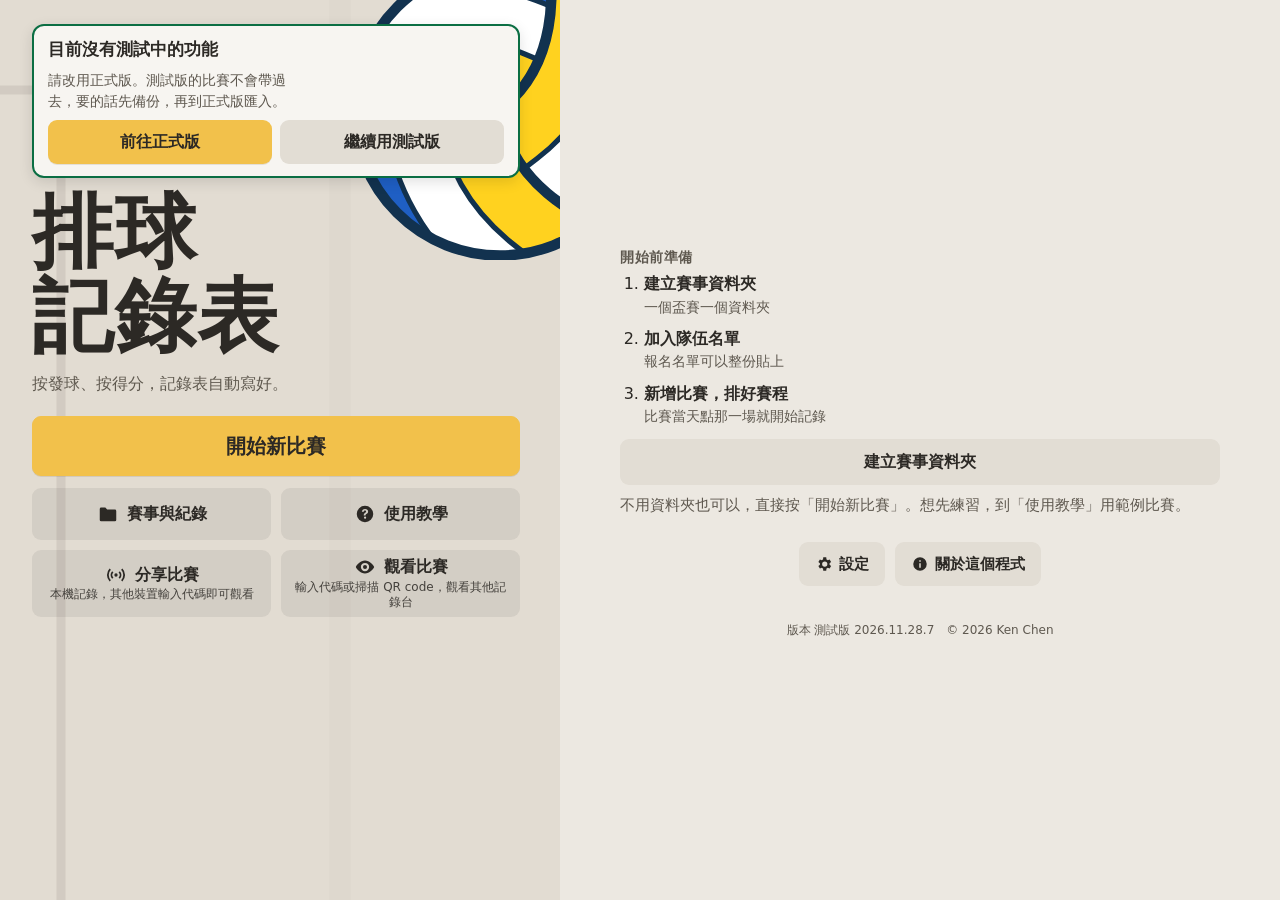
==== beta/index.html @ 32200b05 "正式版 2026.11.28.7：兩隊名稱中間的「對」統一改成「VS」 觀看手機開賽前、記錄台比賽結束標題、清單、賽程、觀看清單、刪除和救回提示。只換字，不動版面。  Co-Authored-By: " ====
<!doctype html>
<html lang="zh-Hant">
<meta charset="utf-8">
<meta name="viewport" content="width=device-width,initial-scale=1,viewport-fit=cover">
<meta name="theme-color" content="#12324F">
<meta name="apple-mobile-web-app-capable" content="yes">
<meta name="mobile-web-app-capable" content="yes">
<meta name="apple-mobile-web-app-title" content="排球記錄表">
<link rel="apple-touch-icon" href="../icons/beta-180.png">
<link rel="icon" href="../icons/beta-192.png">
<meta name="description" content="手機、平板、電腦都能用的排球電子記錄表。按發球、按得分，記錄表自動寫好，可以離線使用。">
<meta property="og:type" content="website">
<meta property="og:title" content="排球電子記錄表">
<meta property="og:description" content="按發球、按得分，記錄表自動寫好。資料只存在自己的裝置，可以離線使用。">
<meta property="og:url" content="https://kenchen0728.github.io/volleyball-scoresheet/">
<meta property="og:image" content="https://kenchen0728.github.io/volleyball-scoresheet/icons/icon2-512.png">
<title>排球電子記錄表（測試版）</title>
<meta name="claude:viewport-fit-sides" content="cover">
<style>
/* 版面概念：整頁固定一個畫面不上下滑。手機用底部分頁，平板用側邊分頁，細節用浮動面板。
   系統字型為刻意選擇：比賽現場可能沒有網路，不能依賴線上字型。 */
:root{
  --bg:#ECE8E1; --panel:#F7F5F1; --ink:#2C2925; --muted:#5E584F; --line:#D5CFC5; --soft:#E2DDD5; --line2:#CBC4B8;
  --t1:#0A5AA8; --t1-soft:#DCEAF7; --t1-on:#FFFFFF; --t2:#B8420B; --t2-soft:#FBE6DA; --t2-on:#FFFFFF;
  --ok:#0B6E43; --ok-soft:#D9F0E4; --warn:#8A5A00; --warn-soft:#FDF0CC; --bad:#B3261E; --bad-soft:#FBE4E2;
  --on-accent:#2C2925; --scrim:rgba(44,38,32,.42); --del:#9E4A3F;--del-ink:#9E4A3F; --del-on:#FFFFFF;
  --brand:#F4F1EC; --box:#56616B; --accent:#F2C14B; --accent-ink:#2C2925; --sel:#3B3833; --sel-on:#F7F5F1;
  /* 11/12 霧灰：一般按鈕、不能按、版頭、主畫面、面板、卡片 */
  --btn:#E2DDD4; --btn-edge:transparent; --btn-ink:#2C2925; --off:#EFEBE5; --off-edge:#C4BCB0; --off-ink:#8A8378;
  --field:#FBFAF7; --field-edge:#D5CFC5; --accent-shadow:0 1px 0 rgba(90,70,20,.12); --track:#E2DDD4;
  --hdr-ink:#2C2925; --hdr-sub:#5E584F; --hdr-btn:rgba(44,41,37,.07); --hdr-mute:rgba(44,41,37,.3);
  --hero:#E2DCD2; --hero-ink:#2C2925; --hero-sub:#5F594F; --hero-btn:rgba(44,41,37,.08); --hero-line:rgba(44,41,37,.09);
  --sheet:#F7F5F1; --sheet-shadow:0 -12px 40px rgba(44,38,32,.22); --card:#F7F5F1; --card-shadow:0 1px 2px rgba(60,50,40,.07);
  --net:#3B3833; --faint:#A39B8F; --paper-shadow:0 1px 3px rgba(60,50,40,.14); --note:#E4DDCF; --note-ink:#5A4F3E;
  --font:-apple-system,BlinkMacSystemFont,"PingFang TC","Noto Sans TC","Microsoft JhengHei",system-ui,sans-serif;
  --num:"Avenir Next Condensed","DIN Alternate","Bahnschrift","Roboto Condensed","sans-serif-condensed","Arial Narrow",var(--font);
  --r:9px; --rb:9px; --rc:12px; --rs:16px;
}
@media (prefers-color-scheme:dark){:root:not([data-theme="light"]){
  --bg:#1D1C1A; --panel:#262523; --ink:#ECE8E1; --muted:#ADA69B; --line:#413E39; --soft:#302E2B; --line2:#4C4842;
  --t1:#6FB3F2; --t1-soft:#17324B; --t2:#F59A63; --t2-soft:#44260F;
  --ok:#5FD39A; --ok-soft:#123A2C; --warn:#EDB95E; --warn-soft:#3C2C0D; --bad:#F2918A; --bad-soft:#47201D;
  --on-accent:#2A2723; --scrim:rgba(0,0,0,.55); --del:#B4594D;--del-ink:#E58A7E; --del-on:#FFFFFF; --brand:#272624; --box:#3D444B; --sel:#E8E3DB; --sel-on:#1D1C1A; --sheet-dim:.9; --cs:dark; color-scheme:dark;
  --accent:#F0C24E; --accent-ink:#2A2723; --accent-shadow:none;
  --btn:#3A3733; --btn-ink:#ECE8E1; --off:#232220; --off-edge:#4C4842; --off-ink:#7C766C; --field:#232220; --field-edge:#45423C; --track:#2D2B28;
  --hdr-ink:#ECE8E1; --hdr-sub:#ADA69B; --hdr-btn:rgba(255,255,255,.08); --hdr-mute:rgba(255,255,255,.28);
  --hero:#2A2826; --hero-ink:#ECE8E1; --hero-sub:#BDB6AB; --hero-btn:rgba(255,255,255,.09); --hero-line:rgba(255,255,255,.06);
  --sheet:#2A2926; --sheet-shadow:0 -12px 40px rgba(0,0,0,.5); --card:#272624; --card-shadow:none;
  --net:#D8D2C8; --faint:#6F695F; --paper-shadow:none; --note:#34302A; --note-ink:#D9CFBE;
}}
:root[data-theme="dark"]{
  --bg:#1D1C1A; --panel:#262523; --ink:#ECE8E1; --muted:#ADA69B; --line:#413E39; --soft:#302E2B; --line2:#4C4842;
  --t1:#6FB3F2; --t1-soft:#17324B; --t2:#F59A63; --t2-soft:#44260F;
  --ok:#5FD39A; --ok-soft:#123A2C; --warn:#EDB95E; --warn-soft:#3C2C0D; --bad:#F2918A; --bad-soft:#47201D;
  --on-accent:#2A2723; --scrim:rgba(0,0,0,.55); --del:#B4594D;--del-ink:#E58A7E; --del-on:#FFFFFF; --brand:#272624; --box:#3D444B; --sel:#E8E3DB; --sel-on:#1D1C1A; --sheet-dim:.9; --cs:dark; color-scheme:dark;
  --accent:#F0C24E; --accent-ink:#2A2723; --accent-shadow:none;
  --btn:#3A3733; --btn-ink:#ECE8E1; --off:#232220; --off-edge:#4C4842; --off-ink:#7C766C; --field:#232220; --field-edge:#45423C; --track:#2D2B28;
  --hdr-ink:#ECE8E1; --hdr-sub:#ADA69B; --hdr-btn:rgba(255,255,255,.08); --hdr-mute:rgba(255,255,255,.28);
  --hero:#2A2826; --hero-ink:#ECE8E1; --hero-sub:#BDB6AB; --hero-btn:rgba(255,255,255,.09); --hero-line:rgba(255,255,255,.06);
  --sheet:#2A2926; --sheet-shadow:0 -12px 40px rgba(0,0,0,.5); --card:#272624; --card-shadow:none;
  --net:#D8D2C8; --faint:#6F695F; --paper-shadow:none; --note:#34302A; --note-ink:#D9CFBE;
}
*{box-sizing:border-box}
html,body{height:100%}
html{-webkit-text-size-adjust:100%}
body{margin:0;background:var(--bg);color:var(--ink);font:16px/1.4 var(--font);font-variant-numeric:tabular-nums;overflow:hidden}
#app{height:100%;display:flex;flex-direction:column;max-width:1200px;margin:0 auto}
h1,h2,h3,p,ul{margin:0;padding:0}
h1{font-size:18px}
h2{font-size:17px}
button,input{font:inherit;color:inherit}
button{cursor:pointer;touch-action:manipulation;border:1px solid var(--line);background:var(--panel);border-radius:var(--r);min-height:46px;padding:0 12px;font-weight:600}
button:disabled{cursor:not-allowed;opacity:.45}
button:focus-visible,input:focus-visible{outline:3px solid var(--ink);outline-offset:1px}
input{width:100%;min-height:46px;padding:0 10px;font-size:16px;background:var(--panel);border:1px solid var(--line);border-radius:var(--r)}
input:disabled{background:var(--soft);color:var(--muted)}
input[type="date"],input[type="time"]{-webkit-appearance:none;appearance:none;display:flex;align-items:center;height:46px;line-height:44px;padding-top:0;padding-bottom:0;min-width:0;max-width:100%;text-align:left}
input::-webkit-date-and-time-value{text-align:left;line-height:44px;min-height:44px;margin:0;padding:0}
.fields>label{overflow:hidden}
label{display:flex;flex-direction:column;gap:3px;font-size:14px;color:var(--muted);min-width:0}
.primary{background:var(--ink);border-color:var(--ink);color:var(--bg)}
.go{background:var(--ok);border-color:var(--ok);color:var(--on-accent)}
.danger,.pad button.back,.bench .chip.blank.clear,.chip.blank.clear,button.danger{background:var(--del);border-color:var(--del);color:var(--del-on)}
.kphead .go{min-width:64px}
.ghost{background:transparent}
.muted{color:var(--muted);font-size:14px}
.warning{background:var(--warn-soft);color:var(--warn);padding:10px 12px;border-radius:var(--r);font-size:14px}
.note{background:var(--soft);padding:10px 12px;border-radius:var(--r);font-size:14px}
.good{background:var(--ok-soft);color:var(--ok);padding:10px 12px;border-radius:var(--r);font-weight:600;font-size:15px}
.row{display:flex;gap:8px;align-items:center}
.row>*{flex:1 1 0;min-width:0}

/* 外框 */
.bar{flex:none;display:flex;align-items:center;gap:8px;padding-block:6px;padding-left:max(12px,env(safe-area-inset-left,0px));padding-right:max(12px,env(safe-area-inset-right,0px))}
.bar h1{flex:1;min-width:0;white-space:nowrap;overflow:hidden;text-overflow:ellipsis}
.bar button{min-height:38px;font-size:14px}
.shell{flex:1;min-height:0;display:flex;flex-direction:column}
.page{flex:1;min-height:0;overflow:auto;display:flex;flex-direction:column;gap:8px;padding-block:2px 8px;padding-left:max(12px,env(safe-area-inset-left,0px));padding-right:max(12px,env(safe-area-inset-right,0px))}
.nav{flex:none;display:grid;grid-auto-flow:column;grid-auto-columns:minmax(0,1fr);background:var(--panel);border-top:1px solid var(--line);padding-bottom:env(safe-area-inset-bottom,0px)}
.nav button{border:0;border-radius:0;background:transparent;min-height:58px;padding:4px 2px;font-size:13px;display:flex;flex-direction:column;align-items:center;justify-content:center;gap:1px;min-width:0;border-top:3px solid transparent}
.nav button span{display:block;max-width:100%;overflow:hidden;text-overflow:ellipsis;white-space:nowrap}
.nav small{font-weight:500;color:var(--muted);font-size:11px}
.nav small.done{color:var(--ok)}
.nav button[aria-current="true"]{border-top-color:var(--ink);background:var(--soft)}
@media (min-width:760px){
  .shell{flex-direction:row-reverse}
  .nav{width:128px;display:flex;flex-direction:column;border-top:0;border-right:1px solid var(--line);padding-left:env(safe-area-inset-left,0px)}
  .nav button{flex:1;max-height:96px;font-size:15px;border-top:0;border-left:4px solid transparent}
  .nav button[aria-current="true"]{border-left-color:var(--ink)}
}

/* 比賽列表、資料 */
.match{display:flex;gap:8px;align-items:center;justify-content:space-between;flex-wrap:wrap;padding:10px 0;border-top:1px solid var(--line)}
.match .t{min-width:0;flex:1 1 200px}
.match strong{display:block;overflow-wrap:anywhere}
.pill{display:inline-block;font-size:13px;font-weight:600;padding:0 7px;border-radius:4px;background:var(--soft);color:var(--muted);white-space:nowrap}
.pill.ok{background:var(--ok-soft);color:var(--ok)}
.fields{display:grid;grid-template-columns:repeat(2,minmax(0,1fr));gap:8px}
.fields .wide{grid-column:1/-1}
.seg{display:grid;grid-template-columns:1fr 1fr;border:1px solid var(--line);border-radius:var(--r);overflow:hidden}
.seg button{border:0;border-radius:0;background:var(--panel)}
.seg button+button{border-left:1px solid var(--line)}
.seg button[aria-pressed="true"]{background:var(--ink);color:var(--bg)}

/* 隊伍頁 */
.teampage{--c:var(--t1);--s:var(--t1-soft);--o:var(--t1-on)}
.teampage.t2{--c:var(--t2);--s:var(--t2-soft);--o:var(--t2-on)}
.nameline{display:flex;gap:6px;align-items:flex-end}
.nameline>div{flex:1;min-width:0}
.swatch{padding:0;background:var(--j);border:2px solid var(--line)}
.nameline button{font-size:14px;padding:0 10px}
.nameline label{font-size:0;gap:0}
.split{flex:none;display:flex;flex-direction:column;gap:8px}
.foot{flex:none;display:flex;flex-direction:column;gap:6px;margin-top:auto}
.full{width:100%}
/* 所有號碼格都是同尺寸正方形，不隨畫面拉伸 */
.rosterbox{display:flex;flex-direction:column;gap:4px;min-width:0}
.chips,.libs,.pad,.benchrow{display:grid;grid-template-columns:repeat(6,minmax(0,60px));gap:6px;justify-content:start}
@media (min-width:600px){.luside .benchrow{grid-template-columns:repeat(auto-fill,60px)}}
.libs{align-items:center}
.sec{font-size:13px;font-weight:600;color:var(--muted)}
.sec.lib{margin-top:8px;color:var(--c)}
.chip{position:relative;aspect-ratio:1;min-height:0;padding:2px;display:flex;flex-direction:column;align-items:center;justify-content:center;background:var(--s);color:var(--c);border-color:transparent;min-width:0}
.chip b{font-size:21px;line-height:1.1}
.chip small{position:absolute;left:2px;right:2px;bottom:1px;text-align:center;font-size:10px;line-height:1.2;font-weight:500;color:var(--ink);overflow:hidden;text-overflow:ellipsis;white-space:nowrap}
.ul{text-decoration:underline;text-decoration-thickness:3px;text-underline-offset:3px}
.chip.blank{background:transparent;border:1px dashed var(--line);color:var(--muted);cursor:default;font-size:14px;font-weight:600}
button.chip.blank{cursor:pointer}
.bench .chip[aria-pressed="true"]:not(.blank){outline:3px solid var(--ok)}
.chip.lib:not(.blank){background:var(--c);color:var(--o)}
.chip.lib:not(.blank) small{color:var(--o)}
.chip.editing{outline:3px solid var(--ink);outline-offset:1px}
.chip.blank.editing{background:var(--s);border-style:solid;color:var(--c)}
.chip.lib.blank:not(.editing)::after{content:"L";color:var(--muted);font-weight:600}
.hint{grid-column:1/-1;height:42px;display:flex;align-items:center;font-size:14px;color:var(--muted)}
.hint.err{color:var(--bad);font-weight:600}
.acts{grid-column:1/-1;display:grid;grid-template-columns:repeat(4,1fr);gap:6px}
.kp .acts button{height:40px;min-height:0;font-size:14px}
.kp .acts button[aria-pressed="true"]{background:var(--c);border-color:var(--c);color:var(--o)}
.chip:disabled{opacity:1;cursor:default}
.chip.off:disabled{opacity:.35}
.chip[aria-pressed="true"]:not(.blank){outline:3px solid var(--c)}
.pad button{aspect-ratio:1;min-height:0;font-size:21px;padding:0}
.pad .add{background:var(--c);border-color:var(--c);color:var(--o);font-size:15px}
.colors{display:grid;grid-template-columns:repeat(6,minmax(0,1fr));gap:5px}
.colors button{display:flex;flex-direction:column;align-items:center;justify-content:center;gap:2px;min-height:56px;padding:2px;font-size:12px}
.colors i{display:block;width:26px;height:26px;border-radius:6px;background:var(--j);border:1px solid var(--muted)}
.colors button[aria-pressed="true"]{outline:3px solid var(--ink)}
.pad .back{font-size:17px}
.bench .chip.t2{--c:var(--t2);--s:var(--t2-soft)}
.bench .chip.t1{--c:var(--t1);--s:var(--t1-soft)}
@media (min-width:760px){.split{flex-direction:row;gap:24px}}

/* 名單：比照紙本，兩隊並列、號碼＋姓名兩欄 */
.sheetgrid{flex:none;display:grid;grid-template-columns:repeat(2,minmax(0,1fr));border:2px solid var(--ink);border-radius:4px;background:var(--panel)}
.sheetgrid>*{min-width:0}
.rh.t1,.rr.t1,.ch.t1{border-right:2px solid var(--ink)}
.rh{--c:var(--t1);display:flex;gap:3px;align-items:center;padding:3px;border-bottom:1px solid var(--ink)}
.rh.t2{--c:var(--t2)}
.rh input{min-height:32px;height:32px;padding:0 4px;font-weight:700;color:var(--c);border:0;background:transparent;flex:1;min-width:0}
.rh .swatch{width:28px;height:28px;min-height:0;border-radius:4px;flex:none}
.ab{font-weight:700;color:var(--c);padding:0 3px}
.ch{display:grid;grid-template-columns:42px 1fr;font-size:12px;color:var(--muted);text-align:center;border-bottom:1px solid var(--ink)}
.rr{--c:var(--t1);--s:var(--t1-soft);display:grid;grid-template-columns:42px minmax(0,1fr);height:26px;border-bottom:1px solid var(--line)}
.rr.t2{--c:var(--t2);--s:var(--t2-soft)}
.num{min-height:0;height:100%;padding:0;border:0;border-right:1px solid var(--line);border-radius:0;background:transparent;color:var(--c)}
.num b{font-size:16px;line-height:1}
.circ{display:inline-flex;align-items:center;justify-content:center;border:2px solid currentColor;border-radius:50%}
.num b.circ{width:23px;height:23px;font-size:13px}
.cell b.circ{width:60px;height:60px;border-width:3px;font-size:30px}
.chip b.circ{width:38px;height:38px;font-size:17px}
.mk{font-style:normal;font-weight:800;margin-right:5px;display:inline-flex;align-items:center;justify-content:center;width:22px;height:22px;border:2px solid currentColor;border-radius:4px;font-size:13px}
.mk.c{border-radius:50%}
.rr.t1,.lusheet.t1,.bench .chip.t1{--j:var(--t1-j);--jt:var(--t1-jt)}
.rr.t2,.lusheet.t2,.bench .chip.t2{--j:var(--t2-j);--jt:var(--t2-jt)}
.num.on{background:var(--s);outline:3px solid var(--ok);outline-offset:-3px}
.num.fill,.cell.fill,.bench .chip{background:var(--j);color:var(--jt);border-color:var(--line)}
.num.fill{border-bottom:1px solid var(--line)}
.num:disabled{opacity:1;cursor:default}
.rr input{min-height:0;height:100%;padding:0 4px;border:0;border-radius:0;background:transparent;line-height:1}
.rr input:disabled{background:transparent;color:var(--ink);opacity:1;-webkit-text-fill-color:var(--ink)}
.band{grid-column:1/-1;text-align:center;font-size:12px;font-weight:700;padding:2px 0;border-bottom:1px solid var(--ink);border-top:1px solid var(--ink)}
.bookmiss{display:flex;align-items:center;justify-content:space-between;gap:6px;min-height:44px;padding:6px 10px;border:1px solid var(--line2);background:var(--card);color:var(--ink);font-size:13px;text-align:left}
.bookmiss>span{min-width:0;color:var(--muted)}
.bookbar{display:flex;flex-direction:column;gap:6px;flex:none;width:100%;max-width:760px;align-self:center}
.bookmiss b{flex:none;font-weight:700}
.bkfix{display:grid;grid-template-columns:56px minmax(0,1fr) minmax(0,1fr);gap:8px;align-items:center;padding:10px 0;border-top:1px solid var(--line)}
.bkfix>b{font-size:18px}
.bkfix>input{grid-column:2/4}
.bkfix>button{min-height:44px}
.bkfix>button:first-of-type{grid-column:1/3}
.bookfill{display:flex;align-items:center;justify-content:space-between;gap:8px;flex-wrap:wrap}
.bookfill>button{flex:none;min-height:44px}
.tools{display:grid;grid-template-columns:repeat(2,minmax(0,1fr));gap:8px;flex:none;margin-top:auto}
.tool{--c:var(--t1);--s:var(--t1-soft);--o:var(--t1-on);display:flex;flex-direction:column;gap:5px;min-width:0}
.tool.t2{--c:var(--t2);--s:var(--t2-soft);--o:var(--t2-on)}
.count{font-size:14px;font-weight:600;color:var(--c)}
.tool button{min-height:36px;font-size:14px;padding:0 4px}
.tool .good{padding:6px;text-align:center}
.tool .foot button{min-height:40px;font-size:14px;width:100%}
.page.kpopen{padding-bottom:230px}
.kp{--c:var(--t1);--s:var(--t1-soft);--o:var(--t1-on);position:fixed;left:0;right:0;bottom:0;z-index:15;background:var(--panel);border-top:2px solid var(--ink);display:flex;flex-direction:column;gap:6px;align-items:center;padding-block:8px calc(8px + env(safe-area-inset-bottom,0px));padding-left:max(12px,env(safe-area-inset-left,0px));padding-right:max(12px,env(safe-area-inset-right,0px))}
.kp.t2{--c:var(--t2);--s:var(--t2-soft);--o:var(--t2-on)}
.kp>*{width:100%;max-width:396px}
.kphead{display:flex;justify-content:space-between;align-items:center;gap:8px;font-size:14px;color:var(--muted)}
.kphead button{min-height:36px;font-size:14px}
.kphead .err{color:var(--bad);font-weight:600}
.kp .subbody{min-height:84px;display:flex;flex-direction:column;gap:6px}
.kp .acts{display:grid;grid-template-columns:repeat(3,1fr);gap:6px}
.kp .pad{justify-content:space-between}

/* 比賽：上比分、中球場、下得分鈕 */
.ptsum{display:flex;flex-direction:column;gap:1px}
.ptset{display:grid;grid-template-columns:auto 58px minmax(0,1fr) 58px;gap:6px;align-items:end}
.sw{display:flex;flex-direction:column;gap:3px;min-width:0}
.sw .seg button{font-size:14px;padding:0 2px;line-height:1.15}
.ptset strong{padding-bottom:12px}
.board{display:grid;grid-template-columns:minmax(0,1fr) 46px 88px 46px minmax(0,1fr);align-items:center;gap:4px;flex:none}
.ss{display:flex;flex-direction:column;align-items:center;min-width:0}
.ss.t1{--c:var(--t1)}.ss.t2{--c:var(--t2)}
.ss .tn{font-weight:700;color:var(--c);max-width:100%;overflow:hidden;text-overflow:ellipsis;white-space:nowrap}
.ss b{font-size:42px;line-height:1.05}
.mid{text-align:center;font-weight:700;font-size:14px}
.mid small{font-weight:500;color:var(--muted)}
.pcourt{flex:none;display:grid;grid-template-columns:repeat(2,minmax(0,1fr)) 5px repeat(2,minmax(0,1fr));grid-auto-rows:52px;gap:3px;width:100%;max-width:400px;align-self:center}
.net{grid-column:3;grid-row:1/4;background:var(--ink);border-radius:2px}
.pc{position:relative;display:flex;align-items:center;justify-content:center;border-radius:6px;background:var(--j);color:var(--jt);border:1px solid var(--line);padding:0;min-height:0}
.pc:disabled{opacity:1;cursor:default}
.pc.pk{box-shadow:0 0 0 2px var(--ink)}
.pc.sel{outline:3px solid var(--ok);outline-offset:-3px}
.lockline{text-align:center;flex:none}
.scrim.light{background:var(--scrim);opacity:.55}
.tbar{flex:none;display:flex;align-items:center;gap:8px;padding:3px 8px;border:1px solid var(--line);border-radius:var(--r);background:var(--panel);font-size:14px}
.tbar span{flex:1;min-width:0}
.tbar b{font-size:24px;line-height:1}
.tbar button{min-height:34px;font-size:13px}
.tpop{position:fixed;left:50%;top:30%;transform:translateX(-50%);z-index:30;width:260px;max-width:calc(100% - 32px);padding:18px 14px;text-align:center;background:var(--panel);border:3px solid #E5281E;border-radius:12px;display:flex;flex-direction:column;gap:4px;box-shadow:0 8px 28px rgba(0,0,0,.45)}
.tpop b{font-size:72px;line-height:1;color:#E5281E}
.tx{position:absolute;right:6px;top:6px;width:40px;height:40px;min-height:0;padding:0}
.lmk{position:absolute;right:0;top:0;width:22px;height:20px;display:flex;align-items:center;justify-content:center;font-size:13px;font-weight:800;background:#F7CE1E;color:#141414;border-radius:0 5px 0 5px}
.pc.isl{box-shadow:inset 0 0 0 3px #F7CE1E}
@keyframes flashbad{0%,49%{box-shadow:0 0 0 4px #E5281E,inset 0 0 0 4px #E5281E}50%,100%{box-shadow:0 0 0 4px transparent,inset 0 0 0 3px #F7CE1E}}
.pc.bad{outline:0;animation:flashbad .7s linear infinite;z-index:1}
@media (prefers-reduced-motion:reduce){.pc.bad{animation:none;box-shadow:0 0 0 4px #E5281E,inset 0 0 0 4px #E5281E}}
.strips,.tt{display:grid;grid-template-columns:1fr 1fr;gap:10px;flex:none;width:100%;max-width:400px;align-self:center}
.strip{display:flex;justify-content:space-between;gap:6px}
.ls{display:flex;gap:4px}
.lc{position:relative;width:46px;height:46px;min-height:0;padding:0;background:var(--j);color:var(--jt);border-color:var(--line)}
.lc.t1{--j:var(--t1-j);--jt:var(--t1-jt)}.lc.t2{--j:var(--t2-j);--jt:var(--t2-jt)}
.lc span{position:absolute;right:3px;top:1px;font-size:10px;font-weight:800}
.lc b{font-size:18px}
.lc.away{opacity:.35}
.lc:disabled{cursor:default}
.lc.sel{outline:3px solid var(--ok)}
.oc{position:relative;width:46px;height:46px;min-height:0;padding:0;border-style:dashed;background:transparent}
.oc b{font-size:18px}
.oc span{position:absolute;left:0;right:0;bottom:1px;font-size:10px;color:var(--muted)}
.oc:not(:disabled){border-color:var(--ok);border-style:solid}
.oc:disabled{opacity:1;cursor:default}
.tg{display:grid;grid-template-columns:1fr 1fr 1fr;gap:4px}
.tg .ex{grid-column:1/-1;font-size:12px;color:var(--muted);text-align:center}
.penbtn{flex:none;min-height:38px;width:100%;background:var(--del);border-color:var(--del);color:var(--del-on)}
.irb{display:flex;gap:14px;align-items:center;font-size:14px}
.irb i{display:inline-flex;width:24px;height:24px;align-items:center;justify-content:center;border:1px solid var(--line);font-style:normal;font-weight:800;color:var(--bad)}
.logbox{max-height:300px;overflow:auto;display:flex;flex-direction:column;gap:6px}
.rotb{display:grid;grid-template-columns:1fr 1fr;gap:6px;flex:none}
.rotb button{min-height:40px;font-size:14px;padding:0 4px}
.ghost-file{display:flex;align-items:center;justify-content:center;min-height:46px;border:1px solid var(--line);border-radius:var(--r);font-weight:600;color:var(--ink);flex-direction:row}
.ghost-file input{position:absolute;opacity:0;width:1px;height:1px}
/* 記錄表：一律白底黑字，比照紙本 A4 橫式 */
.rv{position:fixed;inset:0;z-index:40;display:flex;flex-direction:column;background:var(--bg)}
.rvbar{flex:none;display:flex;flex-wrap:wrap;gap:6px;align-items:center;padding-block:calc(6px + var(--safe-top)) 6px;padding-left:max(10px,env(safe-area-inset-left,0px));padding-right:max(10px,env(safe-area-inset-right,0px))}
.rvbar button{min-height:40px;font-size:14px}
.rvscroll{flex:1;min-height:0;overflow:auto;background:#777;padding:10px}
.paper{--ink:#000;--line:#000;--muted:#333;--bad:#000;width:277mm;min-height:190mm;background:#fff;color:#000;padding:0;font-size:8pt;line-height:1.15;font-variant-numeric:tabular-nums;margin:0 auto}
.paper h1{font-size:13pt;text-align:center}
.paper h3{font-size:8pt;margin:1.2mm 0 .5mm}
.ph div{display:flex;flex-wrap:wrap;gap:0 5mm;margin:1mm 0;border-bottom:1px solid #000;padding-bottom:1mm}
.pm{display:grid;grid-template-columns:197mm 79mm;gap:1mm}
.setb{border:1px solid #000;margin-bottom:1mm}
.seth{display:flex;gap:5mm;padding:.5mm 1mm;border-bottom:1px solid #000}
.setg{display:grid;grid-template-columns:1fr 1fr}
.tb{min-width:0}
.tb+.tb{border-left:1px solid #000}
.tbh{padding:.4mm 1mm;border-bottom:1px solid #000;display:flex;gap:1.5mm;align-items:center}
.tbh .to{margin-left:auto}
.ci{display:inline-flex;align-items:center;justify-content:center;width:4mm;height:4mm;border:1px solid #000;border-radius:50%;font-size:7pt}
.tbb{display:grid;grid-template-columns:minmax(0,1fr) auto}
.paper table{border-collapse:collapse;width:100%}
.paper th,.paper td{border:.5px solid #000;padding:.3mm .4mm;text-align:center;font-weight:400;color:#000;font-size:7.5pt}
.lu th{white-space:nowrap;width:9mm;font-size:6.5pt}
.lu td{width:12.5mm;height:4.6mm}
.lu .rd td{height:11mm;vertical-align:top;font-size:7pt;word-spacing:1px}
.xm{font-weight:700}
.endc{display:inline-block;border:1px solid #000;border-radius:50%;padding:0 .6mm}
.pts{display:grid;grid-auto-flow:column;grid-auto-columns:3.6mm;font-size:5.5pt;border-left:.5px solid #000;height:100%;min-height:42mm}
.pt{display:flex;align-items:center;justify-content:center;position:relative;border-bottom:.2px solid #bbb}
.pt.on::after{content:"";position:absolute;left:0;right:0;top:50%;border-top:.8px solid #000;transform:rotate(-40deg)}
.pt.pen{border-radius:50%;outline:.6px solid #000}
.pt.last{font-weight:800;border-bottom:1.2px solid #000}
.pt.off{color:#999}
.ros{display:grid;grid-template-columns:1fr 1fr;gap:.6mm}
.ro td:first-child{width:7mm}
.ro td,.ro th{height:3.6mm;font-size:6.5pt}
.ro .sg{height:6mm}
.ca{display:inline-flex;align-items:center;justify-content:center;min-width:3.6mm;border:.7px solid #000;border-radius:50%}
.paper .res th,.paper .res td{font-size:6.5pt;padding:.3mm}
.paper .res b{font-weight:700}
.paper .irb{gap:3mm;font-size:7pt;margin-bottom:.5mm}
.paper .irb i{width:3.6mm;height:3.6mm;border-color:#000;color:#000}
.ts{display:flex;justify-content:space-between;margin-top:.5mm;font-size:7pt}
.nt{border:.5px solid #000;min-height:8mm;padding:.5mm;font-size:6.5pt}
.sgn th{width:12mm}.sgn td{height:6mm}
@media print{
  @page{size:A4 landscape;margin:8mm 10mm}
  html,body{height:auto;overflow:visible;background:#fff}
  #app{display:block;height:auto;max-width:none}
  #app>:not(.rv){display:none!important}
  .rv{position:static;display:block;background:#fff}
  .rvbar{display:none}
  .rvscroll{overflow:visible;padding:0;background:#fff}
  .paper{margin:0;zoom:.97}
}
.rtabs{display:flex;flex-wrap:wrap;gap:4px;flex:none}
.rtabs button{flex:1 1 auto;min-height:38px;font-size:13px;padding:0 6px}
.rtabs button[aria-pressed="true"]{background:var(--ink);color:var(--bg);border-color:var(--ink)}
.rt{--c:var(--t1)}.rt.t2{--c:var(--t2)}
.rth{display:flex;gap:10px;align-items:baseline;font-size:13px;flex-wrap:wrap;margin-bottom:2px}
.rth b{color:var(--c);font-size:15px}
.paper .rl,.rl{table-layout:fixed}
.rl th{font-size:12px;width:38px;font-weight:600}
.rl .sm th,.rl .sm td{padding:2px 1px}
.rl td{font-size:14px;min-width:0}
.rl small{font-size:11px;color:var(--muted)}
.rl .rr2 td{vertical-align:top;line-height:1.3}
.rend{display:inline-block;border:1.5px solid currentColor;border-radius:50%;padding:0 4px}
.notes{padding-left:18px;display:flex;flex-direction:column;gap:6px}
.pk3{display:grid;grid-template-columns:repeat(3,minmax(0,1fr));gap:6px}
.pk3.four{grid-template-columns:repeat(4,minmax(0,1fr))}
.pk3.two{grid-template-columns:repeat(2,minmax(0,1fr))}
.pk3 button:disabled{background:var(--soft);border-color:var(--line);color:var(--muted);opacity:1}
.pbtns{flex:none;display:grid;grid-template-columns:.8fr 1.45fr .8fr .8fr 1fr;gap:4px}
.pbtns button{padding:0 2px;font-size:13px;white-space:nowrap}
.injbtn{min-height:38px;font-size:13px;padding:0 2px}
.pk3 button{font-size:13px;padding:0 3px;min-height:44px}
.ic{display:flex;justify-content:center;height:24px;align-items:center}
.cd{display:block;width:15px;height:21px;border-radius:2px;box-shadow:0 0 0 1px rgba(127,127,127,.6)}
.cy{background:#F7CE1E}.cr{background:#D3122F}
.ic.same .cd:first-child{transform:rotate(-8deg)}
.ic.same .cd:last-child{margin-left:-7px;transform:rotate(6deg)}
.ic.apart{gap:16px}
.pk3 button{min-height:62px;display:flex;flex-direction:column;align-items:center;justify-content:center;gap:1px;line-height:1.15}
.pk3 small{font-size:11px;color:var(--muted);font-weight:500}
.stf{display:grid;grid-template-columns:repeat(4,minmax(0,1fr));gap:6px}
.stf button{font-size:13px;padding:0 2px}
.excbtn{border-color:var(--warn);color:var(--warn)}
.tg button{min-height:36px;font-size:12px;padding:0 2px}
.sv{width:100%;min-height:64px;font-size:22px;background:var(--ink);color:var(--bg);border-color:var(--ink)}
.rp{min-height:0;font-size:15px;padding:0 4px}
.warnbtn{min-height:32px;font-size:13px;background:var(--warn-soft);color:var(--warn);border-color:var(--warn);flex:none}
.pc.t1{--j:var(--t1-j);--jt:var(--t1-jt)}.pc.t2{--j:var(--t2-j);--jt:var(--t2-jt)}
.pc b{font-size:24px;line-height:1}
.pc b.circ{width:36px;height:36px;font-size:18px}
.pc .pos{position:absolute;top:1px;left:4px;font-size:11px;opacity:.77}
.pc .ball{position:absolute;right:2px;bottom:2px;width:20px;height:20px;filter:none;opacity:1}
.pc.srv{outline:3px solid var(--ok);outline-offset:-1px}
.srvline{text-align:center;flex:none}
.sbs{display:grid;grid-template-columns:1fr 60px 1fr;gap:6px;flex:none}
.sb{min-height:64px;font-size:16px;line-height:1.2;background:var(--j);color:var(--jt);border-color:var(--line);overflow-wrap:anywhere}
.sb.t1{--j:var(--t1-j);--jt:var(--t1-jt)}.sb.t2{--j:var(--t2-j);--jt:var(--t2-jt)}
.bigscore{font-size:44px;font-weight:800;text-align:center}
.res{width:100%;border-collapse:collapse;font-size:14px;table-layout:auto}
.res .sm th{font-size:11px;font-weight:600;padding:3px 1px}
.res .tot td{font-weight:700}
.times{display:flex;justify-content:space-between;gap:6px;flex-wrap:wrap;font-size:14px}
.cfr{display:grid;grid-template-columns:1fr 1fr;gap:8px}
.cf{--c:var(--t1);display:flex;flex-direction:column;align-items:center;gap:2px;padding:8px;border:1px solid var(--line);border-radius:var(--r);min-width:0}
.cf.t2{--c:var(--t2)}
.cf strong{color:var(--c);overflow-wrap:anywhere;text-align:center}
.cf small{color:var(--c)}
.cf .ball{width:52px;height:52px}
.res th,.res td{border:1px solid var(--line);padding:6px 2px;text-align:center}

/* 挑邊：坐在記錄台看出去，兩隊左右對放 */
.toss{display:grid;grid-template-columns:minmax(0,1fr) 52px minmax(0,1fr);gap:6px;align-items:center;max-width:480px;width:100%;align-self:center}
.side{--c:var(--t1);display:flex;flex-direction:column;align-items:center;gap:6px;padding:12px 6px;min-height:0;position:relative;min-width:0;border:2px solid var(--line)}
.side.t2{--c:var(--t2)}
.side.on{border-color:var(--c)}
.side:disabled{opacity:1;cursor:default}
.side strong{color:var(--c);font-size:17px;overflow-wrap:anywhere;text-align:center}
.side small{font-size:13px;color:var(--c);min-height:18px}
.ltr{font-size:15px;font-weight:700;color:var(--muted)}
.ball{transition:filter .15s,opacity .15s}
.side:not(.on) .ball{filter:grayscale(1);opacity:.4}
.swap{width:52px;height:52px;padding:0;font-size:22px;min-height:0}
.scorer{align-self:center;font-size:13px;color:var(--muted);border-top:2px solid var(--line);padding:3px 28px 0}
.ask{display:flex;flex-direction:column;gap:6px}
.pick{display:grid;grid-template-columns:1fr 1fr;gap:8px}
.pick button{min-height:72px;font-size:17px;overflow-wrap:anywhere;padding:4px 8px}
.pick button.t1[aria-pressed="true"]{background:var(--t1);border-color:var(--t1);color:var(--t1-on)}
.pick button.t2[aria-pressed="true"]{background:var(--t2);border-color:var(--t2);color:var(--t2-on)}

/* 陣容單：比照紙本，前排 IV III II，後排 V VI I */
.lutabs{display:grid;grid-template-columns:1fr 1fr;gap:6px}
.lutabs button{font-size:15px;min-width:0;overflow:hidden;text-overflow:ellipsis;white-space:nowrap}
.lutabs button.t1[aria-pressed="true"]{background:var(--t1-j);border-color:var(--ok);color:var(--t1-jt)}
.lutabs button.t2[aria-pressed="true"]{background:var(--t2-j);border-color:var(--ok);color:var(--t2-jt)}
.lusheet{--c:var(--t1);--s:var(--t1-soft);flex:none;width:292px;max-width:100%;align-self:center;border:2px solid var(--ink);border-radius:4px;background:var(--panel)}
.lusheet.t2{--c:var(--t2);--s:var(--t2-soft)}
.lusheet header{display:flex;justify-content:space-between;gap:8px;padding:6px 10px;border-bottom:2px solid var(--ink);flex-wrap:wrap}
.lusheet header span{font-size:14px;color:var(--muted);min-width:0}
.sheetnet{text-align:center;font-size:12px;letter-spacing:.4em;color:var(--muted);border-bottom:1px dashed var(--line);padding:1px 0}
.lugrid{display:grid;grid-template-columns:repeat(3,minmax(0,1fr))}
.cell{--c:inherit;position:relative;padding:0;aspect-ratio:1;min-height:0;border:0;border-radius:0;border-right:1px solid var(--line);border-bottom:1px solid var(--line);background:transparent;color:var(--c);display:flex;align-items:center;justify-content:center}
.cell:nth-child(3n){border-right:0}
.cell:nth-child(n+4){border-bottom:0}
.cell b{font-size:34px;line-height:1}
.cell .pos{position:absolute;top:3px;left:7px;font-size:13px;font-weight:700;color:var(--muted)}
.cell.sel{background:var(--s);outline:4px solid var(--ok);outline-offset:-4px}
.cell.fill.sel{background:var(--j)}
.cell:disabled{opacity:1;cursor:default}
.bench{display:flex;flex-direction:column;gap:6px;flex:none}

/* 浮動面板：手機從下方出現，平板靠右 */
.scrim{position:fixed;inset:0;background:var(--scrim);z-index:20}
.sheet{position:fixed;left:0;right:0;bottom:0;z-index:21;background:var(--panel);border-radius:12px 12px 0 0;max-height:84%;overflow:auto;display:flex;flex-direction:column;gap:10px;padding-block:14px calc(14px + env(safe-area-inset-bottom,0px));padding-left:max(14px,env(safe-area-inset-left,0px));padding-right:max(14px,env(safe-area-inset-right,0px))}
@media (min-width:760px){.sheet{left:auto;top:0;width:360px;max-height:none;border-radius:12px 0 0 12px;padding-top:calc(14px + var(--safe-top))}}
.sheet .imp{display:flex;justify-content:space-between;gap:8px;align-items:center;text-align:left}
.sheet .imp small{font-weight:500;color:var(--muted);white-space:nowrap}
.flag[aria-pressed="true"]{background:var(--ink);border-color:var(--ink);color:var(--bg)}

.sheettabs{overflow-x:auto;flex-wrap:nowrap;scrollbar-width:none}
.sheettabs button{flex:0 0 auto;padding:0 10px}
.sv-wrap{flex:none;width:100%;background:#fff;border-radius:2px;overflow:hidden}
.ctv{flex:none;width:100%;margin:0 auto;background:#fff;border-radius:2px;overflow:hidden}.ctv svg{display:block;width:100%;height:auto}
.ctv-res,.ctv-pen{max-width:520px}.ctv-ref{max-width:480px;margin-bottom:8px}.ctv-note{max-width:760px}
.ppr.ctrem{border:0;max-width:760px;margin-top:8px}.ctnote{max-width:520px;margin:6px auto 0;font-size:13px}
.sv-wrap svg{display:block;width:100%;height:auto}
.rotate-tip{text-align:center}
.ppr{flex:none;background:#fff;color:#000;border:3px solid #000;width:100%;max-width:560px;margin:0 auto;--pi:#1616c8}
.ppr h3{margin:0;padding:8px;text-align:center;font-size:20px;font-weight:800;color:#000;border-bottom:2px solid #000}
.ppr table{width:100%;border-collapse:collapse;table-layout:fixed;background:#fff}
.ppr th,.ppr td{border:1px solid #000;text-align:center;padding:5px 2px;color:var(--pi);font-size:16px;height:36px;background:#fff;font-weight:400}
.ppr th,.ppr .ph th{color:#000;font-size:12px;font-weight:700}
.ppr .pset{width:24%;color:var(--pi)}
.ppr th.pset{color:#000}
.ppr .pset small{color:#000;font-size:10px}
.ptot td{border-top:2px solid #000}
.pvs{display:grid;grid-template-columns:1fr auto auto 1fr;gap:6px;align-items:center;padding:6px;border-bottom:2px solid #000}
.pvs b{color:var(--pi);text-align:center;font-size:15px;overflow-wrap:anywhere}
.pvs i,.pteams i{font-style:normal;font-weight:800;border:2px solid #000;border-radius:50%;width:30px;height:30px;display:grid;place-items:center;color:#000}
.ptm{display:grid;grid-template-columns:1fr 1fr 1.4fr;border-top:2px solid #000}
.ptm div{padding:4px;text-align:center;color:var(--pi);font-size:15px;min-height:46px;border-left:1px solid #000}
.ptm div:first-child{border-left:0}
.ptm small{display:block;color:#000;font-size:11px}
.pwin{display:grid;grid-template-columns:auto 1fr auto;gap:12px;align-items:center;padding:8px 12px;border-top:3px solid #000}
.pwin span{font-weight:800;color:#000;font-size:18px}
.pwin b{color:var(--pi);font-size:18px;text-align:center}
.psh{display:grid;grid-template-columns:1fr 1fr;border-bottom:2px solid #000}
.psh h3{border:0;border-right:2px solid #000}
.psh div{text-align:center;padding:4px;color:#000}
.psh small{display:block;font-size:12px;font-weight:700}
.psh i{font-style:normal;display:inline-block;min-width:14px;color:var(--pi);font-weight:800}
.psan table{border-bottom:2px solid #000}
.psan td{height:30px}
.psan p{margin:0;padding:6px 8px;font-size:12px;color:#000;line-height:1.5}
.prem ul{margin:0;padding:0;list-style:none;color:var(--pi);font-size:15px;line-height:1.45;border-bottom:1px solid #000}
.prem ul li{display:flex;align-items:center;justify-content:space-between;gap:8px;min-height:32px;padding:4px 10px;border-bottom:1px solid #888}
.prem ul li:last-child{border-bottom:0}
.prem ul li .accx{flex:none}
.prem textarea,.psign input{width:100%;border:0;background:#fff;color:var(--pi);font:inherit;font-size:16px;min-height:0;border-radius:0;padding:6px}
.prem textarea{display:block;line-height:32px;resize:vertical;padding:0 10px;background-image:repeating-linear-gradient(#fff 0 31px,#888 31px 32px);background-attachment:local}
.prem textarea::placeholder{color:#777}
.psign th:first-child{width:24%}
.psign .psig{width:32%}
.psign td{padding:0 2px}
.pauto{font-size:14px!important}
.pname{padding:8px 10px;border-bottom:2px solid #000;color:#000}
.pname span{font-weight:800;font-size:13px;display:block}
.pname b{color:var(--pi);font-size:20px;font-weight:500}
.pgrid{display:grid;grid-template-columns:1fr 1fr}
.pf{padding:6px 10px;border-bottom:1px solid #000;border-right:1px solid #000;min-height:52px;color:#000}
.pf:nth-child(2n){border-right:0}
.pf span{display:block;font-size:12px;font-weight:700}
.pf b{color:var(--pi);font-weight:400;font-size:16px}
.pteams{display:grid;grid-template-columns:auto 1fr auto 1fr auto;gap:8px;align-items:center;padding:12px 10px}
.pteams b{color:var(--pi);text-align:center;font-size:17px;overflow-wrap:anywhere}
.pteams em{font-style:normal;color:#000;font-weight:800}
.proster table{border-top:2px solid #000}
.proster .pno{width:13%}
.proster td{height:30px}
.proster .pnm{text-align:left;padding-left:6px;font-size:15px;overflow-wrap:anywhere}
.pcap{display:inline-grid;place-items:center;width:26px;height:26px;border:2px solid var(--pi);border-radius:50%}
.proster .psec th{font-size:14px;height:28px}
.proster .pol{width:24%}
.sheetback{flex:none;width:100%}
.srvmark{display:flex;align-items:center;justify-content:center;gap:3px;margin-top:2px;color:var(--t1);--ball:30px}
.srvmark.t2{color:var(--t2)}
.srvmark i{font-style:normal;font-size:20px;line-height:1}
.srvmark span{width:var(--ball);height:var(--ball);display:block;flex:none}
.srvmark span svg,.srvmark span img{display:block;width:100%;height:100%;opacity:1;filter:none}
.srvmark b{font-size:26px;line-height:1;font-weight:800}
.tbar.t1{background:var(--t1-j);color:var(--t1-jt);border-color:var(--t1-j)}
.tbar.t2{background:var(--t2-j);color:var(--t2-jt);border-color:var(--t2-j)}
.tbar b{color:inherit}
.tbar span{font-weight:800}
.tbar button{background:#fff;color:#141414;border-color:#fff}
.setbox{display:flex;flex-direction:column;align-items:center;border:2px solid var(--line);border-radius:var(--r);padding:2px 0;background:var(--panel)}
.setbox.t1{border-color:var(--t1)}.setbox.t2{border-color:var(--t2)}
.setbox small{font-size:11px;color:var(--muted);line-height:1.2}
.setbox b{font-size:26px;line-height:1.1}
.teampick{display:grid;grid-template-columns:1fr 1fr;gap:6px;flex:none}
.teampick button{min-height:50px;font-weight:800;font-size:16px;border:3px solid var(--line);padding:0 6px}
.teampick .t1{background:var(--t1-j);color:var(--t1-jt)}
.teampick .t2{background:var(--t2-j);color:var(--t2-jt)}
.teampick.picked button{opacity:.4}
.teampick.picked button[aria-pressed="true"]{opacity:1;border-color:var(--ink);box-shadow:0 0 0 2px var(--bg) inset}
.bartime{flex:none;display:flex;gap:9px;font-size:11px;line-height:1.2;color:var(--muted);white-space:nowrap;text-align:right}
.bartime b{color:var(--ink);font-weight:700;font-size:14px;font-variant-numeric:tabular-nums}
.bar h1{min-width:0;overflow:hidden;text-overflow:ellipsis;white-space:nowrap}
.subhint{font-size:18px;font-weight:800;line-height:1.3}
.kp.t1 .subhint{color:var(--t1)}.kp.t2 .subhint{color:var(--t2)}
.fixpos{display:grid;grid-template-columns:repeat(3,1fr);gap:6px;flex:none}
.fixpos button{min-height:64px;display:flex;flex-direction:column;align-items:center;justify-content:center;padding:2px}
.fixpos small{font-size:12px;color:var(--muted)}
.fixpos b{font-size:26px;line-height:1.1}
.fsbtn{flex:none;align-self:center;display:inline-flex;align-items:center;gap:6px;min-height:44px;padding:0 16px;font-size:15px;font-weight:700}
.fsv{position:fixed;inset:0;z-index:90;background:#fff}
.whv{position:fixed;inset:0;z-index:90;background:#fff;display:flex;flex-direction:column;padding:var(--safe-top,0px) env(safe-area-inset-right,0px) env(safe-area-inset-bottom,0px) env(safe-area-inset-left,0px)}
.whbar{flex:none;display:flex;align-items:center;gap:8px;padding:6px 8px;background:#141414;color:#fff}
.whbar button{min-height:44px;min-width:52px;background:#2a2a2a;color:#fff;border-color:#2a2a2a;font-size:20px;font-weight:800}
.whbar button:disabled{opacity:.35}
.whbar span{min-width:52px;text-align:center;font-weight:700;font-variant-numeric:tabular-nums}
.whbar .whclose{margin-left:auto;font-size:15px}
.whsc{flex:1;min-height:0;overflow:auto;-webkit-overflow-scrolling:touch}
.whin svg{display:block;width:100%;height:auto}
.fsin{position:absolute;inset:0;display:flex;flex-direction:column;background:#fff}
.fssheet{flex:1;min-height:0;display:flex;align-items:center;justify-content:center;padding:4px}
.fssheet .sv-wrap{width:100%;height:100%}
.fssheet svg{width:100%;height:100%}
.fsclose{flex:none;min-height:40px;margin:0 4px 4px;background:#141414;color:#fff;border-color:#141414;font-size:15px;font-weight:700}
@media (orientation:portrait){
.fsin{inset:auto;top:50%;left:50%;width:100vh;height:100vw;width:100dvh;transform:translate(-50%,-50%) rotate(90deg)}
}
.breakt{font-size:13px}
.breakt b{font-size:22px}
.lucopy{flex:none;width:100%;min-height:44px;font-weight:700}
.toask{flex:none;padding:10px;border-radius:var(--r);text-align:center;font-size:18px;font-weight:800}
.toask.t1{background:var(--t1-j);color:var(--t1-jt)}
.toask.t2{background:var(--t2-j);color:var(--t2-jt)}
.fixrow{flex:none;width:100%;display:grid;grid-template-columns:1fr 1.4fr auto;gap:8px;align-items:center;text-align:left;min-height:48px;padding:0 12px;font-size:15px}
.fixrow.t1 span{color:var(--t1)}.fixrow.t2 span{color:var(--t2)}
.fixrow span{font-weight:800;overflow:hidden;text-overflow:ellipsis;white-space:nowrap}
.fixrow em{font-style:normal;color:var(--muted)}
.irrow{display:inline-flex;align-items:center;gap:5px;font-size:14px}
.ircl{display:block}
.excinj{display:flex;align-items:center;gap:10px;flex:none}
.excinj button{min-height:40px;font-weight:700;padding:0 12px;flex:none}
.excinj button[aria-pressed="true"]{background:var(--ink);color:var(--bg);border-color:var(--ink)}
.pfbtn{color:var(--danger,#c0392b)}
.bar{padding-top:max(6px,var(--safe-top))}
.fsin{padding:var(--safe-top) env(safe-area-inset-right,0px) env(safe-area-inset-bottom,0px) env(safe-area-inset-left,0px);box-sizing:border-box}
@media (orientation:portrait){.fsin{padding:0 env(safe-area-inset-bottom,0px) 0 var(--safe-top)}}
.helpbtn{flex:none;width:34px;min-width:34px;min-height:34px;height:34px;padding:0;border-radius:50%;font-weight:800;font-size:17px}
.help{position:fixed;inset:0;z-index:95;background:var(--bg);display:flex;flex-direction:column;gap:10px;padding:max(10px,var(--safe-top)) 16px calc(12px + env(safe-area-inset-bottom,0px));box-sizing:border-box;max-width:620px;margin:0 auto}
.hhead{flex:none;display:flex;align-items:center;justify-content:space-between;font-weight:800;color:var(--muted)}
.hhead button{width:40px;min-width:40px;min-height:40px;padding:0}
.himg{flex:1;min-height:0;display:flex;align-items:center;justify-content:center}
.himg img{max-width:100%;max-height:100%;object-fit:contain;border-radius:8px;display:block}
.htxt{flex:none;min-height:104px}
.htxt h2{margin:0 0 4px;font-size:21px}
.htxt p{margin:0;font-size:16px;line-height:1.5}
.hdots{flex:none;display:flex;justify-content:center;gap:7px;min-height:18px;align-items:center}
.hdots i{width:8px;height:8px;border-radius:50%;background:var(--line)}
.hdots i.on{background:var(--ink)}
.hcount{color:var(--muted);font-size:14px}
.hnav{flex:none}
@media (max-width:389px){.bartime span:last-child{display:none}}
/*DESIGN-START*/
/* 視覺系統：取自記錄台。深藍是球場與版頭，黃色只給「往下走」的主要動作，紅色只給不可逆動作，數字用窄體像計分板。 */
/* iPhone 上下邊。主畫面 App 有兩種實機狀況：
   一、從狀態列後面開始畫（上 inset 62）：系統蓋模糊到約 100pt，網頁關不掉，內容要排到模糊下方；開機時 100dvh 少 62，要用 100lvh 才到螢幕底。
   二、從狀態列下方開始（上 inset 0）：沒有模糊，這時 100lvh 不準，要用 100dvh。下面的 min() 兩種都對。 */
:root{--safe-top:env(safe-area-inset-top,0px);--vgap:0px;--edge:linear-gradient(90deg,#2F7BD6 0 33.4%,#fff 33.4% 66.7%,#FFD21F 66.7%)}
.statusband{position:fixed;top:0;left:0;right:0;height:var(--safe-top);background:var(--brand);z-index:99;pointer-events:none;overflow:hidden}
.footband{display:none}
@media print{.statusband,.footband{display:none}}
html{touch-action:manipulation;overscroll-behavior:none;-webkit-tap-highlight-color:transparent}
body{overscroll-behavior:none}
button,label,.bar,.nav,.pc,.ss,.mid,.setbox{-webkit-user-select:none;user-select:none;-webkit-touch-callout:none}
#app{max-width:none;height:100vh;height:100dvh}
.shell.nonav .page{padding-bottom:max(8px,env(safe-area-inset-bottom,0px))}
@media (display-mode:standalone){
  :root{--safe-top:calc(env(safe-area-inset-top,0px) + min(40px,calc(env(safe-area-inset-top,0px)*99)))}
  html{background:var(--brand);color-scheme:dark}
  body{color-scheme:var(--cs,light)}
  .statusband{height:max(6px,var(--safe-top))}
  .statusband::after,.footband::before{content:"";position:absolute;left:0;right:0;height:3px;background:var(--edge)}
  .statusband::after{bottom:0}
  .footband::before{top:0}
}
@media (display-mode:standalone) and (orientation:portrait){
  .footband{display:block;position:fixed;left:0;right:0;bottom:calc(0px - var(--vgap));height:env(safe-area-inset-bottom,0px);background:var(--brand);z-index:99;pointer-events:none;overflow:hidden}
  .shell.nonav .page{padding-bottom:calc(env(safe-area-inset-bottom,0px) + 8px)}
  .fsin{padding:0 env(safe-area-inset-bottom,0px) 0 max(6px,var(--safe-top))}
}
@media (display-mode:standalone) and (orientation:landscape) and (max-height:500px){.statusband{display:none}}
@supports (height:100lvh){
  @media (display-mode:standalone){
    :root{--app-h:min(100lvh,calc(100dvh + env(safe-area-inset-top,0px)*99));--vgap:calc(var(--app-h) - 100dvh)}
    html,body,#app{height:var(--app-h)}
    html,body{overflow:visible}
    #app{overflow:hidden}
    .rv,.fsv,.help,.scrim,.sheet,.kp,.stale{bottom:calc(0px - var(--vgap))!important}
  }
  @media (display-mode:standalone) and (orientation:portrait){.fsin{width:var(--app-h)}}
}
button{transition:background-color .1s}
button:active:not(:disabled){filter:brightness(.92)}
:root{--focus:#1F5FC4}
@media (prefers-color-scheme:dark){:root:not([data-theme="light"]){--focus:#F0C24E}}
:root[data-theme="dark"]{--focus:#FFD21F}
button:focus-visible,input:focus-visible,textarea:focus-visible,a:focus-visible{outline:3px solid var(--focus);outline-offset:1px}
.bar button:focus-visible,.hero button:focus-visible,.tbar button:focus-visible{outline-color:#FFD21F}
.primary,.go,.sv{background:var(--accent);border-color:var(--accent);color:var(--accent-ink);font-weight:800}
.primary:disabled,.go:disabled,.sv:disabled{background:var(--soft);border-color:var(--soft);color:var(--muted);opacity:1}
.ghost{background:var(--panel)}
.muted{font-size:15px}
.sheet .muted{font-size:16px;line-height:1.45}
.stephint{flex:none;font-size:16px;line-height:1.5;color:var(--ink);width:100%;max-width:760px;align-self:center}
.stephint+*{margin-top:2px}
.linkbtn{background:none;border:0;padding:0 2px;font-weight:700;text-decoration:underline;text-underline-offset:3px;color:inherit}
.dangerlink{align-self:center;color:var(--bad);margin-top:12px}
.warning{flex:none}

/* 版頭 */
.bar{background:var(--brand);color:#fff;padding-top:max(6px,calc(var(--safe-top) + 6px));padding-bottom:4px;min-height:54px}
.bar h1{font-size:19px;font-weight:800;color:#fff}
.bar button{background:transparent;border-color:rgba(255,255,255,.38);color:#fff;min-height:44px}
.helpbtn{width:44px;min-width:44px;height:44px;min-height:44px}
.bar [data-act=undo]{flex:none;white-space:nowrap}
.bar .bartime{flex:0 1 auto;min-width:0;overflow:hidden}
.kphead button,.tbar button{min-height:44px}
.tool button,.tool .foot button,.rotb button,.pbtns button,.mrow button,.shd button,.seg.three button,.fsclose,.sheettabs button{min-height:44px}
.kp .acts button{height:44px}
.hhead button{width:44px;min-width:44px;min-height:44px}
.linkbtn,.verbtn,.shead .linkbtn{min-height:44px}
.bar button:disabled{opacity:.4}
.barback{flex:none;min-height:36px;padding:0 10px 0 8px;margin-right:4px;font-size:15px;font-weight:700;white-space:nowrap;color:#fff;background:rgba(255,255,255,.16);border:1px solid rgba(255,255,255,.45)!important;border-radius:8px}
.bartime{color:rgba(255,255,255,.72);font-size:12px}
.bartime b{color:#fff;font-family:var(--num);font-size:17px}
.bar h1{min-width:4.3em}
@media (max-width:479px){.bartime:not(.breakt) span:last-child{display:none}.bartime.overt span:first-child{display:none}.bartime.overt span:last-child{display:none}}
@media (max-width:379px){.bartime:not(.breakt) span:first-child{display:none}}
.breakt b{font-size:26px;color:var(--accent)}
.page{padding-top:10px}

/* 步驟列 */
.nav{border-top:1px solid var(--line)}
.nav button{gap:3px;min-height:60px;font-size:14px;color:var(--muted);border-top:0}
.nav button:disabled,.nav button.dim{opacity:.45}
.page>.vc{margin-top:auto} /* 11/13 內容放中間：和下面按鈕列的 margin-top:auto 平分空白 */
.ftoast{position:fixed;left:50%;transform:translateX(-50%);top:calc(var(--safe-top,0px) + 66px);z-index:95;width:max-content;max-width:min(560px,calc(100vw - 32px));background:var(--ink);color:var(--bg);padding:10px 16px;border-radius:12px;font-weight:700;font-size:15px;line-height:1.4;box-shadow:0 6px 20px rgba(0,0,0,.25);pointer-events:none;text-align:center}
.stepn{font-style:normal;display:flex;align-items:center;justify-content:center;width:24px;height:24px;border-radius:50%;border:2px solid var(--line);font-family:var(--num);font-weight:700;font-size:15px;line-height:1;color:var(--muted);background:var(--panel)}
.stepn.done{background:var(--brand);border-color:var(--brand);color:#fff;font-size:13px}
.nav button[aria-current="true"]{background:transparent;color:var(--ink);font-weight:800}
.nav button[aria-current="true"] .stepn{background:var(--accent);border-color:var(--accent);color:var(--accent-ink)}

/* 主畫面 */
.home{flex:1;min-height:0;overflow:auto;display:flex;flex-direction:column;-webkit-overflow-scrolling:touch}
.hero{position:relative;flex:none;overflow:hidden;background:var(--brand);color:#fff;padding:calc(max(14px,var(--safe-top)) + 18px) 22px 20px;display:flex;flex-direction:column;gap:12px}
.herocourt{position:absolute;inset:0;width:100%;height:100%}
.heroball{position:absolute;right:-64px;top:calc(var(--safe-top) - 8px);width:236px;height:236px}
.heroball .ball{width:100%;height:100%;display:block}
.hero>h1,.hero>p,.hero>button,.herolinks{position:relative}
.hero h1{font-size:clamp(50px,15vw,84px);line-height:1.04;font-weight:900;letter-spacing:.02em;color:#fff}
.hero p{font-size:16px;max-width:60%;text-wrap:balance;line-height:1.5;margin-top:2px;color:rgba(255,255,255,.88)}
.herocta{min-height:60px;font-size:20px;margin-top:8px;border-radius:12px}
.herolinks{display:flex;gap:22px}
.herolinks .linkbtn{color:#fff;font-size:15px}
.homebody{flex:1 0 auto;width:100%;max-width:640px;margin:0 auto;padding:18px 16px calc(18px + env(safe-area-inset-bottom,0px));display:flex;flex-direction:column;gap:22px}
.homebody h2{font-size:18px;font-weight:800;margin-bottom:6px}
.shead{display:flex;justify-content:space-between;align-items:baseline;gap:10px}
.shead .linkbtn{font-size:15px}
.rlist{display:flex;flex-direction:column;border-top:2px solid var(--ink)}
.rlist>*{border-bottom:1px solid var(--line)}
.rrow{display:flex;align-items:stretch;gap:6px}
.rrow.ask{flex-direction:column;gap:8px;padding:12px 0}
.rmain{flex:1;min-width:0;display:grid;grid-template-columns:minmax(0,1fr) auto;gap:0 12px;text-align:left;background:none;border:0;border-radius:0;padding:12px 0;min-height:72px;align-items:center}
.rmain strong{font-size:17px;overflow-wrap:anywhere}
.rmain .muted{grid-column:1}
.rmain .rscore{grid-column:2;grid-row:1/3;font-family:var(--num);font-size:34px;line-height:1}
.rmain em{grid-column:1/-1;font-style:normal;font-weight:800;font-size:16px;display:flex;align-items:center;justify-content:center;min-height:46px;margin-top:8px;border-radius:var(--r);background:var(--accent);color:var(--accent-ink)}
.rmain .pill{font-style:normal;vertical-align:2px}
.rdel{flex:none;background:none;border:0;color:var(--muted);font-size:14px;font-weight:600;padding:0 6px;text-decoration:underline;text-underline-offset:3px}
.hrow{display:flex;flex-direction:column;gap:2px;width:100%;text-align:left;background:none;border:0;border-bottom:1px solid var(--line);border-radius:0;padding:10px 0;min-height:66px}
.hnames{display:grid;grid-template-columns:minmax(0,1fr) auto minmax(0,1fr);gap:10px;align-items:center;font-size:16px;font-weight:500}
.hnames span:last-child{text-align:right}
.hnames .win{font-weight:800}
.hnames b{font-family:var(--num);font-size:24px;line-height:1}
.instrow{display:flex;gap:6px;align-items:stretch;border:2px solid var(--ink);border-radius:var(--r);padding:0 10px}
.imain{flex:1;min-width:0;background:none;border:0;display:flex;flex-direction:column;align-items:flex-start;text-align:left;padding:10px 0;min-height:64px;justify-content:center}
.imain strong{font-size:16px}
.themerow{display:flex;align-items:center;gap:10px}
.themerow .seg{flex:1}
.seg.three{grid-template-columns:repeat(3,1fr)}
.seg.three button{font-size:14px}
.narrow{width:100%;max-width:640px;margin:0 auto;display:flex;flex-direction:column;gap:12px}
.narrow .rlist{flex:none}
.histtools{display:grid;grid-template-columns:1fr 1fr;gap:8px}

/* 表單與名單 */
.fields,.sheetgrid,.tools,.rnext,.lutabs,.luwrap,.ptsum{width:100%;max-width:760px;align-self:center}
.fields{flex:none}
.page>.primary.full,.page>.ghost.full,.page>.danger.full,.page>.full{flex:none;width:100%;max-width:760px;align-self:center}
.ptsum strong{font-family:inherit}
.sheetgrid{border-radius:6px;overflow:hidden}
.num b,.chip b,.pad button,.cell b,.lc b,.oc b{font-family:var(--num);font-weight:700}
.num b{font-size:19px}
.num.fill{background:transparent;color:var(--ink);border-bottom:0}
.num.fill.on{background:var(--s)}
.num b.circ{position:relative;width:auto;height:auto;font-size:19px;border:0;overflow:visible}
.num b.circ::after{content:"";position:absolute;left:50%;top:50%;width:24px;height:24px;box-sizing:border-box;transform:translate(-50%,-50%);border:1.5px solid currentColor;border-radius:50%;pointer-events:none}
.chip b{font-size:26px}
.pad button{font-size:26px}
.pad .add,.pad .back{font-family:var(--font);font-size:15px}
.cell b{font-size:44px}
.tools{margin-top:0}
.rnext{flex:none;margin-top:auto;position:sticky;bottom:0;z-index:2;background:var(--bg);padding-top:6px}
.rnext:empty{display:none}
.kp.bench .benchrow{grid-template-columns:repeat(auto-fill,minmax(44px,60px))}
.rnext .full{width:100%}

/* 挑邊、陣容 */
.page>.toss{flex:none}
.fixrow{font-size:16px}
.pfbtn{flex:none;background:none;border:0;color:var(--bad);text-decoration:underline;text-underline-offset:3px;min-height:40px;font-size:15px}
@media (min-width:700px){.toss{max-width:640px}.side .ball{width:120px;height:120px}.lusheet{width:360px}}
.side{border-radius:12px}
.side strong{font-size:19px;font-weight:800}
.lutabs{flex:none}
.lutabs button.t1[aria-pressed="true"],.lutabs button.t2[aria-pressed="true"]{border-color:var(--ink);border-width:2px}
.luwrap{flex:none;display:flex;flex-direction:column;gap:8px}
.lumain,.luside{display:flex;flex-direction:column;gap:8px;min-width:0}
.lucopy{background:var(--panel)}
.cell.sel,.num.on{outline-color:var(--ink)}
.bench .chip[aria-pressed="true"]:not(.blank){outline-color:var(--ink)}

/* 比賽 */
.board{grid-template-columns:minmax(0,1fr) 44px 92px 44px minmax(0,1fr)}
.ss .tn{font-size:15px;font-weight:800;white-space:normal;display:-webkit-box;-webkit-box-orient:vertical;-webkit-line-clamp:2;line-clamp:2;overflow:hidden;text-align:center;line-height:1.15;overflow-wrap:anywhere}
.ss b{font-family:var(--num);font-size:clamp(46px,15vw,64px);line-height:.98;font-weight:700}
.setbox{border-radius:6px;background:var(--box);border-color:var(--box)!important;color:#fff}
.setbox small{color:rgba(255,255,255,.75);font-size:12px}
.setbox b{font-family:var(--num);font-size:30px}
.mid{display:flex;flex-direction:column;align-items:center;font-size:15px;font-weight:800;line-height:1.2}
.mid small{font-size:12px}
.srvmark{font-family:var(--num)}
.srvmark b{font-size:30px}
.pcourt{flex:1 1 0;min-height:144px;max-height:306px;max-width:460px;grid-template-rows:repeat(3,minmax(0,1fr));grid-auto-rows:unset;padding:0}
.net{background:var(--ink)}
.pc{border-radius:4px;border:0;box-shadow:inset 0 0 0 1px rgba(128,140,150,.45)}
.pc b{font-family:var(--num);font-size:34px;font-weight:700}
.pc b.circ{width:44px;height:44px;font-size:28px;border-width:3px}
.pc .ball{width:24px;height:24px}
.pc.srv{outline:4px solid var(--accent);outline-offset:-4px;box-shadow:inset 0 0 0 7px #12324F}
.pc.isl{box-shadow:inset 0 0 0 3px var(--jt)}
.pc .lmk{background:var(--jt);color:var(--j)}
@keyframes flashbad{0%,49%{box-shadow:0 0 0 4px #E5281E,inset 0 0 0 4px #E5281E}50%,100%{box-shadow:0 0 0 4px transparent,inset 0 0 0 3px var(--jt)}}
.pc.pk{box-shadow:0 0 0 2px var(--ink),inset 0 0 0 1px rgba(128,140,150,.45)}
.pc.sel{outline:4px solid #fff;outline-offset:-4px;box-shadow:0 0 0 3px var(--ink),inset 0 0 0 7px #12324F}
.cdm{position:absolute;left:4px;bottom:3px;display:flex;gap:2px}
.cdm .cd{width:10px;height:14px}
.strips,.tt{max-width:460px}
.tg{grid-template-columns:1fr 1fr;gap:5px}
.tg button{min-height:46px;font-size:15px;padding:0 2px}
.tg button b{font-family:var(--num);font-size:19px}
.pbtns{grid-template-columns:repeat(3,minmax(0,1fr));width:100%;max-width:460px;align-self:center;gap:6px}
.pbtns button{font-size:15px}
.penbtn{background:var(--panel);border-color:var(--line);color:var(--ink);display:flex;align-items:center;justify-content:center;gap:6px}
.penbtn .ic{height:auto}
.penbtn .ic .cd{width:9px;height:13px}
.penbtn .ic .cd+.cd{margin-left:2px}
.foot{width:100%;max-width:640px;align-self:center}
.sv{min-height:68px;font-size:26px;border-radius:12px}
.sbs{grid-template-columns:1fr 64px 1fr}
.sb{min-height:68px;font-size:19px;font-weight:800;border-radius:12px;box-shadow:inset 0 0 0 1px rgba(128,140,150,.45);border:0}
.sb{display:flex;flex-direction:column;align-items:center;justify-content:center;padding:2px 6px;line-height:1.2}
.sbn{display:-webkit-box;-webkit-box-orient:vertical;-webkit-line-clamp:2;line-clamp:2;overflow:hidden;max-width:100%;overflow-wrap:anywhere}
.rp{display:flex;flex-direction:column;align-items:center;justify-content:center;line-height:1.1;font-weight:800}
.rp small{font-weight:500;font-size:12px;color:var(--muted)}
.pk3 small{font-size:12px}
.lc span,.oc span{font-size:11px}
.pc .pos{font-size:12px}
.count{font-size:15px}
.kphead{font-size:15px}
.tbar{border:0;border-radius:6px}
.tbar b{font-family:var(--num);font-size:30px}
.tpop b{font-family:var(--num);font-size:96px}
.lockline{font-size:14px;min-height:19px;line-height:19px}
.warnrow{flex:none;display:flex;gap:6px;width:100%;max-width:460px;align-self:center}
.warnrow .warnbtn{flex:1 1 0;min-width:0;min-height:44px;padding:0 4px;font-size:13px;line-height:1.15;white-space:normal;overflow-wrap:anywhere}
@media (orientation:portrait) and (max-height:700px){
  .pcourt{min-height:120px}
  .pc b{font-size:30px}
  .pc b.circ{width:36px;height:36px;font-size:24px}
}
.libhint{text-align:center;flex:none}
.libhint.t1{color:var(--t1)}.libhint.t2{color:var(--t2)}
.excinj button[aria-pressed="true"]{background:var(--brand);border-color:var(--brand);color:#fff}

/* 其他面板 */
.mrow{display:flex;flex-direction:column;gap:3px;padding:9px 0;border-top:1px solid var(--line);flex:none}
.mrow .mteams{margin-top:4px}
.mbtn{display:block;flex:none;width:100%;text-align:left;background:none;border:0;border-top:1px solid var(--line);border-radius:0;padding:9px 0;min-height:56px}
.mbtn strong{display:block;font-size:16px}
.mbtn small{display:block;font-size:14px;color:var(--muted);font-weight:500;line-height:1.4}
.shd{position:sticky;top:-14px;margin:-14px 0 -10px;padding:14px 0 8px;background:var(--panel);display:flex;justify-content:space-between;align-items:center;z-index:2;flex:none}
.shd button{font-size:15px}
.mrow strong{display:block;font-size:16px}
.mrow small{display:block;font-size:14px;color:var(--muted);line-height:1.4}
.mrow button{font-size:15px}
.mteams{display:grid;grid-template-columns:1fr 1fr;gap:6px}
.mteams .t1{background:var(--t1-j);border-color:var(--t1-j);color:var(--t1-jt)}
.mteams .t2{background:var(--t2-j);border-color:var(--t2-j);color:var(--t2-jt)}
.mhead{margin:4px 0 -4px;font-size:14px;font-weight:700;color:var(--muted);flex:none}
.mrow{flex-direction:row;align-items:center;gap:8px;padding:0;border-top:0}
.mrow strong{flex:1;min-width:0;font-size:17px;line-height:1.25}
.mrow .mteams{flex:0 0 56%;min-width:0;margin-top:0}
.mrow .mteams button{min-width:0;min-height:48px;padding:0 6px;font-size:15px;overflow:hidden;white-space:nowrap;text-overflow:ellipsis}
.mgrid{display:grid;grid-template-columns:repeat(3,minmax(0,1fr));gap:6px;flex:none}
.mgrid.two{grid-template-columns:repeat(2,minmax(0,1fr))}
.mbtn{min-height:48px;padding:4px;text-align:center;border:1px solid var(--line);border-radius:8px;background:none}
.mbtn:disabled{opacity:.45}
.mbtn.big{width:100%;min-height:68px;padding:8px 12px;text-align:left;flex:none}
.mbtn.big strong{font-size:17px}
.mbtn.big small{display:block;font-size:14px;line-height:1.35}
.sheet{border-radius:14px 14px 0 0}
.sheet h2{font-size:19px;font-weight:800}
.toask{border-radius:8px}

/* 記錄表 */
.rtabs button[aria-pressed="true"],.seg button[aria-pressed="true"]{background:var(--sel);border-color:var(--sel);color:var(--sel-on)}
.sheettabs{flex-wrap:nowrap;overflow:visible;gap:3px}
.sheettabs button{flex:1 1 auto;min-width:0;padding:0 2px;font-size:13px;white-space:nowrap}
@media (max-width:479px){.sheettabs .lg{display:none}}
@media (max-width:339px){.sheettabs button{font-size:12px}}
.sheetfoot{position:sticky;bottom:0;background:var(--bg);padding-top:8px;z-index:3}
.pendfoot{position:sticky;top:-2px;margin-top:0;background:var(--bg);padding-block:2px;z-index:3}
.wsheet svg,.tallsheet svg{filter:brightness(var(--sheet-dim,1))}
.fixtimes{display:grid;grid-template-columns:1fr 1fr;gap:8px;flex:none}
.fixlist{display:flex;flex-direction:column;gap:6px;flex:none}
.fixblock{display:flex;flex-direction:column;gap:6px;flex:none}
.benchnone{grid-column:1/-1}
.toast{color:var(--ink);font-weight:700}
.tallsheet{flex:none;width:100%;max-width:760px;align-self:center}

/* 主畫面的提醒 */
.offok{text-align:center;font-size:14px;font-weight:700;color:var(--ok)}
.fielderr{color:var(--bad);font-weight:700;font-size:15px;line-height:1.4}
.bkrow{display:flex;align-items:center;justify-content:space-between;gap:4px 10px;flex-wrap:wrap;margin-top:4px}
.bkrow .muted{flex:1 1 180px;min-width:0}
.inapp{display:flex;flex-direction:column;gap:6px;font-size:15px}
.inapp strong{font-size:16px}
.inapp p{line-height:1.45}
.abtn{display:flex;align-items:center;justify-content:center;min-height:46px;border-radius:var(--r);background:var(--accent);color:var(--accent-ink);font-weight:800;text-decoration:none;text-align:center;padding:0 8px}
.urlline{font-size:13px;overflow-wrap:anywhere}
.rawbox{display:block;width:100%;margin-bottom:6px;padding:6px;font:12px/1.3 monospace;background:var(--panel);color:var(--ink);border:1px solid var(--line);border-radius:6px}

/* 存檔狀態 */
.savebar{flex:none;display:flex;flex-wrap:wrap;align-items:center;gap:6px 10px;padding:6px 12px;background:var(--del);color:var(--del-on);font-size:14px;font-weight:700;line-height:1.35}
.savebar span:first-child{flex:1 1 200px;min-width:0}
.savebar button{flex:none;min-height:44px;background:#fff;border-color:#fff;color:#141414;font-size:15px}
.stale{position:fixed;inset:0;z-index:98;display:flex;align-items:center;justify-content:center;padding:calc(16px + var(--safe-top)) 16px 16px;background:var(--bg)}
.stalebox{width:100%;max-width:440px;display:flex;flex-direction:column;gap:12px}
.stalebox h2{font-size:21px;font-weight:800}
.stalebox p{font-size:16px;line-height:1.5}
.crash{flex:1;display:flex;flex-direction:column;gap:12px;justify-content:center;width:100%;max-width:440px;margin:0 auto;padding:calc(16px + var(--safe-top)) 16px 16px}
.crash h1{font-size:24px;font-weight:800}
.crash p{font-size:16px;line-height:1.5}
.rbad{flex:1;min-width:0;display:flex;align-items:center;min-height:52px;font-size:15px}
.warning .row{margin-top:8px}

/* 說明 */
.hmenu{display:flex;flex-direction:column;border-top:2px solid var(--ink);overflow:auto;flex:1;min-height:0}
.hmenu button{display:flex;flex-direction:column;align-items:flex-start;gap:1px;text-align:left;background:none;border:0;border-bottom:1px solid var(--line);border-radius:0;padding:12px 2px;min-height:64px;flex:none}
.hmenu strong{font-size:17px}
.hmenu small{font-size:15px;color:var(--muted);font-weight:500}
.hhead{gap:8px}
.hhead .hback{width:auto;background:none;border:0;padding:0;font-size:15px;font-weight:700;color:var(--ink)}
.hhead span{flex:1;text-align:center}
.help h1{font-size:26px;font-weight:900}
.cupta{display:block;width:100%;box-sizing:border-box;margin-top:4px;padding:8px;font:16px/1.5 var(--body,inherit);background:var(--panel);color:var(--ink);border:1px solid var(--line);border-radius:6px;resize:vertical}
.cuperr{margin:0;font-weight:700;color:#D13A2E}
.sheet .imp[aria-pressed=true]{outline:3px solid var(--accent);outline-offset:-3px}
.narrow>section{display:flex;flex-direction:column;gap:6px;flex:none}
.narrow>.seg{flex:none}
.tosscolors{display:grid;grid-template-columns:minmax(0,1fr) minmax(0,1fr);gap:64px;max-width:480px;width:100%;align-self:center;flex:none}
.tosscolors button{display:flex;flex-direction:column;align-items:center;gap:4px;min-height:44px;padding:8px 4px;font-size:15px;font-weight:700}
.tosscolors .jsys{display:flex;gap:6px}
.tosscolors .jsy{width:32px;height:30px}
@media (min-width:700px){.tosscolors{max-width:640px}}
@media (orientation:landscape) and (max-height:500px){.tosscolors button{flex-direction:row;justify-content:center;gap:8px;padding:4px}}
.hfoot{flex:none;display:flex;flex-direction:column;gap:10px}
.htrack{position:relative;flex:1;min-height:0;display:flex;gap:24px;overflow-x:auto;overflow-y:hidden;scroll-snap-type:x mandatory;overscroll-behavior-x:contain;-webkit-overflow-scrolling:touch;scrollbar-width:none}
.htrack::-webkit-scrollbar{display:none}
.hslide{flex:0 0 100%;min-width:0;display:flex;flex-direction:column;gap:10px;scroll-snap-align:start;scroll-snap-stop:always}
.himg{overflow:hidden;min-width:0}
.pendrow button{min-height:60px;font-size:17px}
.savebtns{flex:none}
.hrow{border-bottom:0}
.rrow .hrow{flex:1;min-width:0}

/* 橫向：不需要往下滑，步驟放左邊 */
@media (min-width:760px){.shell{flex-direction:column}.nav{width:auto;display:grid;border-right:0;border-top:1px solid var(--line);padding-left:0}.nav button{max-height:none;font-size:13px;border-left:0}}
@media (orientation:landscape) and (min-width:640px){
  .shell{flex-direction:row-reverse}
  .nav{width:92px;display:flex;flex-direction:column;justify-content:center;gap:4px;border-top:0;border-right:1px solid var(--line);padding-left:env(safe-area-inset-left,0px)}
  .nav button{flex:0 1 72px;min-height:46px}
  .home{flex-direction:row}
  .hero{width:44%;max-width:560px;flex:none;justify-content:center;padding:calc(var(--safe-top) + 24px) 40px 24px max(32px,env(safe-area-inset-left,0px))}
  .heroball{width:300px;height:300px;right:-90px;top:-40px}
  .hero h1{font-size:clamp(52px,9vh,88px)}
  .homebody{overflow:auto;height:100%;flex:1;max-width:none;padding:calc(var(--safe-top) + 24px) max(28px,env(safe-area-inset-right,0px)) 24px 28px}
  .homebody>*{max-width:600px;width:100%;margin:0 auto}
  .luwrap{flex-direction:row;gap:20px;justify-content:center;align-items:flex-start}
  .lumain{flex:0 0 360px}
  .luside{flex:0 1 480px}
  .page.kpopen{padding-bottom:8px}
  .kp:not(.bench){top:max(54px,calc(var(--safe-top) + 54px));bottom:0;left:auto;right:0;width:330px;border-top:0;border-left:2px solid var(--ink);justify-content:center}
  .kp.t2:not(.bench){right:auto;left:92px;border-left:0;border-right:2px solid var(--ink)}
  .rr{height:32px}
  .pagewide{padding:8px max(12px,env(safe-area-inset-right,0px)) 8px max(12px,env(safe-area-inset-left,0px))}
  .wplay{flex:1;min-height:0;display:grid;justify-content:center;grid-template-columns:minmax(150px,210px) minmax(0,780px) minmax(150px,210px);grid-template-rows:auto minmax(0,1fr);gap:8px 12px}
  .wcol{--c:var(--t1);display:flex;flex-direction:column;gap:6px;min-width:0}
  .wcol.t2{--c:var(--t2)}
  .wname{display:flex;gap:6px;align-items:center;min-width:0}
  .wab{flex:none;width:24px;height:24px;border-radius:50%;background:var(--c);color:var(--panel);display:flex;align-items:center;justify-content:center;font-weight:800;font-size:14px}
  .wname strong{color:var(--c);font-size:17px;font-weight:800;overflow:hidden;white-space:nowrap;text-overflow:ellipsis}
  .wnums{display:flex;align-items:center;justify-content:space-between;gap:8px}
  .wscore{font-family:var(--num);font-size:clamp(64px,13vh,104px);line-height:.95;font-weight:700}
  .wcol .setbox{flex:0 0 52px}
  .wcol .tg{grid-template-columns:1fr 1fr}
  .wcol .strip{margin-top:auto}
  .wmid{display:flex;flex-direction:column;gap:6px;min-width:0}
  .wmid .mid{flex-direction:row;justify-content:center;gap:10px;align-items:center}
  .wmid .pcourt{flex:none;max-width:none;max-height:none;min-height:0;grid-template-rows:repeat(3,clamp(46px,8.8vh,76px))}
  .wmid .pbtns,.wmid .foot{max-width:none}
  .wmid .sv,.wmid .sb{min-height:60px}
  .wsheet{grid-column:1/-1;min-height:0;position:relative}
  .wsheet .sv-wrap{position:absolute;inset:0;width:auto;height:auto;background:none;overflow:visible}
  .wsheet svg{width:100%;height:100%}
.help.menu{flex-direction:column;flex-wrap:nowrap;max-width:680px}
  .help.menu .hhead{flex:none}
  .kp.bench{top:max(54px,calc(var(--safe-top) + 54px));bottom:0;right:0;left:auto;width:min(340px,38vw);border-top:0;border-left:2px solid var(--ink);padding-top:12px;justify-content:flex-start}
  .kp.bench.onleft{left:0;right:auto;border-left:0;border-right:2px solid var(--ink)}
  .help{max-width:none;padding-left:max(24px,env(safe-area-inset-left,0px));padding-right:max(24px,env(safe-area-inset-right,0px))}
  .hhead{flex:none}
  .hslide{flex-direction:row;gap:24px}
  .himg{flex:1 1 0}
  .htxt{flex:0 0 min(420px,38vw);min-height:0;box-sizing:border-box;display:flex;flex-direction:column;justify-content:center;padding-bottom:110px}
  .hfoot{position:absolute;z-index:1;right:max(24px,env(safe-area-inset-right,0px));bottom:calc(12px + env(safe-area-inset-bottom,0px));width:min(420px,38vw);padding-top:8px;background:var(--bg)}
}
@media (orientation:landscape) and (max-height:620px){
  .wsheet{display:none}
  .wmid .pcourt{flex:1 1 0;min-height:132px;grid-template-rows:repeat(3,minmax(0,1fr))}
  .wmid .foot{margin-top:0}
  .sheetfoot .sv,.pendrow button{min-height:46px;font-size:18px}
  .wplay{grid-template-rows:minmax(0,1fr)}
  .bar{min-height:48px;padding-top:max(2px,var(--safe-top));padding-bottom:2px}
  .kp.bench{top:48px}
  .kp:not(.bench){top:48px}
  .wmid .sv,.wmid .sb{min-height:50px}
  .sbn{-webkit-line-clamp:1;line-clamp:1}
  .hero{padding-top:14px;padding-bottom:14px}
  .hero h1{font-size:48px}
  .heroball{display:none}
}
/* 窄的橫向：球場優先，兩側隊伍欄收窄 */
@media (orientation:landscape) and (min-width:640px) and (max-width:760px){
  .wplay{grid-template-columns:140px minmax(0,1fr) 140px;gap:6px 8px}
  .wcol .wscore{font-size:60px}
  .wcol .setbox{flex:0 0 46px}
}
/* 手機橫放：確認鈕固定在下方，號碼區有足夠寬度 */
@media (orientation:landscape) and (max-height:520px){
  .sheet>.row:last-child,.sheet>.primary:last-child,.sheet>.ghost:last-child,.sheet>button:last-child{position:sticky;bottom:0;z-index:3;background-color:var(--panel);box-shadow:0 -8px 8px var(--panel)}
  .sheet>.primary:last-child{background-color:var(--accent)}
  .page>.foot{position:sticky;bottom:-8px;z-index:3;background:var(--bg);padding-block:4px;margin-top:0}
  .page>.primary.full{position:sticky;bottom:-4px;z-index:3;box-shadow:0 -6px 8px var(--bg)}
  .lutabs button{min-height:44px}
  .stephint{display:none}
  .luwrap{gap:12px}
  .lumain{flex:0 1 250px;min-width:200px}
  .luside{flex:1 1 0;min-width:0}
  .lusheet{width:100%}
  .lusheet header{padding:1px 8px}
  .sheetnet{display:none}
  .lusheet header{flex-wrap:nowrap;align-items:baseline}
  .lusheet header span{flex:1 1 0;min-width:0;text-align:right;font-size:13px;white-space:nowrap;overflow:hidden;text-overflow:ellipsis}
  .lusheet header strong{flex:none}
  .cell{aspect-ratio:auto;height:calc((100vh - 196px)/2);min-height:52px}
  .cell b{font-size:32px}
  .cell b.circ{width:46px;height:46px;font-size:24px}
  .sheet{max-height:100%}
  .cf{padding:4px}
  .cf .ball{width:44px;height:44px}
  .sheet .scorer{display:none}
  .luside .benchrow{grid-template-columns:repeat(auto-fill,44px)}
  .luside .chip{width:44px;height:44px}
}
@media (orientation:landscape) and (max-height:420px){
  .wmid{gap:4px}
  .wmid .lockline:not(.toast){display:none}
  .wplay{gap:4px 10px}
  .pagewide{padding-top:4px;padding-bottom:4px}
}
.verbtn{align-self:center;background:none;border:0;padding:0 8px;color:var(--muted);font-size:12px;font-weight:500}
.diag{font-size:11px;line-height:1.5;color:var(--muted);text-align:center}
.rh .swatch{width:34px;height:40px;padding:0;background:none;border:0;display:flex;align-items:center;justify-content:center}
.rh .swatch+.swatch{margin-left:2px}
.jsy{display:block;width:32px;height:30px;overflow:visible}
.jsy path{stroke:var(--ink);stroke-width:1.6;stroke-linejoin:round}
.colors .jsy{width:30px;height:28px}
/*DESIGN-END*/
.kp .forcedmsg{margin:6px 10px 0;font-weight:700;color:var(--bad);line-height:1.4}
/* v40 */
.lockline,.libhint{height:19px;min-height:19px;line-height:19px;font-size:14px;white-space:nowrap;overflow:hidden;text-overflow:ellipsis;margin:0}
.sheet{box-shadow:0 -10px 30px rgba(0,0,0,.32);border-top:1px solid var(--line)}
.sheet::before{content:'';display:block;flex:none;width:40px;height:5px;border-radius:3px;background:var(--line);align-self:center;margin:-6px 0 2px}
@media (min-width:760px){.sheet::before{display:none}}
.kp{box-shadow:0 -10px 30px rgba(0,0,0,.28)}
.kp.bench{border-color:var(--c);border-top-width:5px}
.kp.bench .kphead>span:first-child{color:var(--c);font-weight:800;font-size:16px}
.ls{align-items:center}
.lcap{font-size:11px;line-height:1.15;font-weight:700;color:var(--muted);text-align:center;margin-right:2px}
.libmode .pc.pk{animation:pkpulse .9s ease-in-out 3}
@keyframes pkpulse{50%{box-shadow:0 0 0 5px var(--accent,#F5C400)}}
@media (prefers-reduced-motion:reduce){.libmode .pc.pk{animation:none}}
.lockline.lfr{color:var(--bad);font-weight:700}
/* v43 隊長圈和 L 放大（11/5 朋友回饋） */
.rr{height:32px}
.num b.circ::after{width:31px;height:31px;border-width:2px}
.lmk{width:28px;height:25px;font-size:17px;border-radius:0 5px 0 7px}
.lc span,.oc span{font-size:13px}
.lc span{right:3px;top:0}
.chip b.circ{border-width:3px}
.pc b.circ{border-width:3px}
/* v44 */
.strip{align-items:center}
.strip.mir{flex-direction:row-reverse}
.strip.mir .ls{flex-direction:row-reverse}
.lcap{display:none}
.lc{display:flex;flex-direction:column;align-items:center;justify-content:center;gap:1px;width:50px;height:50px;line-height:1}
.lc span{position:static;font-size:10px;font-weight:800;line-height:1;opacity:.85}
.lc b{line-height:1}
.lc b{font-size:19px}
.lc small{font-size:10px;font-weight:700;white-space:nowrap}
.lc.empty{background:transparent;border:1px dashed var(--line);color:var(--muted);border-radius:var(--r);opacity:.6}
.lc.incourt{box-shadow:0 0 0 3px var(--ink);opacity:1}
.lc:disabled:not(.incourt):not(.away){opacity:.55}
.capbox{position:relative;display:flex;flex-direction:column;align-items:center;justify-content:center;gap:1px;width:54px;height:50px;min-height:0;padding:0;line-height:1;border:2px solid var(--ink);background:var(--panel);color:var(--ink)}
.capbox span{font-size:11px;font-weight:700;color:var(--muted)}
.capbox b{font-size:19px;font-family:var(--num)}
.capbox b.circ{width:30px;height:30px;border-width:2px;font-size:16px}
.capbox:disabled{opacity:1;cursor:default}
.capbox.need{border-color:var(--bad);color:var(--bad);animation:capneed 1.2s ease-in-out infinite}
.capbox.need span{color:var(--bad)}
@keyframes capneed{50%{box-shadow:0 0 0 4px rgba(229,40,30,.35)}}
@media (prefers-reduced-motion:reduce){.capbox.need{animation:none}}
.nohint .stephint,.nohint .subhint.tip{display:none}
.nohint .lockline.hint{visibility:hidden}
.homenote{margin:0 0 4px;padding:10px 12px;border-radius:var(--r);background:var(--accent);color:var(--accent-ink);font-weight:700;line-height:1.4;animation:hnfade 6s forwards}
@keyframes hnfade{85%{opacity:1}100%{opacity:0}}
/* v45 */
.quicknote{display:flex;align-items:center;gap:8px;margin:6px 0 8px;padding:0 6px;flex-wrap:wrap}
.quicknote .qn{flex:1 1 0;min-width:0;min-height:48px;padding:4px 8px;font-size:14px;font-weight:700;line-height:1.25;border:1px solid #1616c8;color:#1616c8;background:#fff;border-radius:8px}
.quicknote .qn.on{background:#1616c8;color:#fff}
.quicknote .qn small{display:block;font-size:11px;font-weight:400;opacity:.85}
.quicknote .muted{flex:none;font-size:13px;color:#444}
.accx{min-height:0;width:30px;height:26px;padding:0;margin-left:4px;font-size:14px;line-height:1;border:1px solid #bbb;border-radius:6px;background:#fff;color:#a3211a;vertical-align:middle}
/* v48 */
.tpill{display:inline-block;padding:1px 8px;border-radius:6px;font-weight:800;vertical-align:1px}
.tpill.t1{background:var(--t1-j);color:var(--t1-jt)}.tpill.t2{background:var(--t2-j);color:var(--t2-jt)}
.sheet::before{display:none}
.sheet.swipe::before{display:block}
.sheet.swipe{touch-action:pan-y}
.capbox.fixed{border-width:1px;border-color:var(--line)}
.lc.empty{border-style:solid}
.lc b.none{font-size:15px;font-weight:700}
.lc span{font-size:11px}
.lc small{font-weight:800}
.capbox span{font-size:12px}
.mrow strong small{display:block;font-size:12px;font-weight:600;color:var(--muted)}
/* v49 隊長圈：數字不縮小，圈用 ::after 疊在外面（同名單頁做法） */
.cell b.circ,.pc b.circ,.chip b.circ{position:relative;width:auto;height:auto;border:0;overflow:visible}
.cell b.circ::after,.pc b.circ::after,.chip b.circ::after{content:"";position:absolute;left:50%;top:50%;width:1.5em;height:1.5em;box-sizing:border-box;transform:translate(-50%,-50%);border:3px solid currentColor;border-radius:50%;pointer-events:none}
.chip b.circ::after{border-width:2px}
.cell b.circ{font-size:44px}
.pc b.circ{font-size:34px}
.chip b.circ{font-size:26px}
@media (orientation:portrait) and (max-height:700px){.pc b.circ{font-size:30px}}
@media (orientation:landscape) and (max-height:520px){.cell b.circ{font-size:32px}}
.excnote{margin:6px 10px 0;font-weight:700;color:var(--bad);line-height:1.4}
button.dim{opacity:.45}
/* v54 被自由換下的人放在 L 格 */
.lc.outp{opacity:1;box-shadow:0 0 0 2px var(--ink)}
.lc.outp:disabled{opacity:.45;box-shadow:none}
.pc .cdm .cd{box-shadow:0 0 0 1.5px #111,0 0 0 3px #fff}
.pc .cdm .cd+.cd{margin-left:4px}
.pc .cdm{left:7px;bottom:7px}
.foot.tallfoot{margin-top:4px}
.pcourt:has(~.zone){flex-grow:1000}
.zone{flex:1 1 auto;position:relative;display:flex;flex-direction:column;justify-content:flex-end;gap:8px} /* 球場先長到最大，剩下的空間才給這一區 */
.zone>.foot,.zone .lvh>.foot{margin-top:0}
.zone.islive .lvh{display:contents;visibility:hidden}
.liveover{--gap:clamp(0px,calc(100% - 200px),20px);position:absolute;left:0;right:0;top:var(--gap);height:min(calc(100% - var(--gap)),110px);display:flex;max-width:640px;margin:0 auto} /* 11/7 使用者：上面只留一小段（最多 20），按鈕最高 110（看過 220 和 110 的比較選小的），多的空間留在下面 */
.liveover .sbs{flex:1;grid-template-columns:1fr 72px 1fr}
.liveover .sb{height:100%;font-size:24px}
.liveover .rp{height:100%;font-size:17px}
.tallsheet{margin-top:4px}
/* v58 點球員選單 */
.pm3{display:grid;grid-template-columns:repeat(3,1fr);gap:8px}
.pmb{min-height:64px;font-size:19px;font-weight:800}
.pmb:disabled{opacity:.4}
.pmwhy{margin:-2px 0 0;font-size:15px;line-height:1.4;color:var(--muted)}
/* v41 橫的畫面：跳出的視窗放在畫面正中間，不用左右看 */
@media (min-width:760px){
  .sheet{left:50%;right:auto;top:50%;bottom:auto!important;transform:translate(-50%,-50%);width:min(460px,calc(100vw - 32px));max-height:calc(100% - 24px - var(--safe-top) - env(safe-area-inset-bottom,0px));border-radius:14px;border:1px solid var(--line);padding-top:16px;padding-bottom:16px;box-shadow:0 18px 48px rgba(0,0,0,.42)}
  .sheet::before{display:none}
}
/* v41 橫的畫面：下方記錄表縮小，球場放大；要細看按「記錄表」全螢幕 */
@media (orientation:landscape) and (min-width:640px) and (min-height:621px){
  .wplay{grid-template-rows:minmax(0,1fr) clamp(150px,30vh,300px)}
  .wmid .pcourt{flex:1 1 0;min-height:0;grid-template-rows:repeat(3,minmax(0,1fr))}
  .wmid .pcourt .pc b{font-size:clamp(30px,5.2vh,48px)}
  .wsheet{cursor:zoom-in}
}
/* v41 關閉鍵加底色，和其他選項分得出來 */
.sheet button:is([data-act=close],[data-act=penclose],[data-act=pmback]):not(.primary):not(.linkbtn):not(.go){background:var(--soft);border-color:var(--soft);color:var(--ink)}
/* v41 手機橫放：文字連結不固定在底部，免得蓋住選項 */
@media (orientation:landscape) and (max-height:520px){.sheet>.linkbtn:last-child{position:static;box-shadow:none;background-color:transparent}}
/* v41 下一層視窗的返回鍵 */
.sheet>.sheetback{align-self:flex-start;flex:none;width:auto;min-height:44px;padding:0 12px;font-size:15px;background:var(--soft);border-color:var(--soft);color:var(--ink)}
/* v41 橫的畫面（手機以外）：兩側左右對稱，暫停替補上下排，下排按鈕放大 */
@media (orientation:landscape) and (min-width:761px) and (min-height:521px){
  .wplay>.wcol~.wcol .wnums{flex-direction:row-reverse}
  .wcol .tg{grid-template-columns:1fr;gap:8px}
  .wcol .tg button{min-height:58px;font-size:20px;display:flex;justify-content:space-between;align-items:center;padding:0 18px}
  .wcol .tg button b{font-family:var(--num);font-size:36px;line-height:1}
  .wcol .setbox{flex:0 0 66px}
  .wcol .setbox small{font-size:15px}
  .wcol .setbox b{font-size:42px}
  .wcol .strip{margin-top:auto;display:grid;grid-template-columns:auto 1fr;grid-template-areas:"a l" "b c";gap:10px 10px;align-items:center;justify-items:start}
  .wcol .strip::before{content:"自由";grid-area:a}
  .wcol .strip::after{content:"隊長";grid-area:b}
  .wcol .strip::before,.wcol .strip::after{font-size:15px;font-weight:700;color:var(--muted);width:36px}
  .wcol .strip .ls{grid-area:l}
  .wcol .strip .capbox{grid-area:c}
  .wcol .strip.mir{grid-template-columns:1fr auto;grid-template-areas:"l a" "c b";justify-items:end}
  .wcol .strip.mir::before,.wcol .strip.mir::after{text-align:right}
  .wcol .strip .lc,.wcol .strip .capbox{flex:none;width:62px;height:62px}
  .wcol .strip .ls{gap:6px}
  .wcol .strip .lc b,.wcol .strip .capbox b{font-size:23px}
  .wcol .strip .capbox b.circ{width:36px;height:36px;font-size:19px}
  .wcol .strip .lc span,.wcol .strip .capbox span{font-size:12px}
  .wmid .pbtns{max-width:none;gap:8px}
  .wmid .pbtns button{min-height:62px;font-size:19px}
}
/* v42 橫的畫面：球場、下方按鈕、記錄表各占一列；兩側隊伍欄只排在球場旁邊 */
@media (orientation:landscape) and (min-width:640px){
  .wplay{grid-template-rows:auto minmax(0,1fr) auto}
  .wplay>.whead{grid-column:1/-1;grid-row:1}
  .wplay>.wcol{grid-row:2/4}
  .wplay>.wtop{grid-column:2;grid-row:2}
  .wplay>.wctl{grid-column:2;grid-row:3}
  .wplay>.wsheet{grid-column:1/-1;grid-row:4}
}
@media (orientation:landscape) and (min-width:640px) and (max-width:760px) and (min-height:621px){
  .wplay{grid-template-rows:auto minmax(0,1fr) auto clamp(150px,30vh,300px)}
}
/* v42 手機以外：自由、隊長對齊球場下緣；球場依高度加寬，不留大片空白 */
@media (orientation:landscape) and (min-width:761px) and (min-height:521px){
  .wplay>.wcol{grid-row:2}
  .wplay{grid-template-columns:minmax(150px,210px) minmax(0,min(1000px,calc((100vh - 299px) * 2.1))) minmax(150px,210px)}
  .wsheet{display:none}
}
@media (orientation:landscape) and (min-width:761px) and (min-height:521px) and (max-height:620px){
  .wplay{grid-template-columns:minmax(150px,210px) minmax(0,min(1000px,calc((100vh - 263px) * 2.1))) minmax(150px,210px)}
}
/* v42 沒有自由球員時（學校版不顯示空格），不留「自由」這一行 */
@media (orientation:landscape) and (min-width:761px) and (min-height:521px){
  .wcol .strip:has(>.ls:empty){grid-template-areas:"b c"}
  .wcol .strip.mir:has(>.ls:empty){grid-template-areas:"c b"}
  .wcol .strip:has(>.ls:empty)::before,.wcol .strip>.ls:empty{display:none}
}
/* 11/11 橫的平板：下方縮小的表收起來，球場和號碼放大 */
/* v42 最上面一列：兩隊隊名做成隊色長條，第幾局、誰發球放正中間 */
@media (orientation:landscape) and (min-width:640px){
  .whead{display:flex;align-items:center;gap:12px;min-width:0}
  .wbar{--c:var(--t1);--o:var(--t1-on);flex:1 1 0;min-width:0;display:flex;align-items:center;gap:10px;min-height:56px;padding:0 16px;border-radius:10px;background:var(--c);color:var(--o)}
  .wbar.t2{--c:var(--t2);--o:var(--t2-on)}
  .wbar+.mid~.wbar{flex-direction:row-reverse}
  .wbar .wab{width:30px;height:30px;font-size:17px;background:var(--o);color:var(--c)}
  .wbar strong{font-size:24px;font-weight:800;overflow:hidden;white-space:nowrap;text-overflow:ellipsis}
  .whead .mid{flex:none;flex-direction:row;flex-wrap:wrap;justify-content:center;align-items:baseline;column-gap:6px;row-gap:0;font-size:17px;max-width:150px}
  .whead .mid small{font-size:13px}
  .whead .srvmark{flex-basis:100%;margin-top:0}
}
@media (orientation:landscape) and (max-height:520px){
  .wbar{min-height:40px;padding:0 10px}
  .wbar strong{font-size:18px}
  .wbar .wab{width:24px;height:24px;font-size:14px}
  .whead .srvmark{--ball:24px}
  .whead .srvmark b{font-size:22px}
}
/* v42 矮一點的橫向（筆電放大 150% 等）：側欄按鈕略小，自由、隊長才對得齊球場下緣 */
@media (orientation:landscape) and (min-width:761px) and (min-height:521px) and (max-height:620px){
  .wcol .tg button{min-height:52px}
  .wcol .strip .lc,.wcol .strip .capbox{width:56px;height:56px}
}
/* v43 比賽中（橫的畫面）：第幾局和幾分放在上方色帶正中間；中間只留誰發球，放大 */
.bar:has(>.barmid){position:relative}
.bar:has(>.barmid)::before{content:"";flex:1}
.bar>.barmid{position:absolute;left:50%;transform:translateX(-50%);display:flex;align-items:baseline;gap:8px;font-size:22px}
.bar>.barmid small{font-size:14px;font-weight:700;color:rgba(255,255,255,.8)}
@media (max-width:919px){.bar>.barmid{position:static;transform:none;font-size:19px}.bar:has(>.barmid)::before{display:none}}
@media (orientation:landscape) and (min-width:640px){
  .wbar{justify-content:center}
  .wbar+.mid~.wbar{flex-direction:row}
  .whead .mid{max-width:none;padding:0 4px}
  .whead .srvmark{--ball:44px;gap:6px}
  .whead .srvmark i{font-size:30px}
  .whead .srvmark b{font-size:40px}
}
@media (orientation:landscape) and (max-height:520px){
  .whead .srvmark{--ball:30px}
  .whead .srvmark i{font-size:22px}
  .whead .srvmark b{font-size:28px}
}
/* v45 局數移到上方色帶，夾在「第幾局」兩邊；兩側只留分數，置中放大 */
.bar>.barmid .bsets{font-family:var(--num);font-size:30px;line-height:1;margin:0 10px;align-self:center}
@media (orientation:landscape) and (min-width:640px){
  .wcol .setbox{display:none}
  .wcol .wnums{justify-content:center}
  .wcol .wscore{font-size:clamp(72px,14vh,124px)}
}
/* v46 開始、經過、結束的時間：寬的畫面每一頁一樣大（11/11 使用者：以前只有比賽頁放大，記錄表頁比較小） */
@media (min-width:920px) and (min-height:621px){
  .bar .bartime{font-size:15px;gap:14px;align-items:baseline}
  .bar .bartime b{font-size:26px}
}
/* v47 直的畫面：隊名做成隊色長條放在比分上方，「25 分」移到上方色帶，中間只留誰發球 */
.bar h1 .btgt{margin-left:8px;padding:1px 6px;border-radius:5px;background:rgba(255,255,255,.12);font-size:14px;font-weight:700;color:rgba(255,255,255,.85);vertical-align:3px}
.board>.wbar{--c:var(--t1);--o:var(--t1-on);grid-row:1;display:flex;align-items:center;justify-content:center;gap:6px;min-width:0;min-height:30px;padding:0 8px;border-radius:6px;background:var(--c);color:var(--o)}
.board>.wbar.t2{--c:var(--t2);--o:var(--t2-on)}
/* 11/7 使用者：隊名長條和下面自己那半場左右貼齊（中間空出球網那段） */
.board>.wbar:first-child,.board>.wbar+.wbar{grid-column:1/-1;width:calc((min(100%,460px) - 11px)/2);box-sizing:border-box}
.board>.wbar:first-child{justify-self:start;margin-left:calc((100% - min(100%,460px))/2)}
.board>.wbar+.wbar{justify-self:end;margin-right:calc((100% - min(100%,460px))/2)}
.board>.wbar .wab{width:20px;height:20px;font-size:12px;background:var(--o);color:var(--c);flex:none}
.board>.wbar strong{font-size:15px;font-weight:800;overflow:hidden;white-space:nowrap;text-overflow:ellipsis}
.board:has(>.wbar) .ss .tn{display:none}
/* v47 橫的畫面兩側已有「自由」「隊長」標題，格子裡不再寫 L1、L2、隊長 */
@media (orientation:landscape) and (min-width:761px) and (min-height:521px){
  .wcol .strip .lno{display:none}
  .wcol .strip .lc b,.wcol .strip .capbox b{font-size:26px}
  .wcol .strip .capbox b.circ{width:42px;height:42px;font-size:22px}
}
.board>.wbar .wab{display:inline-flex;align-items:center;justify-content:center;border-radius:50%;font-weight:800;line-height:1}
.bar h1:has(>.btgt){flex:none;overflow:visible}
/* 11/7 使用者：手機直拿也要看到開始時間，開始和經過疊成兩行 */
@media (max-width:429px){.bar:has(.btgt) .bartime:not(.breakt):not(.overt){display:grid;gap:1px;line-height:1.1;text-align:right}.bar:has(.btgt) .bartime:not(.breakt):not(.overt) span:last-child{display:none}.bar:has(.btgt) .bartime:not(.breakt):not(.overt) b{font-size:14px}.bar:has(.btgt) .bartime:not(.breakt):not(.overt) span:first-child{display:block}}
.board:has(>.wbar)>.mid,.board:has(>.wbar)>.ss,.board:has(>.wbar)>.setbox{grid-row:2}
/* v47 球場格子左上角的位置（羅馬數字）放大 */
.pc .pos{font-size:clamp(14px,3.2vh,26px);font-weight:800;top:3px;left:7px;line-height:1}
/* v48 比賽結果表：左上日期時間，右上地點、場地、場次 */
.ppr h3.phead{display:grid;grid-template-columns:1fr auto 1fr;align-items:center;gap:8px}
.ppr .pinfo{font-size:15px;font-weight:400;color:var(--pi);text-align:left;line-height:1.2}
.ppr .pinfo.r{justify-self:end;text-align:justify;text-align-last:justify}
/* v49 存成圖片／PDF */
.sheetfoot .row>.xpbtn{flex:none;align-self:stretch;padding:0 14px}
.sheet .mbtn small{display:block;font-weight:400;font-size:13px;margin-top:2px}
/* v50 主畫面的資料夾做成卡片，看得出可以點 */
.hrow.cupcard{display:flex;flex-direction:row;align-items:center;gap:12px;width:100%;padding:12px 14px;margin:8px 0;min-height:64px;border:1px solid var(--line);border-radius:12px;background:var(--soft);text-align:left;color:var(--ink)}
.cupcard .cupic{width:30px;height:30px;flex:none;color:var(--accent)}
.cupcard .cuptx{flex:1;min-width:0;display:flex;flex-direction:column;gap:2px}
.cupcard .cuptx strong{font-size:18px}
.cupcard .cupgo{flex:none;font-weight:700;font-size:15px;color:var(--muted)}
/* v42 記錄表頁：橫的畫面整張放得下，不用上下滑；全螢幕鍵在返回比賽旁邊 */
@media (orientation:landscape) and (min-width:640px) and (min-height:521px){
  .page>.sv-wrap{flex:1 1 0;min-height:0;background:none;border-radius:0}
  .page>.sv-wrap svg{width:100%;height:100%}
}
.sheetfoot .row>.fsbtn{flex:none;align-self:stretch}
/* 11/9 朋友回饋 */
.pc.dim{opacity:.3;filter:grayscale(.6)}
.bench .chip.used{background:var(--soft);color:var(--muted);border:1px dashed var(--line)}
.chip .at{position:absolute;top:2px;right:4px;font-style:normal;font-size:13px;font-weight:800;line-height:1;color:var(--ink)}
.kp.bench .chip[aria-pressed="true"]{outline:4px solid var(--ink);outline-offset:1px}
.subpairs{display:flex;flex-direction:column;gap:4px}
.subpair{display:flex;align-items:center;justify-content:space-between;gap:8px;padding:4px 4px 4px 10px;border-radius:8px;background:var(--bg);font-size:16px}
.subpair b{font-family:var(--num);font-size:19px}
.grpseg{grid-template-columns:repeat(auto-fit,minmax(56px,1fr));margin-top:8px}
.subpair button{min-height:36px;padding:4px 12px;font-size:14px;flex:none}
.kp.bench{overflow-y:auto;overflow-x:hidden;overscroll-behavior:contain;max-height:70vh}
@media (orientation:landscape) and (min-width:640px){.kp.bench{max-height:none}}
/* 11/9 主畫面：開始新比賽、賽事與紀錄、使用教學 */
.herobtns{position:relative;display:grid;grid-template-columns:1fr 1fr;gap:10px}
.herobtns button{min-height:52px;display:flex;align-items:center;justify-content:center;gap:8px;background:rgba(255,255,255,.1);color:#fff;border:1.5px solid rgba(255,255,255,.6);border-radius:12px;font-size:16px;font-weight:700}
.herobtns svg{width:22px;height:22px;flex:none}
.hmenu .hsample{background:var(--soft);border:2px solid var(--ink);border-radius:12px;margin:10px 0 6px;padding:12px 14px}
.ftag{font-style:normal;font-weight:700;color:var(--ink);background:var(--soft);border-radius:6px;padding:1px 6px;margin-right:6px;font-size:12px}
.ftag.none{color:var(--muted);font-weight:600}
.implist{margin:2px 0 6px;padding-left:20px;display:flex;flex-direction:column;gap:4px;font-size:15px;line-height:1.45}
.folderrow{display:flex;align-items:center;gap:10px}
.folderrow>span{flex:none;font-size:14px;color:var(--muted)}
.folderrow button{flex:1;min-width:0;min-height:44px;justify-content:space-between;text-align:left;overflow:hidden;text-overflow:ellipsis;white-space:nowrap}
.sheet .imp{position:relative}
/* 11/9 裁判頁：先點角色，再點名字 */
.refpick{display:flex;flex-direction:column;gap:10px}
.refroles{display:grid;grid-template-columns:repeat(2,minmax(0,1fr));gap:8px}
.refrole{position:relative;display:flex;flex-direction:column;align-items:flex-start;justify-content:center;gap:2px;min-height:58px;padding:6px 12px;text-align:left;background:var(--panel);border:1px solid var(--line);border-radius:10px;color:var(--ink)}
.refrole small{font-size:13px;color:var(--muted);font-weight:600}
.refrole b{font-size:18px;line-height:1.2;max-width:calc(100% - 22px);overflow:hidden;text-overflow:ellipsis;white-space:nowrap}
.refrole:not(.fill) b{color:var(--muted);font-weight:600}
.refnames{display:flex;flex-wrap:wrap;gap:8px}
.refname{position:relative;display:inline-flex;flex-direction:column;align-items:center;justify-content:center;min-height:48px;min-width:64px;padding:6px 14px;font-size:17px;font-weight:700;border-radius:10px;background:var(--soft);border:1px solid var(--line);color:var(--ink)}
.refname.used{color:var(--muted);border:1px dashed var(--line);background:var(--soft)}
.refname.used:disabled{opacity:1}
.refname .at{font-style:normal;font-size:12px;font-weight:700;color:var(--ink);line-height:1.1;margin-top:2px}
.reftype{display:flex;gap:8px}
.reftype input{flex:1;min-width:0;min-height:48px;font-size:16px}
.reftype button{flex:none;min-width:76px}
.page>.refpick+.primary.full{position:sticky;bottom:0;z-index:3;box-shadow:0 -6px 8px var(--bg)}
.refpick{padding-bottom:4px}
/* 11/9 統一選取：「可以點」是細框亮起（球場 .pk）；「已選」是粗框加右上角小勾，不靠顏色也看得出來。發球員維持黃框和排球，不用這個樣子 */
.num.on{position:relative}
.refrole[aria-pressed="true"],.sheet .imp[aria-pressed="true"]{outline:3px solid var(--ink);outline-offset:-3px}
.pc.sel::after,.kp.bench .chip[aria-pressed="true"]::after,.cell.sel::after,.num.on::after,.refrole[aria-pressed="true"]::after,.sheet .imp[aria-pressed="true"]::after,.lc.sel::after{content:"\2713";position:absolute;top:3px;right:3px;width:20px;height:20px;border-radius:50%;background:var(--ink);color:var(--panel);font:900 13px/20px system-ui,-apple-system,"Segoe UI",sans-serif;text-align:center;pointer-events:none;z-index:3;box-shadow:0 0 0 2px var(--panel)}
.pc.isl.sel::after{top:30px}
.lc.sel::after{top:-7px;right:-7px;width:18px;height:18px;font-size:12px;line-height:18px}
.sheet .imp[aria-pressed="true"]{padding-right:38px}
.sheet .imp[aria-pressed="true"]::after{top:50%;right:10px;transform:translateY(-50%)}
/* 11/11 號碼放大時，發球的小排球、自由球員 L、牌卡跟著放大：--k 由 fitNums 依格子算，從所在的角落放大 */
.pcourt .pc .ball{transform:scale(var(--k,1));transform-origin:100% 100%}
.pcourt .pc .lmk{transform:scale(var(--k,1));transform-origin:100% 0}
.pcourt .pc .cdm{transform:scale(var(--k,1));transform-origin:0 100%}
/* 11/11 勾選比賽再備份 */
.bkpick{display:flex;flex-direction:column;gap:8px}
.bktools{position:sticky;top:0;z-index:2;display:grid;grid-template-columns:1fr 1fr 2fr;gap:8px;padding:6px 0 8px;background:var(--bg)}
.bktools button{min-height:50px;font-size:16px;padding:0 6px;white-space:nowrap}
@media (max-width:380px){.bktools button{font-size:14px;padding:0 3px}}
.hrow.bkone{display:grid;grid-template-columns:auto minmax(0,1fr);align-items:center;column-gap:12px;padding:10px 6px;color:var(--ink)}
.hrow.bkone[aria-pressed="true"]{background:var(--panel)}
.bkbox{width:30px;height:30px;box-sizing:border-box;border:2px solid var(--muted);border-radius:7px;background:var(--panel);display:flex;align-items:center;justify-content:center;font:900 19px/1 system-ui,-apple-system,"Segoe UI",sans-serif;color:var(--panel)}
.bkone[aria-pressed="true"] .bkbox{background:var(--ink);border-color:var(--ink)}
.bkone[aria-pressed="true"] .bkbox::after{content:"\2713"}
.bktx{display:flex;flex-direction:column;gap:2px;min-width:0}
.bktx .pill{font-style:normal}
/* 11/11 有新版時的提示：浮在上方，不推動畫面；正在打字、面板開著、一局正在打時不出現 */
.updbar{position:fixed;z-index:30;left:50%;top:calc(var(--safe-top,0px) + 10px);transform:translateX(-50%);width:min(560px,calc(100vw - 24px));box-sizing:border-box;display:flex;align-items:center;flex-wrap:wrap;gap:8px 12px;padding:10px 12px;background:var(--panel);color:var(--ink);border:2px solid var(--accent);border-radius:14px;box-shadow:0 8px 24px rgba(8,24,40,.3);font-size:16px;line-height:1.45}
.updbar[hidden]{display:none}
.updtx{flex:1 1 220px;min-width:0}
.updbtns{display:flex;gap:8px;flex:none;margin-left:auto}
.updbtns button{min-height:48px;padding:0 18px;font-size:16px}
.updlink{align-self:center;min-height:48px;font-size:15px;background:var(--accent);border-color:var(--accent);color:var(--accent-ink)}
@media print{.updbar{display:none!important}}
/* 11/11 一局還在打時不顯示「結束 —」 */
.bartime .pend{display:none}
/* 11/11 判罰職員按鈕：中文加英文代號，已出局、出場寫在下面 */
.stf button{display:flex;flex-direction:column;align-items:center;justify-content:center;gap:1px;line-height:1.15;white-space:nowrap}
.stf .snm b{font-family:var(--num);font-weight:800}
.stf button small{font-size:11px;font-weight:600}
/* 11/11 上方列：寬的畫面每一頁同一個大小；記錄表頁的「‹ 比賽」放左邊（比分在正中間）。
   直的平板：「第幾局」後面有空位時，時間、復原、問號靠右（和其他頁一樣問號在最右邊） */
.bar:has(>.barmid)>.barback{order:-1}
.bar h1:has(>.btgt)~.bartime{margin-left:auto}
@media (min-width:920px) and (min-height:621px){
  .bar{min-height:62px}
  .bar h1{font-size:22px}
  .bar button{font-size:18px}
  .bar h1 .btgt{font-size:16px}
  .bar>.barmid{font-size:28px}
  .bar>.barmid small{font-size:18px}
  .bar>.barmid .bsets{font-size:40px}
  .sheettabs button{font-size:clamp(14px,2.2vh,18px);min-height:clamp(44px,6vh,52px)}
}
@media (orientation:landscape) and (min-width:920px) and (min-height:621px){
  .kp.bench,.kp:not(.bench){top:max(62px,calc(var(--safe-top) + 54px))}
}
/* 寬度 920～1019：時間放大後，放正中間的比分會碰到時間，改成放在左右兩邊的正中間 */
@media (min-width:920px) and (max-width:1019px) and (min-height:621px){
  .bar>.barmid{position:static;transform:none;flex:none;overflow:visible}
  .bar:has(>.barmid)::after{content:"";flex:1;order:1}
  .bar:has(>.barmid)>.bartime,.bar:has(>.barmid)>[data-act=undo],.bar:has(>.barmid)>.helpbtn{order:2}
}
/* 11/11 號碼放大後，旁邊的字跟著放大（寬的橫畫面）。跟著畫面高度變，矮的筆電維持原本大小 */
@media (orientation:landscape) and (min-width:761px) and (min-height:521px){
  .wcol .tg button{min-height:clamp(58px,8.5vh,84px);font-size:clamp(20px,3.1vh,30px)}
  .wcol .tg button b{font-size:clamp(36px,5.4vh,52px)}
  .wcol .strip::before,.wcol .strip::after{font-size:clamp(15px,2.9vh,24px);width:auto;color:var(--ink)}
  .wcol .strip .lc,.wcol .strip .capbox{width:clamp(56px,8.5vh,70px);height:clamp(56px,8.5vh,70px)}
  .wcol .strip .lc b,.wcol .strip .capbox b{font-size:clamp(26px,4.4vh,36px)}
  .wcol .strip .capbox b.circ{width:clamp(42px,6.8vh,56px);height:clamp(42px,6.8vh,56px);font-size:clamp(22px,3.65vh,30px)}
  .wmid .pbtns button{font-size:clamp(19px,3.2vh,26px)}
  .wmid .pbtns .penbtn .ic .cd{width:.47em;height:.68em}
  .wmid .pbtns .penbtn .ic .cd+.cd{margin-left:.1em}
  .wmid .sv{font-size:clamp(26px,4.15vh,34px)}
  .wmid .sb{font-size:clamp(19px,3.2vh,26px)}
  .wmid .lockline,.wmid .libhint{height:clamp(19px,2.9vh,24px);min-height:clamp(19px,2.9vh,24px);line-height:clamp(19px,2.9vh,24px);font-size:clamp(14px,2.3vh,19px)}
  .wbar{min-height:clamp(56px,7.3vh,60px)}
  .wbar strong{font-size:clamp(24px,3.65vh,30px)}
  .wbar .wab{width:clamp(30px,4.4vh,36px);height:clamp(30px,4.4vh,36px);font-size:clamp(17px,2.45vh,20px)}
}
/* 11/11 比賽中跳出來的面板（判罰、其他、點球員、更正、替補）：平板、電腦上放大一級，跟著畫面高度變 */
@media (min-width:760px){
  .shell.nonav~.sheet{width:min(clamp(460px,68vh,560px),calc(100vw - 32px))}
  .shell.nonav~.sheet h2{font-size:clamp(19px,2.8vh,23px)}
  .shell.nonav~.sheet .muted{font-size:clamp(16px,2.2vh,18px)}
  .shell.nonav~.sheet .subhint{font-size:clamp(18px,2.45vh,20px)}
  .shell.nonav~.sheet button{font-size:clamp(16px,2.3vh,19px)}
  :where(.shell.nonav~.sheet) button{min-height:clamp(44px,6.6vh,54px)}
  .shell.nonav~.sheet>.sheetback{font-size:clamp(15px,2.2vh,18px);min-height:clamp(44px,5.6vh,48px)}
  .shell.nonav~.sheet .teampick button{font-size:clamp(16px,2.45vh,20px);min-height:clamp(50px,7.3vh,60px)}
  .shell.nonav~.sheet .pk3 button{font-size:clamp(13px,2.2vh,18px);min-height:clamp(62px,9.3vh,76px)}
  .shell.nonav~.sheet .pk3 small{font-size:clamp(12px,1.7vh,14px)}
  .shell.nonav~.sheet .pk3 .ic{height:clamp(24px,3.4vh,28px)}
  .shell.nonav~.sheet .pk3 .cd{width:clamp(15px,2.2vh,18px);height:clamp(21px,3vh,25px)}
  .shell.nonav~.sheet .stf button{font-size:clamp(13px,2.2vh,18px);min-height:clamp(46px,7vh,58px)}
  .shell.nonav~.sheet .stf button small{font-size:clamp(11px,1.6vh,13px)}
  .shell.nonav~.sheet .benchrow{grid-template-columns:repeat(6,minmax(0,clamp(60px,9vh,74px)))}
  .shell.nonav~.sheet .chip b{font-size:clamp(26px,3.8vh,31px)}
  .shell.nonav~.sheet .pmb{font-size:clamp(19px,2.8vh,23px);min-height:clamp(64px,9.3vh,76px)}
  .shell.nonav~.sheet .mhead{font-size:clamp(14px,2vh,16px)}
  .shell.nonav~.sheet .mrow strong{font-size:clamp(17px,2.45vh,20px)}
  .shell.nonav~.sheet .mrow strong small{font-size:clamp(12px,1.7vh,14px)}
  .shell.nonav~.sheet .mrow .mteams button,.shell.nonav~.sheet .mbtn:not(.big){min-height:clamp(48px,6.6vh,54px)}
  .shell.nonav~.sheet .mbtn strong{font-size:clamp(16px,2.3vh,19px)}
  .shell.nonav~.sheet .mbtn small{font-size:clamp(13px,1.9vh,16px)}
  .shell.nonav~.sheet .mbtn.big{min-height:clamp(68px,9.3vh,76px)}
  .shell.nonav~.sheet .mbtn.big strong{font-size:clamp(17px,2.45vh,20px)}
  .shell.nonav~.sheet .fixpos button{min-height:clamp(64px,9vh,74px)}
  .shell.nonav~.sheet .fixpos small{font-size:clamp(12px,1.8vh,15px)}
  .shell.nonav~.sheet .fixpos b{font-size:clamp(26px,3.6vh,30px)}
  .shell.nonav~.sheet .logbox{max-height:clamp(300px,45vh,380px)}
  .shell.nonav~.sheet .logbox .res{font-size:clamp(14px,2.2vh,18px)}
  .shell.nonav~.sheet .logbox .res .sm th{font-size:clamp(11px,1.7vh,14px)}
  .shell.nonav~.sheet .irb{font-size:clamp(14px,2.1vh,17px)}
  .shell.nonav~.kp.bench .kphead{font-size:clamp(15px,2.2vh,18px)}
  .shell.nonav~.kp.bench .kphead>span:first-child{font-size:clamp(16px,2.45vh,20px)}
  .shell.nonav~.kp.bench .kphead button{font-size:clamp(14px,2.2vh,18px);min-height:clamp(44px,6.1vh,50px)}
  .shell.nonav~.kp.bench .subhint{font-size:clamp(18px,2.45vh,20px)}
  .shell.nonav~.kp.bench .row button{font-size:clamp(15px,2.2vh,18px);min-height:clamp(44px,6.1vh,50px)}
  .shell.nonav~.kp.bench .subbody button:not(.chip){font-size:clamp(16px,2.2vh,18px)}
  .shell.nonav~.kp.bench .excinj,.shell.nonav~.kp.bench .excinj button{font-size:clamp(16px,2.2vh,18px)}
  .shell.nonav~.kp.bench .excinj .muted{font-size:clamp(15px,2.1vh,17px)}
  .shell.nonav~.kp.bench .forcedmsg,.shell.nonav~.kp.bench .excnote{font-size:clamp(16px,2.2vh,18px)}
  .shell.nonav~.kp.bench .benchrow{grid-template-columns:repeat(auto-fill,minmax(44px,clamp(60px,8.8vh,72px)))}
  .shell.nonav~.kp.bench .chip b{font-size:clamp(26px,3.8vh,31px)}
}
@media (orientation:landscape) and (min-width:640px){
  .shell.nonav~.kp.bench{width:min(clamp(340px,49vh,400px),40vw)}
}
/* 11/11 舉球員：格子右上角「舉」，白底黑字加細框，和自由球員的 L（球衣色底）分得出來；跟著號碼等比例放大 */
.stmk{position:absolute;right:0;top:0;width:28px;height:25px;display:flex;align-items:center;justify-content:center;font-size:17px;font-weight:800;line-height:1;background:#fff;color:#111;box-shadow:inset 0 0 0 1.5px #111;border-radius:0 5px 0 7px}
.pcourt .pc .stmk{transform:scale(var(--k,1));transform-origin:100% 0}
.pc.ist.sel::after{top:30px}
/* 學校版的換人綁定標記也在右上角，有「舉」時移到下面 */
.pc.ist .bindm{top:calc(25px * var(--k,1) + 4px)}
.pmset{display:flex;align-items:center;justify-content:center;gap:10px}
.pmset .stmk{position:static;flex:none;border-radius:5px}
.pmset:disabled .stmk{opacity:.5}
/* 11/11 更正：替補、暫停改比分 */
.scedit{display:flex;flex-direction:column;gap:6px}
.scrow{display:flex;align-items:flex-end;gap:8px;flex-wrap:wrap}
.scrow label{display:flex;flex-direction:column;gap:4px;flex:1 1 90px;min-width:0}
.scrow label .tpill{align-self:flex-start;max-width:100%;overflow:hidden;text-overflow:ellipsis;white-space:nowrap}
.scrow input{width:100%;min-height:48px;font-size:24px;font-family:var(--num);font-weight:700;text-align:center;color:var(--ink)}
.scrow>b{font-size:24px;padding-bottom:10px}
.scrow>button{flex:1 1 100%;min-height:48px}
@media (min-width:420px){.scrow>button{flex:0 0 auto;padding-inline:16px}}
@media (min-width:760px){.shell.nonav~.sheet .warning{font-size:clamp(14px,2.1vh,17px)}}
/* 11/11 說明頁、關於這個程式 */
.about .abl{margin:0;display:flex;flex-direction:column;gap:2px}
.about .abl dt{font-size:13px;font-weight:700;color:var(--muted);margin-top:10px}
.about .abl dt:first-child{margin-top:0}
.about .abl dd{margin:0;font-size:16px;line-height:1.6}
.about .abl a{color:var(--link,var(--ink));text-decoration:underline;overflow-wrap:anywhere}
.about>.primary{margin-top:6px}
.aboutbtn{align-self:center;display:inline-flex;align-items:center;gap:6px;min-height:40px;padding:0 14px;margin-top:6px;border:1px solid var(--line);border-radius:999px;background:var(--panel);color:var(--ink);font-size:14px;font-weight:600}
.aboutbtn svg{width:18px;height:18px;flex:none}
@media (min-width:760px){.about .abl dd{font-size:clamp(16px,2.3vh,18px)}.about .abl dt{font-size:clamp(13px,1.8vh,15px)}}
/* 11/11 晚上：按完替補或暫停的提示列（已記錄的比分、修正比分），更正後的結果 */
.scnote{flex:none;display:flex;align-items:center;gap:8px;padding:2px 2px 2px 10px;border:1px solid var(--line);border-left:6px solid var(--t1);border-radius:6px;background:var(--panel);color:var(--ink);font-size:14px;line-height:1.3}
.scnote.t2{border-left-color:var(--t2)}
.scnote>span{flex:1;min-width:0;overflow:hidden;white-space:nowrap;text-overflow:ellipsis;font-weight:700}
.scnote>span>b{font-weight:800;color:var(--t1)}
.scnote.t2>span>b{color:var(--t2)}
.tbar>span{overflow:hidden;white-space:nowrap;text-overflow:ellipsis}
.scnote small,.tbar small{display:block;font-size:13px;font-weight:700;overflow:hidden;text-overflow:ellipsis}
.scnote small b,.tbar small b{font-family:var(--num);font-size:16px;line-height:1.1;color:inherit}
.scnote button{flex:none;min-height:44px;padding-inline:14px;font-size:15px}
.fixrow.just{border-color:var(--ok);box-shadow:inset 0 0 0 2px var(--ok)}
.fixrow[aria-pressed=true]{border-color:var(--ink);box-shadow:inset 0 0 0 2px var(--ink)}
.fixdone{margin:0;flex:none}
.scwho .tpill{vertical-align:0}
@media (orientation:landscape) and (max-height:620px){
  .wplay:has(.wctl>.tbar,.wctl>.scnote) .wmid .pcourt{min-height:0} /* 手機橫放：有計時列或提示列時球場再縮，不會蓋到 */
  .wctl>.tbar,.wctl>.scnote{padding-block:0}
}
@media (orientation:portrait) and (max-height:700px){
  .tbar,.scnote{padding-block:0}
  .pcourt:has(~.zone .tbar,~.tbar):has(~.zone .scnote,~.scnote){min-height:0} /* 暫停計時中又替補，兩條都在：球場再縮，發球鍵不會被擠出畫面 */
}
@media (orientation:landscape) and (min-width:761px) and (min-height:521px){
  .wmid .tbar,.wmid .scnote{font-size:clamp(14px,2.3vh,19px)}
  .wmid .tbar small,.wmid .scnote small{font-size:clamp(13px,2vh,17px)}
  .wmid .tbar small b,.wmid .scnote small b{font-size:clamp(16px,2.6vh,22px)}
  .wmid .tbar button,.wmid .scnote button{font-size:clamp(14px,2.2vh,18px);min-height:clamp(44px,6vh,50px)}
}
/* 11/11 晚上：「其他」每區分開，要選隊的先選功能再選隊 */
.msec{display:flex;flex-direction:column;gap:8px;flex:none;padding-top:12px;border-top:1px solid var(--line)}
.shd+.msec{padding-top:2px;border-top:0}
.msec>.mhead{margin:0;font-size:15px}
.msec>.mnote{margin:0;font-size:14px}
.mgrid.one{grid-template-columns:minmax(0,1fr)}
.mtpick button{min-height:64px;font-size:18px}
/* 11/11 晚上：清單每一筆右邊有「›」，看得出可以點 */
.fixrow{grid-template-columns:1fr 1.4fr auto auto}
.fixrow::after{content:'\203A';font-size:22px;line-height:1;color:var(--muted);font-weight:700}

/* ===== 11/12 霧灰：使用者兩輪比較選的（A 霧灰配色、中圓角）。顏色都用上面的變數，學校版在 extra.css 換回深藍和金色 ===== */
/* 一般按鈕：實心、低飽和，不靠細框；:where 讓有自己樣式的按鈕（球場格子、號碼）照舊 */
:where(:root) button{background:var(--btn);border-color:var(--btn-edge);color:var(--btn-ink);border-radius:var(--rb)}
input{background:var(--field);border-color:var(--field-edge);border-radius:var(--rb)}
/* 暫時不能按：實色灰底加虛線框，字看得清楚 */
.pmb:disabled,.mbtn:disabled,.tg button:disabled,.pbtns button:disabled,.histtools button:disabled,.homefoot button:disabled,.sheet .row>button:disabled{opacity:1;background:var(--off);border:1px dashed var(--off-edge);color:var(--off-ink)}
/* 主要按鈕：只有它是鮮明的顏色 */
.primary,.go,.sv{background:var(--accent);border-color:var(--accent);color:var(--accent-ink);box-shadow:var(--accent-shadow)}
.primary:disabled,.go:disabled,.sv:disabled{box-shadow:none}
.danger{background:var(--del);border-color:var(--del);color:var(--del-on)}
/* 選中：深色（深色模式用亮色）加 ✓，黃色只留給主要按鈕 */
.seg,.rtabs{border:0;background:var(--track);border-radius:var(--rb);padding:3px;gap:3px}
.seg button,.rtabs button{background:transparent;border:0;color:var(--muted);border-radius:calc(var(--rb) - 3px)}
.seg button+button{border-left:0}
.seg button[aria-pressed="true"],.rtabs button[aria-pressed="true"],.setpick button[aria-pressed="true"]{background:var(--sel);color:var(--sel-on);border-color:var(--sel)}
.seg button[aria-pressed="true"]::before,.rtabs button[aria-pressed="true"]::before,.setpick button[aria-pressed="true"]::before{content:"✓";margin-right:4px;font-weight:900}
.sheettabs{display:flex;gap:3px}
.sheettabs button{flex:1 1 0;min-height:44px;font-size:15px;font-weight:700;padding:0 2px}
@media (min-width:920px) and (min-height:621px){.sheettabs button{font-size:clamp(15px,2.2vh,18px);min-height:clamp(44px,6vh,52px)}}
/* 窄手機：記錄表 7 顆分頁放不下勾，選中的靠深色底分辨 */
@media (max-width:389px){.sheettabs button[aria-pressed="true"]::before{content:none}}
/* 記錄表「各局」裡選第幾局 */
.setpick{display:flex;gap:8px;justify-content:center;flex:none}
.setpick button{min-height:44px;padding:0 16px;font-size:15px;font-weight:700;background:transparent;border:1px solid var(--line2);color:var(--muted)}
.setpick button[aria-pressed="true"]{border-color:var(--sel)}
/* 版頭 */
.bar{background:var(--brand);color:var(--hdr-ink)}
.bar h1{color:var(--hdr-ink)}
.bartime{color:var(--hdr-sub)}
.bartime b{color:var(--hdr-ink)}
.bar>.barmid small{color:var(--hdr-sub)}
.bar button,.barback{background:var(--hdr-btn);border:0!important;color:var(--hdr-ink);border-radius:var(--rb)}
.bar .helpbtn{border-radius:50%}
.bar button:disabled{opacity:1;background:transparent;color:var(--hdr-mute);border:1px dashed var(--hdr-mute)!important}
.bar h1 .btgt{background:var(--hdr-btn);color:var(--hdr-ink)}
/* 浮動面板：圓角、陰影，用留白分組 */
.scrim{background:var(--scrim)}
.sheet{background:var(--sheet);border:0;box-shadow:var(--sheet-shadow);border-radius:var(--rs) var(--rs) 0 0;gap:12px}
@media (min-width:760px){.sheet{border-radius:var(--rs)}}
.sheet::before{background:var(--line2)}
.sheet .msec{border-top:0;padding-top:6px}
.sheet .mbtn{border:0;background:var(--btn);color:var(--btn-ink);border-radius:var(--rb)}
.sheet .pk3 button{border:0;background:var(--btn);color:var(--btn-ink);border-radius:var(--rb)}
@media (orientation:landscape) and (max-height:520px){
 .sheet>.row:last-child{background-color:var(--sheet);box-shadow:0 -8px 8px var(--sheet)}
 .sheet>button:last-child:not(.primary):not(.danger):not(.dellink):not(.linkbtn){background-color:var(--btn);box-shadow:0 -8px 8px var(--sheet)}
}
.sheet>.sheetback{background:var(--btn);border:0}
.sheet button:is([data-act=close],[data-act=penclose],[data-act=pmback]):not(.primary):not(.linkbtn):not(.go){background:var(--btn);border-color:var(--btn);color:var(--btn-ink)}
.teampick button{border:0;border-radius:var(--rb)}
/* 離開這場比賽：比賽會保留，不是紅色；刪除才是紅色 */
/* 底線字改成有框的小按鈕：刪除這場比賽、賽前沒收是紅框（救不回來），其他照一般按鈕 */
.linkbtn.dangerlink{text-decoration:none;align-self:center;min-height:44px;padding:0 18px;border:1.5px solid var(--del);border-radius:var(--rb);background:transparent;color:var(--del);font-weight:700}
/* 例外替補「宣告受傷」選中：和其他選中一樣用深色 */
.excinj button[aria-pressed="true"]{background:var(--sel);border-color:var(--sel);color:var(--sel-on)}
/* 主畫面 App：版頭和狀態列色帶是淺色時，狀態列的字要用深色（以前深藍色帶配白字） */
@media (display-mode:standalone){html{color-scheme:light}}
@media (display-mode:standalone) and (prefers-color-scheme:dark){html:not([data-theme="light"]){color-scheme:dark}}
@media (display-mode:standalone){html[data-theme="dark"]{color-scheme:dark}}
/* 下方步驟列：完成的步驟用一般按鈕的底色和深色勾（淺色版頭的白勾會看不見） */
.stepn.done{background:var(--btn);border-color:var(--btn);color:var(--btn-ink)}
/* 挑邊頁「賽前沒收」入口：紅框小按鈕，不是底線字 */
.foot .pfbtn.ghost.full{width:auto;align-self:center;min-height:44px;padding:0 18px;background:transparent;border:1.5px solid var(--del);border-radius:var(--rb);color:var(--del);text-decoration:none;font-size:15px;font-weight:700}
/* 退格、清空、移除、刪掉還沒確定的一組替補：可以再補回來，不用紅色 */
.pad button.back,.chip.blank.clear,.bench .chip.blank.clear{background:var(--btn);border-color:var(--btn);color:var(--btn-ink)}
.sheet .linkbtn.dangerlink,.sheet .linkbtn.dangerlink:last-child{text-decoration:none;color:var(--btn-ink);background:var(--btn);border:0;min-height:44px;padding:0 18px;border-radius:var(--rb);align-self:center;font-weight:700}
.sheet .dellink,.sheet .dellink:last-child{align-self:center;min-height:44px;padding:0 18px;background:transparent;border:1.5px solid var(--del);color:var(--del);font-weight:700;box-shadow:none;margin-top:4px}
/* 主畫面 */
.hero{background:var(--hero);color:var(--hero-ink)}
.hero h1{color:var(--hero-ink)}
.hero p{color:var(--hero-sub)}
.herocourt g{stroke:var(--hero-line);stroke-opacity:1}
.herobtns button{background:var(--hero-btn);border:0;color:var(--hero-ink);border-radius:var(--rb)}
.herocta{border-radius:var(--rb)}
.herocta.second{background:var(--hero-btn);border:0;color:var(--hero-ink);box-shadow:none}
.homebody h2{font-size:14px;letter-spacing:.04em;color:var(--muted);font-weight:600;border:0}
.homebody section>h2{border-bottom:0;padding-bottom:0}
.rlist{border-top:0}
.rlist>*{border-bottom:0}
.homebody .rrow{background:var(--card);border-radius:var(--rc);padding:4px 14px 14px;box-shadow:var(--card-shadow);border:0}
.rmain{border:0}
.rmain em{background:var(--accent);color:var(--accent-ink);border-radius:var(--rb);box-shadow:var(--accent-shadow)}
.bkrow{border:0;padding:10px 14px;background:var(--note);border-radius:var(--rb)}
.bkrow .muted{color:var(--note-ink);font-size:15px}
.homefoot{display:flex;gap:10px;justify-content:center;align-items:center;flex-wrap:wrap;margin-top:4px}
.homefoot button,.homefoot .aboutbtn{display:inline-flex;align-items:center;gap:6px;min-height:44px;padding:0 16px;border:0;border-radius:var(--rb);background:var(--btn);color:var(--btn-ink);font-size:15px;font-weight:700;margin:0}
.homefoot svg{width:18px;height:18px}
.verbtn{background:none!important;border:0!important}
@media (orientation:landscape) and (min-width:640px){.homebody{justify-content:center}}
/* 卡片加「打開 ›」：比賽、資料夾、隊伍、場地 */
.shead .linkbtn{text-decoration:none;background:var(--btn);border:0;min-height:44px;padding:0 14px;border-radius:var(--rb);font-size:15px;color:var(--btn-ink)}
.hrow.cupcard,.hrow.card{background:var(--card);border:0;border-radius:var(--rc);box-shadow:var(--card-shadow);margin:8px 0;padding:12px 14px}
.hrow.card{display:grid;grid-template-columns:minmax(0,1fr) auto;align-items:center;column-gap:12px}
.hrow.card>:not(.hgo){grid-column:1}
.hrow.card>.hgo{grid-column:2;grid-row:1/span 2;font-weight:700;font-size:15px;color:var(--muted);white-space:nowrap}
.cupcard .cupgo,.cupcard .cupic{color:var(--muted)}
.rrow{border:0}
.ftag{background:var(--track);color:var(--muted);border:0}
.histtools button,.histtools .ghost-file{background:var(--btn);border:0;color:var(--btn-ink)}
section>h2{border-color:transparent}
/* 比賽頁 */
.tg button,.pbtns button{background:var(--btn);border:0;color:var(--btn-ink)}
.tg button b{color:var(--ink)}
.setbox{background:var(--box);border-color:var(--box)!important;border-radius:6px}
.net{background:var(--net)}
.pcourt .pc{border-radius:5px}
.board>.wbar{border-radius:8px}
.capbox{background:var(--btn);border:0!important;border-radius:8px}
.lc{border-radius:8px}
.capbox span,.lc .lno{color:var(--muted)}
.lc:not(.empty) .lno{color:inherit;opacity:.85}
/* 空的 L 格不顯示（那一格留白）；整隊沒有自由球員時「自由」兩個字也不顯示 */
.lc.empty{visibility:hidden}
.wcol .strip.nolib::before{visibility:hidden}
@media (orientation:portrait) and (max-width:759px){.pcourt{max-height:352px}}
/* 記錄表頁 */
.fsbtn,.xpbtn{background:var(--btn);border:0;color:var(--btn-ink)}
.sheetfoot{background:var(--bg)}
.ctv{border-radius:6px;box-shadow:var(--paper-shadow)}
@media (min-width:760px){
 .page:has(>.sheettabs)>.ctv{margin-top:auto}
 .page:has(>.sheettabs)>.fsbtn{margin-bottom:auto}
}
/* 11/12 裁判：清空放在角色下面；已排的名字點了會搬過來 */
.refsel{display:flex;align-items:center;justify-content:space-between;gap:10px;padding:4px 4px 4px 14px;border-radius:var(--rc);background:var(--panel);border:1px solid var(--line)}
.refsel span{min-width:0;overflow:hidden;text-overflow:ellipsis;white-space:nowrap;font-size:15px;color:var(--muted)}
.refsel b{font-size:17px;color:var(--ink)}
.refsel button{flex:none;min-height:44px;padding:0 18px}
.refname.used{color:var(--ink);border:1px solid var(--line);background:var(--soft)}
.refname.mine{outline:2px solid var(--ink);outline-offset:-2px}
.refpick .linkbtn{text-decoration:none;align-self:flex-start;min-height:44px;padding:0 16px;border:0;border-radius:var(--rb);background:var(--btn);color:var(--btn-ink)}
/* 11/12 名單號碼格不打勾 */
.num.on::after{content:none}
/* 11/12 補記 */
.fixadd{flex:none;width:100%;min-height:48px;margin-top:8px}
.fixlist.locked .fixrow{cursor:default}
.insgrid{display:grid;grid-template-columns:repeat(6,minmax(0,1fr));gap:6px;flex:none}
.insgrid button{min-height:60px;padding:4px 2px;display:flex;flex-direction:column;align-items:center;justify-content:center;gap:2px}
.insgrid small{font-size:12px;font-weight:700;opacity:.8}
.insgrid b{font-size:22px;line-height:1;font-family:var(--num)}
.insgrid button[aria-pressed="true"],.sheet .bench .chip[aria-pressed="true"]{outline:3px solid var(--ink);outline-offset:-3px}
/* 11/12 賽前紙本記錄表 */
.ppone{flex:none;width:100%;min-height:48px;margin-top:8px}
.pplist{max-height:min(46vh,420px);overflow:auto}
.sheet.scprt .pplist{max-height:min(62vh,640px)}
/* 11/12 使用者：手機上名單的數字鍵盤太高，打字時看不到上面。手機直放時鍵盤壓矮、打字時收起說明 */
@media (orientation:portrait) and (max-width:599px){
  .kp:not(.bench) .pad button{aspect-ratio:auto;height:46px}
  .stephint.kpon{display:none}
}
/* 11/12 選擇比賽：下面一排能做的事，刪除是紅框 */
.selbar{position:sticky;bottom:0;z-index:4;background:var(--bg);padding:8px 0 calc(8px + env(safe-area-inset-bottom,0px));display:flex;flex-direction:column;gap:6px;box-shadow:0 -1px 0 var(--line);margin-top:8px}
.selcount{margin:0;font-size:14px;color:var(--muted);font-weight:700;text-align:center}
.selacts{display:grid;grid-template-columns:repeat(4,minmax(0,1fr));gap:6px}
.selacts.three{grid-template-columns:repeat(3,minmax(0,1fr))}
.selacts button{min-height:48px;padding:0 4px;font-size:15px;white-space:nowrap}
.selacts .seldel:not(:disabled){color:var(--bad);border:2px solid var(--bad);background:transparent}
.dellist .hrow{display:flex;flex-direction:column;align-items:flex-start;gap:2px;cursor:default}
.selmove .hrow{justify-content:space-between}
/* 11/12 使用者選 A：暫停、替補加大；判罰、記錄表、其他留在下面那排，字變小 */
.zone .tt button{min-height:52px;font-size:18px}
@media (min-height:700px){.zone .tt button{min-height:64px;font-size:19px}}
.pbtns button{font-size:15px}
.pagewide .pbtns button{min-height:48px}
/* 11/12 結果頁：看整張、存檔／分享兩顆；提醒裡的存備份 */
.savebtns.two>button{flex:1 1 0}
.savebtns.two>.primary{flex:1.6 1 0}
.bkinline{display:block;width:100%;margin-top:8px;min-height:44px}
.xphd{margin:6px 2px 0;font-weight:700;font-size:14px;color:var(--muted)}
/* 11/13 首頁卡片的刪除、最近刪除、小按鈕 */
.rrow.hasdel{position:relative}
.rrow.hasdel .rmain strong{padding-right:104px}
.rrow.hasdel .rmain .rscore{grid-row:2;margin-top:6px}
.rcdel,.minibtn{display:inline-flex;align-items:center;justify-content:center;gap:5px;padding:0 12px;border:1px solid var(--line);border-radius:var(--rb);background:var(--card);color:var(--ink);font-size:14px;font-weight:700;box-shadow:none}
.rcdel{position:absolute;top:10px;right:12px;min-height:38px;z-index:1}
.minibtn{min-height:44px;align-self:center;margin-top:12px}
.rcdel svg,.minibtn svg{width:16px;height:16px;flex:none}
.trash .rlist{gap:8px}
.trash .trow{display:flex;align-items:center;gap:10px;padding:10px 12px;background:var(--card);border-radius:var(--rc);box-shadow:var(--card-shadow)}
.trash .ttx{flex:1;min-width:0;display:grid;gap:2px}
.trash .ttx strong{overflow-wrap:anywhere}
.trash .tbtns{display:flex;gap:6px;flex:none}
.trash .tbtns button{min-height:44px;padding:0 12px;font-size:14px}
.trash .minibtn{display:flex;margin:12px auto 0}
@media (max-width:429px){.trash .trow{flex-direction:column;align-items:stretch}.trash .tbtns button{flex:1}}
.selacts .seldel:not(:disabled){color:inherit;border:1px solid var(--line);background:var(--card)}
.quicknote .qn{flex:1 1 40%}
/* 11/13 局結束的視窗和「本局」 */
.sheet.setend h2{text-align:center}
.sescore{display:flex;align-items:center;justify-content:center;gap:10px;flex-wrap:wrap;margin:2px 0 6px}
.sescore b{font-family:var(--num);font-size:44px;line-height:1}
.sescore i{font-style:normal;font-size:30px;font-weight:700}
.setimes{display:grid;grid-template-columns:1fr 1fr;gap:10px}
.setimes label{display:grid;gap:4px;font-weight:700;color:var(--muted);font-size:14px}
.setimes input{min-height:48px;font-size:20px;font-weight:700;text-align:center;width:100%}
.sedur{text-align:center;font-size:16px;margin:4px 0 0}
.sedur b{font-family:var(--num);font-size:22px}
.sehint{text-align:center;margin:0}
.endview{display:flex;flex-direction:column;gap:10px;margin-block:auto}
.endview>.ctv-set{max-width:1100px}
/* 11/13 輪轉錯誤／非法替補：追回到幾分 */
.rotrow{display:flex;align-items:center;gap:10px;flex-wrap:wrap;font-weight:700;font-size:17px}
.rotrow input{width:4.5em;min-height:52px;font-size:24px;font-weight:700;text-align:center}
.rotrow label{font-size:17px;font-weight:700;color:inherit;margin:0}
/* 11/13 改發球格：跟紙本一樣排成六欄 */
.bxgrid{display:grid;grid-template-columns:repeat(6,minmax(0,1fr));gap:4px;flex:none}
.bxcol{display:flex;flex-direction:column;gap:6px;padding:4px 2px;border-radius:8px;min-width:0}
.bxcol.on{box-shadow:inset 0 0 0 2px var(--focus,#2e6cb7)}
.bxcol>b{text-align:center;font-size:16px;line-height:1.2}
.bxcol>small{text-align:center;color:var(--muted);font-size:12px;line-height:1.2;margin-top:-4px;min-height:14px}
.bxc{min-height:44px;font-size:20px;font-weight:700;text-align:center;width:100%;min-width:0;padding:0;box-sizing:border-box}
span.bxc{display:flex;align-items:center;justify-content:center;border-radius:8px}
.bxx{color:var(--muted);border:1px dashed var(--line)}
.bxlast{border:3px solid currentColor}
.bxchg{margin:0;padding-left:1.2em;font-size:16px;line-height:1.55}
/* 11/13 手機轉橫時的記錄表 */
.land{position:fixed;inset:0;z-index:90;background:var(--bg);display:flex;flex-direction:column;gap:4px;padding:max(4px,env(safe-area-inset-top,0px)) max(8px,env(safe-area-inset-right,0px)) max(4px,env(safe-area-inset-bottom,0px)) max(8px,env(safe-area-inset-left,0px))}
.landbar{display:flex;align-items:center;gap:8px;flex:none;min-height:40px;white-space:nowrap}
.landbar .landsc{font-family:var(--num);font-size:22px}
.landbar .landhint{flex:1;text-align:right;font-size:13px;color:var(--muted);overflow:hidden;text-overflow:ellipsis}
.landbar button{min-height:36px;padding:0 12px;font-size:14px;flex:none}
.landsheet{flex:1;min-height:0;display:flex}
.landsheet .ctv{width:100%;height:100%;background:none;box-shadow:none;border-radius:0}
.landsheet .ctv svg{width:100%;height:100%}
.endhint{margin:0 2px}
/* 手機直放的放大鏡 */
.loupe{display:flex;flex-direction:column;gap:6px}
.ctov{position:relative;cursor:pointer}
.ctov .lframe{position:absolute;top:0;bottom:0;border:2px solid var(--focus,#2e6cb7);border-radius:4px;box-shadow:0 0 0 999px rgba(0,0,0,.10);pointer-events:none}
.lhint{margin:0;text-align:center;font-size:14px;color:var(--muted)}
.ctv.hot rect.hot{fill:transparent;cursor:pointer}
.ctv.hot rect.hot:active{fill:rgba(46,108,183,.18)}
@media (hover:hover){.ctv.hot rect.hot:hover{fill:rgba(46,108,183,.10)}}
/* 11/13 健檢 */
.linkbtn.dangerlink,.foot .pfbtn.ghost.full,.sheet .dellink,.sheet .dellink:last-child{color:var(--del-ink);border-color:var(--del-ink)} /* 紅框按鈕的紅字：深色模式用亮一點的紅 */
.page>.fields+.primary.full{position:sticky;bottom:0;z-index:3;box-shadow:0 -6px 8px var(--bg)} /* 比賽資料的「下一步」和裁判頁一樣黏在下面 */
.subpair button{min-height:44px}
.setbox small{color:rgba(255,255,255,.85)}
.lc .lno{font-size:12px}.lc:not(.empty) .lno{opacity:1}
.cell.fill .pos{color:inherit}
.bench .chip.used b{position:relative;left:-3px;top:4px} /* 窄手機：用過的號碼不要被右上角的位置字蓋到 */
@media (min-width:600px) and (max-height:350px){.wplay{min-height:460px}} /* 很矮的畫面（筆電放大 200%）：球場不要擠到號碼疊在一起，畫面往下捲 */
/* 11/13 iPhone 橫放：左右各有一段安全區（動態島、瀏海、圓角，約 44～62），下面有橫條（約 21）。
   只在貼著螢幕邊的那一側留，另一側照原本的間距；步驟列加寬安全區的寬度，字不被切掉 */
@media (orientation:landscape) and (min-width:640px){
  .nav{width:calc(92px + env(safe-area-inset-left,0px))}
  .shell:not(.nonav)>.page{padding-left:12px}
  .kp:not(.bench){width:calc(330px + env(safe-area-inset-right,0px));padding-left:12px}
  .kp.t2:not(.bench){left:calc(92px + env(safe-area-inset-left,0px));width:330px;padding-left:12px;padding-right:12px}
  .kp.bench{width:calc(min(340px,38vw) + env(safe-area-inset-right,0px));padding-left:12px}
  .kp.bench.onleft{width:calc(min(340px,38vw) + env(safe-area-inset-left,0px));padding-left:max(12px,env(safe-area-inset-left,0px));padding-right:12px}
  .shell.nonav~.kp.bench{width:calc(min(clamp(340px,49vh,400px),40vw) + env(safe-area-inset-right,0px))}
  .shell.nonav~.kp.bench.onleft{width:calc(min(clamp(340px,49vh,400px),40vw) + env(safe-area-inset-left,0px))}
}
/* 跳出的視窗在畫面正中間，離螢幕邊很遠，不用再留安全區 */
@media (min-width:760px){.sheet{padding-left:14px;padding-right:14px}}
/* 比賽頁：兩邊隊伍欄讓出一半安全區給球場，格子不會窄到羅馬數字碰到號碼（沒有安全區的裝置不變） */
@media (orientation:landscape) and (min-width:761px){
  .wplay{grid-template-columns:minmax(150px,calc(210px - env(safe-area-inset-left,0px)/2)) minmax(0,780px) minmax(150px,calc(210px - env(safe-area-inset-right,0px)/2))}
}
/* 下面的按鈕離開下方橫條（手機橫放時橫條在正下方，往上滑會回主畫面）；黏在下面的按鈕下方用底色蓋住捲過去的內容 */
@media (orientation:landscape) and (max-height:620px){
  .hero{padding-bottom:max(14px,env(safe-area-inset-bottom,0px))}
}
@media (orientation:landscape) and (max-height:520px){
  .shell:not(.nonav)>.page{padding-bottom:max(8px,env(safe-area-inset-bottom,0px))}
  .rnext,.page>.foot{box-shadow:0 24px 0 var(--bg)}
  .page>.primary.full,.page>.fields+.primary.full{box-shadow:0 -6px 8px var(--bg),0 24px 0 var(--bg)}
  .cell{height:calc((100vh - 196px - max(0px,env(safe-area-inset-bottom,0px) - 8px))/2)}
  .luside .chip.used b{left:-5px;top:7px} /* 陣容下面用過的號碼：右上角的位置字（VI）不碰到兩位數 */
}
/* 11/13 使用者（語音）：橫放時名單的數字鍵盤，白框剛好包住鍵盤、靠下對齊，上面讓出來給名單看。
   左右照舊：填左邊那隊時在右邊，填右邊那隊時在左邊 */
@media (orientation:landscape) and (min-width:640px){
  .kp:not(.bench){top:auto;max-height:calc(100% - 60px);overflow-y:auto;overscroll-behavior:contain;border-top:2px solid var(--ink);justify-content:flex-start}
  .kp:not(.bench) .pad .add{font-size:13px;white-space:nowrap} /* 鍵寬 42～48 時「下一格」不換行 */
}
/* 11/13 往下滑能關掉的都有上面那條小橫槓（數字鍵盤、替補面板、使用說明、看整張、全螢幕；視窗本來就有） */
.kp.swipe::before,.help.swipe::before,.fsv.swipe .fsin::before,.whv.swipe .whbar::before{content:'';position:absolute;left:50%;width:40px;height:4px;margin-left:-20px;border-radius:2px;background:var(--line2);pointer-events:none;z-index:1}
.kp.swipe::before{top:2px}
.help.swipe::before{top:calc(max(10px,var(--safe-top,0px)) - 7px)}
.fsv.swipe .fsin::before{top:1px;background:#c9c9c9}
.whv.swipe .whbar{position:relative}
.whv.swipe .whbar::before{top:1px;background:#5a5a5a}
/* 11/13 使用者：手機橫放（又寬又矮）時，設定頁不用上下滑，下面的設定才不會沒看到（以前挑邊頁的「換球衣顏色」被黏在下面的按鈕蓋住）。
   比賽資料一列四格、裁判的證明欄和選角色左右並排、挑邊的排球縮小、下面的按鈕排一列。名單是清單，照舊往下捲。
   只改這幾個設定頁：開賽確認視窗裡的挑邊、記錄表頁的「裁判」分頁不動 */
@media (orientation:landscape) and (max-height:520px) and (min-width:640px){
  /* 比賽資料：一列四格（窄一點的一列三格），字和格子收緊一點 */
  .page:has(>.fields){padding-top:4px}
  .page>.fields{grid-template-columns:repeat(8,minmax(0,1fr));gap:5px 10px;max-width:none}
  .page>.fields>*{grid-column:span 2}
  .page>.fields>label[for=i-name]{grid-column:span 4}
  .page>.fields>.folderrow~label[for=i-name]{grid-column:span 2}
  .page>.fields>.note{grid-column:1/-1}
  .page>.fields>.ptbtn{grid-column:span 6}
  .page>.fields>label{line-height:1.2}
  .page>.fields input{height:44px;min-height:44px}
  .page>.fields>.folderrow{flex-direction:column;align-items:stretch;gap:3px;line-height:1.2}
  .page>.fields>.folderrow>span{font-size:14px}
  .page>.fields>.seg,.page>.fields>.ptsum,.page>.fields>button.wide,.page>.fields>.folderrow{align-self:end}
  .page>.fields>.seg{min-height:44px}
  .page>.fields>.seg button{font-size:14px;padding-inline:2px;line-height:1.15}
  .page>.fields>.ptbtn{min-height:44px}
  .page>.fields>.ptsum strong{font-size:13px;white-space:nowrap}
  .page>.fields>.ptsum .muted{font-size:12px}
  .page>.fields>.seg:has([data-act=fmt]){grid-column:span 3}
  .page>.fields>.seg:has([data-act=fmt])~.ptbtn{grid-column:span 5}
  /* 挑邊：排球縮小，下面兩顆按鈕排一列 */
  .page>.toss .side .ball{width:60px;height:60px}
  .page>.toss .side{padding:6px 6px 4px;gap:2px}
  .page>.foot{flex-direction:row;justify-content:center;gap:8px}
  .page>.foot>.full{flex:1 1 0;min-width:0}
  .page>.foot>.pfbtn:only-child{flex:none}
  /* 裁判：記錄表的證明欄放左邊，選角色放右邊 */
  .page:has(>.refpick:not(.narrow)){display:grid;grid-template-columns:minmax(0,1fr) minmax(0,1.3fr);grid-template-rows:auto 1fr auto;column-gap:14px;align-content:start}
  .page:has(>.refpick:not(.narrow))>*{grid-column:1/-1}
  .page:has(>.refpick:not(.narrow))>.ctv-ref{grid-column:1;grid-row:1/3;margin:0;align-self:start;max-width:none}
  .page:has(>.refpick:not(.narrow))>.refpick{grid-column:2;grid-row:1/3}
  .page:has(>.refpick:not(.narrow)) .refroles{grid-template-columns:repeat(3,minmax(0,1fr))}
  /* 名單：下面兩顆按鈕排一列 */
  .rnext:has(>.primary+.ppone){display:grid;grid-template-columns:minmax(0,2fr) minmax(0,1fr);gap:8px}
  .rnext:has(>.primary+.ppone)>.ppone{margin-top:0}
  /* 陣容：剛好放得下，不用上下滑 */
  .cell{height:calc((100vh - 212px - max(0px,env(safe-area-inset-bottom,0px) - 8px))/2)}
}
@media (orientation:landscape) and (max-height:520px) and (min-width:640px) and (max-width:759px){
  .page>.fields{grid-template-columns:repeat(6,minmax(0,1fr))}
  .page>.fields>.ptbtn,.page>.fields>.seg:has([data-act=fmt])~.ptbtn{grid-column:span 3;flex-direction:column;justify-content:center;gap:0;padding:2px 8px}
  .page>.fields{gap:4px 8px}
  .page>.fields>label{font-size:13px}
  .page>.fields input{height:42px;min-height:42px}
}
/* 畫面正中間的視窗：上面那條小橫槓（v93 起觸控螢幕都有）疊在上方留白裡，不佔高度，視窗不會因此變高、按鈕被擠到要捲 */
@media (min-width:760px){.sheet.swipe::before{position:absolute;top:5px;left:50%;margin:0 0 0 -20px}}
/* 裁判頁黏在下面的「下一步」下方也用底色蓋住捲過去的內容（v91 漏了這頁） */
@media (orientation:landscape) and (max-height:520px){
  .page>.refpick+.primary.full{box-shadow:0 -6px 8px var(--bg),0 24px 0 var(--bg)}
}

/* 11/14 裁判頁：名字清單上面寫現在會填進哪個角色；存檔／分享：最常用的整張記錄表用黃色，PDF 和圖片寫什麼時候選 */
.refnow{margin:0;font-size:15px;font-weight:700;line-height:1.4;color:var(--ink)}
.sheet .mbtn.primary{background:var(--accent);border-color:var(--accent);color:var(--accent-ink)}
.sheet .mbtn.primary small,.sheet .mbtn.primary .muted{color:var(--accent-ink)}
.xpfmt .go{display:flex;flex-direction:column;align-items:center;justify-content:center;gap:1px;min-height:60px;line-height:1.25}
.xpfmt .go small{font-size:13px;font-weight:600}
/* 11/14 連線顯示 */
.herobtns .herosub{flex-wrap:wrap;column-gap:8px;row-gap:0;padding-block:6px;align-content:center}
.herobtns .herosub small{flex-basis:100%;text-align:center;font-size:12px;font-weight:500;opacity:.85;line-height:1.3;margin-top:1px}
.landshare{display:none}
@media (orientation:landscape) and (max-height:520px){ /* 手機橫放：主畫面左邊放不下，分享和觀看搬到右邊（設定上面） */
  .herobtns .herosub{display:none}
  .landshare{display:grid;grid-template-columns:1fr 1fr;gap:10px;width:100%;max-width:420px;align-self:center;margin-bottom:8px}
  .landshare button{min-height:52px;display:flex;flex-wrap:wrap;align-items:center;justify-content:center;column-gap:8px;font-weight:700;padding:6px 8px}
  .landshare svg{width:22px;height:22px;flex:none}
  .landshare small{flex-basis:100%;text-align:center;font-size:12px;font-weight:500;color:var(--muted);line-height:1.3}
}
.watch .wpop{pointer-events:none} /* 觀看端剩 5 秒的大字：不能按，自己消失 */
.wban small{display:block;font-size:13px;font-weight:600;color:var(--muted)}
.syncnow{margin:0;text-align:center}
.synccode{display:flex;flex-direction:column;align-items:center;gap:2px}
.synccode small{font-size:12px;color:var(--muted)}
.synccode b{font-size:40px;line-height:1.1;letter-spacing:0;font-family:ui-monospace,SFMono-Regular,Menlo,Consolas,monospace;display:flex;gap:2px}
.synccode b i{width:6px}
.syncqr{display:flex;justify-content:center}
.syncqr .qr{width:min(220px,52vw,38vh);height:auto;border-radius:8px;border:1px solid var(--line)}
.syncst{margin:0;padding:8px 10px;border-radius:var(--r);font-weight:700;font-size:14px;text-align:center;border:1px solid var(--line);background:var(--panel)}
.syncst.ok{color:var(--ok-ink,var(--ok));border-color:currentColor}
.syncst.bad{color:var(--del-ink,#B3261E);border-color:currentColor}
.synctag{min-height:30px;padding:2px 8px;font-size:12px;font-weight:800;border-radius:999px;flex:none;color:var(--del-ink,#B3261E);border:1.5px solid currentColor;background:var(--panel)}
.wcodein{font-size:28px;text-align:center;letter-spacing:.2em;text-transform:uppercase;font-family:ui-monospace,SFMono-Regular,Menlo,Consolas,monospace;min-height:56px}
.watch{position:fixed;inset:0;display:flex;flex-direction:column;background:var(--bg)}
.wtbar{flex:none;display:flex;align-items:center;gap:8px;padding:max(6px,env(safe-area-inset-top,0px)) max(10px,env(safe-area-inset-right,0px)) 6px max(10px,env(safe-area-inset-left,0px));border-bottom:1px solid var(--line);background:var(--panel)}
.wtbar .wleave{min-height:44px;padding:0 12px;flex:none}
.wtbar .wcode{font-weight:800;font-size:14px;flex:none}
.wtbar .wst{flex:1;min-width:0;text-align:right;font-size:13px;font-weight:700;color:var(--muted);overflow:hidden;text-overflow:ellipsis;white-space:nowrap}
.wtbar .wst.ok{color:var(--ok-ink,var(--ok))}
.wtbar .wst.bad{color:var(--del-ink,#B3261E);white-space:normal}
.wshell{flex:1;min-height:0;display:flex;flex-direction:column}
.wpage{justify-content:center;padding-bottom:max(8px,env(safe-area-inset-bottom,0px))}
.wview{display:flex;flex-direction:column;gap:10px;width:100%;max-width:640px;align-self:center}
.wview .board{max-width:none}
.wview .ss b{font-size:clamp(42px,9vh,96px)}
.wview .setbox b{font-size:clamp(26px,4vh,40px)}
.wview .pcourt{flex:none;max-width:none;max-height:none;min-height:0;grid-template-rows:repeat(3,clamp(52px,min(12vh,24vw),150px));gap:4px}
.wview .strips{max-width:none}
.wview .lc,.wview .capbox{width:clamp(44px,min(7vh,12vw),72px);height:clamp(44px,min(7vh,12vw),72px)}
.wview .lc b,.wview .capbox b{font-size:clamp(18px,3vh,28px)}
.wcounts{display:grid;grid-template-columns:1fr 1fr;gap:10px}
.wcnt{display:flex;flex-wrap:wrap;justify-content:center;gap:4px 14px;padding:6px 8px;border:1px solid var(--line);border-radius:var(--r);background:var(--panel);font-size:15px;font-weight:700}
.wcnt.t1{border-color:var(--t1)}.wcnt.t2{border-color:var(--t2)}
.wcnt b{font-size:22px;line-height:1}
.wcnt small{flex-basis:100%;text-align:center;font-size:12px;color:var(--muted)}
.wban{margin:0;text-align:center;font-size:20px;font-weight:800;padding:6px;border-radius:var(--r);background:var(--panel);border:2px solid var(--line)}
.wmsg{margin:auto;max-width:420px;text-align:center;display:flex;flex-direction:column;gap:10px;align-items:stretch}
.wmsg h2{margin:0}
.wsets{font-size:24px;font-weight:800;margin:0}
/* 11/15 接手記錄 */
.pbtns.take{grid-template-columns:minmax(0,2fr) minmax(0,1fr)}
.takebtn{display:flex;flex-direction:column;align-items:center;justify-content:center;line-height:1.15;font-weight:800;color:var(--ok-ink,var(--ok));border-color:currentColor}
.takebtn small{font-size:12px;font-weight:600;color:var(--muted)}
.wtake{flex:none;display:flex;align-items:center;gap:10px;padding:8px max(10px,env(safe-area-inset-right,0px)) 8px max(10px,env(safe-area-inset-left,0px));background:var(--panel);border-bottom:1px solid var(--line)}
.wtake span{flex:1;min-width:0;font-size:14px;font-weight:700}
.wtake button{flex:none;min-height:44px;padding:0 16px;font-weight:800;color:var(--del-ink,#B3261E);border:2px solid currentColor}
.wnote{flex:none;margin:0;padding:8px 12px;text-align:center;font-weight:700;font-size:14px;background:var(--panel);border-bottom:1px solid var(--line)}
.takelist{margin:0;padding-left:1.2em;display:flex;flex-direction:column;gap:4px;color:var(--muted);font-size:14px}
.sheet button.tall{display:flex;flex-direction:column;align-items:center;line-height:1.25;padding-block:8px}
.sheet button.tall small{font-size:13px;font-weight:600;opacity:.85}
@media (max-width:429px){.bar:has(.synctag) h1 .btgt{display:none}} /* 手機上出現「被接手／未連線」小標時，先收掉幾分制，時間才放得下 */
.wcode b{display:block;font-size:15px;line-height:1.2}.wcode small{display:block;font-size:12px;font-weight:600;color:var(--muted)} /* 11/16 觀看畫面上方：場地＋代碼 */
.wrecent{display:flex;flex-direction:column;gap:8px}
.wrc{display:flex;align-items:center;gap:12px;min-height:56px;padding:8px 14px;text-align:left;border:1px solid var(--line);border-radius:12px;background:var(--panel)}
.wrc span{flex:1;min-width:0;display:flex;flex-direction:column;gap:2px}.wrc b{font-size:16px}.wrc small{font-size:13px;color:var(--muted);font-weight:600;overflow:hidden;text-overflow:ellipsis;white-space:nowrap}
.wrc i{flex:none;font-style:normal;font-weight:800;color:var(--ink)}
.wpage{justify-content:flex-start}.wpage>.wview{margin-block:auto} /* 內容比畫面高時（手機橫放＋接手那一行），上面不會被切掉、捲得到 */
/* 11/16 掃描 QR code */
.qsbtn{display:flex;align-items:center;justify-content:center;gap:10px;min-height:56px;font-size:17px;font-weight:800;border:2px solid var(--ink);border-radius:12px;background:var(--panel);color:var(--ink)}
.qsbtn svg{width:24px;height:24px;flex:none}
.wcodein::placeholder{font-size:16px;letter-spacing:0;font-weight:600;color:var(--muted)}
.qscan{position:fixed;inset:0;z-index:2000;background:#000;color:#fff;overflow:hidden}
.qscan video{position:absolute;inset:0;width:100%;height:100%;object-fit:cover}
.qsframe{position:absolute;left:50%;top:50%;width:min(72vw,calc(100vh - 230px),340px);aspect-ratio:1;transform:translate(-50%,-50%);border:3px solid #fff;border-radius:18px;box-shadow:0 0 0 200vmax rgba(0,0,0,.45)}
.qsfail .qsframe{display:none}
.qstip{position:absolute;left:max(16px,env(safe-area-inset-left,0px));right:max(16px,env(safe-area-inset-right,0px));top:calc(env(safe-area-inset-top,0px) + 20px);margin:0 auto;max-width:520px;padding:10px 16px;border-radius:12px;background:rgba(0,0,0,.65);text-align:center;font-size:17px;font-weight:800;line-height:1.45}
.qstip.bad{background:#B3261E}
.qsfail .qstip{top:40%;transform:translateY(-50%)}
.qsbar{position:absolute;left:0;right:0;bottom:0;display:flex;justify-content:center;gap:12px;padding:16px max(16px,env(safe-area-inset-right,0px)) calc(env(safe-area-inset-bottom,0px) + 20px) max(16px,env(safe-area-inset-left,0px))}
.qsx{min-height:52px;min-width:120px;padding:0 22px;border:0;border-radius:26px;background:#fff;color:#111;font:inherit;font-size:17px;font-weight:800}
/* 11/16 比賽清單、觀看裝置 */
.wlist,.wadd,.wname{display:flex;flex-direction:column;gap:8px}
.wrow{display:flex;align-items:center;gap:10px;padding:10px 12px;border:1px solid var(--line);border-radius:12px;background:var(--panel)}
.wri{flex:1;min-width:0;display:flex;flex-direction:column;gap:2px}
.wri b{font-size:16px}.wri span{font-size:14px;font-weight:700}
.wri small{font-size:13px;color:var(--muted);font-weight:600}.wri small.bad{color:var(--del-ink,#B3261E)}
.wrb{flex:none;display:flex;flex-direction:column;gap:6px;align-items:stretch}
.wrgo{min-height:44px;min-width:76px;font-weight:800;border:2px solid var(--ink);border-radius:10px;background:var(--panel);color:var(--ink)}
.wrgo[aria-disabled="true"]{border-style:dashed;color:var(--muted);border-color:var(--line)}
.wrx{min-height:44px;font-size:13px;font-weight:700;background:transparent;border:1px solid var(--line);border-radius:10px;color:var(--muted)}
.waddrow{display:flex;gap:8px;align-items:stretch}.waddrow .wcodein{flex:1;min-width:0}.waddrow .wgo{flex:none;min-width:84px}
.wnamein{width:100%;box-sizing:border-box;min-height:48px;font-size:17px;padding:0 12px;border:1px solid var(--line);border-radius:10px;background:var(--bg);color:var(--ink)}
.vwbtn{display:flex;align-items:center;gap:10px;min-height:52px;padding:0 14px;border:1px solid var(--line);border-radius:12px;background:var(--panel);color:var(--ink);font-weight:700}
.vwbtn span{flex:1;text-align:left}.vwbtn b{font-size:16px}.vwbtn i{font-style:normal;font-weight:800}
.vwrow{display:flex;flex-wrap:wrap;align-items:center;gap:8px 10px;padding:10px 12px;border:1px solid var(--line);border-radius:12px;background:var(--panel)}
.vwrow.off{opacity:.92}.vwrow.off .vwi b{color:var(--muted)}
.vwi{flex:1;min-width:140px;display:flex;flex-direction:column;gap:2px}.vwi b{font-size:16px}.vwi small{font-size:13px;color:var(--muted);font-weight:600}.vwi small.ok{color:var(--ok-ink,var(--ok))}
.vwb{display:flex;gap:6px}.vwb button{min-height:44px;padding:0 12px;font-size:14px;font-weight:700}
.vwed{display:flex;gap:6px;width:100%}.vwed input{flex:1;min-width:0;min-height:44px;font-size:16px;padding:0 10px;border:1px solid var(--line);border-radius:10px;background:var(--bg);color:var(--ink)}
.vwed button{min-height:44px;padding:0 12px}
.shd .backbtn{min-height:44px;padding:0 10px;font-weight:700;flex:none}.shd .backbtn+h2{flex:1;min-width:0}
.ctdiv{display:flex;flex-direction:column;gap:6px}
.scday{font-size:15px;margin:14px 0 0;color:var(--muted)}
.scday:first-child{margin-top:4px}
.scrow .hnames b{font-weight:500;color:var(--muted)}
.scrow .hnames>span,.scrow .hnames>span:last-child{text-align:center}
.scrow>.hgo{align-self:stretch;display:flex;align-items:center;padding-left:12px;border-left:1px solid var(--line)}
.scchip{display:inline-flex;align-items:center;min-height:40px;padding:0 16px;border-radius:var(--rb);background:var(--btn);color:var(--btn-ink);font-size:15px;font-weight:700}
.scchip.go{background:var(--accent);color:var(--accent-ink)}
.scchip.live{background:none;box-shadow:inset 0 0 0 2px var(--ink);color:var(--ink)}
.scchip.done{background:none;color:var(--muted);padding:0 4px}
.sctbd{font-style:normal;color:var(--muted)}
.scvs{display:grid;grid-template-columns:minmax(0,1fr) auto minmax(0,1fr);gap:10px;align-items:center;text-align:center;margin:4px 0 8px}
.scvs strong{font-size:20px;overflow-wrap:anywhere}
.scvs b{color:var(--muted);font-weight:500}
.scgrid{display:grid;grid-template-columns:1fr 1fr;gap:12px}
.scpick{font-size:15px;margin:12px 0 0}
.scsaved{margin:0;font-weight:700}
.rcdels{position:absolute;top:10px;right:12px;display:flex;gap:6px;z-index:1}
.rcdels .rcdel{position:static}
.rrow.hasdel.smp .rmain strong{padding-right:196px}
.histtools button.delout{background:transparent;box-shadow:inset 0 0 0 1.5px var(--del-ink);color:var(--del-ink)}
.scbtns{display:flex;gap:8px;flex-wrap:wrap;justify-content:flex-end}
.regblank{display:flex;align-items:center;justify-content:space-between;gap:12px;padding:10px 12px;border:1px solid var(--line);border-radius:var(--r)}
.regblank>span:first-child{display:flex;flex-direction:column;gap:2px;font-weight:600}
.regblank{padding:4px 4px 4px 12px}
.scphead{display:flex;align-items:center;justify-content:space-between;gap:8px}
.scphead>button{flex:none;min-height:44px}
.scpbtns>button{flex:1 1 0}
.scwheel{position:relative;isolation:isolate;display:flex;align-items:center;justify-content:center;gap:4px;margin:4px 0}
.scwheel::before{content:'';position:absolute;left:0;right:0;top:50%;height:48px;transform:translateY(-50%);border-radius:12px;background:var(--ok-soft);z-index:-1;pointer-events:none}
.scwcol{display:flex;flex-direction:column;align-items:center;width:min(30vw,112px)}
.scwar{display:none;width:100%;min-height:44px;padding:0;font-size:14px;background:transparent;border-color:transparent;color:var(--muted)}
@media (hover:hover) and (pointer:fine){.scwar{display:block}.scwar:hover{color:var(--ink);background:var(--chip,rgba(0,0,0,.05))}}
.scwlist{width:100%;height:240px;overflow-y:auto;scroll-snap-type:y mandatory;overscroll-behavior:contain;scrollbar-width:none;-webkit-mask-image:linear-gradient(transparent,#000 28%,#000 72%,transparent);mask-image:linear-gradient(transparent,#000 28%,#000 72%,transparent);touch-action:pan-y}
.scwlist::-webkit-scrollbar{display:none}
.scwlist:focus-visible{outline:2px solid var(--focus,#2e6cb7);outline-offset:2px;border-radius:12px}
.scwpad{display:block;height:96px}
.scwi{display:flex;align-items:center;justify-content:center;width:100%;height:48px;min-height:48px;padding:0;border:0;border-radius:0;background:transparent;color:var(--ink);font-size:24px;font-weight:600;font-variant-numeric:tabular-nums;scroll-snap-align:center;box-shadow:none}
.scwi[aria-selected=true]{font-weight:800;font-size:28px}
.scwsep{font-size:28px;font-weight:800}
.scwhint{margin:0;text-align:center;font-size:13px}
.regimg{display:block;flex:0 0 100%;width:100%;padding:0;border:0;background:none;scroll-snap-align:center;cursor:zoom-in;min-height:0}
.regimg>img{display:block;width:100%;height:auto;border:1px solid var(--line2);background:#fff;border-radius:6px}
.rgpbar{display:flex;align-items:center;justify-content:center;gap:12px}
.rgpbar button{min-width:52px;min-height:44px;font-size:22px;font-weight:800;padding:0}
.rgpbar span{min-width:7em;text-align:center;font-weight:700;font-variant-numeric:tabular-nums}
.regtip{margin:0;text-align:center;font-size:13px}
.rgv{background:#2a2a2a}
.rgv .whsc{display:grid;align-items:center}
.rgv .whin{justify-self:start}
.rgv .whin img{display:block;width:100%;height:auto;background:#fff}
.rgv>.rgpbar{flex:none;padding:6px 8px;background:#141414;color:#fff}
.rgv>.rgpbar button{background:#2a2a2a;color:#fff;border-color:#2a2a2a}
.rgv>.rgpbar button:disabled{opacity:.35}
.whsc{touch-action:pan-x pan-y}
.loupe .ctov,.loupe .lmag{touch-action:pan-y;user-select:none;-webkit-user-select:none}
.loupe .lmag{overflow:hidden}
.ctov.lpdrag{cursor:grabbing}
.ctov.lpdrag .lframe{border-width:3px}
.rkhead{display:flex;align-items:center;gap:8px;flex-wrap:wrap;margin-bottom:4px}
.rkhead h2{margin:0}
.rkhead .muted{margin-left:auto}
.rktag{display:inline-flex;align-items:center;min-height:24px;padding:0 8px;border-radius:999px;background:var(--warn-bg,#f5a524);color:var(--warn-ink,#3a2500);font-size:13px;font-weight:700}
.rkpools button{position:relative}
.rkdot{display:inline-block;width:8px;height:8px;border-radius:50%;background:#e8870e;margin-left:6px;vertical-align:middle}
.rktable th small{display:block;font-weight:500;font-size:12px}
.rktable .rkn small{display:block;font-size:12px;font-weight:600}
.rkok{color:var(--ok)}
.rkwarn{color:#c96a00}
.rkdrawn{color:var(--muted)}
.rkcut td{border-bottom:2px solid var(--ok)}
.rkdrawbtn{display:inline-flex;flex-direction:column;align-items:center;justify-content:center;min-height:44px;min-width:48px;padding:2px 6px;border:2px solid #e8870e;background:transparent;color:var(--ink);border-radius:10px}
.rkdrawbtn b{font-size:15px;font-weight:800}
.rkdrawbtn small{font-size:11px;color:#c96a00;font-weight:700}
.rkdrawbtn.done{border-color:var(--line2)}
.rkdrawbtn.done small{color:var(--muted)}
.rkdet{min-height:44px;padding:0 12px;font-size:14px}
.vh{position:absolute;width:1px;height:1px;overflow:hidden;clip:rect(0 0 0 0)}
.rkdlist{display:flex;flex-direction:column}
.rkdg{display:grid;grid-template-columns:minmax(0,1fr) auto;gap:4px 8px;padding:10px 0;border-bottom:1px solid var(--line);align-items:baseline}
.rkdg .rkdo{font-weight:600}
.rkdg>.muted,.rkdg .rkds{grid-column:1/3}
.rkds{display:flex;gap:10px;align-items:baseline;flex-wrap:wrap}
.rkds b{font-size:18px}
.rkdg small{color:var(--muted)}
.rkdg em{font-style:normal;font-weight:700;text-align:right}
.rkdet2{display:none}
@media (max-width:599px){.rkdc{display:none}.rkdet2{display:flex;width:max-content;align-items:center;min-height:44px;margin-top:2px;padding:0 12px;font-size:14px}}
.sheet>.seg,.sheet>.rkgnames,.sheet>.rkadvrow,.sheet>.rkdsum{flex:none}
.rkdg .win{color:var(--ok)}
.rkdsum{display:grid;grid-template-columns:auto minmax(0,1fr);gap:6px 12px;margin:12px 0}
.rkdsum dt{color:var(--muted)}
.rkdsum dd{margin:0;font-weight:600}
.rkgnames{display:flex;flex-wrap:wrap;gap:8px}
.rkgnames label{display:flex;flex-direction:row;align-items:center;gap:6px;margin:0}
.rkgnames input{width:5.5em}
.rkadvrow{display:flex;align-items:center;gap:8px;flex-wrap:wrap}
.rkadvrow button{min-width:44px;min-height:44px}
.rkadvrow b{min-width:2ch;text-align:center;font-size:18px}
.tsegrow{display:flex;gap:8px;align-items:stretch}
.tsegrow>.seg{flex:1 1 auto;min-width:0}
.tsegrow>.grpbtn{flex:none;min-height:44px}
.scstage{flex:1 1 auto;display:grid!important;grid-template-columns:repeat(4,minmax(0,1fr))}
.scstage>button{min-height:44px;padding:0 4px;font-size:15px}
.screfh{margin:0;font-size:13px}
.screfs{display:flex;flex-wrap:wrap;gap:6px;max-height:132px;overflow:auto}
.screfs>button{display:inline-flex;flex-direction:column;align-items:center;justify-content:center;min-height:44px;padding:2px 10px;font-size:14px}
.screfs>button small{font-size:12px;color:var(--muted)}
.scslot strong small{display:block;font-size:12px;font-weight:500;color:var(--muted)}
.scslot strong i{font-style:normal;color:var(--muted)}
.scsets .sw{color:var(--ok);font-weight:800} .scsets>span{white-space:nowrap} .scsets b{display:inline}
@media (min-width:760px){.scrow .hnames{font-size:19px}.scrow .hnames b{font-size:26px}.scsets{font-size:16px;min-width:72px}}
.hcupnav{display:grid;grid-template-columns:repeat(3,minmax(0,1fr));gap:8px;margin-bottom:8px}
.hcupnav>button{min-height:44px}
.rkgood{display:flex;align-items:center;justify-content:space-between;gap:8px;flex-wrap:wrap}
.rkgood>button{flex:none;min-height:44px}
.rksec{margin-bottom:16px}
.rkwrap{overflow-x:auto;-webkit-overflow-scrolling:touch}
.rktable{width:100%;border-collapse:collapse;font-variant-numeric:tabular-nums;font-size:15px}
.rktable th{font-size:13px;font-weight:600;color:var(--muted);text-align:center;padding:6px 4px;border-bottom:1px solid var(--line2);white-space:nowrap}
.rktable td{text-align:center;padding:8px 4px;border-bottom:1px solid var(--line);vertical-align:middle;white-space:nowrap}
.rktable td small{display:block;font-size:12px;color:var(--muted)}
.rktable .rkn{text-align:left;white-space:normal;min-width:6em}
.rktable .rkn small{color:var(--warn-ink,var(--ink));font-weight:600}
.rktable .rkr{font-size:18px;font-weight:800;width:2.4em}
.rkdraw td{background:var(--soft)}
.rkrule{display:flex;flex-direction:column;gap:8px;margin-top:8px}
.rkask{display:flex;flex-direction:column;gap:8px}
.rkfoot{font-size:13px}
.rklist{display:flex;flex-direction:column;gap:6px}
.sheet .rkglist,.sheet .rklist,.sheet .rlist:has(.rkopt){flex-shrink:0}
.rkkey{display:grid;grid-template-columns:minmax(0,1fr) 48px 48px;gap:6px}
.rkkey>button{min-height:44px}
.rkon{display:flex;align-items:center;gap:10px;justify-content:flex-start;text-align:left}
.rkon .bkbox{flex:none}
.rkon[aria-pressed="true"] .bkbox{background:var(--ink);border-color:var(--ink)}
.rkon[aria-pressed="true"] .bkbox::after{content:"\2713"}
.rkgrow{display:flex;align-items:center;justify-content:space-between;gap:8px;padding:6px 0;border-bottom:1px solid var(--line)}
.rkgrow strong{min-width:0;overflow-wrap:anywhere}
.rkgrow .seg{flex:none;display:flex;flex-wrap:nowrap}
.sheet .imp.rkopt{flex-direction:column;align-items:flex-start;justify-content:center;gap:2px;height:auto;min-height:52px;padding-block:8px;flex-shrink:0}
.sheet .imp.rkopt+.imp.rkopt{margin-top:6px}
.sheet .imp.rkopt>span,.sheet .imp.rkopt>small{white-space:normal;text-align:left}
.rkgrow .seg button{min-width:48px;min-height:44px}
.cupsvname{overflow-wrap:anywhere}
.regprev{display:flex;gap:8px;overflow-x:auto;scroll-snap-type:x mandatory;overscroll-behavior-x:contain}
.regprev>img{flex:0 0 100%;width:100%;height:auto;scroll-snap-align:center;border:1px solid var(--line2);background:#fff;border-radius:6px}
.regpn{text-align:center}
.regblank small{font-weight:500}
.regstep{display:flex;align-items:center;gap:8px;flex:none}
.regstep button{width:44px;min-height:44px;padding:0;font-size:20px}
.regstep b{min-width:44px;text-align:center}
.cupgrp{display:flex;flex-direction:column;gap:22px;padding-block:6px 22px}
.cupgrp+.cupgrp{border-top:2px solid var(--line);padding-top:20px}
.cuptabs{display:grid;grid-auto-flow:column;grid-auto-columns:minmax(0,1fr);border-bottom:1px solid var(--line);margin-bottom:12px}
.cuptabs button{min-height:50px;border:0;border-radius:0;background:transparent;color:var(--muted);font-size:16px;font-weight:600;border-bottom:3px solid transparent;margin-bottom:-1px;display:flex;align-items:center;justify-content:center;gap:6px}
.cuptabs button small{font-size:13px;font-weight:600;min-width:22px;padding:0 6px;border-radius:10px;background:var(--soft);color:var(--muted)}
.cuptabs button[aria-selected="true"]{color:var(--ink);border-bottom-color:var(--ink)}
.cupgrp>section{margin:0}
.cupcourts{display:flex;flex-wrap:wrap;gap:8px}
.cupcourts button{min-height:44px;padding:0 16px;border-radius:22px;border:1px solid var(--line);background:transparent;font-size:15px}
.cupcourts button[aria-pressed="true"]{background:var(--sel);border-color:var(--sel);color:var(--sel-on)}
.cupshare{margin-left:8px;font-size:14px;font-weight:500;color:var(--muted)}
.hsteps ol{margin:4px 0 12px;padding-left:24px;display:flex;flex-direction:column;gap:10px}
.hsteps li b{display:block}
.hsteps li span{color:var(--muted);font-size:14px}
.hsteps>button{width:100%}
.sheet .dellink,.sheet .dellink:last-child{align-self:stretch} /* 刪除和其他按鈕一樣寬（使用者 00:28） */
.hcourtbtn{display:flex;align-items:center;justify-content:space-between;gap:8px;width:100%;min-height:48px;margin:4px 0 8px;padding:0 14px;background:var(--field);border:1px solid var(--field-edge);font-size:16px}
.hcourtbtn b{font-weight:400;color:var(--muted)}
.hcourts button{min-height:44px;padding:0 16px;border-radius:22px;border:1px solid var(--line);background:transparent;font-size:15px}
.hcourts button[aria-pressed="true"]{background:var(--ink);border-color:var(--ink);color:var(--bg)}
.hsteps>p{margin-top:10px}
.scrow>.muted{text-align:center}
.scrow .hnames .win{color:var(--ok);font-weight:800}
.scrow .hnames .lose{color:var(--muted);font-weight:500}
.pplist>*{flex-shrink:0}
.scsets{display:flex;flex-direction:column;align-items:center;gap:1px;min-width:64px;flex:none;font-family:var(--num);font-size:15px;font-weight:600;color:var(--muted);line-height:1.2}
.scwarn{margin:6px 0 0;padding-left:20px;display:flex;flex-direction:column;gap:4px}
.scmeta{display:flex;flex-wrap:wrap;gap:8px 12px;align-items:center}
.scf{display:flex;flex-direction:row;align-items:center;gap:8px;flex:1 1 140px;min-width:0;margin:0;font-weight:600}
.scf>span{flex:none;color:var(--muted);font-size:14px}
.scf>input,.scf>.scpkbtn{flex:1 1 auto;min-width:0;width:auto;margin:0}
.scpkbtn{justify-content:flex-start;min-height:44px;padding:0 12px;font-size:16px;font-weight:600;font-variant-numeric:tabular-nums}
.scpkbtn[aria-expanded="true"]{border-color:var(--ok);box-shadow:inset 0 0 0 1px var(--ok)}
.scdivs{flex:0 0 auto}
.scdivs>button{min-height:44px;padding:0 12px}
.scpk{display:flex;flex-direction:column;gap:8px;padding:10px;border:1px solid var(--line2);border-radius:12px;background:var(--card)}
.sccalh{display:flex;align-items:center;justify-content:space-between;gap:8px}
.sccalh>button{min-width:44px;min-height:44px;font-size:20px}
.sccal{display:grid;grid-template-columns:repeat(7,minmax(0,1fr));gap:4px;text-align:center}
.sccal>span{font-size:12px;color:var(--muted);padding:2px 0}
.sccal>button{width:44px;height:44px;min-height:44px;margin:0 auto;padding:0;border-radius:50%;border:2px solid transparent;background:transparent;font-variant-numeric:tabular-nums;font-size:16px}
.sccal>button.td{border-color:var(--ink);font-weight:800}
.sccal>button[aria-pressed=true]{background:var(--ok);border-color:var(--ok);color:var(--bg);font-weight:800}
.sctl{font-size:13px;font-weight:600;color:var(--muted)}
.schh{display:grid;grid-template-columns:repeat(6,minmax(0,1fr));gap:4px}
.schh>button{min-height:44px;padding:0;font-variant-numeric:tabular-nums}
.sctin{display:flex;flex-direction:column;gap:8px;margin-top:4px}
.sctdisp{display:flex;align-items:baseline;justify-content:center;gap:12px;flex-wrap:wrap}
.sctdisp b{font-family:var(--num);font-size:28px;font-weight:800;letter-spacing:.04em;font-variant-numeric:tabular-nums}
.sctdisp .muted{font-size:13px}
.sctkp{display:grid;grid-template-columns:repeat(6,minmax(0,1fr));gap:6px}
.sctkp>button{min-height:48px;padding:0;font-family:var(--num);font-size:20px;font-weight:700;white-space:nowrap}
.sctkp>button.sctkdel{grid-column:span 2}
.betanote{position:relative;z-index:1;display:flex;flex-direction:column;gap:8px;padding:12px 14px;border-radius:12px;background:var(--card);color:var(--ink);border:2px solid var(--ok);box-shadow:0 4px 14px rgba(0,0,0,.12)}
.betanote b{font-size:17px}.betanote p{margin:0;font-size:14px;line-height:1.5;color:var(--muted)}
.betanote .row{display:flex;gap:8px;flex-wrap:wrap}.betanote .row>*{flex:1 1 140px;min-height:44px}
.betanote a.btn{display:inline-flex;align-items:center;justify-content:center;text-decoration:none;border-radius:var(--r);font-weight:700}
.hero .betanote p{max-width:none}.hero:has(.betanote){justify-content:flex-start}
@media (max-height:500px){.betanote{padding:8px 10px;gap:6px}.betanote p{display:none}.betanote b{font-size:15px}}
.sctkp>button[aria-disabled="true"]{opacity:.5}
.sctbd{align-self:flex-start}
.scslots{display:grid;grid-template-columns:minmax(0,1fr) auto minmax(0,1fr);gap:8px;align-items:center}
.scslots>b{color:var(--muted);font-weight:600}
.scslot{position:relative;display:flex;flex-direction:column;align-items:center;justify-content:center;gap:2px;min-height:48px;padding:4px 8px;border:2px dashed var(--line2);background:transparent;color:var(--muted);text-align:center}
.scslot small{font-size:13px;font-weight:500}
.scslot strong{font-size:15px;font-weight:600;overflow-wrap:anywhere}
.scslot.cur{border:2px solid var(--ok);background:var(--ok-soft);color:var(--ink)}
.scslot.on{border-style:solid;border-color:var(--ink);background:var(--card);color:var(--ink)}
.scslot.on strong{font-size:16px;font-weight:700}
.scslot.cur,.scslot.on.cur{border:2px solid var(--ok);background:var(--ok-soft);color:var(--ink)}
.scslot i{position:absolute;right:8px;top:6px;font-style:normal;font-size:13px;color:var(--muted)}
@keyframes scjust{from{transform:scale(.94);box-shadow:0 0 0 4px var(--accent)}to{transform:none;box-shadow:0 0 0 0 transparent}}
.scslot.just{animation:scjust .25s ease-out}
@media (prefers-reduced-motion:reduce){.scslot.just{animation:none}}
.scteams{display:flex;flex-direction:column;gap:8px}
.scnotes{display:grid;grid-template-columns:1fr 1fr;gap:8px}
@media (min-height:600px){
  .sheet.scsheet{overflow:hidden}
  .sheet.scsheet.scpkon{overflow:auto}
  .sheet.scsheet>*{flex:none}
  .sheet.scsheet>.scteams{flex:1 1 auto;min-height:96px;overflow:auto;padding:2px;margin:-2px;overscroll-behavior:contain}
}
/* ===== 11/28 觀看畫面：二裁、一裁站遠遠看 ===== */
.watch .wtbar{gap:6px;padding-top:max(2px,env(safe-area-inset-top,0px));padding-bottom:2px}
.watch .wtbar .wleave{min-height:40px;padding:0 10px;font-size:14px}
.watch .wtbar .wcode{font-size:12px;line-height:1.15;font-weight:700;color:var(--muted)}
.watch .wcode b{font-size:14px;color:var(--ink)}.watch .wcode small{font-size:11px}
.watch .wside{flex:none;margin-left:auto;gap:0}
.watch .wside button{min-height:40px;padding:0 9px;font-size:13px}
.watch .wtbar .wst{flex:0 1 auto;font-size:12px}
.wdown{flex:none;display:flex;align-items:baseline;gap:10px;flex-wrap:wrap;padding:8px 14px;background:#C62828;color:#fff;font-size:15px;font-weight:700}
.wdown b{font-size:24px;font-weight:900}
.watch .wpage{padding-top:6px}
.watch .wview{gap:8px;max-width:760px}
.watch .wview .board{row-gap:6px}
.watch .wview .ss b{font-size:clamp(48px,min(12vh,16vw),140px)}
.watch .wview.sv-a .ss b{font-size:clamp(48px,min(12vh,15.5vw),140px)}
.watch .wview.sv-b .board{grid-template-columns:minmax(0,1fr) 50px 76px 50px minmax(0,1fr)}
.watch .wview.sv-a .board{grid-template-columns:minmax(0,1fr) 52px 100px 52px minmax(0,1fr)}
.watch .wview .setbox{padding:4px 0}
.watch .wview .setbox small{font-size:13px;font-weight:800}
.watch .wview .setbox b{font-size:clamp(30px,4.6vh,46px)}
.watch .wview .mid{font-size:17px}
.wsrva,.wsrvb{--c:var(--t1-j);--o:var(--t1-jt);display:flex;align-items:center;justify-content:center;background:var(--c);color:var(--o);border-radius:8px;box-shadow:0 0 0 2px var(--ink);font-weight:900;font-family:var(--num);line-height:1}
.wsrva.t2,.wsrvb.t2{--c:var(--t2-j);--o:var(--t2-jt)}
.wsrva{margin-top:4px;padding:4px 4px;gap:2px;width:100%}
.wsrva b{font-size:40px}.wsrva i{font-style:normal;font-size:26px}
.wsrvb{grid-row:3;grid-column:1/-1;justify-self:center;gap:8px;padding:4px 14px;min-height:52px}
.wsrvb svg{width:34px;height:34px;flex:none}
.wsrvb b{font-size:42px}.wsrvb span{font-size:18px;font-family:inherit}.wsrvb i{font-style:normal;font-size:30px;line-height:1}
.watch .wview .strips,.watch .wview .wcounts,.watch .wview .board,.watch .wview .tbar,.watch .wview .wban{flex:none}
.watch .wview .pc.srv{outline:8px solid #FFD21F;outline-offset:-8px;box-shadow:inset 0 0 0 12px #12324F}
.watch .wview .pcourt .pc .ball{transform:none;width:30%;height:auto;max-width:64px;right:6px;bottom:6px}
.watch .wview .tbar{padding:8px 16px;font-size:24px;border-radius:8px}
.watch .wview .tbar b{font-size:60px}
.watch .wview .tbar{box-shadow:0 0 0 2px var(--ink)} /* 黑色、深藍球衣在深色底也看得到邊 */
@media (max-height:700px){ /* 小手機：發球條、暫停條、計數縮一點，球場才放得下 */
  .watch .wview{gap:5px}
  .wsrvb{min-height:40px}.wsrvb b{font-size:32px}.wsrvb svg{width:26px;height:26px}.wsrvb span{font-size:15px}.wsrvb i{font-size:24px}
  .watch .wview .tbar{padding:4px 12px;font-size:19px}.watch .wview .tbar b{font-size:42px}
  .watch .wcnt b{font-size:28px}.watch .wcnt small{font-size:14px}
  .watch .wview .setbox small{font-size:12px}.watch .wview .setbox b{font-size:28px}
}
.watch .wview .wban{font-size:26px;padding:8px}
.wban small{display:block;font-size:14px}
.watch .wview .lc,.watch .wview .capbox{width:clamp(46px,min(8vh,12.5vw),84px);height:clamp(46px,min(8vh,12.5vw),84px)}
.watch .wview .lc b,.watch .wview .capbox b{font-size:clamp(28px,4.2vh,40px)}
.watch .wview .capbox span,.watch .wview .lc .lno{font-size:14px}
.watch .wcounts{gap:10px}
.watch .wcnt{display:grid;grid-template-columns:1fr 1fr;gap:4px;padding:3px 6px;border-width:3px;border-style:solid;border-radius:10px}
.watch .wcnt>div{display:flex;flex-direction:column;align-items:center;justify-content:center;padding:2px 0}
.watch .wcnt>.wsb{border-left:2px solid var(--line)}
.watch .wcnt small{font-size:16px;font-weight:800;color:inherit;flex-basis:auto}
.watch .wcnt b{font-size:clamp(30px,4.4vh,42px);line-height:1;font-family:var(--num)}
.watch .wcnt>p{grid-column:1/-1;margin:0;text-align:center;font-size:15px}
.wres,.wwait{margin:auto;width:100%;max-width:560px;display:flex;flex-direction:column;align-items:stretch;gap:14px;text-align:center}
.wres-h{margin:0;font-size:30px;font-weight:900}
.wres-h small{display:block;margin-top:6px;font-size:18px;font-weight:800;color:#C62828}
.wres-w{--c:var(--t1-j);--o:var(--t1-jt);background:var(--c);color:var(--o);border-radius:12px;padding:14px 10px;box-shadow:0 0 0 2px var(--ink)}
.wres-w.t2{--c:var(--t2-j);--o:var(--t2-jt)}
.wres-w b{display:block;font-size:36px;font-weight:900}
.wres-w span{display:block;font-size:30px;font-weight:900;font-family:var(--num)}
.wsett{width:100%;border-collapse:collapse;font-size:22px}
.wsett th,.wsett td{padding:6px 4px;border-bottom:1px solid var(--line)}
.wsett td{font-family:var(--num);font-size:30px;font-weight:800}
.wsett thead th{font-size:16px}
.wwt{display:flex;align-items:center;justify-content:center;gap:10px;font-size:20px;font-weight:800}
.wwt b{font-family:var(--num);font-size:40px}
.wbrk{display:flex;flex-direction:column;align-items:center;padding:10px;border:3px solid var(--line);border-radius:12px}
.wbrk small{font-size:22px;font-weight:800}
.wbrk b{font-family:var(--num);font-size:clamp(72px,16vh,140px);line-height:1}
.wnext{margin:0;font-size:20px;font-weight:700;color:var(--muted)}
/* 記錄台：補登、換錯了 */
.lateadd{min-height:44px;width:100%}
.libwr{display:block;margin-top:6px}
/* 11/28 晚 觀看畫面上方（全部限定 .watch：記錄台平板版也有 .wtop，不加會把平板版面弄亂） */
.watch .wtop{flex:none;display:grid;grid-template-columns:minmax(0,1fr) auto minmax(0,1fr);align-items:center;gap:8px}
.watch .wtn{--c:var(--t1);--o:var(--t1-on);display:flex;align-items:center;justify-content:center;gap:6px;min-width:0;min-height:34px;padding:0 8px;border-radius:8px;background:var(--c);color:var(--o)}
.watch .wtn.t2{--c:var(--t2);--o:var(--t2-on)}
.watch .wtn .wab{display:inline-flex;align-items:center;justify-content:center;width:22px;height:22px;border-radius:50%;font-size:13px;font-weight:800;background:var(--o);color:var(--c);flex:none}
.watch .wtn strong{font-size:16px;font-weight:800;overflow:hidden;white-space:nowrap;text-overflow:ellipsis}
.watch .wsets{font-family:var(--num);font-size:clamp(30px,4.6vh,44px);font-weight:800;line-height:1;padding:2px 10px;border-radius:8px;background:var(--box,#3A4048);color:#fff}
.watch .wsc{flex:none;display:grid;grid-template-columns:minmax(0,1fr) auto minmax(0,1fr);align-items:center;gap:6px}
.watch .wsc>b{text-align:center;font-family:var(--num);font-weight:800;line-height:.95;font-size:clamp(64px,min(14vh,24vw),170px)}
.watch .wsrvc{--c:var(--t1-j);--o:var(--t1-jt);display:flex;align-items:center;gap:4px;padding:4px 10px;border-radius:10px;background:var(--c);color:var(--o);box-shadow:0 0 0 2px var(--ink);font-family:var(--num);font-weight:900;line-height:1}
.watch .wsrvc.t2{--c:var(--t2-j);--o:var(--t2-jt)}
.watch .wsrvc svg{width:32px;height:32px;flex:none}.watch .wsrvc b{font-size:40px}.watch .wsrvc i{font-style:normal;font-size:26px}
.watch .wrem{position:fixed;left:50%;top:38%;transform:translate(-50%,-50%);z-index:31;width:340px;max-width:calc(100% - 24px);padding:16px;border:4px solid #FFD21F;border-radius:14px;background:var(--panel);box-shadow:0 10px 32px rgba(0,0,0,.5);display:flex;flex-direction:column;gap:10px;text-align:center}
.watch .wrem h2{margin:0;font-size:28px}
.watch .wrem ul{list-style:none;margin:0;padding:0;display:flex;flex-direction:column;gap:8px}
.watch .wrem li{display:flex;align-items:center;justify-content:center;gap:10px;flex-wrap:wrap;font-size:22px}
.watch .wrem li .tpill{font-size:20px}
@media (max-height:700px){.watch .wsc>b{font-size:clamp(56px,12vh,120px)}.watch .wsrvc b{font-size:32px}.watch .wsrvc svg{width:26px;height:26px}.watch .wsets{font-size:28px}}
/* 11/28 晚 自由、隊長字放框外（只限觀看畫面）：字橫寫在格子上面；自由固定兩格，沒有的用淡虛線空框 */
.watch .wview .strips{padding-top:20px}
.watch .wview .strip{gap:6px}
.watch .wview .lc .lno{display:none}
.watch .wview .ls,.watch .wview .capbox{position:relative}
.watch .wview .ls::before,.watch .wview .capbox span{position:absolute;left:0;right:0;top:-20px;text-align:center;font-size:15px;font-weight:800;line-height:18px;color:var(--ink);white-space:nowrap;opacity:1}
.watch .wview .ls::before{content:"自由"}
.watch .wview .lc.empty{visibility:visible;display:flex;background:transparent;border:2px dashed var(--line);opacity:.7}
.watch .wview .lc.empty b{visibility:hidden}
.watch .wview .capbox{overflow:visible}
.watch .wview .lc b,.watch .wview .capbox b{font-size:clamp(26px,4vh,36px)}
</style>

<div class="statusband" aria-hidden="true"></div>
<div class="footband" aria-hidden="true"></div>
<div id="app"></div>

<script>
(function(){
'use strict';
/* ========== 資料層：所有變動都是事件，畫面狀態一律由 reduce() 從事件推算 ========== */
var KEY='nanshe-scoresheet-beta';
var DEVICE='scorer-table';   // 日後連線同步時用來分辨事件來源
var MAX_PLAYERS=12, MAX_LIBEROS=2, MIN_ON_COURT=6;
var REQ_ONCE=true;  // 同一次死球只能請求一次替補（規則 15.2.2），要再換先問是不是一起到替補區（15.10.4）
var TRASH_DAYS=30;  // 刪除的比賽在「最近刪除」留幾天
var memoryOnly=false;
var saveFull=false;   // 存檔失敗是因為空間滿了
var lastRaw=null;     // 這個分頁最後讀到或寫入的存檔，用來發現別的分頁改過資料
var staleTab=false;   // 別的分頁動過這場比賽：這個分頁停用，不能再寫入
var keepRaw=false;    // 存檔壞了又沒辦法另存：先不要蓋掉
var corrupt=false;    // 有損毀的存檔被另外保留
var NEAR_FULL=2000000;// 存檔字數到這裡就提醒（Safari 的上限比 Chrome 低）

function load(){
  var raw=null;
  try{
    raw=localStorage.getItem(KEY); lastRaw=raw;
    corrupt=!!localStorage.getItem(KEY+'-corrupt');
    if(raw){var d=JSON.parse(raw); if(d&&Array.isArray(d.matches)) return d; throw 0}
    localStorage.setItem(KEY+'-test','1'); localStorage.removeItem(KEY+'-test');
  }catch(e){
    if(raw){ // 讀得到但解不開：先留住原始內容，不讓之後的存檔蓋掉
      try{localStorage.setItem(KEY+'-corrupt',raw); corrupt=true}
      catch(e2){keepRaw=true; memoryOnly=true}
    }else memoryOnly=true;
  }
  return {matches:[],currentId:null};
}
function save(){
  if(staleTab||keepRaw)return;
  try{
    var now=localStorage.getItem(KEY);
    if(now!==null&&now!==lastRaw){staleTab=true;return} // 別的分頁剛寫過，不能整包蓋回去
    var out=JSON.stringify(db);
    localStorage.setItem(KEY,out); lastRaw=out; memoryOnly=false; saveFull=false;
    try{sessionStorage.setItem(KEY+'-tab',db.currentId||'')}catch(e2){}
  }catch(e){memoryOnly=true; saveFull=!!e&&(e.name==='QuotaExceededError'||e.name==='NS_ERROR_DOM_QUOTA_REACHED'||e.code===22)}
}
var db=load();
if(!Array.isArray(db.cups))db.cups=[]; // 舊資料沒有資料夾，比賽內容不動
if(!Array.isArray(db.trash))db.trash=[]; // 11/13 最近刪除：刪除的比賽先放這裡（帶 deletedAt），30 天後自動清掉
db.trash=db.trash.filter(function(x){return x&&Date.now()-new Date(x.deletedAt).getTime()<TRASH_DAYS*864e5});
/* 兩個分頁可以各記各的比賽：重新整理時回到這個分頁原本那場 */
try{var tabId=sessionStorage.getItem(KEY+'-tab');if(tabId&&db.matches.some(function(x){return x.id===tabId}))db.currentId=tabId}catch(e){}

function uid(){var x=Date.now().toString(36)+Math.random().toString(36).slice(2,8),n=7;for(var i=0;i<x.length;i++)n=(n*31+x.charCodeAt(i))%36;return x+n.toString(36)}
function emptyTeam(){return {name:'',players:[],captain:null,liberos:[],staff:{coach:'',execCoach:'',teacher:'',leader:''},locked:false,color:null,liberoColor:null}}

function other(k){return k==='t1'?'t2':k==='t2'?'t1':null}
function emptySet(){return {left:null,serve:null,lineups:{t1:[null,null,null,null,null,null],t2:[null,null,null,null,null,null]},gameCaptain:{t1:null,t2:null},locked:{t1:false,t2:false},started:false,score:{t1:0,t2:0},serving:null,rot:{t1:0,t2:0},swapped:false,ended:false,winner:null,startAt:null,endAt:null,firstServeAt:null,
  cur:{t1:null,t2:null},rally:0,live:false,replayLock:false,timeouts:{t1:[],t2:[]},subCount:{t1:0,t2:0},subs:{t1:[],t2:[]},
  subPos:{t1:[{},{},{},{},{},{}],t2:[{},{},{},{},{},{}]},out:{t1:[],t2:[]},libOut:{t1:null,t2:null},libRally:{t1:null,t2:null},subRally:{t1:null,t2:null},expelled:{t1:[],t2:[]},rounds:{t1:[[],[],[],[],[],[]],t2:[[],[],[],[],[],[]]},subRows:{t1:[[],[],[],[],[],[]],t2:[[],[],[],[],[],[]]},toRows:{t1:[],t2:[]},penPts:{t1:[],t2:[]},swapScore:null,swapSnap:null,libRows:{t1:[],t2:[]},path:[]}}
function applyPoint(c,k){
  var lo=other(k);
  c.score[k]++; c.rally++; c.live=false; c.replayLock=false; (c.path||(c.path=[])).push(k); // 得分順序：更正比分時判斷有沒有出現過
  if(c.serving!==k){c.rounds[lo][c.rot[lo]].push(c.score[lo]);c.serving=k;c.rot[k]=(c.rot[k]+1)%6}
}
function dropFromLineup(s,k,no){
  var c=s.sets[1],lu=c.lineups[k],i=lu.indexOf(no);
  if(i>=0){lu[i]=null;c.locked[k]=false}
  if(c.gameCaptain[k]===no)c.gameCaptain[k]=null;
}
function reduce(events,stopId){
  var s={info:{},teams:{t1:emptyTeam(),t2:emptyTeam()},setters:{t1:[],t2:[]},setNo:1,matchOut:{t1:[],t2:[]},sanctions:[],injuries:[],sets:{1:emptySet(),2:emptySet(),3:emptySet()}};
  /* 復原：UNDO 事件指向被取消的事件，事件本身不刪，日後同步才對得起來 */
  var dead={};
  events.forEach(function(ev){if(ev.type==='UNDO')dead[ev.data.target]=1});
  var patch={},evPos={},swaps=[];
  s.log=[];s.amends=[];s.flipped={};s.scAfter={};
  events.forEach(function(ev,i){evPos[ev.id]=i});
  events.forEach(function(ev,i){
    if(ev.type!=='AMEND'||dead[ev.id])return;
    s.amends.push(ev.data.note);
    if(ev.data.ins)return; // 補記：下面照時間軸放進去
    if(ev.data.multi){ev.data.multi.forEach(function(q){patch[q.target]=Object.assign(patch[q.target]||{},q.patch)});return} // 11/13 改發球格：一次改好幾分
    if(ev.data.swap)swaps.push({set:ev.data.swap,from:evPos[ev.data.target],to:i}); // 左右寫反：這次更正之前的紀錄，隊伍對調
    if(ev.data.del)dead[ev.data.target]=1;
    else patch[ev.data.target]=Object.assign(patch[ev.data.target]||{},ev.data.patch);
  });
  /* 11/12 補記：AMEND 帶 ins 的，照時間軸放在 after 那一筆後面；這筆的 id 就是 AMEND 的 id，之後可以照樣更正、刪除、復原 */
  var insAt={},seq=[],stopped=false;
  events.forEach(function(ev){if(ev.type==='AMEND'&&!dead[ev.id]&&ev.data.ins){var q=ev.data.ins;(insAt[q.after]=insAt[q.after]||[]).push({id:ev.id,type:q.type,at:q.at||ev.at,data:q.data})}});
  events.forEach(function(ev){if(!dead[ev.id]&&ev.type!=='UNDO'&&ev.type!=='AMEND')seq.push(ev);if(insAt[ev.id])seq=seq.concat(insAt[ev.id])});
  seq.forEach(function(ev){
    if(stopped||(stopId&&ev.id===stopId)){stopped=true;return}
    var d=patch[ev.id]?Object.assign({},ev.data,patch[ev.id]):ev.data;
    if(swaps.length&&d.team&&swaps.filter(function(x){return x.set===d.set&&evPos[ev.id]>x.from&&evPos[ev.id]<x.to}).length%2){d=Object.assign({},d,{team:other(d.team)});s.flipped[ev.id]=1}
    var t=d.team?s.teams[d.team]:null,cs0=d&&d.set&&s.sets[d.set]?s.sets[d.set].score.t1+':'+s.sets[d.set].score.t2:'';
    switch(ev.type){
      case 'MATCH_CREATED': s.info=Object.assign({},d.info); break;
      case 'INFO_SET': s.info[d.field]=d.value; break;
      case 'TEAM_NAME_SET': t.name=d.value; break;
      case 'PLAYER_ADDED': t.players.push({no:d.no,name:''}); break;
      case 'PLAYER_NAME_SET': t.players.forEach(function(p){if(p.no===d.no)p.name=d.name}); break;
      case 'PLAYER_NUMBER_CHANGED':
        t.players.forEach(function(p){if(p.no===d.from)p.no=d.to});
        if(t.captain===d.from)t.captain=d.to;
        s.sets[1].lineups[d.team]=s.sets[1].lineups[d.team].map(function(n){return n===d.from?d.to:n});
        if(s.sets[1].gameCaptain[d.team]===d.from)s.sets[1].gameCaptain[d.team]=d.to;
        t.liberos=t.liberos.map(function(n){return n===d.from?d.to:n});
        break;
      case 'PLAYER_REMOVED':
        t.players=t.players.filter(function(p){return p.no!==d.no});
        dropFromLineup(s,d.team,d.no);
        if(t.captain===d.no)t.captain=null;
        t.liberos=t.liberos.filter(function(n){return n!==d.no});
        break;
      case 'CAPTAIN_SET': t.captain=d.no; break;
      case 'SETTER_SET': var stl=s.setters[d.team]=s.setters[d.team].filter(function(q){return q!==d.no}); if(d.on&&stl.length<2)stl.push(d.no); break; // 舉球員只是畫面標示，一隊最多兩位
      case 'LIBERO_SET':
        t.liberos=t.liberos.filter(function(n){return n!==d.no});
        if(d.on){t.liberos.push(d.no);dropFromLineup(s,d.team,d.no)}
        break;
      case 'STAFF_SET': t.staff[d.field]=d.value; break;
      case 'TEAM_COLOR_SET': t.color=d.color; break;
      case 'LIBERO_COLOR_SET': t.liberoColor=d.color; break;
      case 'TEAM_IMPORTED':
        var snap=JSON.parse(JSON.stringify(d.snapshot));
        snap.locked=false; s.teams[d.team]=snap;
        s.sets[1].lineups[d.team]=[null,null,null,null,null,null]; s.sets[1].locked[d.team]=false; s.sets[1].gameCaptain[d.team]=null;
        break;
      case 'TOSS_SET': var ss=s.sets[d.set]; if(d.left!==undefined)ss.left=d.left; if(d.serve!==undefined)ss.serve=d.serve; break;
      case 'LINEUP_SET':
        var lu=s.sets[d.set].lineups[d.team], was=lu.indexOf(d.no);
        if(d.no!==null&&was>=0)lu[was]=lu[d.pos];
        lu[d.pos]=d.no;
        break;
      case 'LINEUP_COPIED': s.sets[d.set].lineups[d.team]=s.sets[d.set-1].lineups[d.team].map(function(n){return s.matchOut[d.team].indexOf(n)<0?n:null}); break;
      case 'LINEUP_ROTATED':
        var lr=s.sets[d.set].lineups[d.team],st2=d.dir==='cw'?1:5;
        s.sets[d.set].lineups[d.team]=lr.map(function(_,i){return lr[(i+st2)%6]});
        break;
      case 'GAME_CAPTAIN_SET': s.sets[d.set].gameCaptain[d.team]=d.no; var co=s.teams[d.team].capOrder=(s.teams[d.team].capOrder||[]).slice(); if(d.no!=null&&co.indexOf(d.no)<0)co.push(d.no); break;
      case 'LINEUP_CORRECTED':
        var fc=s.sets[d.set],fl=fc.lineups[d.team],fa=fl[d.pos],fo2=fl.indexOf(d.no),fcur=fc.cur[d.team],flo=fc.libOut;
        var fix=function(i,a,b){if(fcur[i]===a)fcur[i]=b;if(flo[d.team]&&flo[d.team].idx===i&&flo[d.team].no===a)flo[d.team].no=b};
        fl[d.pos]=d.no;fix(d.pos,fa,d.no);
        if(fo2>=0){fl[fo2]=fa;fix(fo2,d.no,fa)}
        (s.corrections=s.corrections||[]).push({set:d.set,team:d.team,score:fc.score[d.team]+':'+fc.score[other(d.team)],pos:d.pos,from:fa,to:d.no,other:fo2});
        break;
      case 'LINEUP_LOCKED': s.sets[d.set].locked[d.team]=true; break;
      case 'LINEUP_UNLOCKED': s.sets[d.set].locked[d.team]=false; break;
      case 'SET_STARTED':
        var st=s.sets[d.set]; if(d.fixServe)st.serve=d.fixServe; if(d.fixLeft)st.left=d.fixLeft; if(swaps.filter(function(x){return x.set===d.set}).length%2){st.left=other(st.left);st.serve=other(st.serve);st.swapped=true} st.started=true; st.serving=st.serve; st.startAt=ev.at; st.cur={t1:st.lineups.t1.slice(),t2:st.lineups.t2.slice()};
        if(d.set===1){s.teams.t1.locked=true;s.teams.t2.locked=true}
        break;
      case 'POINT':
        applyPoint(s.sets[d.set],d.team); s.sets[d.set].lastPointAt=ev.at;
        break;
      case 'SANCTION':
        var sn=s.sets[d.set],ot=other(d.team);
        s.log.push({id:ev.id,set:d.set,kind:'J',team:d.team,san:d.kind,who:d.who,score:sn.score[d.team]+':'+sn.score[ot]});
        s.sanctions.push({set:d.set,team:d.team,kind:d.kind,who:d.who,score:sn.score[d.team]+':'+sn.score[ot]});
        if(d.kind==='DP'||d.kind==='P'){applyPoint(sn,ot);sn.penPts[ot].push(sn.score[ot]);sn.lastPointAt=ev.at}
        if(d.kind==='E'&&typeof d.who==='number')sn.expelled[d.team].push(d.who);
        if(d.kind==='D'&&typeof d.who==='number')s.matchOut[d.team].push(d.who);
        break;
      case 'AC_COACH': var ac=s.sets[d.set]; s.acc=(s.acc||[]).concat([{id:ev.id,set:d.set,team:d.team,back:!!d.back,raw:{t1:ac.score.t1,t2:ac.score.t2}}]); break;
      case 'INJURY': var ij=s.sets[d.set]; s.injuries.push({team:d.team,no:d.no,set:d.set,raw:{t1:ij.score.t1,t2:ij.score.t2}}); break;
      case 'INCOMPLETE':
        var ic=s.sets[d.set],op=other(d.team);
        s.incomplete={team:d.team,scope:d.scope,set:d.set,raw:{t1:ic.score.t1,t2:ic.score.t2}};
        ic.score[op]=Math.max(target(s,d.set),ic.score[d.team]+2);
        ic.started=true; ic.ended=true; ic.winner=op; ic.endAt=ev.at; ic.live=false;
        if(d.scope==='match'){
          for(var mn=d.set+1;mn<=3&&setsWon(s)[op]<2;mn++){var mc=s.sets[mn];mc.started=true;mc.ended=true;mc.winner=op;mc.score[op]=target(s,mn);mc.endAt=ev.at;mc.left=mc.left||ic.left;s.setNo=mn}
        }
        break;
      case 'PRE_FORFEIT':
        var pw=d.winner,pl2=other(pw);
        s.sets[1].left=pw;s.sets[2].left=pl2;
        [1,2].forEach(function(mn){var mc=s.sets[mn];mc.started=true;mc.ended=true;mc.winner=pw;mc.score[pw]=25});
        s.setNo=2;s.preForfeit={winner:pw,reason:d.reason};
        s.teams.t1.locked=true;s.teams.t2.locked=true;
        break;
      case 'FORFEIT':
        var fo=other(d.team),fc=s.sets[s.setNo];
        s.forfeitAt=fc&&fc.started&&!fc.ended?{set:s.setNo,raw:{t1:fc.score.t1,t2:fc.score.t2}}:s.sets[1].started?{set:fc&&fc.ended?s.setNo+1:s.setNo,before:true}:null;
        if(s.sets[1].started){ /* 打到一半棄權（11/7 使用者決定）：打完的局照實際比分；這一局比照陣容不完整，棄權隊保留分數；沒打的局對方拿該局的分數 */
          if(fc.started&&!fc.ended){fc.score[fo]=Math.max(target(s,s.setNo),fc.score[d.team]+2);fc.ended=true;fc.winner=fo;fc.endAt=ev.at;fc.live=false}
          for(var fn=1;fn<=3&&!matchOver(s);fn++){var fm=s.sets[fn];if(fm.ended)continue;fm.score={t1:0,t2:0};fm.score[fo]=target(s,fn);fm.started=true;fm.ended=true;fm.winner=fo;fm.endAt=ev.at;fm.live=false;fm.left=fm.left||s.sets[fn-1].left;s.setNo=fn}
          s.forfeit=d.team;break;
        }
        [1,2,3].forEach(function(mn){var mc=s.sets[mn];mc.score={t1:0,t2:0};mc.ended=false;mc.winner=null;mc.started=false});
        [1,2].forEach(function(mn){var mc=s.sets[mn];mc.started=true;mc.ended=true;mc.winner=fo;mc.score[fo]=25;mc.endAt=ev.at;mc.left=mc.left||s.sets[1].left||'t1'});
        if(!s.sets[1].left)s.sets[1].left='t1';
        s.setNo=2;s.forfeit=d.team;
        break;
      case 'SERVE': s.sets[d.set].live=true; if(!s.sets[d.set].firstServeAt)s.sets[d.set].firstServeAt=ev.at; break;
      case 'REPLAY': s.sets[d.set].live=false; s.sets[d.set].replayLock=true; break;
      case 'TIMEOUT': var to=s.sets[d.set],tq=d.sc?d.sc[0]:to.score[d.team],tr=d.sc?d.sc[1]:to.score[other(d.team)]; s.log.push({id:ev.id,set:d.set,kind:'T',team:d.team,score:tq+':'+tr,scx:!!d.sc}); to.timeouts[d.team].push(d.team==='t1'?tq+':'+tr:tr+':'+tq); to.toRows[d.team].push(tq+':'+tr); to.timeouts[d.team].sort(function(x,y){return scPos(to,'t1',x)-scPos(to,'t1',y)}); to.toRows[d.team].sort(function(x,y){return scPos(to,d.team,x)-scPos(to,d.team,y)}); break;
      case 'SUB':
        var sb=s.sets[d.set],ps=sb.subPos[d.team][d.idx];
        var so=d.sc?d.sc[0]:sb.score[d.team],sp=d.sc?d.sc[1]:sb.score[other(d.team)]; // 更正過的比分（本隊在前）
        s.log.push({id:ev.id,set:d.set,kind:'S',team:d.team,idx:d.idx,out:d.out,in:d.in,exc:!!d.exc,ret:!d.exc&&ps.sub!=null,score:so+':'+sp,scx:!!d.sc});
        if(!d.exc){var rq=sb.reqSubs||(sb.reqSubs={t1:[],t2:[]});if(sb.subRally[d.team]!==sb.rally)rq[d.team]=[];rq[d.team].push({id:ev.id,t:d.out+' 換 '+d.in,idx:d.idx});sb.subRally[d.team]=sb.rally}
        sb.cur[d.team][d.idx]=d.in;
        sb.subRows[d.team][d.idx].push({in:d.in,score:so+':'+sp,exc:!!d.exc});
        sb.subs[d.team].push({out:d.out,in:d.in,score:d.team==='t1'?so+':'+sp:sp+':'+so,exc:!!d.exc,injury:!!d.injury});
        if(d.exc)s.matchOut[d.team].push(d.out);
        else{sb.subCount[d.team]++; if(ps.sub==null)ps.sub=d.in; else ps.done=true}
        break;
      case 'LIBERO_REDESIGNATED':
        var rt=s.teams[d.team],rs=s.sets[d.set];
        if(!rt.regLib)rt.regLib=rt.liberos.slice(); // 記錄表名單維持原本登錄的，換人只寫在記事欄
        rt.liberos=rt.liberos.filter(function(q){return q!==d.old});
        if(d.no!==null)rt.liberos.push(d.no);
        s.matchOut[d.team].push(d.old);
        (s.redes=s.redes||[]).push({set:d.set,team:d.team,old:d.old,no:d.no,raw:{t1:rs.score.t1,t2:rs.score.t2}});
        break;
      case 'LIBERO_IN': s.log.push({id:ev.id,set:d.set,kind:'L',team:d.team,idx:d.idx}); var li=s.sets[d.set]; li.libOut[d.team]={no:li.cur[d.team][d.idx],idx:d.idx}; li.libRows[d.team].push({lib:d.lib,rep:li.cur[d.team][d.idx],enter:'L',score:li.score[d.team]+':'+li.score[other(d.team)]}); li.cur[d.team][d.idx]=d.lib; li.libRally[d.team]=li.rally; break;
      case 'LIBERO_OUT': var lo=s.sets[d.set],b=lo.libOut[d.team]; lo.libRows[d.team].push({lib:lo.cur[d.team][b.idx],rep:b.no,enter:'R',score:lo.score[d.team]+':'+lo.score[other(d.team)]}); lo.cur[d.team][b.idx]=b.no; lo.libOut[d.team]=null; lo.libRally[d.team]=lo.rally; break;
      case 'LIBERO_SWAP': var ls=s.sets[d.set]; ls.libRows[d.team].push({lib:d.lib,rep:null,enter:'L',score:ls.score[d.team]+':'+ls.score[other(d.team)]}); ls.cur[d.team][ls.libOut[d.team].idx]=d.lib; ls.libRally[d.team]=ls.rally; break;
      case 'SIDES_SWAPPED': var sw=s.sets[d.set]; sw.swapAt=(sw.path||[]).length; sw.left=other(sw.left); sw.swapped=true; sw.swapScore=sw.score[sw.left]+':'+sw.score[other(sw.left)]; sw.swapSnap=JSON.parse(JSON.stringify({rounds:sw.rounds,subRows:sw.subRows,toRows:sw.toRows,score:sw.score,libN:{t1:sw.libRows.t1.length,t2:sw.libRows.t2.length}})); break;
      case 'SCORE_CANCEL': // 11/13 輪轉錯誤／非法替補：犯錯隊追回到 d.to 分（對方的 1 分照平常按得分），輪轉不倒回
        var xc=s.sets[d.set],xo=other(d.team),xf=xc.score[d.team],xp=xc.path||[];
        if(!(d.to>=0&&d.to<xf))break;
        (s.cancels=s.cancels||[]).push({id:ev.id,set:d.set,team:d.team,kind:d.kind,from:xf,to:d.to,opp:xc.score[xo],gave:xp[xp.length-1]===xo});
        xc.score[d.team]=d.to; xc.cxRally=xc.rally; break;
      case 'SET_ENDED': var en=s.sets[d.set]; en.ended=true; en.winner=d.winner; en.endAt=ev.at; break;
      case 'SET_ADVANCED':
        var n=s.setNo+1, prev=s.sets[s.setNo]; s.setNo=n;
        if(n===2){s.sets[2].left=other(prev.left); s.sets[2].serve=other(prev.serve)}
        if(!d.blank)['t1','t2'].forEach(function(x){s.sets[n].lineups[x]=prev.lineups[x].map(function(no){return s.matchOut[x].indexOf(no)<0?no:null})});
        break;
    }
    /* 11/13 每個事件之後的比分（補記找時間點用）；比分有變就記進這局的比分紀錄 hist，每一分得過幾次記在 ptCnt（取消後再得到同一分，記錄表畫叉） */
    if(cs0){var csx=s.sets[d.set],cs1=csx.score.t1+':'+csx.score.t2;s.scAfter[ev.id]=cs1;
      if(cs1!==cs0&&(ev.type==='POINT'||ev.type==='SANCTION'||ev.type==='SCORE_CANCEL')){(csx.hist||(csx.hist=['0:0'])).push(cs1);var cp0=cs0.split(':');
        ['t1','t2'].forEach(function(q,qi){if(csx.score[q]===+cp0[qi]+1){var pc=csx.ptCnt||(csx.ptCnt={t1:{},t2:{}});pc[q][csx.score[q]]=(pc[q][csx.score[q]]||0)+1;(csx.ptEv||(csx.ptEv=[])).push({id:ev.id,pen:ev.type==='SANCTION'})}})}}
  });
  /* 11/9 朋友回饋：名單頁和記錄表照輸入順序（entry），其他地方照背號由小到大（players） */
  ['t1','t2'].forEach(function(k){var t=s.teams[k];t.entry=t.players.slice();t.players.sort(function(a,b){return a.no-b.no})});
  return s;
}

/* 算不出來的比賽只影響那一場，不能讓整個程式打不開 */
function safeReduce(m){try{return reduce(m.events)}catch(e){return null}}
function current(){return db.matches.filter(function(m){return m.id===db.currentId})[0]||null}
function dispatch(type,data,match){
  var m=match||current();
  if(share&&share.lost&&m&&share.mid===m.id){syncLockCheck();return}
  m.events.push({id:uid(),matchId:m.id,seq:m.events.length+1,at:new Date().toISOString(),device:DEVICE,type:type,data:data});
  save();
  if(share)syncKick(m);
}
/* 開新比賽：選了資料夾就帶入這個資料夾上一場的組別、地點、場地；沒選就照上一場 */
function newMatchIn(cid){
  var c=db.cups.filter(function(x){return x.id===cid})[0],inf=defaultInfo();
  if(c){inf.name=c.name;var prev=db.matches.filter(function(q){return q.cup===c.id}).map(function(q){return safeReduce(q)}).filter(function(q){return q&&!q.info.sample})[0];
    ['division','group','place','court','city'].forEach(function(f){inf[f]=prev?(prev.info[f]||''):''})}
  var nm=createMatch(inf);if(c){nm.cup=c.id;save()}
  db.currentId=nm.id;save();resetUi();view='setup';
}
function today(){var d=new Date();return d.getFullYear()+'-'+('0'+(d.getMonth()+1)).slice(-2)+'-'+('0'+d.getDate()).slice(-2)}
function createMatch(info){
  var m={id:uid(),createdAt:new Date().toISOString(),events:[]};
  db.matches.unshift(m);
  dispatch('MATCH_CREATED',{info:info},m);
  try{if(navigator.storage&&navigator.storage.persist)navigator.storage.persist()}catch(e){}
  return m;
}
function defaultInfo(){
  var last={};db.matches.some(function(x){var q=safeReduce(x);if(!q||q.info.sample)return false;last=q.info;return true});
  return {name:last.name||'',division:last.division||'',group:last.group||'',game:'',date:today(),time:'',city:last.city||'',place:last.place||'',court:last.court||''};
}
/* 先前比賽的隊伍：不另外建隊伍庫，直接從歷次比賽抓，同隊名取最新一場 */
/* 同資料夾的隊伍優先，再來才是先前比賽的隊伍 */
function teamChoices(m){
  var out=[],seen={},cup=db.cups.filter(function(c){return c.id===m.cup})[0];
  if(cup){var ms=safeReduce(m),dv=ms?ms.info.division:'';cup.teams.slice().sort(function(a,b){return (b.division===dv)-(a.division===dv)}).forEach(function(x){var n=x.team.name.trim();if(n&&!seen[n]){seen[n]=1;out.push({name:n,team:x.team,date:'',division:x.division||'',group:x.group||''})}})}
  pastTeams(m.id).forEach(function(p){if(!seen[p.name])out.push(p)});
  return out;
}
/* 組別：級別（國小、國中、高中、大專、社會）＋細分（五年級、甲組、公開一…），男女另外看。大會寫法不一樣也對得上（11/9 使用者） */
var GROUPS=['國小五年級','國小六年級','國中甲組','國中乙組','高中甲組','高中乙組','大專一般組','大專公開一','大專公開二','社會組'];
function parseGroup(g){
  var t=String(g||'').replace(/\s/g,''),sex=/女/.test(t)?'女':/男/.test(t)?'男':'';
  t=t.replace(/(男子組|女子組|男生組|女生組|男子|女子|男生|女生|男|女)/g,'');
  var lv=/國小|小學|小[五六]/.test(t)?'國小':/國中|初中/.test(t)?'國中':/高中|高職/.test(t)?'高中':/大專|大學/.test(t)?'大專':/社會/.test(t)?'社會':/一般|公開/.test(t)?'大專':'';
  var sb=/五年|5年|小五/.test(t)?'五年級':/六年|6年|小六/.test(t)?'六年級':/甲/.test(t)?'甲組':/乙/.test(t)?'乙組':/公開(一|1)/.test(t)?'公開一':/公開(二|2)/.test(t)?'公開二':/一般/.test(t)?'一般組':'';
  return {lv:lv,sb:sb,sex:sex,raw:t.replace(/組$/,'')};
}
function groupName(g){var p=parseGroup(g);if(!p.lv)return p.raw;return p.lv==='社會'&&!p.sb?'社會組':p.lv+p.sb}
function normGroup(g){return groupName(g)}
/* 1：同一組（比賽沒寫細分時，同級別都算）　2：同級別、或隊伍沒寫組別　0：其他組 */
function groupTier(tg,mg){
  var m=parseGroup(mg);if(!m.lv&&!m.raw)return 1;
  var t=parseGroup(tg);if(!t.lv&&!t.raw)return 2;
  if(m.lv&&t.lv){if(t.lv!==m.lv)return 0;return (!m.sb||t.sb===m.sb)?1:2}
  return t.raw===m.raw?1:0;
}
function groupList(){var a=GROUPS.slice();db.cups.forEach(function(c){liveTeams(c).forEach(function(x){var g=groupName(x.group);if(g&&a.indexOf(g)<0)a.push(g)})});return a}
function groupDatalist(){return '<datalist id="grp-list">'+groupList().map(function(g){return '<option value="'+esc(g)+'">'}).join('')+'</datalist>'}
/* 名單頁「載入」：所有資料夾的隊伍都能選（這場的資料夾、同名資料夾排前面），再來是先前比賽的隊伍 */
function importChoices(m,s,k){
  var oth=s.teams[other(k)].name.trim(),mg=s.info.group||'',dv=s.info.division||({'男':'男子組','女':'女子組'})[parseGroup(mg).sex]||'';
  var cups=db.cups.slice().sort(function(a,b){return ((b.id===m.cup)-(a.id===m.cup))||((b.name===s.info.name)-(a.name===s.info.name))||String(b.createdAt||'').localeCompare(String(a.createdAt||''))});
  var all=[];
  cups.forEach(function(c){liveTeams(c).forEach(function(x){var n=x.team.name.trim();if(!n||n===oth)return;all.push({name:n,team:x.team,date:'',division:x.division||'',group:x.group||'',src:c.name})})});
  pastTeams(m.id).forEach(function(p){if(p.name===oth||all.some(function(q){return q.name===p.name}))return;p.src='先前比賽';all.push(p)});
  all.forEach(function(p){p.tier=(dv&&p.division&&p.division!==dv)?0:groupTier(p.group,mg)});
  var fit=all.filter(function(p){return p.tier>0}),list=(ui.impAll?all:fit).slice();
  list.sort(function(a,b){return (a.tier===1?0:a.tier===2?1:2)-(b.tier===1?0:b.tier===2?1:2)});
  return {list:list,total:all.length,hidden:all.length-fit.length,label:[groupName(mg),dv].filter(Boolean).join('・')};
}
/* ===== 資料夾裡的名單：每一隊、每位裁判各自記最後修改時間（at），刪除留標記（del），匯入時一筆一筆比（11/9 使用者） ===== */
function liveTeams(c){return (c.teams||[]).filter(function(x){return !x.del&&x.team})}
function cupRefs(c){if(!Array.isArray(c.refs))c.refs=[];return c.refs}
/* 場地：「第五場地」「第 5 場」「5」「五」都算同一個 */
function courtKey(v){
  var t=String(v||'').replace(/\s/g,'').replace(/^第/,'').replace(/(號場地|場地|號場|場)$/,'').toUpperCase();
  var D={'一':1,'二':2,'三':3,'四':4,'五':5,'六':6,'七':7,'八':8,'九':9};
  if(/^[一二三四五六七八九十]+$/.test(t)){var n=0;if(t==='十')n=10;else if(t.length===1)n=D[t];else if(t[0]==='十')n=10+(D[t[1]]||0);else if(t[1]==='十')n=D[t[0]]*10+(t[2]?D[t[2]]:0);if(n)t=String(n)}
  return t;
}
function courtLabel(v){var t=String(v||'').trim();if(!t)return '';return /場/.test(t)?t:(/^[0-9]+$/.test(t)?'第 '+t+' 場地':t+' 場地')}
function courtList(c){
  var by={},out=[];cupRefs(c).forEach(function(r){if(r.del)return;if(!by[r.court]){by[r.court]={key:r.court,label:r.label||courtLabel(r.court),n:0};out.push(by[r.court])}by[r.court].n++});
  return out.sort(function(a,b){return a.key.localeCompare(b.key,'zh-Hant',{numeric:true})});
}
function refNames(c,key){var a=[];cupRefs(c).forEach(function(r){if(!r.del&&(key==null||r.court===key)&&a.indexOf(r.name)<0)a.push(r.name)});return a}
/* 編輯一個場地的名單：拿掉的記刪除，新的加進來，沒動的不變 */
function setCourtRefs(c,key,label,names){
  var now=Date.now(),refs=cupRefs(c),keep={};
  names.forEach(function(n){keep[n]=1});
  refs.forEach(function(r){if(r.court===key&&!r.del&&!keep[r.name]){r.del=true;r.at=now}});
  names.forEach(function(n){var r=refs.filter(function(q){return q.court===key&&q.name===n})[0];
    if(!r)refs.push({court:key,label:label||courtLabel(key),name:n,at:now});
    else{if(r.del){r.del=false;r.at=now}if(label&&r.label!==label){r.label=label;r.at=now}}});
}
/* 比賽結束時，這場的裁判自動加進該場地的名單（只做一次；之後在資料夾刪掉的不會再被同一場加回來） */
function addMatchRefs(m,s){
  if(!m||!m.cup||!s||s.info.sample||!matchOver(s))return false;
  var c=db.cups.filter(function(x){return x.id===m.cup})[0],key=courtKey(s.info.court);if(!c||!key)return false;
  var names=[];REFS.forEach(function(x){var v=String(s.info[x[0]]||'').trim();if(v&&names.indexOf(v)<0)names.push(v)});
  var head=m.cup+'#'+key+'#',sig=head+names.join('|');if(m.refSig===sig)return false;
  var before=m.refSig&&m.refSig.indexOf(head)===0?m.refSig.slice(head.length).split('|'):[],refs=cupRefs(c),now=Date.now(),lab=String(s.info.court||'').trim();
  names.forEach(function(n){if(before.indexOf(n)>=0)return;var r=refs.filter(function(q){return q.court===key&&q.name===n})[0];
    if(!r)refs.push({court:key,label:courtLabel(lab)||courtLabel(key),name:n,at:now});else if(r.del){r.del=false;r.at=now}});
  m.refSig=sig;return true;
}
/* 最近比賽用過的人排前面 */
function refOrder(c,key,names){
  var rank={},i=0;
  db.matches.filter(function(m){return m.cup===c.id&&m.refSig}).sort(function(a,b){return String(b.createdAt||'').localeCompare(String(a.createdAt||''))}).forEach(function(m){
    var p=m.refSig.split('#');if(key!=null&&p[1]!==key)return;p.slice(2).join('#').split('|').forEach(function(n){if(n&&rank[n]==null)rank[n]=i++})});
  return names.slice().sort(function(a,b){var x=rank[a],y=rank[b];if(x==null&&y==null)return 0;if(x==null)return 1;if(y==null)return -1;return x-y});
}
function cupOf(m){return m&&m.cup?db.cups.filter(function(x){return x.id===m.cup})[0]||null:null}
function pastTeams(excludeId){
  var seen={},list=[];
  db.matches.forEach(function(m){
    if(m.id===excludeId)return;
    var s=safeReduce(m);
    if(!s||s.info.sample)return;
    ['t1','t2'].forEach(function(k){
      var t=s.teams[k], key=t.name.trim();
      if(!key||!t.players.length||seen[key])return;
      seen[key]=1;
      t=Object.assign({},t,{players:t.entry||t.players});delete t.entry;
      if(t.regLib){t=Object.assign({},t,{liberos:t.regLib});delete t.regLib}
      list.push({name:key,team:t,date:s.info.date||'',division:s.info.division||'',group:s.info.group||''});
    });
  });
  return list;
}
function capOf(s,n){return Number(s.info['c'+n])||0}
function capText(s){
  var c=[capOf(s,1),capOf(s,2),capOf(s,3)];
  if(!c[0]&&!c[1]&&!c[2])return 'Deuce 無上限';
  return c.map(function(v,i){return v?'第 '+(i+1)+' 局搶 '+v:'第 '+(i+1)+' 局 Deuce'}).join('・');
}
function target(s,n){return Number(s.info['p'+n])||(n===3?15:25)}
function setsWon(s){var w={t1:0,t2:0};[1,2,3].forEach(function(n){if(s.sets[n].winner)w[s.sets[n].winner]++});return w}
function pendingOut(s){
  var c=s.sets[s.setNo];if(!c||!c.started||c.ended||s.incomplete||matchOver(s)||setWinner(s))return null;var r=null;
  ['t1','t2'].some(function(k){var t=s.teams[k];return c.cur[k].some(function(no,i){if(no!=null&&t.liberos.indexOf(no)<0&&(c.expelled[k].indexOf(no)>=0||s.matchOut[k].indexOf(no)>=0)){r={team:k,idx:i,no:no,d:s.matchOut[k].indexOf(no)>=0};return true}})});
  return r;
}
function sanGone(s,k,w){var n=s.setNo;return s.sanctions.some(function(x){return x.team===k&&x.who===w&&x.kind==='D'})?'D':s.sanctions.some(function(x){return x.team===k&&x.who===w&&x.kind==='E'&&x.set===n})?'E':''}
var homeNote=null;
function noteLeave(m){if(!m||m.events.length<=1)return;var r=safeReduce(m);if(r&&!matchOver(r))homeNote={t:'剛剛的比賽還在，放在「進行中」，按「'+(r.sets[1].started?'繼續記錄':'繼續準備')+'」就能接回',until:Date.now()+6000}}
function libFront(s){
  var c=s.sets[s.setNo];if(!c||!c.started||c.ended||c.live||matchOver(s)||setWinner(s))return null;var who=null;
  ['t1','t2'].forEach(function(k){
    var t=s.teams[k];if(who||!c.libOut[k])return;
    var fr=[1,2,3].filter(function(p){return t.liberos.indexOf(courtPlayer(c,k,p))>=0}).length>0;
    var sv=c.serving===k&&t.liberos.indexOf(courtPlayer(c,k,0))>=0;
    if(fr||sv)who={k:k,sv:sv&&!fr,no:c.libOut[k].no};
  });
  return who;
}
function matchOver(s){var w=setsWon(s);return w.t1>=2||w.t2>=2}
function setWinner(s){
  var n=s.setNo,c=s.sets[n],a=c.score.t1,b=c.score.t2,tg=target(s,n);
  if(c.ended||!c.started)return null;
  var cap=capOf(s,n);
  if(cap&&Math.max(a,b)>=cap)return a>b?'t1':'t2';
  if(Math.max(a,b)>=tg&&Math.abs(a-b)>=2)return a>b?'t1':'t2';
  return null;
}
function needSwap(s){
  var n=s.setNo,c=s.sets[n];
  return n===3&&c.started&&!c.ended&&!c.swapped&&Math.max(c.score.t1,c.score.t2)>=Math.ceil(target(s,3)/2);
}
function courtIdx(c,k,pos){return (pos+c.rot[k])%6}
function courtPlayer(c,k,pos){return (c.cur[k]||c.lineups[k])[courtIdx(c,k,pos)]}
function canPause(c){return !c.live}
function canLib(c,k){return canPause(c)&&!c.replayLock&&(c.libRally[k]===null||c.libRally[k]<c.rally)}
/* 自由球員現在不能換的原因（點球員選單裡灰掉的「換自由」「換回」下面寫出來） */
/* 11/28 自由球員點錯：同一個死球裡剛換過，可以整筆取消（不是第二次替換，規則 19.3.2.1 的隔一球不適用）。
   只找這隊這局最後一次自由球員替換；之後這隊有替補、修正陣容等會牽動站位的動作，就不提供（避免取消後對不起來） */
function libSameBall(c,k){return c.started&&!c.live&&!c.replayLock&&c.libRally[k]!==null&&c.libRally[k]>=c.rally}
function libMistake(s,m,k){
  var c=s.sets[s.setNo];if(!m||!libSameBall(c,k))return null;
  var dead={},live=[],ok=['INFO_SET','TEAM_COLOR_SET','LIBERO_COLOR_SET','STAFF_SET','PLAYER_NAME_SET','TEAM_NAME_SET','SETTER_SET','TIMEOUT','PLAYER_ADDED'],lib=['LIBERO_IN','LIBERO_OUT','LIBERO_SWAP'];
  m.events.forEach(function(e){if(e.type==='UNDO')dead[e.data.target]=1});
  m.events.forEach(function(e){if(!dead[e.id]&&e.type!=='UNDO')live.push(e)});
  for(var i=live.length-1;i>=0;i--){var e=live[i],d=e.data||{};
    if(lib.indexOf(e.type)>=0&&d.team===k)return d.set===s.setNo&&!d.grp?e:null;
    if(ok.indexOf(e.type)>=0)continue;
    if(d.team&&d.team!==k&&(e.type==='SUB'||lib.indexOf(e.type)>=0||e.type==='GAME_CAPTAIN_SET'))continue;
    return null}
  return null}
function libWait(c,k){return c.replayLock?'判公正後要先發球，發完才能換':c.libRally[k]!==null&&c.libRally[k]>=c.rally?'剛換過自由球員，要打完一球才能再換':'現在不能換自由球員'}
function actingCap(c,t,k){var u=c.cur[k]||c.lineups[k];if(u.indexOf(t.captain)>=0)return t.captain;if(u.indexOf(c.gameCaptain[k])>=0)return c.gameCaptain[k];var o=(t.capOrder||[]).filter(function(n){return u.indexOf(n)>=0})[0];return o==null?null:o}
function subOptions(s,k,idx,exc){
  var c=s.sets[s.setNo],t=s.teams[k],now=c.cur[k][idx],ps=c.subPos[k][idx];
  if(t.liberos.indexOf(now)>=0)return {err:'自由球員要先換回原本的球員'};
  var free=t.players.map(function(p){return p.no}).filter(function(n){
    return c.expelled[k].indexOf(n)<0&&t.liberos.indexOf(n)<0&&c.cur[k].indexOf(n)<0&&s.matchOut[k].indexOf(n)<0&&!(c.libOut[k]&&c.libOut[k].no===n)});
  if(exc){var lg=subOptions(s,k,idx,false);if(lg.nos&&lg.nos.length)return {err:now+' 號還可以合法替補，不能用例外替補',legal:true};return {nos:free}} // 規則 15.7：合法替補做不到才能例外替補
  if(c.subCount[k]>=6)return {err:'這局 6 次替補已用完'};
  if(c.subRally&&c.subRally[k]===c.rally&&c.reqSubs&&(c.reqSubs[k]||[]).some(function(q){return q.idx===idx}))return {err:now+' 號這次死球剛換上，要打完一球才能再換'};
  if(ps.done)return {err:'這個位置已換回，不能再換'};
  if(ps.sub!=null){var st0=c.lineups[k][idx];return (c.expelled[k].indexOf(st0)>=0||s.matchOut[k].indexOf(st0)>=0||t.liberos.indexOf(st0)>=0)?{err:'原先發不能上場，請用例外替補'}:{nos:[st0]}}
  var used=[];c.subPos[k].forEach(function(p){if(p.sub!=null)used.push(p.sub)});
  return {nos:free.filter(function(n){return c.lineups[k].indexOf(n)<0&&used.indexOf(n)<0})};
}
/* 場下可以上場的人：任一個位置能合法換上的都算，背號由小到大 */
function benchPool(s,k,exc){var c=s.sets[s.setNo],all=[];for(var i=0;i<6;i++){var o=subOptions(s,k,i,exc);(o.nos||[]).forEach(function(n){if(all.indexOf(n)<0)all.push(n)})}return all.sort(function(a,b){return a-b})}
function subFits(s,k,idx,no,exc){var o=subOptions(s,k,idx,exc);return !!(o.nos&&o.nos.indexOf(no)>=0)}
/* 11/13 同一次死球已經換過人：回傳這次請求換過的幾組，要再換先問是不是一起到替補區。學校版 REQ_ONCE=false，不問 */
function sameReq(c,k){if(!REQ_ONCE||!c||c.subRally[k]!==c.rally)return null;var l=c.reqSubs&&c.reqSubs[k];return l&&l.length?l:null}
function reqIds(k){var m=current(),st=reduce(m.events),c=st.sets[st.setNo];return (c.reqSubs&&c.reqSubs[k]||[]).map(function(q){return q.id})}
function doSub(ix,no){
  var m=current(),st=reduce(m.events),n=st.setNo,c=st.sets[n],k=ui.sub.team;
  var sd={set:n,team:k,idx:ix,out:c.cur[k][ix],in:no,exc:ui.sub.exc,injury:!!(ui.sub.exc&&ui.sub.inj)};if(ui.sub.same&&!ui.sub.exc)sd.same=true;dispatch('SUB',sd);
  ui.sub.ids.push(m.events[m.events.length-1].id); ui.sub.idx=null; ui.sub.inNo=null;
}
function subPairs(){
  var m=current(),ids=ui.sub&&ui.sub.ids||[];if(!m||!ids.length)return '';
  return '<div class="subpairs">'+ids.map(function(id){var e=m.events.filter(function(x){return x.id===id})[0];if(!e)return '';return '<div class="subpair"><span><b>'+e.data.out+'</b> 號下・<b>'+e.data.in+'</b> 號上</span><button data-act="subdel" data-id="'+esc(id)+'" aria-label="刪除 '+e.data.out+' 號換 '+e.data.in+' 號">刪除</button></div>'}).join('')+'</div>';
}
function excAvail(s,k,idx){var lg=subOptions(s,k,idx,false);if(lg.err==='自由球員要先換回原本的球員')return false;if(lg.nos&&lg.nos.length)return false;var ex=subOptions(s,k,idx,true);return !!(ex.nos&&ex.nos.length)}
function sheetLibs(t){return t.regLib||t.liberos}
function entryOf(t){return t.entry||t.players}
function regularCount(t){return t.players.length-t.liberos.length}
function validate(t){
  var regular=t.players.length-t.liberos.length;
  return [
    {ok:!!t.name.trim(),short:'隊名'},
    {ok:regular>=MIN_ON_COURT,short:'還差 '+(MIN_ON_COURT-regular)+' 位球員'},
    {ok:t.captain!==null,short:'球隊隊長',cap:true} // 11/6 使用者：一定要有；缺的話按下一步或開始時跳回名單，列出背號讓人點
  ];
}
function hardMiss(t){return validate(t).filter(function(v){return !v.ok&&!v.cap})}
/* 開賽前一定要有的：依 A、B 順序找第一個缺的（隊名、人數、球隊隊長） */
function firstNeed(s){
  var L0=s.sets[1].left||'t1',ks=[L0,other(L0)];
  for(var i=0;i<2;i++){var ms=validate(s.teams[ks[i]]).filter(function(v){return !v.ok});if(ms.length)return {team:ks[i],item:ms[0]}}
  return null;
}
function goPage(p){ui.late=null;ui.page=p;ui.sheet=null;ui.liveSheet=false;ui.rtab=null;ui.sel=null;ui.luTeam=null;ui.slot={t1:null,t2:null};ui.entry={t1:'',t2:''};ui.msg={t1:'',t2:''};ui.cs=false}

/* ========== 介面狀態（不存檔、不算事件） ========== */
var view='home';
var ui={};
function resetUi(){ui={page:'info',entry:{t1:'',t2:''},slot:{t1:null,t2:null},msg:{t1:'',t2:''},sheet:null,pending:null,delMatch:null,sel:null,luTeam:null,lib:null,sub:null,timer:null,cs:false,notice:null,pen:null,report:false,ackL:{t1:null,t2:null},endOk:endOkSaved()}}
resetUi();
/* 比賽進行中重新開啟時直接回到比賽，其他情況回主畫面 */
(function(){var m=current();if(!m)return;var s=safeReduce(m);if(!s){db.currentId=null;return}if(s.sets[1].started&&!matchOver(s)){view='setup';ui.page=firstPage(s)}})();
/* 個人偏好：外觀、是否隱藏安裝提示，不屬於比賽資料 */
var BUILD='測試版 2026.11.28.7';
var PREF='volleyball-prefs',prefs={};
try{prefs=JSON.parse(localStorage.getItem(PREF))||{}}catch(e){}
function diagText(){
  function px(v){var d=document.createElement('div');d.style.cssText='position:fixed;left:0;top:0;width:0;visibility:hidden;height:'+v;document.body.appendChild(d);var h=Math.round(d.getBoundingClientRect().height);d.remove();return h}
  var f=document.createElement('div');f.style.cssText='position:fixed;left:0;bottom:0;width:0;height:0;visibility:hidden';document.body.appendChild(f);var fb=f.getBoundingClientRect().bottom;f.remove();
  return '畫面 '+innerWidth+'×'+innerHeight+'　螢幕 '+screen.width+'×'+screen.height+'　dvh '+px('100dvh')+'　lvh '+px('100lvh')+'　上 '+px('env(safe-area-inset-top,0px)')+'　下 '+px('env(safe-area-inset-bottom,0px)')+'　固定底 '+Math.round(fb)+'　app '+Math.round(document.getElementById('app').getBoundingClientRect().height)+'　'+(isStandalone()?'主畫面 App':'瀏覽器')+'　'+((navigator.userAgent.match(/OS [\d_]+/)||[''])[0]);
}
function savePrefs(){try{localStorage.setItem(PREF,JSON.stringify(prefs))}catch(e){}}
/* ========== 11/11 有新版時提示（使用者）==========
   連上網路時問網站 version.json 現在是哪一版，和這頁不一樣就在上方提示；按「更新」才重新載入，按「稍後」先收起來，主畫面最下面還能按。
   一局正在打、正在打字、面板開著時先不出現，免得打斷記錄。每按一下都已經存好，重新載入後回到同一個畫面 */
var BUILD_ID=String(BUILD).replace(/^\D+/,'');
var upd={to:'',later:false,last:0,live:false,going:false,done:'',retry:''},updEl=null;
try{var updTry=sessionStorage.getItem(KEY+'-updto');sessionStorage.removeItem(KEY+'-updto');if(updTry){if(updTry===BUILD_ID||/^\d{4}-\d{4}$/.test(updTry))upd.done=BUILD_ID;else upd.retry=updTry}}catch(e){}
function updCheck(force){
  if(!/^https?:$/.test(location.protocol)||!window.fetch||navigator.onLine===false)return;
  var now=Date.now();if(!force&&now-upd.last<60000)return;upd.last=now;
  fetch('version.json',{cache:'no-store'}).then(function(r){if(!r.ok)throw 0;return r.json()}).then(function(v){
    var b=v&&typeof v.ver==='string'&&/^\d{4}\.\d{2}\.\d{2}\.\d+$/.test(v.ver)?v.ver:'';if(!b)return; // 11/23 起看 ver（年.月.日.第幾版），build 留給舊手機
    var to=b===BUILD_ID?'':b;if(to===upd.to)return;
    upd.to=to;upd.later=false;updSync();if(view==='home')render();
  }).catch(function(){});
}
function updBusy(){
  var a=document.activeElement,t=a&&a.tagName;
  if(t==='TEXTAREA'||t==='SELECT'||(a&&a.isContentEditable)||(t==='INPUT'&&!/^(button|submit|reset|checkbox|radio|file|range|color|image)$/i.test(a.type||'')))return true;
  if(staleTab||ui.help||ui.timer||ui.bkOpt||ui.report)return true;
  if(app.querySelector('.scrim,.sheet,.kp,.tpop,.help,.stale,.fsv,.whv,.rv,.rgv'))return true;
  return !!upd.live;
}
function updPlace(){var b=app.querySelector('.bar'),r=b&&b.getBoundingClientRect();updEl.style.top=r&&r.height?Math.round(r.bottom+8)+'px':''}
function updSync(){
  if(!updEl)return;
  var busy=updBusy(),h='';
  if(upd.going)h='<span class="updtx"><b>更新中…</b></span>';
  else if(upd.to&&!upd.later&&!busy)h='<span class="updtx">'+(upd.retry===upd.to?'<b>還沒更新成功</b>，網路順的時候再按一次「更新」。':'<b>有新版本</b>（'+esc(upd.to)+'）。比分和紀錄都存好了，方便時按「更新」。')+'</span><span class="updbtns"><button class="go" data-upd="go">更新</button><button data-upd="later">稍後</button></span>';
  else if(upd.done&&!busy){h='<span class="updtx"><b>已更新到新版本</b>（'+esc(upd.done)+'）</span>';if(!upd.doneT)upd.doneT=setTimeout(function(){upd.done='';updSync()},4000)}
  if(updEl._h!==h){updEl._h=h;updEl.innerHTML=h}
  updEl.hidden=!h;if(h)updPlace();
}
function updLink(){return upd.to&&!upd.going?'<button class="updlink" data-act="updnow"><b>有新版本 '+esc(upd.to)+'</b>　按這裡更新</button>':''}
function updGo(){
  if(!upd.to||upd.going)return;
  upd.going=true;updSync();if(view==='home')render();
  try{sessionStorage.setItem(KEY+'-updto',upd.to);sessionStorage.setItem(KEY+'-back',JSON.stringify({at:Date.now(),view:view,page:ui.page,from:ui.from||null,cup:cupView.id,div:cupView.div}))}catch(e){}
  var done=false;function go(){if(!done){done=true;location.reload()}}
  setTimeout(go,8000);
  try{
    var sw=navigator.serviceWorker;if(!sw||!sw.controller||!sw.getRegistration){go();return}
    sw.getRegistration().then(function(r){
      if(!r){go();return}
      return r.update().then(function(){var w=r.installing;if(!w){go();return}
        w.addEventListener('statechange',function(){if(w.state==='activated'||w.state==='redundant')go()})});
    }).catch(go);
  }catch(e){go()}
}
function updStart(){
  updEl=document.createElement('div');updEl.className='updbar';updEl.setAttribute('role','status');updEl.hidden=true;document.body.appendChild(updEl);
  updEl.addEventListener('click',function(e){var b=e.target.closest('[data-upd]');if(!b)return;if(b.getAttribute('data-upd')==='go')updGo();else{upd.later=true;updSync()}});
  document.addEventListener('focusin',function(){setTimeout(updSync,0)});
  document.addEventListener('focusout',function(){setTimeout(updSync,80)});
  addEventListener('resize',function(){if(!updEl.hidden)updPlace()});
  addEventListener('online',function(){updCheck(true)});
  document.addEventListener('visibilitychange',function(){if(document.visibilityState==='visible')updCheck()});
  setInterval(function(){if(document.visibilityState==='visible')updCheck()},1800000);
  setTimeout(function(){updCheck(true)},2500);
}
function syncBar(){var m=document.querySelector('meta[name="theme-color"]'),c=getComputedStyle(document.documentElement).getPropertyValue('--brand').trim();if(m&&c)m.setAttribute('content',c)}
function applyTheme(){var r=document.documentElement;if(prefs.theme==='light'||prefs.theme==='dark')r.setAttribute('data-theme',prefs.theme);else r.removeAttribute('data-theme');syncBar()}
applyTheme();
// 主畫面 App 剛開時 iOS 回報的高度常少一段，捲一下讓它重新計算
addEventListener('load',function(){if(isStandalone()){window.scrollTo(0,1);window.scrollTo(0,0)}});
/* 版面：橫向展開成球場居中；直向平板下方多放記錄表 */
var MQ_WIDE=window.matchMedia?matchMedia('(orientation:landscape) and (min-width:640px)'):null;
var MQ_TALL=window.matchMedia?matchMedia('(orientation:portrait) and (min-width:700px)'):null;
function isWide(){return !!(MQ_WIDE&&MQ_WIDE.matches)}
function isTall(){return !!(MQ_TALL&&MQ_TALL.matches)}
[MQ_WIDE,MQ_TALL].forEach(function(q){if(q){try{q.addEventListener('change',function(){render()})}catch(e){}}});
/* 安裝成 App */
var installEvt=null;
addEventListener('beforeinstallprompt',function(e){e.preventDefault();installEvt=e;if(view==='home')render()});
addEventListener('appinstalled',function(){installEvt=null;prefs.hideInstall=true;savePrefs();if(view==='home')render()});
function inAppName(){var u=navigator.userAgent;return /\bLine\//i.test(u)?'LINE':/FBAN|FBAV|FB_IAB|FBIOS/.test(u)?'Facebook':/Instagram/.test(u)?'Instagram':/MicroMessenger/.test(u)?'微信':''}
function inAppNote(){
  var n=inAppName();if(!n)return '';
  var pf=platform(),br=pf==='ios'?'Safari':pf==='android'?'Chrome':'瀏覽器',url=location.origin+location.pathname;
  return '<div class="warning inapp"><strong>你現在在 '+n+' 裡面開啟</strong><p>這裡可能不能離線、不能安裝、不能下載備份，比賽資料也可能不見。請改用 '+br+' 開啟再記錄。</p><div class="row">'+(n==='LINE'?'<a class="abtn" href="'+esc(location.pathname)+'?openExternalBrowser=1">用 '+br+' 開啟</a>':'')+'<button data-act="copyurl" data-v="'+esc(url)+'">複製網址</button></div><p class="urlline" id="urlmsg">'+esc(url.replace(/^https?:\/\//,''))+'</p></div>';
}
function isStandalone(){return !!((window.matchMedia&&matchMedia('(display-mode: standalone)').matches)||navigator.standalone)}
function canInstall(){return location.protocol==='https:'&&window.top===window.self&&!isStandalone()&&!inAppName()}
function platform(){var u=navigator.userAgent;if(/iPhone|iPad|iPod/.test(u)||(/Macintosh/.test(u)&&navigator.maxTouchPoints>1))return 'ios';return /Android/.test(u)?'android':'pc'}
/* 離線版準備好時告訴使用者 */
var offlineReady=false;
if(location.protocol!=='file:'&&'serviceWorker' in navigator){try{navigator.serviceWorker.ready.then(function(){offlineReady=true;if(view==='home')render()}).catch(function(){})}catch(e){}}
/* 比賽中螢幕不休眠
   11/28 使用者：二裁手機架著沒操作，過一陣子螢幕就關了。原本只在打開時要一次「螢幕常亮」，被系統收回（切 App、要求失敗、iPhone 主畫面 App）就沒再要。
   改成：每 10 秒、每次點畫面都檢查，沒有就再要；iPhone 另外播一段看不見的靜音小影片（舊版 iOS 主畫面 App 的常亮會失效）；不支援的瀏覽器也用影片 */
var wake=null,wantWake=false,nsv=null,NOSLEEP='[data-uri]';
function nsVideo(on){
  try{
    if(on){if(!nsv){nsv=document.createElement('video');nsv.muted=true;nsv.defaultMuted=true;nsv.setAttribute('muted','');nsv.setAttribute('playsinline','');nsv.setAttribute('webkit-playsinline','');nsv.loop=true;nsv.setAttribute('aria-hidden','true');nsv.setAttribute('tabindex','-1');
        nsv.style.cssText='position:fixed;left:0;bottom:0;width:2px;height:2px;opacity:.01;pointer-events:none;z-index:-1';nsv.src=NOSLEEP;document.body.appendChild(nsv)}
      if(nsv.paused){var p=nsv.play();if(p&&p.catch)p.catch(function(){})}}
    else if(nsv&&!nsv.paused)nsv.pause();
  }catch(e){}
}
function syncAwake(want){
  wantWake=want;
  var hasWL='wakeLock' in navigator;
  if(want&&hasWL&&!wake&&document.visibilityState==='visible'){wake='pending';navigator.wakeLock.request('screen').then(function(l){if(!wantWake){try{l.release()}catch(e){}wake=null;return}wake=l;l.addEventListener('release',function(){if(wake===l)wake=null})}).catch(function(){wake=null;if(wantWake)nsVideo(true)})}
  else if(!want&&wake&&wake!=='pending'){try{wake.release()}catch(e){}wake=null}
  nsVideo(want&&(!hasWL||platform()==='ios'));
}
document.addEventListener('visibilitychange',function(){if(document.visibilityState==='visible'&&wantWake)syncAwake(true)});
setInterval(function(){if(wantWake&&document.visibilityState==='visible'&&(!wake||(nsv&&nsv.paused&&platform()==='ios')))syncAwake(true)},10000);
document.addEventListener('pointerdown',function(){if(wantWake)syncAwake(true)},true); // 點一下畫面就再要一次（有些瀏覽器要點過才給）

function esc(s){return String(s==null?'':s).replace(/[&<>"']/g,function(c){return{'&':'&amp;','<':'&lt;','>':'&gt;','"':'&quot;',"'":'&#39;'}[c]})}
var app=document.getElementById('app');
var TEAM_LABEL={t1:'隊伍一',t2:'隊伍二'};
/* 球衣色：j 是色票，c／s 是畫面用的字色與底色（淺色、深色主題各一組） */
var JERSEY=[
 {id:'red',n:'紅',j:'#D3122F',l:['#C8102E','#FBDDE1'],d:['#FF8A95','#4A1A20']},
 {id:'orange',n:'橘',j:'#F07A1A',l:['#A83D0A','#FBE6DA'],d:['#F59A63','#44260F']},
 {id:'yellow',n:'黃',j:'#F7CE1E',l:['#8A6D00','#FBF0BF'],d:['#F2D04A','#3D330A']},
 {id:'green',n:'綠',j:'#1C9A57',l:['#12713F','#D9F0E2'],d:['#6FD79B','#143524']},
 {id:'blue',n:'藍',j:'#1D76CD',l:['#0A5AA8','#DCEAF7'],d:['#6FB3F2','#17324B']},
 {id:'navy',n:'深藍',j:'#16245E',l:['#1B2A6B','#DDE1F3'],d:['#9FB0F0','#1E2748']},
 {id:'purple',n:'紫',j:'#6F2DB0',l:['#6A2BA8','#EADFF6'],d:['#C39BF2','#2F1E48']},
 {id:'pink',n:'粉',j:'#EE5FA7',l:['#C2187A','#FADCEC'],d:['#F590C8','#47203A']},
 {id:'black',n:'黑',j:'#141414',l:['#1C1C1C','#D8DBDB'],d:['#EDEDED','#3A3A3A']},
 {id:'gray',n:'灰',j:'#8C9493',l:['#5A6362','#E3E6E5'],d:['#BFC7C5','#333B3A']},
 {id:'white',n:'白',j:'#FFFFFF',l:['#3A3F3E','#FFFFFF'],d:['#FFFFFF','#4E5655']}
];
var JERSEY_DEFAULT={t1:'blue',t2:'orange'};
function jerseyText(hex){
  function lum(c){var h=parseInt(c.slice(1),16);return [h>>16,(h>>8)&255,h&255].reduce(function(a,v,i){v/=255;v=v<=.03928?v/12.92:Math.pow((v+.055)/1.055,2.4);return a+v*[.2126,.7152,.0722][i]},0)}
  var L=lum(hex),dk=lum('#141414');
  return (L+.05)/(dk+.05)>1.05/(L+.05)?'#141414':'#FFFFFF';
}
function jerseyIcon(hex,l){return '<svg class="jsy" viewBox="0 0 34 32" aria-hidden="true"><path d="M12 2.5 4 6.5 1.5 14l5.5 2 2-3v16.5h17V13l2 3 5.5-2L30 6.5l-8-4c-1 3-9 3-10 0Z" fill="'+hex+'"/>'+(l?'<text x="17" y="24.5" text-anchor="middle" font-size="15" font-weight="800" fill="'+jerseyText(hex)+'">L</text>':'')+'</svg>'}
function jersey(id){return JERSEY.filter(function(x){return x.id===id})[0]}
function isDark(){
  var a=document.documentElement.getAttribute('data-theme');
  if(a)return a==='dark';
  return !!(window.matchMedia&&matchMedia('(prefers-color-scheme: dark)').matches);
}
function applyColors(s){
  var dark=isDark(),st=document.documentElement.style;
  ['t1','t2'].forEach(function(k){
    var j=jersey((s&&s.teams[k].color)||JERSEY_DEFAULT[k]),p=dark?j.d:j.l;
    st.setProperty('--'+k,p[0]); st.setProperty('--'+k+'-soft',p[1]); st.setProperty('--'+k+'-on',dark?'#101414':'#FFFFFF');
    st.setProperty('--'+k+'-j',j.j); st.setProperty('--'+k+'-jt',jerseyText(j.j));
  });
}
if(window.matchMedia){try{matchMedia('(prefers-color-scheme: dark)').addEventListener('change',function(){syncBar();render()})}catch(e){}}
var ROMAN=['I','II','III','IV','V','VI'];
var STAFF=[['execCoach','執行教練'],['coach','教練'],['leader','領隊'],['manager','管理']]; // 11/7 使用者：照協會記錄表
function staffOf(t){var a=STAFF.slice();if(t&&t.staff&&t.staff.teacher)a.push(['teacher','隨隊教師（舊）']);return a} // 舊比賽填過的隨隊教師照樣看得到
/* 裁判（11/7 使用者：多一頁，可以不填；印在記錄表的證明欄） */
var REFS=[['ref1','第一裁判員'],['ref2','第二裁判員'],['scorer','記錄員'],['ascorer','助理記錄員'],['lj1','司線員 1'],['lj2','司線員 2']]; // 裁判委員不用輸入，記錄表上那格留空給委員自己寫（11/7 使用者）
var REF_SHORT={ref1:'第一裁判',ref2:'第二裁判',scorer:'記錄員',ascorer:'助理記錄',lj1:'司線員 1',lj2:'司線員 2'};
function refLabel(k){var r=REFS.filter(function(x){return x[0]===k})[0];return r?r[1]:''}
function firstEmptyRole(s,after){var keys=REFS.map(function(x){return x[0]}),st=after?keys.indexOf(after)+1:0;for(var j=0;j<keys.length;j++){var q=keys[(st+j)%keys.length];if(!String(s.info[q]||'').trim())return q}return null}
/* 11/9 使用者：裁判依場地建名單，先點角色、再點名字；用過的人變灰並標角色；名單沒有的直接打字 */
function refsHtml(s,inTab){
  var i=s.info,c=cupOf(current()),key=courtKey(i.court);
  if(ui.refRole===undefined)ui.refRole=firstEmptyRole(s);
  var role=ui.refRole,used={};
  REFS.forEach(function(x){var v=String(i[x[0]]||'').trim();if(v)used[v]=x[0]});
  var roles='<div class="refroles">'+REFS.map(function(x){var v=String(i[x[0]]||'').trim();return '<button class="refrole'+(v?' fill':'')+'" data-act="refrole" data-v="'+x[0]+'" aria-pressed="'+(role===x[0])+'"><small>'+x[1]+'</small><b>'+(v?esc(v):'未填')+'</b></button>'}).join('')+'</div>';
  function chip(n){var u=used[n],mine=!!u&&u===role;return '<button class="refname'+(u?' used':'')+(mine?' mine':'')+'" data-act="refname" data-v="'+esc(n)+'"'+(u?' aria-label="'+esc(n)+'，已排'+REF_SHORT[u]+(role&&!mine?'，點了改排'+REF_SHORT[role]:'')+'"':'')+'>'+esc(n)+(u?'<i class="at">'+REF_SHORT[u]+'</i>':'')+'</button>'}
  var names=[],note='',title='',others=[];
  if(c){
    if(key){names=refOrder(c,key,refNames(c,key));title=(courtList(c).filter(function(q){return q.key===key})[0]||{label:courtLabel(i.court)}).label+'的裁判';others=refOrder(c,null,refNames(c,null).filter(function(n){return names.indexOf(n)<0}));if(!names.length)note=courtLabel(i.court)+'還沒有名單：直接打名字，比賽結束後會自動加進名單。'}
    else{names=refOrder(c,null,refNames(c,null));title='「'+c.name+'」的裁判';note='資料頁還沒填「場地」，先列出這個資料夾全部的裁判。'}
  }else note='這場沒有放進資料夾，請直接打名字。放進資料夾後，就能從場地的裁判名單點選。';
  var list=names.length?'<div class="subhint">'+esc(title)+'</div><div class="refnames">'+names.map(chip).join('')+'</div>':'';
  var oth=others.length?(ui.refOther?'<div class="subhint">其他場地</div><div class="refnames">'+others.map(chip).join('')+'</div><button class="linkbtn" data-act="refother">收起其他場地</button>':'<button class="linkbtn" data-act="refother">其他場地的裁判（'+others.length+' 位）</button>'):'';
  var rfT=ui.refTyped||'';ui.refTyped=null;
  var typ='<div class="reftype"><input id="ref-type" type="text" maxlength="20" autocomplete="off" value="'+esc(rfT)+'" placeholder="'+(role?'名單沒有的人，直接打名字':'先點上面的角色')+'" aria-label="直接打名字"><button data-act="reftype">填入</button></div>';
  var selv=role?String(i[role]||'').trim():'',selbar=selv?'<div class="refsel"><span>'+esc(refLabel(role))+'：<b>'+esc(selv)+'</b></span><button data-act="refclear">清空</button></div>':'';
  var msg=(ui.refMsg?'<p class="warning" role="status">'+esc(ui.refMsg)+'</p>':'')+(ui.refNote?'<p class="good" role="status">'+esc(ui.refNote)+'</p>':'');
  /* 11/14 名字清單上面寫現在點名字會填進哪個角色 */
  var seen=names.length||(ui.refOther&&others.length),now=ui.refMsg?'':role?(selv?'點別的名字換人，或按「清空」':seen?'點名字，填進「'+refLabel(role)+'」':'打名字，按「填入」，填進「'+refLabel(role)+'」'):(firstEmptyRole(s)?'先點上面要填的角色':'六個角色都填好了。要改，先點上面的角色');
  var body=roles+selbar+msg+(now?'<p class="refnow">'+esc(now)+'</p>':'')+list+oth+(note?'<p class="muted">'+esc(note)+'</p>':'')+typ;
  if(inTab)return '<div class="narrow refpick"><p class="subhint">裁判名單</p>'+body+'<p class="muted">比賽中、比賽後都能改，可以空著。填了會印在匯出的記錄表上。</p></div>';
  return '<div class="refpick"><p class="stephint">點名字會填進框起來的角色。可以空著，比賽中、比賽後也能補。</p>'+body+'</div>'+(s.sets[1].started?'':'<button class="primary full" data-act="page" data-v="roster">下一步：填名單</button>');
}

function tName(s,k){return s.teams[k].name||TEAM_LABEL[k]}
function setDone(s){var c=s.sets[s.setNo];return !!(c.left&&c.serve)}
function lineupIssues(s,k){
  var c=s.sets[s.setNo],lu=c.lineups[k],t=s.teams[k],out=[],mi=lu.filter(function(x){return x===null}).length;
  if(mi)out.push(mi+' 個位置');
  return out;
}
var lastPgKey=''; // 換到別頁時畫面從頂端開始
var kbd=false; // 最後一次操作是鍵盤時，才把焦點接回去，觸控和滑鼠不受影響
function focusKey(){
  var e=document.activeElement;if(!e||e===document.body||!app.contains(e))return null;
  if(e.id)return '#'+e.id;
  if(e.getAttribute('data-field'))return '[data-field="'+e.getAttribute('data-field')+'"]';
  var q=e.getAttribute('data-act');if(!q)return null;
  return '[data-act="'+q+'"]'+['data-team','data-v','data-no'].map(function(f){var v=e.getAttribute(f);return v===null?'':'['+f+'="'+v+'"]'}).join('');
}
function topLayer(){var l=app.querySelectorAll('.stale,.fsv,.help,.sheet,.rgv');return l.length?l[l.length-1]:null}
function focusList(root){return [].slice.call(root.querySelectorAll('button:not([disabled]),input:not([disabled]),textarea,a[href]')).filter(function(e){return e.getClientRects().length})}
function restoreFocus(k){
  var t=topLayer(),el=k?(t||app).querySelector(k):null;
  if(!el||el.disabled)el=t?focusList(t)[0]:app.querySelector('.foot button:not([disabled])');
  if(el)el.focus({preventScroll:true});
}
var SHEET_DISMISS=['[data-act=close]','[data-act=pmback]','[data-act=penclose]','[data-act=penno]','[data-act=penback]','[data-act=tono]','[data-act=incno]','[data-act=ffno]','[data-act=cs-no]','[data-act=nclose]','[data-act=amendback]','[data-act=fixback]','[data-act=import-cancel]','[data-act=del-no]'];
function sheetDismiss(sh){for(var i=0;i<SHEET_DISMISS.length;i++){var e=sh.querySelector(SHEET_DISMISS[i]);if(e&&!e.disabled)return e}return null}
/* 往下滑關掉（11/13 統一）：跳出來的視窗、數字鍵盤、替補面板、使用說明、看整張、全螢幕，觸控螢幕直放橫放都一樣，
   和按它的關閉鍵一樣；沒有關閉鍵的（一定要選一個）不能滑掉 */
var SWIPE_LAYERS=[['.sheet',SHEET_DISMISS],['.kp:not(.bench)',['[data-act=kpclose]']],['.kp.bench',['[data-act=subclose]']],['.help',['[data-act=helpclose]']],['.whv',['[data-act=wholeclose]']],['.fsv',['[data-act=fsclose]']]];
function layerDismiss(el){for(var i=0;i<SWIPE_LAYERS.length;i++){if(el.matches(SWIPE_LAYERS[i][0])){var L=SWIPE_LAYERS[i][1];for(var j=0;j<L.length;j++){var b=el.querySelector(L[j]);if(b&&!b.disabled)return b}return null}}return null}
function markSwipe(){var on=matchMedia('(max-width:759px)').matches||matchMedia('(any-pointer:coarse)').matches;
  app.querySelectorAll(SWIPE_LAYERS.map(function(x){return x[0]}).join(',')).forEach(function(el){el.classList.toggle('swipe',!!(on&&layerDismiss(el)))})}
function swipeAngle(el){var t=el.matches('.fsv')?el.querySelector('.fsin'):el;if(!t)return 0;var m=/matrix\(([^)]+)\)/.exec(getComputedStyle(t).transform||'');if(!m)return 0;var a=m[1].split(',').map(parseFloat);return Math.atan2(a[1],a[0])}
var drag=null;
app.addEventListener('touchstart',function(e){var sh=e.target.closest('.swipe');if(!sh||e.touches.length!==1)return;if(e.target.closest('input,textarea,select'))return;
  if(!e.target.closest('.grab'))for(var q=e.target;q;q=q.parentElement){if(q.scrollTop>0)return;if(q===sh)break} // 裡面捲到一半：往下是捲動
  var th=swipeAngle(sh);drag={sh:sh,x0:e.touches[0].clientX,y0:e.touches[0].clientY,t0:Date.now(),dy:0,ux:-Math.sin(th),uy:Math.cos(th),lock:0}},{passive:true});
app.addEventListener('touchmove',function(e){if(!drag)return;if(e.touches.length!==1){dragReset(drag);drag=null;return}
  var mx=e.touches[0].clientX-drag.x0,my=e.touches[0].clientY-drag.y0,along=mx*drag.ux+my*drag.uy,across=Math.abs(my*drag.ux-mx*drag.uy);
  if(!drag.lock){if(Math.abs(along)<8&&across<8)return;drag.lock=along>across?1:-1} // 先往哪邊動就算哪邊；橫的、往上的不算
  if(drag.lock<0)return;var dy=Math.max(0,along-8);drag.dy=dy;drag.sh.style.transition='none';drag.sh.style.translate=(drag.ux*dy)+'px '+(drag.uy*dy)+'px'},{passive:true});
function dragReset(d){if(!d||d.lock<=0)return;d.sh.style.transition='translate .2s ease-out';d.sh.style.translate=''}
function dragEnd(){if(!drag)return;var d=drag;drag=null;if(d.lock<=0)return;var fast=d.dy>40&&d.dy/(Date.now()-d.t0)>0.5,size=Math.abs(d.uy)>0.5?d.sh.offsetHeight:d.sh.offsetWidth;
  if(d.dy>Math.min(120,size*0.3)||fast){var btn=layerDismiss(d.sh);if(!btn){dragReset(d);return}
    if(matchMedia('(prefers-reduced-motion: reduce)').matches){btn.click();return}
    var far=Math.max(innerWidth,innerHeight);d.sh.style.transition='translate .18s ease-out';d.sh.style.translate=(d.ux*far)+'px '+(d.uy*far)+'px';
    setTimeout(function(){btn.click();setTimeout(function(){if(d.sh.isConnected){d.sh.style.transition='';d.sh.style.translate=''}},60)},150)}
  else dragReset(d)}
app.addEventListener('touchend',dragEnd);app.addEventListener('touchcancel',dragEnd);
var backGuard=false,backSkip=false;
function backNeed(){return view!=='home'||!!(ui.help||ui.sheet||ui.cupSheet||ui.delMatch||ui.watchAsk||ui.shareAsk)}
function backSync(){
  if(!history.pushState)return;
  var need=backNeed();
  if(need&&!backGuard){try{history.pushState({vsb:1},'');backGuard=true}catch(e){}}
  else if(!need&&backGuard){backGuard=false;backSkip=true;history.back()}
}
addEventListener('popstate',function(){
  if(backSkip){backSkip=false;return}
  backGuard=false;
  if(staleTab){backSync();return}
  if(escClose())return;
  if(view==='setup'&&ui.page!=='play'){
    var bm=current(),bs=bm?safeReduce(bm):null,prev={roster:'info',toss:'roster',lineup:'toss'}[ui.page];
    if(bs&&bs.sets[1].started&&!matchOver(bs)){ui.page='play';render();return}
    if(bs&&!bs.sets[1].started&&prev){var pb=app.querySelector('.nav [data-act=page][data-v='+prev+']');if(pb&&!pb.disabled){pb.click();return}}
  }
  var x=app.querySelector('[data-act=sheetclose],[data-act=rpclose],.bar .barback');
  if(x){x.click();return}
  if(view==='setup'&&ui.page!=='play'){var m=current(),s=m?safeReduce(m):null;if(s&&s.sets[s.setNo].started&&!matchOver(s)){ui.page='play';render();return}}
  if(view==='setup'&&ui.page==='play'){ui.toast={t:'要離開比賽，請按「其他」裡的離開比賽',until:Date.now()+3500}}
  render();
});
/* 11/14 連線顯示的 QR code：不用網路、不用外部套件。只做位元組模式、錯誤更正 M 級、版本 1～10（網址 100 字以內綽綽有餘）。
   照 ISO/IEC 18004 的步驟：資料→分塊加 Reed-Solomon→擺放→八種遮罩挑扣分最少的。回傳 SVG 字串。 */
function qrSvg(text){
  var bytes=[],i,j;
  var u=unescape(encodeURIComponent(text));for(i=0;i<u.length;i++)bytes.push(u.charCodeAt(i));
  // M 級：每個版本的 [每塊更正字數, 塊數]，總字數
  var ECM=[0,[10,1],[16,1],[26,1],[18,2],[24,2],[16,4],[18,4],[22,4],[22,5],[26,5]];
  var TOT=[0,26,44,70,100,134,172,196,242,292,346];
  var ver=0,cap;
  for(var v=1;v<=10;v++){cap=TOT[v]-ECM[v][0]*ECM[v][1];if(4+(v<10?8:16)+bytes.length*8<=cap*8){ver=v;break}}
  if(!ver)return '';
  var bits=[];function put(val,n){for(var k=n-1;k>=0;k--)bits.push((val>>>k)&1)}
  put(4,4);put(bytes.length,ver<10?8:16);bytes.forEach(function(b){put(b,8)});
  var dataCap=TOT[ver]-ECM[ver][0]*ECM[ver][1];
  put(0,Math.min(4,dataCap*8-bits.length));while(bits.length%8)bits.push(0);
  for(var pad=0xEC;bits.length<dataCap*8;pad^=0xEC^0x11)put(pad,8);
  var data=[];for(i=0;i<bits.length;i+=8){var x=0;for(j=0;j<8;j++)x=x<<1|bits[i+j];data.push(x)}
  // GF(256) 和 Reed-Solomon
  var EXP=[],LOG=[];for(i=0,x=1;i<255;i++){EXP[i]=x;LOG[x]=i;x<<=1;if(x&256)x^=0x11D}
  function mul(a,b){return a&&b?EXP[(LOG[a]+LOG[b])%255]:0}
  var ecn=ECM[ver][0],nb=ECM[ver][1];
  var gen=[1];for(i=0;i<ecn;i++){var g=[];for(j=0;j<=gen.length;j++)g[j]=(j<gen.length?gen[j]:0)^(j>0?mul(gen[j-1],EXP[i]):0);gen=g}
  function rs(d){var r=new Array(ecn).fill(0);d.forEach(function(b){var f=b^r[0];r.shift();r.push(0);for(var k=0;k<ecn;k++)r[k]^=mul(gen[k+1],f)});return r}
  var shortLen=Math.floor(TOT[ver]/nb)-ecn,longCount=TOT[ver]%nb,blocks=[],ecs=[],p=0;
  for(i=0;i<nb;i++){var len=shortLen+(i>=nb-longCount?1:0);var blk=data.slice(p,p+len);p+=len;blocks.push(blk);ecs.push(rs(blk))}
  var out=[];for(i=0;i<=shortLen;i++)blocks.forEach(function(blk){if(i<blk.length)out.push(blk[i])});
  for(i=0;i<ecn;i++)ecs.forEach(function(e){out.push(e[i])});
  // 擺放
  var N=ver*4+17,M=[],F=[];for(i=0;i<N;i++){M.push(new Array(N).fill(0));F.push(new Array(N).fill(false))}
  function set(r,c,v){M[r][c]=v?1:0;F[r][c]=true}
  function finder(r,c){for(var a=-1;a<=7;a++)for(var b=-1;b<=7;b++){var y=r+a,x=c+b;if(y<0||x<0||y>=N||x>=N)continue;var on=a>=0&&a<=6&&b>=0&&b<=6&&(a===0||a===6||b===0||b===6||(a>=2&&a<=4&&b>=2&&b<=4));set(y,x,on)}}
  finder(0,0);finder(0,N-7);finder(N-7,0);
  for(i=8;i<N-8;i++){set(6,i,i%2===0);set(i,6,i%2===0)}
  var AP=[[],[],[6,18],[6,22],[6,26],[6,30],[6,34],[6,22,38],[6,24,42],[6,26,46],[6,28,50]][ver],AL=AP.length-1;
  AP.forEach(function(r,ai){AP.forEach(function(c,aj){if((ai===0&&aj===0)||(ai===0&&aj===AL)||(ai===AL&&aj===0))return;for(var a=-2;a<=2;a++)for(var b=-2;b<=2;b++)set(r+a,c+b,Math.max(Math.abs(a),Math.abs(b))!==1)})});
  // 保留格式和版本資訊的位置
  for(i=0;i<9;i++){if(!F[8][i])set(8,i,0);if(!F[i][8])set(i,8,0)}
  for(i=0;i<8;i++){set(8,N-1-i,0);set(N-1-i,8,0)}
  set(N-8,8,1);
  if(ver>=7){var vr=ver;for(i=0;i<12;i++)vr=(vr<<1)^((vr>>>11)&1?0x1F25:0);var vb=ver<<12|vr;
    for(i=0;i<18;i++){var bit=(vb>>>i)&1,a2=Math.floor(i/3),b2=N-11+i%3;set(a2,b2,bit);set(b2,a2,bit)}}
  var allBits=[];out.forEach(function(b){for(var k=7;k>=0;k--)allBits.push((b>>>k)&1)});
  var bi=0,cells=[];
  for(var right=N-1;right>=1;right-=2){if(right===6)right=5;
    for(var vert=0;vert<N;vert++)for(j=0;j<2;j++){var cc=right-j,up=((right+1)&2)===0,rr=up?N-1-vert:vert;
      if(!F[rr][cc]){M[rr][cc]=bi<allBits.length?allBits[bi]:0;bi++;cells.push([rr,cc])}}}
  var MASK=[function(r,c){return (r+c)%2===0},function(r){return r%2===0},function(r,c){return c%3===0},function(r,c){return (r+c)%3===0},
    function(r,c){return (Math.floor(r/2)+Math.floor(c/3))%2===0},function(r,c){return r*c%2+r*c%3===0},function(r,c){return (r*c%2+r*c%3)%2===0},function(r,c){return ((r+c)%2+r*c%3)%2===0}];
  function fmt(mask){var d=(0<<3|mask),r=d<<10;for(i=14;i>=10;i--)if((r>>>i)&1)r^=0x537<<(i-10);return ((d<<10|r)^0x5412)}
  function apply(G,mask){var f=fmt(mask),b=function(n){return (f>>>n)&1};
    for(i=0;i<=5;i++)G[i][8]=b(i);G[7][8]=b(6);G[8][8]=b(7);G[8][7]=b(8);
    for(i=9;i<15;i++)G[8][14-i]=b(i);
    for(i=0;i<8;i++)G[8][N-1-i]=b(i);
    for(i=8;i<15;i++)G[N-15+i][8]=b(i);
    G[N-8][8]=1}
  function score(G){var s=0,r,c,run,k;
    for(var pass=0;pass<2;pass++)for(r=0;r<N;r++){run=1;for(c=1;c<=N;c++){var a=pass?G[c-1]&&G[c-1][r]:G[r][c-1],b=c<N?(pass?G[c][r]:G[r][c]):-1;if(b===a)run++;else{if(run>=5)s+=run-2;run=1}}}
    for(r=0;r<N-1;r++)for(c=0;c<N-1;c++){k=G[r][c];if(k===G[r][c+1]&&k===G[r+1][c]&&k===G[r+1][c+1])s+=3}
    var pat=[1,0,1,1,1,0,1,0,0,0,0],pat2=[0,0,0,0,1,0,1,1,1,0,1];
    for(r=0;r<N;r++)for(c=0;c+11<=N;c++){var h1=true,h2=true,v1=true,v2=true;for(k=0;k<11;k++){if(G[r][c+k]!==pat[k])h1=false;if(G[r][c+k]!==pat2[k])h2=false;if(G[c+k][r]!==pat[k])v1=false;if(G[c+k][r]!==pat2[k])v2=false}s+=40*(h1+h2+v1+v2)}
    var dark=0;for(r=0;r<N;r++)for(c=0;c<N;c++)dark+=G[r][c];s+=Math.floor(Math.abs(dark*20-N*N*10)/(N*N))*10;return s}
  var best=null,bestS=1e9;
  for(var mk=0;mk<8;mk++){var G=M.map(function(row){return row.slice()});cells.forEach(function(q){if(MASK[mk](q[0],q[1]))G[q[0]][q[1]]^=1});apply(G,mk);var sc=score(G);if(sc<bestS){bestS=sc;best=G}}
  var path='';for(var r=0;r<N;r++)for(var c=0;c<N;c++)if(best[r][c])path+='M'+(c+4)+' '+(r+4)+'h1v1h-1z';
  return '<svg class="qr" viewBox="0 0 '+(N+8)+' '+(N+8)+'" shape-rendering="crispEdges" role="img" aria-label="QR code"><rect width="'+(N+8)+'" height="'+(N+8)+'" fill="#fff"/><path d="'+path+'" fill="#000"/></svg>';
}
/* ========== 11/14 分享比賽／觀看比賽：記錄台把事件傳到雲端（Firebase Realtime Database），柱子上的手機輸入代碼，看同一場的球場畫面 ==========
   - 代碼跟著這台裝置（11/14 使用者：手機綁在柱子上不方便每場重掃）：主畫面先開「分享比賽」，之後這台記哪一場，觀看的裝置就自動看哪一場
   - 雲端只放 m/代碼：o 建立者、n 事件數、u 更新時間、on 記錄台在線、ev/第幾筆＝現在這一場的事件（JSON 字串，球員、職員、裁判姓名拿掉）
   - 事件只會往後加（復原也是加一筆 UNDO），所以只傳還沒傳的那幾筆；換一場時整份換掉（一次寫入，觀看端不會閃空白）
   - 觀看端拿到後用同一個 reduce() 算出畫面；第一筆事件的 matchId 不一樣就是換場了
   - t＝計時器（暫停 30 秒、傷停 3 分鐘）：記錄台的計時是畫面上的狀態、不是比賽事件，所以另外傳。開始、提早結束、發球收掉都同步；
     存剩下幾毫秒，配同一次寫入的伺服器時間 u，觀看端用 Firebase 的時間差換成自己的時鐘（兩台手機的時間不一樣也不會差）
   - 規則在 tools/firebase-rules.json：只有開這個代碼的那台能寫，知道代碼才能看
   - 沒網路時記錄照常存在這台；連上後自動補傳。觀看端寫最後更新時間，不會假裝是最新的
   - 11/15 接手記錄：記錄台離線時，觀看的裝置可以按「接手記錄」，把 o 改成自己，接著記（只有號碼）。代碼不變，其他觀看的照常看。
     原本的記錄台連上時發現 o 不是自己，就問要不要接回來：把接手那台記的合進這台（名字照這台的），再整份寫回雲端；接手那台看到 o 變了就自動改回觀看。
     兩台在斷線這段都記了、內容又不一樣時，問記錄員要用哪一份
   - 11/16 代碼每天換一次（使用者和試用的朋友討論後決定）：知道代碼就能看、也能在記錄台離線時接手，永遠不變的話外流一次就一直有效。
     每天第一次分享（開 App 連上、或換到新的一場時）發現代碼不是今天開的，就刪掉舊的、開新代碼；比賽進行中（最後一筆在 3 小時內、還沒結束）先不換，等換下一場。
     觀看端記住今天看過的代碼（-watched），「觀看比賽」裡點一下就能看；觀看畫面上方寫場地（比賽資料的「場地」，本來就會傳） */
var FB_CFG={apiKey:'AIzaSyD8bEaESPE2Ecu4jpyEtGFiim5Vgl1ksf4',authDomain:'volleyball-scoresheet-71eb3.firebaseapp.com',databaseURL:'https://volleyball-scoresheet-71eb3-default-rtdb.asia-southeast1.firebasedatabase.app',projectId:'volleyball-scoresheet-71eb3',storageBucket:'volleyball-scoresheet-71eb3.firebasestorage.app',messagingSenderId:'806475506419',appId:'1:806475506419:web:fc57fabb0661a9bf4a0d86'};
var FB_URL='https://www.gstatic.com/firebasejs/10.12.2/';
var SYNC_KEY=KEY+'-sync';   // 等著刪的舊代碼 {_del:[...]}（11/14 第一版每場一個代碼，留下來的在這裡清掉）
var SHARE_KEY=KEY+'-share'; // 這台的分享：{code,made,mid（現在分享哪一場）,note,err}，另外存，不進比賽資料（備份帶不走代碼）
var CODE_CH='23456789ABCDEFGHJKMNPQRSTUVWXYZ',CODE_LEN=6;
var SYNC_HIDE=REFS.map(function(x){return x[0]}).concat(['remarks']); // 不傳的比賽資料：裁判名字、記事
var syncMap={};try{syncMap=JSON.parse(localStorage.getItem(SYNC_KEY))||{}}catch(e){}
if(!Array.isArray(syncMap._del))syncMap._del=[];
Object.keys(syncMap).forEach(function(k){if(k!=='_del'){if(syncMap[k]&&syncMap[k].made)syncMap._del.push(syncMap[k].code);delete syncMap[k]}});
var share=null;try{share=JSON.parse(localStorage.getItem(SHARE_KEY))}catch(e){}
if(!share||typeof share.code!=='string')share=null;
var fb=null,fbP=null,fbErr='';
var sy={conn:null,busy:false,pushed:null,dropOn:{},off:0,tKey:null,oOff:null,oCode:null};
var wt=null;   // 觀看中：{code,state,s,u,on,len,timer,ask}
var WATCHED_KEY=KEY+'-watched'; // 觀看端：今天看過的代碼 [{c,d（哪一天）,t（隊名）,ct（場地）,at}]，最多 6 個
function syncDay(){var d=new Date();return d.getFullYear()+'-'+('0'+(d.getMonth()+1)).slice(-2)+'-'+('0'+d.getDate()).slice(-2)}
function watchedList(){var a=[];try{a=JSON.parse(localStorage.getItem(WATCHED_KEY))||[]}catch(e){}var d=syncDay();return Array.isArray(a)?a.filter(function(x){return x&&x.d===d&&codeOk(x.c)}):[]}
function watchedSet(code,t,ct){var a=watchedList(),e=a.filter(function(x){return x.c===code})[0];if(!e||(e.t===t&&e.ct===ct))return;e.t=t;e.ct=ct;try{localStorage.setItem(WATCHED_KEY,JSON.stringify(a))}catch(err){}}
function watchedRemove(code){var a=watchedList().filter(function(x){return x.c!==code});try{localStorage.setItem(WATCHED_KEY,JSON.stringify(a))}catch(err){}}
function watchedSave(code,t,ct){var a=watchedList(),old=a.filter(function(x){return x.c===code})[0];
  if(old&&(t==null||old.t===t)&&(ct==null||old.ct===ct)&&a[0]===old)return;
  var e={c:code,d:syncDay(),t:t!=null?t:old?old.t:'',ct:ct!=null?ct:old?old.ct:'',at:Date.now()};
  a=[e].concat(a.filter(function(x){return x.c!==code})).slice(0,6);try{localStorage.setItem(WATCHED_KEY,JSON.stringify(a))}catch(err){}}
function syncSaveMap(){try{localStorage.setItem(SYNC_KEY,JSON.stringify(syncMap))}catch(e){}}
function shareSave(){try{if(share)localStorage.setItem(SHARE_KEY,JSON.stringify(share));else localStorage.removeItem(SHARE_KEY)}catch(e){}}
function syncOf(){return share}
function shareMatch(){return share&&share.mid?db.matches.filter(function(x){return x.id===share.mid})[0]||null:null}
function newCode(){var a=new Uint32Array(CODE_LEN),t='';try{crypto.getRandomValues(a)}catch(e){for(var i=0;i<CODE_LEN;i++)a[i]=Math.floor(Math.random()*1e9)}for(var j=0;j<CODE_LEN;j++)t+=CODE_CH[a[j]%CODE_CH.length];return t}
function codeNorm(v){return String(v||'').toUpperCase().replace(/[^0-9A-Z]/g,'').replace(/[O]/g,'0').replace(/[IL]/g,'1')}
function codeOk(c){return new RegExp('^['+CODE_CH+']{'+CODE_LEN+'}$').test(c)}
/* 載入 Firebase：用到時才從網路抓（gstatic），平常的記錄完全不需要它。自動測試會先放一個假的後端在 window.__VB_FB */
function fbLoad(){
  if(fbP)return fbP;
  fbErr='';
  var imp=function(u){return (new Function('u','return import(u)'))(u)};
  fbP=window.__VB_FB?Promise.resolve(window.__VB_FB):Promise.all(['app','auth','database'].map(function(n){return imp(FB_URL+'firebase-'+n+'.js')})).then(function(x){
    var A=x[0],U=x[1],D=x[2],app=A.initializeApp(FB_CFG),auth=U.getAuth(app),d=D.getDatabase(app),r=function(p){return D.ref(d,p)};
    return U.signInAnonymously(auth).then(function(cr){return {uid:cr.user.uid,
      set:function(p,v){return D.set(r(p),v)},update:function(p,v){return D.update(r(p),v)},remove:function(p){return D.remove(r(p))},
      get:function(p){return D.get(r(p)).then(function(sn){return sn.val()})},
      on:function(p,cb,bad){return D.onValue(r(p),function(sn){cb(sn.val())},bad)},
      onConn:function(cb){return D.onValue(r('.info/connected'),function(sn){cb(!!sn.val())})},
      onDrop:function(p,v){return D.onDisconnect(r(p)).update(v)},offDrop:function(p){return D.onDisconnect(r(p)).cancel()},
      onOffset:function(cb){return D.onValue(r('.info/serverTimeOffset'),function(sn){cb(Number(sn.val())||0)})},
      ts:function(){return D.serverTimestamp()}}});
  });
  fbP.then(function(b){fb=b;if(b.onOffset)b.onOffset(function(o){sy.off=o});b.onConn(function(on){
      /* 剛連的頭一下 Firebase 會先報「沒連上」：等 4 秒還沒連上才算斷線 */
      if(!on&&sy.conn===null){setTimeout(function(){if(sy.conn===null){sy.conn=false;syncPaint()}},4000);return}
      sy.conn=on;if(on){sy.dropOn={};sy.tKey=null;sy.tBad=false;sy.sKey=null;sy.sBad=false;syncResume();wlResume()}syncPaint()});syncPaint()},
    function(e){fbP=null;fbErr=navigator.onLine===false?'offline':'load';syncPaint()});
  return fbP;
}
/* 連線狀態變了：只有看得到狀態的畫面才重畫（觀看畫面、分享視窗、「其他」、主畫面；比賽上方的小標只在出現或消失時），記錄中不會每傳一次就重畫 */
function syncPaint(){var bad=!!(share&&view==='setup'&&syncState()[0]==='bad');if(typingNow()){wlDirty=true;return} // 打字中（觀看裝置改名稱）先不重畫，離開輸入框再畫
  if(view==='watch'||view==='home'||(ui.sheet&&(ui.sheet.type==='sync'||ui.sheet.type==='more'))||bad!==!!sy.bad){sy.bad=bad;render()}}
function syncClean(e){
  var x=JSON.parse(JSON.stringify(e)),d=x.data||{};
  if(e.type==='PLAYER_NAME_SET')d.name='';
  else if(e.type==='STAFF_SET')d.value='';
  else if(e.type==='INFO_SET'&&SYNC_HIDE.indexOf(d.field)>=0)d.value='';
  else if(e.type==='MATCH_CREATED'&&d.info)SYNC_HIDE.forEach(function(f){delete d.info[f]});
  else if(e.type==='TEAM_IMPORTED'&&d.snapshot){(d.snapshot.players||[]).forEach(function(p){if(p)p.name=''});if(d.snapshot.book)d.snapshot.book=[];var sf=d.snapshot.staff;if(sf)Object.keys(sf).forEach(function(f){sf[f]=''})}
  delete x.device;
  return JSON.stringify(x);
}
/* 開始分享：先建立 m/代碼（代碼被別台用掉就換一個）。在比賽中開的，就從這一場開始分享 */
function syncStart(m,tries,note){
  var was=share;tries=tries||0;
  var code=!tries&&was&&!was.made&&!note?was.code:newCode();
  share={code:code,made:false,mid:m?m.id:(was&&!was.made&&was.mid)||null,note:note||(was&&was.note)||''};shareSave();sy.pushed=null;
  fbLoad().then(function(){
    return fb.get('m/'+code+'/o').then(function(o){if(o&&o!==fb.uid)throw new Error('taken')}).then(function(){return fb.update('m/'+code,{o:fb.uid,n:0,u:fb.ts(),on:true})}).then(function(){
      if(!share||share.code!==code)return;
      share.made=true;share.err='';share.day=syncDay();var sm=shareMatch();share.mid=null;shareSave();syncDrop(code);sy.sKey=null;syncOwner();if(sm)syncPush(sm);syncPaint();
    },function(){
      if(!share||share.code!==code)return;
      if(tries<3)syncStart(shareMatch(),tries+1,share.note);else{share.err='建立連線失敗，請稍後再試';syncPaint()}
    });
  },function(){});
  syncPaint();
}
function syncDrop(code){if(fb&&sy.conn&&!sy.dropOn[code]){sy.dropOn[code]=1;fb.onDrop('m/'+code,{on:false}).catch(function(){})}}
function syncDropOff(code){if(sy.dropOn[code]){delete sy.dropOn[code];if(fb&&fb.offDrop)fb.offDrop('m/'+code).catch(function(){})}}
function takeOn(m){return !!(share&&share.take&&m&&share.mid===m.id)}
/* 分享中的那場還在打（沒結束、最後一筆在 3 小時內）：跨過午夜也先不換代碼，免得柱子上的手機斷掉 */
function syncLive(){var sm=shareMatch();if(!sm||!share||share.mid!==sm.id||!sm.events.length)return false;var q=safeReduce(sm);if(!q||matchOver(q))return false;
  var t=Date.parse(sm.events[sm.events.length-1].at)||0;return Date.now()-t<3*3600*1000}
function syncRenewDue(switching){return !!(share&&share.made&&!share.take&&!share.lost&&share.day!==syncDay()&&(switching||!syncLive()))}
/* 換今天的新代碼：舊的雲端那份刪掉（刪不掉的記著，下次連上再刪） */
function syncRenew(m,note){var old=share.code;syncOwnerOff();syncDropOff(old);
  if(old){syncMap._del.push(old);syncSaveMap();if(fb)fb.remove('m/'+old).then(function(){syncMap._del=syncMap._del.filter(function(x){return x!==old});syncSaveMap()},function(){})}
  share.made=false;syncStart(m||null,0,note||'今日已更換新代碼，之前掃描的觀看裝置請重新掃描或輸入。')}
/* 盯著雲端這個代碼的 o（誰在記）和 on（記錄台在線）：o 變成別台＝被接手（或接手後被接回去）；自己在記卻被標成離線就改回來 */
function syncOwner(){
  if(!fb||!share||!share.made){syncOwnerOff();return}
  if(sy.oCode===share.code)return;
  syncOwnerOff();var code=share.code;sy.oCode=code;
  var a=fb.on('m/'+code+'/o',function(o){if(share&&share.code===code&&o&&o!==fb.uid)syncLost()},function(){}),
    b=fb.on('m/'+code+'/on',function(on){if(share&&share.code===code&&!share.lost&&sy.conn&&on===false)fb.update('m/'+code,{on:true}).catch(function(){})},function(){}),
    c=fb.on('m/'+code+'/w',function(v){if(share&&share.code===code){sy.vw=v&&typeof v==='object'?v:{};vwPaint()}},function(){}),
    d=fb.on('m/'+code+'/b',function(v){if(share&&share.code===code){sy.vb=v&&typeof v==='object'?v:{};vwPaint()}},function(){});
  sy.vw={};sy.vb={};
  sy.oOff=function(){[a,b,c,d].forEach(function(f){try{f()}catch(e){}})};
}
function syncOwnerOff(){if(sy.oOff)sy.oOff();sy.oOff=null;sy.oCode=null}
/* 11/16 被接手的那一場：只能收回記錄、觀看接手內容或回主畫面，不能自己再記（不然兩台都在記、各記各的） */
function syncLocked(){var m=view==='setup'&&current();return !!(share&&share.lost&&m&&m.id===share.mid)}
function syncLockCheck(){if(!syncLocked())return;if(!ui.sheet||ui.sheet.type!=='sync')ui.sheet={type:'sync',lock:true};else ui.sheet.lock=true}
/* 雲端的計時器（暫停、傷停）→ 這台的 ui.timer：接手、收回時接著倒數，不要歸零 */
function cloudTimer(v){var tj=null;try{tj=v&&v.t?JSON.parse(v.t):null}catch(e){}
  if(!tj||(tj.k!=='t1'&&tj.k!=='t2')||typeof tj.ms!=='number')return null;var end=(Number(v.u)||0)+tj.ms-sy.off;if(end<=Date.now())return null;
  return tj.label?{team:tj.k,end:end,shown:true,closed:true,label:String(tj.label).slice(0,20)}:{team:tj.k,end:end,shown:end-Date.now()<=5000,closed:false}}
/* 雲端這場現在不是這台在記 */
function syncLost(){
  if(!share||share.lost)return;
  var code=share.code;syncDropOff(code);clearTimeout(sy.retry);
  if(share.take){ // 這台是接手的：原本的記錄台接回去了，改回觀看
    var tm=shareMatch(),left=tm&&sy.pushed!=null?tm.events.length-sy.pushed:0;
    syncOwnerOff();share=null;shareSave();sy.pushed=null;watchStart(code);
    if(wt){wt.note=left>0?'原記錄台已收回記錄。本機有 '+left+' 筆尚未上傳，保留在本機紀錄中':'原記錄台已收回記錄，本機改為觀看';wt.noteUntil=Date.now()+(left>0?15000:8000)}
    render();return}
  share.lost=true;share.err='';shareSave();sy.pushed=null;
  if(syncLocked()){ui.sheet=null;syncLockCheck()}else if(view==='home'&&!ui.shareAsk&&!ui.watchAsk&&!ui.sheet)ui.shareAsk={};
  render();
}
/* 傳 m 這一場還沒傳的事件，一次最多 200 筆。雲端放的是別場（或還沒放）時整份換成這一場；雲端已有幾筆不知道時先問 */
function syncPush(m){
  if(!m||!share||!share.made||share.lost||share.take&&m.id!==share.mid||!fb||!sy.conn||sy.busy)return;
  var path='m/'+share.code,up,i,to;
  if(share.mid!==m.id){
    if(syncRenewDue(true)){syncRenew(m);return}
    to=Math.min(m.events.length,200);var ev={};for(i=0;i<to;i++)ev[i]=syncClean(m.events[i]);
    sy.busy=true;
    sy.tKey=null;
    fb.get(path+'/o').then(function(o){
      if(o&&o!==fb.uid){sy.busy=false;syncLost();return}
      syncDrop(share.code);
      return fb.update(path,{o:fb.uid,n:to,u:fb.ts(),on:true,ev:ev,t:null}).then(function(){sy.busy=false;if(!share)return;share.mid=m.id;share.err='';shareSave();sy.pushed=to;sy.sKey=null;
        if(to<m.events.length)syncPush(m);else{syncSum(m);syncPaint()}});
    }).then(null,function(e){sy.busy=false;syncFail(m,e)});
    return}
  if(sy.pushed==null){sy.busy=true;fb.get(path+'/n').then(function(n){sy.busy=false;sy.pushed=typeof n==='number'&&n<=m.events.length?n:0;syncPush(m)},function(e){sy.busy=false;syncFail(m,e)});return}
  to=Math.min(m.events.length,sy.pushed+200);if(to<=sy.pushed&&share.mid===m.id){syncSum(m);return}
  up={n:to,u:fb.ts(),on:true};for(i=sy.pushed;i<to;i++)up['ev/'+i]=syncClean(m.events[i]);
  sy.busy=true;syncDrop(share.code);
  fb.update(path,up).then(function(){sy.busy=false;sy.pushed=to;if(share)share.err='';
    if(to<m.events.length)syncPush(m);else{syncSum(m);syncPaint()}},function(e){sy.busy=false;syncFail(m,e)});
}
function syncFail(m,e){if(!share)return;
  /* 寫不進去：雲端這個代碼現在是別台在記（被接手，或這台的匿名身分換了）→ 問要不要接回來；雲端的不見了 → 換新代碼重開 */
  var again=function(){if(!share)return;share.err='傳送失敗，稍後自動重試';clearTimeout(sy.retry);sy.retry=setTimeout(function(){syncPush(m)},5000);syncPaint()};
  if(e&&/permission/i.test(String(e.code||e.message||e))&&fb){var code=share.code;
    fb.get('m/'+code+'/o').then(function(o){if(!share||share.code!==code)return;
      if(o&&o!==fb.uid)syncLost();else if(!o&&!share.take)syncStart(m,1,'雲端分享資料已不存在，已改用新代碼，觀看裝置需重新輸入');else again()},again);return}
  again()}
/* 記錄台每 5 秒回報一次還在（u；計時器剩下的時間 t 一起重算），觀看端超過 15 秒沒收到就當離線 */
setInterval(function(){if(!share||!share.made||share.lost||!fb||!sy.conn||view==='watch'||document.visibilityState==='hidden')return;
  var up=sy.tBad?{u:fb.ts(),on:true}:{t:timerJson(),u:fb.ts(),on:true};fb.update('m/'+share.code,up).catch(function(){})},5000);
function syncKick(m){if(share){if(!fb)fbLoad();else syncPush(m)}}
/* 計時器跟著比賽傳：記錄台畫面重畫後比對一次，有變（開始、提早結束、發球收掉）才寫，一次只寫 t 和 u */
function timerJson(){var t=ui.timer;return t?JSON.stringify({k:t.team,ms:Math.max(0,Math.round(t.end-Date.now())),label:t.label||''}):''}
function syncTimer(){
  if(!share||!share.made||share.lost||!fb||!sy.conn||sy.tBad||view!=='setup')return;var m=current();if(!m||m.id!==share.mid)return;
  var t=ui.timer,key=t?t.team+'|'+t.end+'|'+(t.label||''):'';if(key===sy.tKey)return;
  /* 寫不進去（多半是 Firebase 規則還是舊版，沒有 t）：這次連線先不再試，比分照常傳 */
  sy.tKey=key;fb.update('m/'+share.code,{t:timerJson(),u:fb.ts(),on:true}).catch(function(){sy.tKey=null;sy.tBad=true});
}
/* 連上網路（或重新開啟）：刪掉該刪的舊代碼、補傳現在分享的那一場 */
function syncResume(){
  if(view==='watch')return; // 觀看中不傳（同一台開兩個分頁、一個記一個看時，交給記錄的那個分頁）
  syncMap._del=syncMap._del.filter(function(code){fb.remove('m/'+code).then(function(){syncMap._del=syncMap._del.filter(function(x){return x!==code});syncSaveMap()},function(){});return true});
  if(!share)return;
  if(!share.made){syncStart(shareMatch());return}
  if(syncRenewDue()){syncRenew(shareMatch());return}
  syncOwner();if(share.lost)return;
  /* 重新連上：先告訴觀看端記錄台在線，並登記斷線時自動改成離線（不然沒有新分數時，觀看端看不出記錄台斷了） */
  syncDrop(share.code);fb.update('m/'+share.code,{on:true}).catch(function(){});
  var sm=shareMatch();if(sm)syncPush(sm);
}
function syncStop(){var me=share;syncOwnerOff();if(me)syncDropOff(me.code);share=null;sy.pushed=null;shareSave();if(me&&me.made&&!me.lost&&!me.take){syncMap._del.push(me.code);syncSaveMap();if(fb)fb.remove('m/'+me.code).then(function(){syncMap._del=syncMap._del.filter(function(x){return x!==me.code});syncSaveMap()},function(){})}}
function syncUrl(code){var base=/^https?:$/.test(location.protocol)?location.origin+location.pathname:'https://kenchen0728.github.io/volleyball-scoresheet/';return base+'?watch='+code}
function syncState(){if(!share)return ['off',''];
  if(share.lost)return ['bad','其他裝置接手記錄中'];
  if(fbErr&&!fb)return ['bad',fbErr==='offline'?'目前沒有網路，連線後自動開始；紀錄照常儲存於本機':'連線元件載入失敗，請確認網路後重新整理'];
  if(share.err)return ['bad',share.err];
  if(!fb||sy.conn===null||!share.made&&sy.conn!==false)return ['wait','連線中…'];
  if(!sy.conn)return ['bad','連線中斷：紀錄照常儲存於本機，恢復後自動補傳'];
  var sm=shareMatch();if(!sm)return ['ok','已連線。開始記錄後，觀看裝置會自動顯示該場比賽'];
  if(sy.pushed==null||sy.pushed<sm.events.length)return ['wait','傳送中…'];
  return ['ok',share.take?'接手記錄中・已同步':'已同步，觀看裝置為最新狀態'];
}
function shareSmall(){return share.take?'接手記錄中・代碼 '+share.code:share.lost?'其他裝置接手中・代碼 '+share.code:'分享中・代碼 '+share.code}
function shareTitle(){var sm=shareMatch(),q=sm&&safeReduce(sm);if(!q)return '';var T=matchTitle(q),ct=courtLabel(q.info&&q.info.court);return (ct?ct+'　':'')+T[0]+' VS '+T[1]}
function syncSheetHtml(x,inMatch){
  var st=syncState(),h='<div class="shd"><h2>分享比賽</h2><button data-act="close">關閉</button></div>',tt=share?shareTitle():'';
  if(!share)return h+'<p class="subhint">本機記錄，其他裝置輸入代碼即可觀看比分、發球與站位（僅供觀看，無法修改）。</p><p class="muted">代碼每天換一次。需要網路，姓名不會上傳。</p><button class="primary" data-act="syncstart">開始分享</button>';
  if(share.take){
    if(x.stop)return '<h2>結束接手？</h2><p class="muted">本機將停止記錄，已記錄的內容皆已上傳。原記錄台尚未恢復時，觀看裝置可再次接手記錄。</p><button class="primary" data-act="takeend">結束接手</button><button class="ghost" data-act="syncstay">取消</button>';
    return '<div class="shd"><h2>接手記錄</h2><button data-act="close">關閉</button></div><div class="synccode"><small>代碼</small><b>'+share.code.split('').join('<i></i>')+'</b></div>'+
      '<p class="syncst '+st[0]+'" role="status">'+esc(st[1])+'</p>'+(tt?'<p class="muted syncnow">記錄中：'+esc(tt)+'</p>':'')+
      '<p class="subhint">本機僅有背號，可記錄得分、發球、暫停、替補、自由球員與場上隊長；判罰與修正請待原記錄台收回後補登。</p><p class="muted">原記錄台恢復連線時可收回記錄，收回後本機自動改為觀看。</p>'+
      '<button data-act="syncstop">結束接手</button>'}
  if(share.lost){
    if(x.busy)return '<h2>收回記錄</h2><p class="syncst wait" role="status">讀取接手期間的紀錄…</p>';
    if(x.conflict){var cf=x.conflict;
      return '<h2>雙方紀錄不一致</h2><p class="muted">記錄台離線期間，本機與接手裝置都有記錄，且內容不同。請選擇要保留的版本，另一份不會併入。</p>'+
        '<button class="primary tall" data-act="syncpick" data-v="c">保留接手裝置的紀錄<small>'+esc(cf.ct)+'</small></button><button class="tall" data-act="syncpick" data-v="l">保留本機紀錄<small>'+esc(cf.lt)+'</small></button><button class="ghost" data-act="syncstay">取消</button>'}
    return (x.lock?'<div class="shd"><h2>本場由其他裝置記錄中</h2></div>':h)+'<p class="note">代碼 '+esc(share.code)+'：本場目前由其他裝置接手記錄'+(x.lock?'，本機暫停記錄':'')+'。</p>'+
      '<p class="muted">收回後，接手期間的紀錄併入本機（保留姓名），由本機繼續記錄，接手裝置自動改為觀看。</p>'+(tt?'<p class="muted syncnow">分享的比賽：'+esc(tt)+'</p>':'')+
      (x.err?'<p class="warning" role="alert">'+esc(x.err)+'</p>':'')+'<button class="primary" data-act="syncback">收回記錄</button><button data-act="syncwatch">觀看接手內容</button>'+(x.lock?'<button class="ghost" data-act="synchome">回主畫面</button>':'')}
  if(x.vw)return vwHtml(x);
  if(x.stop)return '<h2>停止分享？</h2><p class="muted">觀看裝置將無法再觀看，雲端資料會刪除。本機紀錄不受影響；之後可重新分享（代碼會更換）。</p><button class="primary" data-act="syncstop2">停止分享</button><button class="ghost" data-act="syncstay">取消</button>';
  return h+'<div class="synccode"><small>今日代碼</small><b>'+share.code.split('').join('<i></i>')+'</b></div>'+
    '<div class="syncqr">'+qrSvg(syncUrl(share.code))+'</div>'+
    '<p class="subhint">其他裝置以相機掃描 QR code，或開啟本系統後於主畫面點「觀看比賽」輸入代碼。本機記錄哪一場，就分享哪一場。</p>'+
    '<p class="syncst '+st[0]+'" role="status">'+esc(st[1])+'</p>'+(tt&&st[0]!=='bad'?'<p class="muted syncnow">分享中：'+esc(tt)+'</p>':'')+(share.note?'<p class="note">'+esc(share.note)+'</p>':'')+vwBtn()+
    '<button data-act="syncstop">停止分享</button>';
}
/* 主畫面的分享視窗 */
function shareAskHtml(){if(!ui.shareAsk)return '';return '<div class="scrim" data-act="close"></div><div class="sheet" role="dialog" aria-modal="true">'+syncSheetHtml(ui.shareAsk,false)+'</div>'}
/* 比賽上方的小標：分享出問題時讓記錄員知道（正常時不出現） */
function syncTag(){if(!share)return '';var st=syncState();return '<button class="synctag '+st[0]+'" data-act="syncopen" aria-label="分享比賽：'+esc(st[1])+'">'+(share.lost?'被接手':st[0]==='ok'?'分享中':st[0]==='wait'?'傳送中':'未連線')+'</button>'}

/* ---------- 接回來（原本的記錄台） ---------- */
function cloudList(v){var n=Number(v&&v.n)||0,ev=v&&v.ev||{},list=[];
  for(var i=0;i<n;i++){var raw=ev[i];if(typeof raw!=='string')break;try{list.push(JSON.parse(raw))}catch(e){break}}return list}
function evSig(e){var x=JSON.parse(syncClean(e));return JSON.stringify([x.type,x.data])}
function evCopy(e){return JSON.parse(JSON.stringify(e))}
/* 接手那台記的事件：名字是空的（雲端不放名字），補名字的事件不要合進來，免得把這台的名字清掉 */
function adoptEv(list){return list.filter(function(e){var d=e.data||{};return !(e.type==='PLAYER_NAME_SET'&&!d.name||e.type==='STAFF_SET'&&!d.value||e.type==='INFO_SET'&&SYNC_HIDE.indexOf(d.field)>=0||e.type==='MATCH_CREATED'&&false)}).map(evCopy)}
function planTitle(evs){var q=null;try{q=reduce(evs)}catch(e){}if(!q)return evs.length+' 筆';var n=q.setNo,c=q.sets[n],L=c.left||'t1',R=other(L),w=setsWon(q);
  return (matchOver(q)?'比賽結束 '+tName(q,L)+' '+w[L]+':'+w[R]+' '+tName(q,R):'第 '+n+' 局 '+tName(q,L)+' '+c.score[L]+':'+c.score[R]+' '+tName(q,R))+'・共 '+evs.length+' 筆'}
/* 比對這台（L）和雲端（C）：共同的開頭用事件編號對；後面只有一邊有就接上；兩邊都有、一樣（或一份是另一份的開頭）就合；不一樣就問 */
function syncPlan(C){
  var mid=C.length?C[0].matchId:share.mid,L=db.matches.filter(function(x){return x.id===mid})[0]||null;
  if(!C.length)return L?{m:L,events:L.events}:null;
  if(!L)return {m:{id:mid,createdAt:C[0].at||new Date().toISOString(),events:[]},fresh:true,events:C.map(evCopy)};
  var le=L.events,p=0;while(p<le.length&&p<C.length&&le[p].id===C[p].id)p++;
  var lx=le.slice(p),cx=C.slice(p);
  if(!cx.length)return {m:L,events:le};
  if(!lx.length)return {m:L,events:le.concat(adoptEv(cx)),add:cx.length};
  var ls=lx.map(evSig),cs=cx.map(evSig),k=Math.min(ls.length,cs.length),same=true;
  for(var i=0;i<k;i++)if(ls[i]!==cs[i]){same=false;break}
  if(same)return {m:L,events:ls.length>=cs.length?le:le.concat(adoptEv(cx.slice(ls.length))),add:Math.max(0,cs.length-ls.length)};
  var ce=le.slice(0,p).concat(adoptEv(cx));
  return {m:L,conflict:{l:le,c:ce,lt:planTitle(le),ct:planTitle(ce)}};
}
function syncReclaim(x){
  if(!share||!share.lost||!x)return;
  if(!fb||!sy.conn){x.err='目前沒有網路，請連線後再試';return}
  x.busy=true;x.err='';x.conflict=null;var code=share.code;
  fb.get('m/'+code).then(function(v){
    if(!share||share.code!==code||!share.lost)return;
    var pl=syncPlan(cloudList(v));x.busy=false;x.tm=cloudTimer(v);
    if(!pl){x.err='雲端查無本場紀錄';render();return}
    if(pl.conflict){x.conflict=pl.conflict;x.m=pl.m;render();return}
    syncReclaimDo(x,pl.m,pl.events,pl.fresh,pl.add||0);
  },function(){x.busy=false;x.err='無法讀取雲端紀錄，請稍後再試';render()});
  render();
}
function syncReclaimDo(x,m,events,fresh,add){
  var code=share.code,E=events.map(function(e,i){var y=evCopy(e);y.matchId=m.id;y.seq=i+1;return y});
  var to=Math.min(E.length,200),ev={};for(var i=0;i<to;i++)ev[i]=syncClean(E[i]);
  x.busy=true;x.conflict=null;render();
  /* 先寫雲端，成功才算接回（失敗時這台不改，免得兩台都以為自己在記） */
  fb.update('m/'+code,{o:fb.uid,n:to,u:fb.ts(),on:true,ev:ev}).then(function(){sy.sKey=null;
    if(!share||share.code!==code)return;
    m.events=E;if(fresh&&db.matches.indexOf(m)<0)db.matches.unshift(m);save();
    share.lost=false;share.mid=m.id;share.err='';shareSave();sy.pushed=to;sy.tKey=null;sy.tBad=false;sy.busy=false;sy.dropOn={};syncDrop(code);
    var tmr=x.tm||null;
    if(ui.shareAsk)ui.shareAsk=null;if(ui.sheet&&ui.sheet.type==='sync')ui.sheet=null;
    var cm=current();if(view==='setup'&&cm&&cm.id===m.id){ui.timer=tmr;ui.toast={t:add?'已收回記錄，併入接手期間 '+add+' 筆紀錄':'已收回記錄，由本機繼續記錄',until:Date.now()+4000}}
    else if(view==='home'){db.currentId=m.id;save();resetUi();ui.page=firstPage(reduce(m.events));view='setup';ui.timer=tmr;ui.toast={t:add?'已收回記錄，併入接手期間 '+add+' 筆紀錄':'已收回記錄，由本機繼續記錄',until:Date.now()+4000}}
    if(to<E.length)syncPush(m);else syncSum(m);
    render();setTimeout(render,4100);
  },function(e){x.busy=false;x.err='收回失敗：'+(/permission/i.test(String(e&&(e.code||e.message)||e))?'Firebase 規則可能尚未更新':'請稍後再試');render()});
}
/* ---------- 接手記錄（觀看的裝置） ---------- */
function takeGo(){
  if(!wt||!wt.list||!wt.list.length||!fb)return;
  var code=wt.code,list=wt.list,mid=list[0].matchId,wtm=wt.timer;
  wt.take={busy:true};
  fb.update('m/'+code,{o:fb.uid,on:true,u:fb.ts()}).then(function(){
    if(!wt||wt.code!==code)return;
    if(share&&share.code!==code)syncStop();
    var m=db.matches.filter(function(x){return x.id===mid})[0],cp=list.map(evCopy);
    if(m&&m.events.length<=cp.length&&m.events.every(function(e,i){return e.id===cp[i].id}))m.events=m.events.concat(cp.slice(m.events.length));
    else if(m)m.events=cp;
    else{m={id:mid,createdAt:list[0].at||new Date().toISOString(),events:cp};db.matches.unshift(m)}
    if(wt.off)try{wt.off()}catch(e){}wt=null;try{sessionStorage.removeItem(KEY+'-watch')}catch(e){}
    share={code:code,made:true,mid:mid,take:true};shareSave();sy.pushed=list.length;sy.tKey=null;sy.tBad=false;sy.busy=false;delete sy.dropOn[code];
    db.currentId=mid;save();resetUi();ui.page=firstPage(reduce(m.events));view='setup';
    if(wtm&&wtm.end>Date.now())ui.timer=wtm.label?{team:wtm.team,end:wtm.end,shown:true,closed:true,label:wtm.label}:{team:wtm.team,end:wtm.end,shown:wtm.end-Date.now()<=5000,closed:false};
    ui.toast={t:'已由本機接手記錄，代碼不變',until:Date.now()+4000};
    syncDrop(code);syncOwner();syncPush(m);render();setTimeout(render,4100);
  },function(e){if(wt&&wt.code===code){wt.take={err:/permission/i.test(String(e&&(e.code||e.message)||e))?'接手失敗：Firebase 規則尚未更新':'接手失敗，請確認網路後再試'};render()}});
}
/* 接手的改回觀看：把在線改成離線，記錄台還沒回來時別台可以再接手 */
function takeEnd(){if(!share||!share.take)return;var code=share.code;
  if(fb&&sy.conn)fb.update('m/'+code,{on:false}).catch(function(){});
  syncDropOff(code);syncOwnerOff();share=null;shareSave();sy.pushed=null;watchStart(code)}

/* ---------- 觀看端 ---------- */
function watchStart(code){
  if(wt&&wt.off)try{wt.off()}catch(e){}
  view='watch';db.currentId=null;resetUi();wt={code:code,state:'load'};
  try{sessionStorage.setItem(KEY+'-watch',code)}catch(e){}
  watchedSave(code);
  fbLoad().then(function(){if(!wt||wt.code!==code)return;
    wt.off=fb.on('m/'+code,function(v){watchData(code,v)},function(){if(wt&&wt.code===code){wt.state='deny';wt.denyAt=Date.now();render()}})},
    function(){if(wt&&wt.code===code){wt.state=navigator.onLine===false?'offline':'loadfail';render()}});
}
/* 被記錄台移除：每 8 秒重新試一次，記錄台取消移除就自動回來 */
setInterval(function(){if(view!=='watch'||!wt||wt.state!=='deny'||!fb||Date.now()-(wt.denyAt||0)<8000)return;var code=wt.code;wt.denyAt=Date.now();
  if(wt.off)try{wt.off()}catch(e){}
  wt.off=fb.on('m/'+code,function(v){watchData(code,v)},function(){if(wt&&wt.code===code){wt.state='deny';wt.denyAt=Date.now()}})},2000);
function watchData(code,v){
  if(!wt||wt.code!==code)return;
  if(!v||typeof v!=='object'){wt.state=wt.s?'gone':'none';wt.s=null;wt.list=null;render();return}
  var list=cloudList(v);
  wt.u=Number(v.u)||0;wt.on=v.on!==false;
  if(wt.on&&wt.take&&!wt.take.busy){wt.take=null;wt.note='記錄台已恢復連線';wt.noteUntil=Date.now()+6000}
  /* 計時器：照記錄台傳來的（記錄台按「結束」或發球，這裡也跟著收掉） */
  var tj=null;try{tj=v.t?JSON.parse(v.t):null}catch(e){}
  if(tj&&(tj.k==='t1'||tj.k==='t2')&&typeof tj.ms==='number'){var end=wt.u+tj.ms-sy.off;var key=tj.k+'|'+end+'|'+(tj.label||'');
    if(!wt.timer||wt.timer.key!==key&&!(wt.timer.team===tj.k&&(wt.timer.label||'')===String(tj.label||'').slice(0,20)&&Math.abs(wt.timer.end-end)<1500))wt.timer={team:tj.k,end:end,label:String(tj.label||'').slice(0,20),key:key,pop:false}}
  else wt.timer=null;
  if(!list.length){wt.state='empty';wt.s=null;render();return}
  var mm={id:'watch',events:list};
  if(!validMatch(mm)){wt.state='bad';render();return}
  var s=reduce(list),old=wt.s,mid=list[0].matchId;
  if(wt.mid&&wt.mid!==mid){old=null;lastRot=null} // 記錄台換了一場
  wt.mid=mid;
  wtRemind(s,!old);
  wt.s=s;wt.len=list.length;wt.list=list;wt.state='ok';
  var TT=matchTitle(s);wt.court=courtLabel(s.info&&s.info.court);watchedSave(code,TT[0]+' VS '+TT[1],wt.court);
  render();
}
function wtAlive(){if(!wt||!wt.on)return false;return !(wt.u&&Date.now()-(wt.u-(sy.off||0))>15000)}
setInterval(function(){if(view!=='watch'||!wt||wt.state!=='ok')return;var a=wtAlive();if(a!==wt.alive){wt.alive=a;render()}},2000);
function watchLeave(){if(wt&&wt.off)try{wt.off()}catch(e){}wt=null;try{sessionStorage.removeItem(KEY+'-watch')}catch(e){}view='home';resetUi()}
function watchStatus(){
  if(!wt||wt.state==='load'||sy.conn===null&&!wt.u)return ['wait','連線中…'];
  var t=wt.u?'最後更新 '+new Date(wt.u).toTimeString().slice(0,8):'';
  if(sy.conn===false)return ['bad','本機連線中斷，畫面停留在'+(t?t.slice(4):'剛才')];
  if(wt.state==='ok'&&!wtAlive())return ['bad','記錄台離線，'+t];
  if(wt.state==='ok')return ['ok','同步中 '+(t?t.slice(5):'')];
  return ['bad',''];
}
function watchMsg(){
  var st=wt?wt.state:'load',c=esc(wt?wt.code:'');
  var m={load:['連線中…','首次連線需要數秒。'],none:['找不到代碼 '+c+' 的比賽','請確認代碼。代碼每天更換，昨天的代碼已失效；新代碼請向記錄台取得。'],gone:['這個代碼已停止分享','記錄台可能已停止分享，或已更換今日代碼。請向記錄台取得新代碼。'],empty:['記錄台尚未開始記錄','記錄台開始記錄後，將自動顯示該場比賽。'],
    bad:['無法讀取本場資料','請記錄台更新至最新版本。'],deny:['無法觀看','記錄台已停止本機的觀看權限。記錄台取消移除後會自動恢復。'],offline:['本機沒有網路','請連線後重新整理。'],loadfail:['連線元件載入失敗','請確認網路後重新整理。']}[st]||['連線中…',''];
  return '<div class="wmsg"><h2>'+m[0]+'</h2><p class="muted">'+m[1]+'</p>'+(st!=='load'?'<button data-act="wretry">重新輸入代碼</button>':'')+'</div>';
}
/* 11/28 觀看畫面改版：二裁、一裁站遠遠看，字和格子以遠看為準 */
/* 11/28 提醒教練：二裁要跟教練說「暫停用完」「替補第 5、6 次」 */
function wtRemind(s,first){
  var n=s.setNo,c=s.sets[n];if(!c||!c.started)return;
  wt.seen=wt.seen||{};var add=[];
  ['t1','t2'].forEach(function(k){
    var to=c.timeouts[k].length,sb=c.subCount[k],items=[];
    if(to>=2)items.push(['T2','暫停 2 次（用完）']);
    if(sb>=5)items.push(['S5','替補 5 次']);
    if(sb>=6)items.push(['S6','替補 6 次（用完）']);
    items.forEach(function(q){var key=(wt.mid||'')+'|'+n+'|'+k+'|'+q[0];if(wt.seen[key])return;wt.seen[key]=1;if(!first)add.push({k:k,t:q[1],key:key})});
  });
  if(wt.remind&&(c.live||c.rally!==wt.remind.rally))wt.remind=null; // 下一次發球就收起來
  if(add.length&&!wtR1()){var cur=wt.remind&&wt.remind.rally===c.rally?wt.remind.list:[];wt.remind={rally:c.rally,list:cur.concat(add)}}
}
function wtRemindHtml(s){
  if(!wt||!wt.remind||!s||wtR1())return '';
  return '<div class="wrem" role="alertdialog" aria-label="提醒教練"><h2>提醒教練</h2><ul>'+wt.remind.list.map(function(x){return '<li><span class="tpill '+x.k+'">'+esc(tName(s,x.k))+'</span><b>'+esc(x.t)+'</b></li>'}).join('')+'</ul><button class="primary" data-act="wremok">知道了</button></div>';
}
function wtR1(){return prefs.wside==='r1'} // 站在一裁那邊：左右對調（記錄台、二裁同一邊，看到的一樣）
function wtSetRows(s,L,R){var rows='';for(var n=1;n<=3;n++){var x=s.sets[n];if(!x.started)continue;rows+='<tr><th>第 '+n+' 局</th><td>'+x.score[L]+'</td><td>'+x.score[R]+'</td></tr>'}
  return rows?'<table class="wsett"><thead><tr><th></th><th><span class="tpill '+L+'">'+esc(tName(s,L))+'</span></th><th><span class="tpill '+R+'">'+esc(tName(s,R))+'</span></th></tr></thead><tbody>'+rows+'</tbody></table>':''}
/* 比賽結束：記錄台按確定之前（最後一分剛打完）就先顯示，標「記錄台確認中」；記錄台按復原，這裡跟著變回比賽中 */
function watchResult(s,w,pending,L){
  var sw=setsWon(s),a=sw[w]+(pending?1:0),b=sw[other(w)];
  return '<div class="wres" role="status"><p class="wres-h">比賽結束'+(pending?'<small>記錄台確認中</small>':'')+'</p><div class="wres-w '+w+'"><b>'+esc(tName(s,w))+'</b><span>以 '+a+' : '+b+' 獲勝</span></div>'+wtSetRows(s,L,other(L))+
    (pending?'':'<p class="muted">記錄台開始下一場時，會自動切換。</p>')+'</div>';
}
/* 還沒開始、局與局之間：局間休息倒數（跟記錄台一樣從上一局結束算 3 分鐘） */
function watchWait(s,L){
  var n=s.setNo,R=other(L),pv=s.sets[n-1],sw=setsWon(s);
  if(!s.sets[1].started)return '<div class="wmsg"><h2>'+esc(tName(s,L))+' VS '+esc(tName(s,R))+'</h2><p class="muted">等第 1 局開始</p></div>';
  var dl=pv&&pv.endAt?new Date(pv.endAt).getTime()+180000:0;
  return '<div class="wwait"><div class="wwt"><span class="tpill '+L+'">'+esc(tName(s,L))+'</span><b>'+sw[L]+' : '+sw[R]+'</b><span class="tpill '+R+'">'+esc(tName(s,R))+'</span></div>'+
    (dl?'<div class="wbrk"><small>局間休息</small><b data-cd="'+dl+'">'+cdText(dl)+'</b></div>':'')+'<p class="wnext">等第 '+n+' 局開始</p>'+wtSetRows(s,L,R)+'</div>';
}
function watchBoard(s){
  var n=s.setNo,c=s.sets[n],over=matchOver(s),win=!over&&setWinner(s),sw=setsWon(s),r1=wtR1();
  var base=c.left||s.sets[1].left||'t1',L=r1?other(base):base,R=other(L);
  if(over)return watchResult(s,sw.t1>sw.t2?'t1':'t2',false,L);
  if(win&&sw[win]+1>=2)return watchResult(s,win,true,L);
  if(!s.sets[1].started||!c.started)return watchWait(s,L);
  var cells='';
  for(var i=0;i<3;i++){cells+=playCell(s,L,LEFT_CELLS[i][0])+playCell(s,L,LEFT_CELLS[i][1]);if(i===0)cells+='<div class="net" aria-hidden="true"></div>';cells+=playCell(s,R,RIGHT_CELLS[i][0])+playCell(s,R,RIGHT_CELLS[i][1])}
  var srv=courtPlayer(c,c.serving,0),lf=c.serving===L,sv=prefs.wsrv==='a'?'a':'b';
  /* 發球：底色用發球隊的球衣顏色，字自動配深淺（深色球衣放在深色底也看得清楚）。a：放在中間「第 N 局」下面；b：放在發球隊比分下面整條 */
  var srvA=c.serving?'<div class="wsrva '+c.serving+'" aria-hidden="true"><i>'+(lf?'◀':'')+'</i><b>'+srv+'</b><i>'+(lf?'':'▶')+'</i></div>':'';
  var srvB=c.serving?'<div class="wsrvb '+c.serving+' '+(lf?'lf':'rt')+'" role="img" aria-label="'+esc(tName(s,c.serving))+' '+srv+' 號發球">'+'<i>'+(lf?'◀':'')+'</i>'+BALL+'<b>'+srv+'</b><span>號發球</span><i>'+(lf?'':'▶')+'</i></div>':'';
  var cnt=function(k){var ex=c.subs[k].length-c.subCount[k];return '<div class="wcnt '+k+'"><div class="wto"><small>暫停</small><b>'+c.timeouts[k].length+'</b></div><div class="wsb"><small>替補</small><b>'+c.subCount[k]+'</b></div>'+(ex?'<p>例外替補 '+ex+'</p>':'')+'</div>'};
  var wtm=wt&&wt.timer&&Date.now()<wt.timer.end?wt.timer:null;
  var tm=wtm?'<div class="tbar '+wtm.team+'"><span>'+esc(tName(s,wtm.team))+' '+esc(wtm.label||'暫停')+'</span><b data-wtm>'+wtText(wtm)+'</b></div>':'';
  var ban=win?'<p class="wban">第 '+n+' 局結束 '+c.score[L]+' : '+c.score[R]+'<small>記錄台確認中</small></p>':'';
  var tn=function(k){return '<div class="wtn '+k+'"><span class="wab">'+(s.sets[1].left===k?'A':'B')+'</span><strong>'+esc(tName(s,k))+'</strong></div>'};
  var srvC=c.serving?'<div class="wsrvc '+c.serving+'" role="img" aria-label="'+esc(tName(s,c.serving))+' '+srv+' 號發球">'+(lf?'<i>◀</i>':'')+BALL+'<b>'+srv+'</b>'+(lf?'':'<i>▶</i>')+'</div>':'<div></div>';
  return '<div class="wview" inert><div class="wtop">'+tn(L)+'<b class="wsets" aria-label="局數 '+sw[L]+' 比 '+sw[R]+'">'+sw[L]+' : '+sw[R]+'</b>'+tn(R)+'</div>'+
    '<div class="wsc"><b class="'+L+'">'+c.score[L]+'</b>'+srvC+'<b class="'+R+'">'+c.score[R]+'</b></div>'+ban+tm+
    '<div class="pcourt" role="group" aria-label="球場，記錄台在'+(r1?'上方':'下方')+'">'+cells+'</div><div class="strips">'+libStrip(s,L,false,true)+libStrip(s,R,true,true)+'</div><div class="wcounts">'+cnt(L)+cnt(R)+'</div></div>';
}
function watchHtml(){
  var st=watchStatus(),s=wt&&wt.state==='ok'?wt.s:null;
  /* 11/28 上方縮小；多一個「二裁側／一裁側」；斷線時整條紅色，遠看就知道 */
  var side=s?'<div class="seg wside" role="group" aria-label="我站的位置">'+[['r2','二裁側'],['r1','一裁側']].map(function(q){return '<button data-act="wside" data-v="'+q[0]+'" aria-pressed="'+((wtR1()?'r1':'r2')===q[0])+'">'+q[1]+'</button>'}).join('')+'</div>':'';
  var down=st[0]==='bad'&&st[1]?'<div class="wdown" role="alert"><b>已斷線</b><span>'+esc(st[1])+'</span></div>':'';
  var head='<header class="wtbar"><button class="wleave" data-act="wleave">‹ 離開</button><span class="wcode">'+(wt&&wt.court&&s?'<b>'+esc(wt.court)+'</b><small>'+esc(wt.code)+'</small>':esc(wt?wt.code:''))+'</span>'+side+'<span class="wst '+st[0]+'" role="status">'+(st[0]==='bad'?'':esc(st[0]==='ok'?'● 同步':st[1]))+'</span></header>'+down;
  var ask=wt&&wt.ask?'<div class="scrim" data-act="wstay"></div><div class="sheet" role="dialog" aria-modal="true"><h2>離開觀看？</h2><p class="muted">回到比賽清單，隨時可以再點「觀看」。</p><button class="primary" data-act="wleave2">離開</button><button class="ghost" data-act="wstay">繼續觀看</button></div>':'';
  var wp=s&&wt.timer&&!wt.timer.label&&Date.now()<wt.timer.end&&wt.timer.end-Date.now()<=5000?'<div class="tpop wpop" role="alert"><div>'+esc(tName(s,wt.timer.team))+' 暫停剩下</div><b data-wtm>'+wtText(wt.timer)+'</b></div>':'';
  /* 記錄台離線：可以由這台接手（被接手的原本那台看自己的代碼時，按鈕是「接回來」） */
  var mine=share&&share.lost&&share.code===wt.code;
  var trow=s&&wt.state==='ok'&&(mine||!wtAlive())&&sy.conn&&fb&&!wt.take?'<div class="wtake"><span>'+(mine?'本場原由本機記錄':'記錄台離線。確認無法使用後，可由本機接手。')+'</span><button data-act="'+(mine?'wback':'wtake')+'">'+(mine?'收回記錄':'接手記錄')+'</button></div>':'';
  var note=wt&&wt.note&&Date.now()<wt.noteUntil?'<p class="wnote" role="status">'+esc(wt.note)+'</p>':'';
  var tk=wt&&wt.take?'<div class="scrim" data-act="'+(wt.take.busy?'':'wtakeno')+'"></div><div class="sheet" role="dialog" aria-modal="true"><h2>由本機接手記錄？</h2>'+(wt.take.busy?'<p class="syncst wait" role="status">接手中…</p>':
    '<p class="subhint">請於死球時與記錄員確認記錄台已無法使用。</p><ul class="takelist"><li>本機僅有背號，可記錄得分、發球、暫停、替補、自由球員與場上隊長。</li><li>代碼不變，其他觀看裝置將顯示本機的紀錄。</li><li>原記錄台恢復連線時，可收回記錄並合併這段紀錄。</li></ul>'+
    (share&&share.code!==wt.code&&!share.take?'<p class="note">本機原有的分享（代碼 '+esc(share.code)+'）將停止。</p>':'')+(wt.take.err?'<p class="warning" role="alert">'+esc(wt.take.err)+'</p>':'')+
    '<button class="primary" data-act="wtakego">接手記錄</button><button class="ghost" data-act="wtakeno">取消</button>')+'</div>':'';
  return '<div class="watch"><div class="wshell">'+head+trow+note+'<main class="page wpage">'+(s?watchBoard(s):watchMsg())+'</main></div>'+wp+wtRemindHtml(s)+'</div>'+ask+tk;
}
function watchAskHtml(){
  if(!ui.watchAsk)return '';var x=ui.watchAsk,rc=watchedList(),cs=qsCan();
  var list=rc.length?'<section class="wlist"><h3 class="mhead">比賽清單</h3>'+(x.added&&rc.some(function(r){return r.c===x.added})?'<p class="syncst ok" role="status">已加入代碼 '+esc(x.added)+'，按「觀看」開始。</p>':'')+rc.map(wlRow).join('')+'</section>':'';
  var add='<section class="wadd"><h3 class="mhead">加入比賽</h3>'+(rc.length?'':'<p class="subhint">'+(cs?'以相機掃描記錄台「分享比賽」的 QR code，或輸入 6 碼代碼。':'輸入記錄台「分享比賽」顯示的 6 碼代碼。')+'僅供觀看，無法修改。</p>')+
    (cs?'<button class="qsbtn" data-act="qsopen">'+QS_ICON+'掃描 QR code</button>':'')+
    '<div class="waddrow"><input id="watch-code" class="wcodein" type="text" maxlength="8" autocomplete="off" autocapitalize="characters" spellcheck="false" aria-label="代碼" placeholder="輸入 6 碼代碼" value="'+esc(x.v||'')+'">'+
    '<button class="'+(rc.length?'wgo':'primary wgo')+'" data-act="watchgo">加入</button></div>'+
    (x.scanned&&codeNorm(x.v)===x.scanned&&!x.err?'<p class="syncst ok" role="status">已填入掃描到的代碼，按「加入」。</p>':'')+
    (x.err?'<p class="warning" role="alert">'+esc(x.err)+'</p>':'')+'</section>';
  var nm='<section class="wname"><h3 class="mhead">本機名稱（選填）</h3><input id="my-name" class="wnamein" type="text" maxlength="20" autocomplete="off" placeholder="例如：第二裁判" aria-label="本機名稱" value="'+esc(x.nm!=null?x.nm:myName())+'">'+
    '<p class="muted">'+(x.nmSaved?'已儲存。':'')+'記錄台的「觀看裝置」會顯示這個名稱；沒填時顯示「'+esc(devType())+'」。</p></section>';
  return '<div class="scrim" data-act="close"></div><div class="sheet" role="dialog" aria-modal="true"><div class="shd"><h2>觀看比賽</h2><button data-act="close">關閉</button></div>'+
    list+add+nm+'<p class="muted">需要網路。觀看期間螢幕保持常亮。代碼每天更換。</p></div>';
}
/* 觀看畫面和連線相關的按鈕；回傳 true 表示處理過了 */
function syncAct(act,b){
  var m=current();
  if(act.slice(0,2)==='vw'&&vwAct(act,b))return true;
  switch(act){
    case 'watchopen': ui.watchAsk={v:''}; if(!watchedList().length&&!qsCan())setTimeout(function(){var wi=document.getElementById('watch-code');if(wi)wi.focus()},60); return true;
    case 'qsopen': qsOpen(); return true;
    case 'watchrecent': var rv=b.getAttribute('data-v'),re=wl[rv];if(codeOk(rv)&&!(re&&(re.deny||re.o===null))){ui.watchAsk=null;watchStart(rv)} return true;
    case 'wlrm': var rm=b.getAttribute('data-v');watchedRemove(rm);wlDrop(rm);if(ui.watchAsk&&ui.watchAsk.added===rm)ui.watchAsk.added=null; return true;
    case 'watchgo': var wi=document.getElementById('watch-code'),wc=codeNorm(wi?wi.value:'');
      if(!codeOk(wc)){ui.watchAsk={v:wi?wi.value:'',err:'代碼為 '+CODE_LEN+' 個英文字母或數字'};return true}
      watchedSave(wc);ui.watchAsk={v:'',added:wc,nm:ui.watchAsk&&ui.watchAsk.nm}; return true;
    case 'wleave': if(share&&share.lost&&wt&&share.code===wt.code){var lm=db.matches.filter(function(q){return q.id===share.mid})[0];watchLeave();if(lm){db.currentId=lm.id;ui.page=firstPage(reduce(lm.events));view='setup';syncLockCheck()}return true}
      if(wt)wt.ask=true; return true;
    case 'wstay': if(wt)wt.ask=false; return true;
    case 'wremok': if(wt)wt.remind=null; return true;
    case 'wside': if(b.getAttribute('data-v')==='r1'&&wt)wt.remind=null; prefs.wside=b.getAttribute('data-v')==='r1'?'r1':'';savePrefs();lastRot=null; return true;
    case 'wleave2': watchLeave();ui.watchAsk={v:''}; return true;
    case 'wretry': var oc=wt?wt.code:'';watchLeave();ui.watchAsk={v:oc}; return true;
    case 'shareopen': ui.shareAsk={}; if(share)fbLoad(); return true;
    case 'syncopen': ui.sheet={type:'sync',back:ui.sheet&&ui.sheet.type==='more'?ui.sheet:null}; if(share)fbLoad(); return true;
    case 'syncstart': syncStart(view==='setup'?m:null); return true;
    case 'syncstop': var sx=ui.shareAsk||ui.sheet;if(sx)sx.stop=true; return true;
    case 'syncstay': var sx2=ui.shareAsk||ui.sheet;if(sx2){sx2.stop=false;sx2.conflict=null} return true;
    case 'syncback': syncReclaim(ui.shareAsk||ui.sheet); return true;
    case 'syncpick': var sp=ui.shareAsk||ui.sheet;if(sp&&sp.conflict&&share&&share.lost)syncReclaimDo(sp,sp.m,b.getAttribute('data-v')==='c'?sp.conflict.c:sp.conflict.l,false,0); return true;
    case 'syncwatch': if(share)watchStart(share.code); return true;
    case 'synchome': view='home';resetUi(); return true;
    case 'takeend': takeEnd(); return true;
    case 'wtake': if(wt)wt.take={}; return true;
    case 'wtakeno': if(wt&&wt.take&&!wt.take.busy)wt.take=null; return true;
    case 'wtakego': takeGo(); return true;
    case 'wback': watchLeave();ui.shareAsk={};syncReclaim(ui.shareAsk); return true;
    case 'syncstop2': syncStop(); var sx3=ui.shareAsk||ui.sheet;if(sx3)sx3.stop=false; return true;
  }
  return false;
}
/* 觀看端的倒數：每 0.25 秒更新數字；剩 5 秒跳大字提示（和記錄台一樣）；時間到就收掉 */
function wtText(t){var n=Math.max(0,Math.ceil((t.end-Date.now())/1000));return t.label?Math.floor(n/60)+':'+('0'+(n%60)).slice(-2):String(n)}
setInterval(function(){if(view==='watch'&&wt&&wt.note&&Date.now()>=wt.noteUntil){wt.note='';render()}
  if(view!=='watch'||!wt||!wt.timer)return;var t=wt.timer,left=t.end-Date.now();
  if(left<=0){wt.timer=null;render();return}
  if(!t.label&&left<=5000&&!t.pop){t.pop=true;render();return}
  var els=document.querySelectorAll('[data-wtm]');for(var i=0;i<els.length;i++)els[i].textContent=wtText(t)},250);
/* 網路回來了：之前載入失敗的話再載一次（記錄台補傳、觀看端重新連） */
addEventListener('online',function(){if(fb)return;var any=share||syncMap._del.length;
  if(view==='watch'&&wt)watchStart(wt.code);else if(any)fbLoad()});

/* 11/16 觀看比賽的「掃描 QR code」：在 App 裡開相機，掃到記錄台的 QR code 就開始觀看。
   為什麼不用手機內建相機：iPhone 內建相機掃到網址會用 Safari 打開，不是主畫面上的 App（兩邊資料分開）。
   解碼不用外部套件、不用網路：有 BarcodeDetector（Android Chrome）就用內建的，沒有（iPhone）用下面的 qrDecode。
   qrDecode 照 ISO/IEC 18004 和 ZXing 的做法：灰階→區塊門檻二值化→找三個定位角（1:1:3:1:1）→估版本、找對位點→
   透視轉換取樣→格式資訊→去遮罩→讀碼字→Reed-Solomon 更正→解出文字。支援版本 1～10、四種更正等級、數字／英數／位元組模式。 */
var qrDecode=(function(){
  var EXP=new Array(512),LOG=new Array(256),i,x;
  for(i=0,x=1;i<255;i++){EXP[i]=x;LOG[x]=i;x<<=1;if(x&256)x^=0x11D}
  for(i=255;i<512;i++)EXP[i]=EXP[i-255];
  function mul(a,b){return a&&b?EXP[LOG[a]+LOG[b]]:0}
  function div(a,b){return a?EXP[(LOG[a]+255-LOG[b])%255]:0}
  /* 每個版本、每種更正等級（L、M、Q、H）：[每塊更正字數, [[塊數, 每塊資料字數], …]] */
  var ECB=[null,
    [[7,[[1,19]]],[10,[[1,16]]],[13,[[1,13]]],[17,[[1,9]]]],
    [[10,[[1,34]]],[16,[[1,28]]],[22,[[1,22]]],[28,[[1,16]]]],
    [[15,[[1,55]]],[26,[[1,44]]],[18,[[2,17]]],[22,[[2,13]]]],
    [[20,[[1,80]]],[18,[[2,32]]],[26,[[2,24]]],[16,[[4,9]]]],
    [[26,[[1,108]]],[24,[[2,43]]],[18,[[2,15],[2,16]]],[22,[[2,11],[2,12]]]],
    [[18,[[2,68]]],[16,[[4,27]]],[24,[[4,19]]],[28,[[4,15]]]],
    [[20,[[2,78]]],[18,[[4,31]]],[18,[[2,14],[4,15]]],[26,[[4,13],[1,14]]]],
    [[24,[[2,97]]],[22,[[2,38],[2,39]]],[22,[[4,18],[2,19]]],[26,[[4,14],[2,15]]]],
    [[30,[[2,116]]],[22,[[3,36],[2,37]]],[20,[[4,16],[4,17]]],[24,[[4,12],[4,13]]]],
    [[18,[[2,68],[2,69]]],[26,[[4,43],[1,44]]],[24,[[6,19],[2,20]]],[28,[[6,15],[2,16]]]]];
  var AP=[[],[],[6,18],[6,22],[6,26],[6,30],[6,34],[6,22,38],[6,24,42],[6,26,46],[6,28,50]];
  /* 格式資訊：5 位元（更正等級 2 位＋遮罩 3 位）加 BCH，再和 0x5412 互斥 */
  var FMT=[];for(i=0;i<32;i++){var r=i<<10;for(var k=14;k>=10;k--)if((r>>>k)&1)r^=0x537<<(k-10);FMT.push(((i<<10)|r)^0x5412)}
  var LEVEL_IDX={1:0,0:1,3:2,2:3}; // 格式裡的等級碼 → ECB 的位置（L、M、Q、H）
  var MASKS=[function(r,c){return (r+c)%2===0},function(r){return r%2===0},function(r,c){return c%3===0},function(r,c){return (r+c)%3===0},
    function(r,c){return (Math.floor(r/2)+Math.floor(c/3))%2===0},function(r,c){return r*c%2+r*c%3===0},function(r,c){return (r*c%2+r*c%3)%2===0},function(r,c){return ((r+c)%2+r*c%3)%2===0}];
  function popcnt(v){var n=0;while(v){n+=v&1;v>>>=1}return n}

  /* 二值化：8×8 區塊算平均，再用周圍 5×5 個區塊的平均當門檻（ZXing HybridBinarizer）。1＝深色 */
  function binarize(lum,w,h){
    var B=8,bw=Math.ceil(w/B),bh=Math.ceil(h/B),avg=new Float32Array(bw*bh),thr=new Float32Array(bw*bh),bx,by,x,y,x0,x1,y0,y1;
    for(by=0;by<bh;by++){y0=by*B;y1=Math.min(h,y0+B);
      for(bx=0;bx<bw;bx++){x0=bx*B;x1=Math.min(w,x0+B);
        var sum=0,mn=255,mx=0;
        for(y=y0;y<y1;y++){var o=y*w;for(x=x0;x<x1;x++){var v=lum[o+x];sum+=v;if(v<mn)mn=v;if(v>mx)mx=v}}
        var a=sum/((y1-y0)*(x1-x0));
        if(mx-mn<=24){a=mn/2;if(by>0&&bx>0){var nb=(avg[(by-1)*bw+bx]+2*avg[by*bw+bx-1]+avg[(by-1)*bw+bx-1])/4;if(mn<nb)a=nb}}
        avg[by*bw+bx]=a}}
    for(by=0;by<bh;by++)for(bx=0;bx<bw;bx++){var s=0,cy,cx;
      for(cy=by-2;cy<=by+2;cy++){var ry=(cy<0?0:cy>=bh?bh-1:cy)*bw;for(cx=bx-2;cx<=bx+2;cx++)s+=avg[ry+(cx<0?0:cx>=bw?bw-1:cx)]}
      thr[by*bw+bx]=s/25}
    var bits=new Uint8Array(w*h);
    for(y=0;y<h;y++){var o2=y*w,tr=(y>>3)*bw;for(x=0;x<w;x++)bits[o2+x]=lum[o2+x]<=thr[tr+(x>>3)]?1:0}
    return bits;
  }

  /* 找定位角：一列一列找「深 淺 深深深 淺 深」1:1:3:1:1，再直的、橫的各確認一次 */
  function ratioOk(sc){var tot=sc[0]+sc[1]+sc[2]+sc[3]+sc[4];if(tot<7)return false;var m=tot/7,v=m/1.6;
    return Math.abs(m-sc[0])<v&&Math.abs(m-sc[1])<v&&Math.abs(3*m-sc[2])<3*v&&Math.abs(m-sc[3])<v&&Math.abs(m-sc[4])<v}
  function finders(bits,w,h){
    var found=[];
    function dark(x,y){return bits[y*w+x]===1}
    function cross(cx,cy,dx,dy,maxC,origTot){
      var sc=[0,0,0,0,0],x=cx,y=cy,inb=function(){return x>=0&&y>=0&&x<w&&y<h};
      while(inb()&&dark(x,y)){sc[2]++;x-=dx;y-=dy}if(!inb())return null;
      while(inb()&&!dark(x,y)&&sc[1]<=maxC){sc[1]++;x-=dx;y-=dy}if(!inb()||sc[1]>maxC)return null;
      while(inb()&&dark(x,y)&&sc[0]<=maxC){sc[0]++;x-=dx;y-=dy}if(sc[0]>maxC)return null;
      x=cx+dx;y=cy+dy;
      while(inb()&&dark(x,y)){sc[2]++;x+=dx;y+=dy}if(!inb())return null;
      while(inb()&&!dark(x,y)&&sc[3]<maxC){sc[3]++;x+=dx;y+=dy}if(!inb()||sc[3]>=maxC)return null;
      while(inb()&&dark(x,y)&&sc[4]<maxC){sc[4]++;x+=dx;y+=dy}if(sc[4]>=maxC)return null;
      var tot=sc[0]+sc[1]+sc[2]+sc[3]+sc[4];if(5*Math.abs(tot-origTot)>=2*origTot)return null;
      if(!ratioOk(sc))return null;
      var end=dx?x:y;return {c:end-sc[4]-sc[3]-sc[2]/2,tot:tot};
    }
    function possible(sc,row,endX){
      var tot=sc[0]+sc[1]+sc[2]+sc[3]+sc[4],cx=endX-sc[4]-sc[3]-sc[2]/2;
      var v=cross(Math.floor(cx),row,0,1,sc[2]*2,tot);if(!v)return false;
      var hz=cross(Math.floor(cx),Math.floor(v.c),1,0,sc[2]*2,tot);if(!hz)return false;
      var X=hz.c,Y=v.c,ms=(tot+v.tot+hz.tot)/21;
      for(var k=0;k<found.length;k++){var f=found[k];
        if(Math.abs(Y-f.y)<=ms&&Math.abs(X-f.x)<=ms&&Math.abs(ms-f.ms)<=Math.max(1,f.ms)){var n=f.n+1;f.x=(f.x*f.n+X)/n;f.y=(f.y*f.n+Y)/n;f.ms=(f.ms*f.n+ms)/n;f.n=n;return true}}
      found.push({x:X,y:Y,ms:ms,n:1});return true;
    }
    for(var y=0;y<h;y++){
      var sc=[0,0,0,0,0],st=0,row=y*w;
      for(var x=0;x<w;x++){
        if(bits[row+x]){if(st&1)st++;sc[st]++}
        else if(st&1){sc[st]++}
        else if(st===4){
          if(ratioOk(sc)&&possible(sc,y,x)){sc=[0,0,0,0,0];st=0}
          else{sc=[sc[2],sc[3],sc[4],1,0];st=3}
        }else{st++;sc[st]++}
      }
      if(st===4&&ratioOk(sc))possible(sc,y,w);
    }
    return found;
  }
  function dist(a,b){return Math.hypot(a.x-b.x,a.y-b.y)}
  /* 從找到的定位角挑三個：大小差不多、排成直角等腰三角形的那組；回傳多組，第一組最像 */
  function pickThree(fs){
    fs=fs.slice().sort(function(a,b){return b.n-a.n}).slice(0,10);
    var best=[];
    for(var a=0;a<fs.length;a++)for(var b=a+1;b<fs.length;b++)for(var c=b+1;c<fs.length;c++){
      var P=[fs[a],fs[b],fs[c]],ms=(P[0].ms+P[1].ms+P[2].ms)/3;
      if(Math.max(P[0].ms,P[1].ms,P[2].ms)>1.6*Math.min(P[0].ms,P[1].ms,P[2].ms))continue;
      var d=[dist(P[1],P[2]),dist(P[0],P[2]),dist(P[0],P[1])],hi=d.indexOf(Math.max(d[0],d[1],d[2]));
      var s1=d[(hi+1)%3],s2=d[(hi+2)%3],hyp=d[hi];
      if(Math.min(s1,s2)<10*ms)continue;
      var score=Math.abs(s1-s2)/Math.max(s1,s2)+Math.abs(hyp*hyp-(s1*s1+s2*s2))/(hyp*hyp)-0.02*Math.min(P[0].n+P[1].n+P[2].n,30)/3;
      if(score>0.8)continue;
      var B=P[hi],A=P[(hi+1)%3],C=P[(hi+2)%3];
      if((C.x-B.x)*(A.y-B.y)-(C.y-B.y)*(A.x-B.x)<0){var t=A;A=C;C=t}
      best.push({tl:B,tr:C,bl:A,ms:ms,score:score});
    }
    return best.sort(function(p,q){return p.score-q.score}).slice(0,3);
  }
  /* 透視轉換：模組座標 → 影像座標。點多於 4 個時用最小平方法（正規方程＋高斯消去） */
  function fitH(src,dst){
    var n=src.length,M=[],k,j,r;if(n<4)return null;
    for(r=0;r<8;r++){M.push(new Float64Array(9))}
    function addRow(row,rhs){for(var a=0;a<8;a++){if(!row[a])continue;for(var b=0;b<8;b++)M[a][b]+=row[a]*row[b];M[a][8]+=row[a]*rhs}}
    for(k=0;k<n;k++){var u=src[k][0],v=src[k][1],X=dst[k][0],Y=dst[k][1];addRow([u,v,1,0,0,0,-u*X,-v*X],X);addRow([0,0,0,u,v,1,-u*Y,-v*Y],Y)}
    for(j=0;j<8;j++){var p=j;for(r=j+1;r<8;r++)if(Math.abs(M[r][j])>Math.abs(M[p][j]))p=r;
      if(Math.abs(M[p][j])<1e-9)return null;var t=M[j];M[j]=M[p];M[p]=t;
      for(r=0;r<8;r++)if(r!==j){var f=M[r][j]/M[j][j];if(f)for(k=j;k<9;k++)M[r][k]-=f*M[j][k]}}
    var h=[];for(j=0;j<8;j++)h.push(M[j][8]/M[j][j]);
    return function(u,v){var z=h[6]*u+h[7]*v+1;return [(h[0]*u+h[1]*v+h[2])/z,(h[3]*u+h[4]*v+h[5])/z]};
  }
  /* 定位角四邊的外緣：從中心往 ±u、±v 走，數到「深→淺→深→淺」的第三次變化，就是 7×7 外框的邊（離中心 3.5 格） */
  function edgePts(bits,w,h,f,dirs,mc,src,dst,ms){
    for(var q=0;q<4;q++){var dx=dirs[q][0],dy=dirs[q][1],L=Math.hypot(dx,dy);if(!L)continue;dx/=L;dy/=L;
      var ch=0,prev=1,lastDark=0,maxT=ms*6;
      for(var t=0;t<=maxT;t+=0.5){var px=Math.round(f.x+dx*t),py=Math.round(f.y+dy*t);if(px<0||py<0||px>=w||py>=h)break;
        var b=bits[py*w+px];if(b!==prev){ch++;prev=b;if(ch===3){var e=(lastDark+t)/2;src.push([mc[0]+dirs[q][2]*3.5,mc[1]+dirs[q][3]*3.5]);dst.push([f.x+dx*e,f.y+dy*e]);break}}
        if(b)lastDark=t}
    }
  }
  /* 對位點：照目前的轉換猜位置，在附近用 5×5 模組的樣子比對（中心深、一圈淺、外圈深） */
  function findAlignAt(bits,w,h,H,ac,ar){
    var p=H(ac+0.5,ar+0.5),pu=H(ac+1.5,ar+0.5),pv=H(ac+0.5,ar+1.5),ux=pu[0]-p[0],uy=pu[1]-p[1],vx=pv[0]-p[0],vy=pv[1]-p[1];
    var ms=Math.max(1,(Math.hypot(ux,uy)+Math.hypot(vx,vy))/2),R=Math.max(3,ms*2.5),step=Math.max(0.75,ms/4);
    var best=-1,bxs=0,bys=0,bn=0;
    for(var yy=p[1]-R;yy<=p[1]+R;yy+=step)for(var xx=p[0]-R;xx<=p[0]+R;xx+=step){
      var sc=0,ok=true;
      for(var dy=-2;dy<=2&&ok;dy++)for(var dx=-2;dx<=2;dx++){
        var px=Math.round(xx+dx*ux+dy*vx),py=Math.round(yy+dx*uy+dy*vy);if(px<0||py<0||px>=w||py>=h){ok=false;break}
        if(bits[py*w+px]===(Math.max(Math.abs(dx),Math.abs(dy))!==1?1:0))sc++}
      if(!ok)continue;
      if(sc>best){best=sc;bxs=xx;bys=yy;bn=1}else if(sc===best){bxs+=xx;bys+=yy;bn++}
    }
    return best>=22?[bxs/bn,bys/bn]:null;
  }
  function funcMask(N,ver){
    var F=[],r,c;for(r=0;r<N;r++)F.push(new Uint8Array(N));
    function reg(x0,y0,ww,hh){for(var y=y0;y<y0+hh;y++)for(var x=x0;x<x0+ww;x++)if(y>=0&&x>=0&&y<N&&x<N)F[y][x]=1}
    reg(0,0,9,9);reg(N-8,0,8,9);reg(0,N-8,9,8);reg(6,9,1,N-17);reg(9,6,N-17,1);
    var ap=AP[ver],L=ap.length-1;
    for(r=0;r<ap.length;r++)for(c=0;c<ap.length;c++){if((r===0&&(c===0||c===L))||(r===L&&c===0))continue;reg(ap[c]-2,ap[r]-2,5,5)}
    if(ver>=7){reg(N-11,0,3,6);reg(0,N-11,6,3)}
    return F;
  }
  /* Reed-Solomon 更正（Berlekamp-Massey＋Chien＋Forney）；更正不了回傳 false */
  function rsFix(cw,ec){
    var n=cw.length,S=[],j,k,any=false;
    for(j=0;j<ec;j++){var s=0;for(k=0;k<n;k++)s=mul(s,EXP[j])^cw[k];S.push(s);if(s)any=true}
    if(!any)return true;
    var C=[1],Bp=[1],L=0,m=1,b=1;
    for(var r=0;r<ec;r++){
      var d=S[r];for(k=1;k<=L;k++)d^=mul(C[k]||0,S[r-k]);
      if(!d){m++;continue}
      var coef=div(d,b),T=C.slice(),need=Bp.length+m;
      while(C.length<need)C.push(0);
      for(k=0;k<Bp.length;k++)C[k+m]^=mul(coef,Bp[k]);
      if(2*L<=r){L=r+1-L;Bp=T;b=d;m=1}else m++;
    }
    if(L>ec/2)return false;
    var pos=[];
    for(k=0;k<n;k++){var p=n-1-k,inv=(255-p%255)%255,val=0;for(j=0;j<C.length;j++)if(C[j])val^=mul(C[j],EXP[(inv*j)%255]);if(!val)pos.push(k)}
    if(pos.length!==L)return false;
    var Om=[];for(j=0;j<ec;j++){var o=0;for(k=0;k<=j;k++)o^=mul(S[k],C[j-k]||0);Om.push(o)}
    for(var e=0;e<pos.length;e++){
      var pp=n-1-pos[e],Xi=EXP[pp%255],Xinv=EXP[(255-pp%255)%255],num=0,den=0;
      for(j=0;j<Om.length;j++)num^=mul(Om[j],EXP[(LOG[Xinv]*j)%255]);
      for(j=1;j<C.length;j+=2)den^=mul(C[j]||0,EXP[(LOG[Xinv]*(j-1))%255]);
      if(!den)return false;
      cw[pos[e]]^=mul(Xi,div(num,den));
    }
    for(j=0;j<ec;j++){var s2=0;for(k=0;k<n;k++)s2=mul(s2,EXP[j])^cw[k];if(s2)return false}
    return true;
  }
  function readText(data,ver){
    var bi=0,total=data.length*8,out=[],str='';
    function rd(n){if(bi+n>total)throw 0;var v=0;for(var q=0;q<n;q++){v=v<<1|((data[(bi>>3)]>>>(7-(bi&7)))&1);bi++}return v}
    var AN='0123456789ABCDEFGHIJKLMNOPQRSTUVWXYZ $%*+-./:';
    function flush(){if(out.length){var t;try{t=decodeURIComponent(escape(String.fromCharCode.apply(null,out)))}catch(e){t=String.fromCharCode.apply(null,out)}str+=t;out=[]}}
    try{while(total-bi>=4){var mode=rd(4),n,q;
      if(mode===0)break;
      if(mode===4){n=rd(ver<10?8:16);for(q=0;q<n;q++)out.push(rd(8))}
      else if(mode===2){flush();n=rd(ver<10?9:11);for(q=0;q+1<n;q+=2){var v=rd(11);str+=AN[Math.floor(v/45)]+AN[v%45]}if(n%2)str+=AN[rd(6)]}
      else if(mode===1){flush();n=rd(ver<10?10:12);while(n>=3){str+=('00'+rd(10)).slice(-3);n-=3}if(n===2)str+=('0'+rd(7)).slice(-2);else if(n===1)str+=rd(4)}
      else if(mode===7){rd(8)}
      else break}}catch(e){}
    flush();return str;
  }
  /* 從三個角和版本試著解一次。plain：不用定位角外緣（螢幕反光、摩爾紋讓外緣量歪時的備案） */
  function tryGrid(bits,w,h,tri,N,plain){
    var ver=(N-17)/4;if(ver<1||ver>10||ver%1)return null;
    var tl=tri.tl,tr=tri.tr,bl=tri.bl,ux=tr.x-tl.x,uy=tr.y-tl.y,vx=bl.x-tl.x,vy=bl.y-tl.y;
    var src=[[3.5,3.5],[N-3.5,3.5],[3.5,N-3.5]],dst=[[tl.x,tl.y],[tr.x,tr.y],[bl.x,bl.y]];
    var dirs=[[ux,uy,1,0],[-ux,-uy,-1,0],[vx,vy,0,1],[-vx,-vy,0,-1]];
    if(!plain){edgePts(bits,w,h,tl,dirs,[3.5,3.5],src,dst,tri.ms);edgePts(bits,w,h,tr,dirs,[N-3.5,3.5],src,dst,tri.ms);edgePts(bits,w,h,bl,dirs,[3.5,N-3.5],src,dst,tri.ms)}
    var H=src.length>=6?fitH(src,dst):null;
    if(!H){src.push([N-3.5,N-3.5]);dst.push([tr.x+bl.x-tl.x,tr.y+bl.y-tl.y]);H=fitH(src,dst)}
    if(!H)return null;
    if(ver>=2){var ap=AP[ver],La=ap.length-1;
      for(var ai=La;ai>=0;ai--)for(var aj=La;aj>=0;aj--){if((ai===0&&(aj===0||aj===La))||(ai===La&&aj===0))continue;
        var fa=findAlignAt(bits,w,h,H,ap[aj],ap[ai]);if(fa){src.push([ap[aj]+0.5,ap[ai]+0.5]);dst.push(fa);H=fitH(src,dst)||H}}}
    var G=[],r,c;
    for(r=0;r<N;r++){var row=new Uint8Array(N);for(c=0;c<N;c++){var p=H(c+0.5,r+0.5),px=Math.floor(p[0]),py=Math.floor(p[1]);if(px<0||py<0||px>=w||py>=h)return null;row[c]=bits[py*w+px]}G.push(row)}
    var f1=0,f2=0,k;
    for(k=0;k<=5;k++)f1|=G[k][8]<<k;f1|=G[7][8]<<6;f1|=G[8][8]<<7;f1|=G[8][7]<<8;for(k=9;k<15;k++)f1|=G[8][14-k]<<k;
    for(k=0;k<8;k++)f2|=G[8][N-1-k]<<k;for(k=8;k<15;k++)f2|=G[N-15+k][8]<<k;
    var bd=99,fi=-1;for(k=0;k<32;k++){var dd=Math.min(popcnt(f1^FMT[k]),popcnt(f2^FMT[k]));if(dd<bd){bd=dd;fi=k}}
    if(bd>3)return null;
    var lvl=LEVEL_IDX[fi>>3],mask=MASKS[fi&7],F=funcMask(N,ver),raw=[],cur=0,nb=0;
    for(var right=N-1;right>=1;right-=2){if(right===6)right=5;
      for(var vert=0;vert<N;vert++)for(var jj=0;jj<2;jj++){var cc=right-jj,up=((right+1)&2)===0,rr=up?N-1-vert:vert;
        if(!F[rr][cc]){cur=cur<<1|(G[rr][cc]^(mask(rr,cc)?1:0));if(++nb===8){raw.push(cur);cur=0;nb=0}}}}
    var spec=ECB[ver][lvl],ec=spec[0],blocks=[];
    spec[1].forEach(function(g){for(var q=0;q<g[0];q++)blocks.push({d:g[1],cw:[]})});
    var maxD=blocks[blocks.length-1].d,ix=0,b2;
    for(k=0;k<maxD;k++)for(b2=0;b2<blocks.length;b2++)if(k<blocks[b2].d)blocks[b2].cw.push(raw[ix++]);
    for(k=0;k<ec;k++)for(b2=0;b2<blocks.length;b2++)blocks[b2].cw.push(raw[ix++]);
    if(ix>raw.length)return null;
    var data=[];
    for(b2=0;b2<blocks.length;b2++){var cw=blocks[b2].cw;if(!rsFix(cw,ec))return null;for(k=0;k<blocks[b2].d;k++)data.push(cw[k])}
    var t=readText(data,ver);return t||null;
  }
  function attempt(bits,w,h){
    var tris=pickThree(finders(bits,w,h));
    for(var t=0;t<tris.length;t++){var tri=tris[t];
      var est=(dist(tri.tl,tri.tr)+dist(tri.tl,tri.bl))/2/tri.ms+7,N=Math.round(est);
      switch(N&3){case 0:N++;break;case 2:N--;break;case 3:N+=2;break}
      var tried={},cand=[N,N-4,N+4,N-8,N+8];
      for(var q=0;q<cand.length;q++){if(cand[q]<21||tried[cand[q]])continue;tried[cand[q]]=1;var r=tryGrid(bits,w,h,tri,cand[q])||tryGrid(bits,w,h,tri,cand[q],true);if(r)return r}
    }
    return null;
  }
  /* img：{data（RGBA）,width,height}。回傳解出的文字，找不到回傳 null */
  return function(img){
    var w=img.width,h=img.height,d=img.data,lum=new Uint8Array(w*h);
    for(var p=0,q=0,n=w*h;p<n;p++,q+=4)lum[p]=(d[q]*77+d[q+1]*150+d[q+2]*29)>>8;
    var bits=binarize(lum,w,h),r=attempt(bits,w,h);if(r)return r;
    for(var k=0;k<bits.length;k++)bits[k]^=1; // 淺色 QR code 印在深底上
    return attempt(bits,w,h);
  };
})();

/* ---------- 掃描畫面：蓋在最上層（不跟著 render 重畫，相機畫面才不會斷） ---------- */
var QS_ICON='<svg viewBox="0 0 24 24" aria-hidden="true"><path d="M3 9V5a2 2 0 0 1 2-2h4v2H5v4zm12-6h4a2 2 0 0 1 2 2v4h-2V5h-4zM3 15h2v4h4v2H5a2 2 0 0 1-2-2zm16 0h2v4a2 2 0 0 1-2 2h-4v-2h4zM7 11h10v2H7z" fill="currentColor"/></svg>';
var qs=null; // {el,stream,raf,last,busy,det,cv,tipT}
function qsCan(){return !!(navigator.mediaDevices&&navigator.mediaDevices.getUserMedia)}
/* 掃到的文字 → 代碼：記錄台的 QR code 是「網址?watch=代碼」，也接受只有 6 碼代碼的 */
function qsCode(txt){txt=String(txt||'').trim();var m=/[?&]watch=([0-9A-Za-z]+)/.exec(txt);var c=m?codeNorm(m[1]):txt.length<=8?codeNorm(txt):'';return codeOk(c)?c:''}
function qsTip(t,kind){if(!qs)return;var p=qs.el.querySelector('.qstip');p.textContent=t;p.className='qstip'+(kind?' '+kind:'')}
function qsOpen(){
  if(qs)return;
  var el=document.createElement('div');el.className='qscan';el.setAttribute('role','dialog');el.setAttribute('aria-modal','true');el.setAttribute('aria-label','掃描 QR code');
  el.innerHTML='<video playsinline muted autoplay></video><div class="qsframe" aria-hidden="true"></div><p class="qstip" role="status">開啟相機中…</p>'+
    '<div class="qsbar"><button class="qsx" data-qs="type" hidden>改為輸入代碼</button><button class="qsx" data-qs="cancel">取消</button></div>';
  document.body.appendChild(el);
  qs={el:el,stream:null,raf:0,last:0,busy:false,det:null,cv:null,tipT:0};
  el.addEventListener('click',function(e){var b=e.target.closest('[data-qs]');if(b){qsClose();render()}});
  try{if('BarcodeDetector' in window)qs.det=new BarcodeDetector({formats:['qr_code']})}catch(e){qs.det=null}
  var me=qs;
  navigator.mediaDevices.getUserMedia({video:{facingMode:{ideal:'environment'},width:{ideal:1280},height:{ideal:720}},audio:false}).then(function(st){
    if(qs!==me){st.getTracks().forEach(function(t){t.stop()});return}
    qs.stream=st;var v=el.querySelector('video');v.srcObject=st;var pp=v.play();if(pp&&pp.catch)pp.catch(function(){});
    qsTip('將記錄台的 QR code 對準框內');qs.raf=requestAnimationFrame(qsTick);
  },function(err){
    if(qs!==me)return;var n=err&&err.name;
    qsTip(n==='NotAllowedError'||n==='SecurityError'?'無法使用相機：請在手機的設定中允許本系統使用相機，或改為輸入代碼。':n==='NotFoundError'||n==='OverconstrainedError'?'找不到相機，請改為輸入代碼。':'無法開啟相機，請改為輸入代碼。','bad');
    el.classList.add('qsfail');el.querySelector('[data-qs=type]').hidden=false;
  });
}
function qsClose(){if(!qs)return;var q=qs;qs=null;cancelAnimationFrame(q.raf);clearTimeout(q.tipT);
  if(q.stream)q.stream.getTracks().forEach(function(t){t.stop()});if(q.el.parentNode)q.el.parentNode.removeChild(q.el)}
function qsTick(t){
  if(!qs)return;qs.raf=requestAnimationFrame(qsTick);
  var v=qs.el.querySelector('video');if(qs.busy||t-qs.last<120||v.readyState<2||!v.videoWidth)return;qs.last=t;
  if(qs.det){var me=qs;me.busy=true;
    me.det.detect(v).then(function(r){me.busy=false;if(qs===me&&r&&r.length)qsGot(r[0].rawValue)},function(){me.busy=false;me.det=null});return}
  var sc=Math.min(1,720/Math.max(v.videoWidth,v.videoHeight)),w=Math.round(v.videoWidth*sc),h=Math.round(v.videoHeight*sc);
  if(!qs.cv){qs.cv=document.createElement('canvas');qs.cx=qs.cv.getContext('2d',{willReadFrequently:true})}
  if(qs.cv.width!==w||qs.cv.height!==h){qs.cv.width=w;qs.cv.height=h}
  qs.cx.drawImage(v,0,0,w,h);var txt=null;try{txt=qrDecode(qs.cx.getImageData(0,0,w,h))}catch(e){}
  if(txt)qsGot(txt);
}
function qsGot(txt){
  var code=qsCode(txt);
  if(!code){qsTip('這不是記錄台「分享比賽」的 QR code','bad');clearTimeout(qs.tipT);qs.tipT=setTimeout(function(){qsTip('將記錄台的 QR code 對準框內')},2500);return}
  qsClose();
  if(ui.watchAsk){ui.watchAsk.v=code;ui.watchAsk.err='';ui.watchAsk.scanned=code}else ui.watchAsk={v:code,scanned:code};
  render();var go=document.querySelector('[data-act=watchgo]');if(go)try{go.focus({preventScroll:true})}catch(e){}
}
document.addEventListener('visibilitychange',function(){if(document.hidden&&qs){qsClose();render()}});

/* 11/16 晚（使用者 23:35 提議、23:39 確認）：
   - 觀看端：「觀看比賽」改成比賽清單。加入代碼後留在清單，不會直接跳進觀看；每一列寫場地、誰打誰、比分、狀態，按「觀看」才進去。
     清單的比分來自記錄台另外傳的摘要 s（很小），不用下載整場紀錄。
   - 觀看的裝置登記「我在看」（m/代碼/w/自己的 uid：名稱、裝置種類、時間、在線），斷線自動改成離線。
   - 記錄台：分享視窗多「觀看裝置 N 台」，可以改名稱（只存在記錄台）、移除（m/代碼/b/uid，規則擋讀寫）、更換代碼。
   - 名稱：記錄台取的 ＞ 觀看的人自己填的「本機名稱」＞ 裝置種類。
   舊版規則（沒有 s、w、b）時這些寫不進去，比分照常同步，只是清單沒有比分、記錄台看不到誰在看。 */
var NAME_KEY=KEY+'-myname',VNAME_KEY=KEY+'-vnames';
function myName(){try{return (localStorage.getItem(NAME_KEY)||'').trim().slice(0,20)}catch(e){return ''}}
function devType(){var u=navigator.userAgent||'';
  if(/iPad/.test(u)||(/Macintosh/.test(u)&&navigator.maxTouchPoints>1))return 'iPad';if(/iPhone|iPod/.test(u))return 'iPhone';
  if(/Android/.test(u))return /Mobile/.test(u)?'Android 手機':'Android 平板';if(/CrOS/.test(u))return 'Chromebook';
  if(/Windows/.test(u))return 'Windows 電腦';if(/Macintosh/.test(u))return 'Mac';return '其他裝置'}
function hm(t){var d=new Date(t);return ('0'+d.getHours()).slice(-2)+':'+('0'+d.getMinutes()).slice(-2)}

/* ---------- 記錄台：比賽摘要（清單用） ---------- */
function syncSum(m){
  if(!share||!share.made||share.lost||!fb||!sy.conn||sy.sBad||!m)return;
  var q=safeReduce(m);if(!q)return;
  var n=q.setNo,c=q.sets[n]||{score:{t1:0,t2:0}},w=setsWon(q),st=matchOver(q)?'over':c.ended?'break':(n===1&&!c.started)?'none':'play';
  var j=JSON.stringify({c:courtLabel(q.info&&q.info.court)||'',a:tName(q,'t1'),b:tName(q,'t2'),w:[w.t1,w.t2],n:n,sc:[c.score.t1||0,c.score.t2||0],st:st});
  if(j.length>400||j===sy.sKey)return;sy.sKey=j;
  fb.update('m/'+share.code,{s:j}).catch(function(e){sy.sKey=null;if(/permission/i.test(String(e&&(e.code||e.message)||e)))sy.sBad=true});
}
function sumText(s){
  if(!s)return '';
  if(s.st==='none')return '尚未開始';
  if(s.st==='over')return '比賽結束　局數 '+s.w[0]+':'+s.w[1];
  if(s.st==='break')return '第 '+s.n+' 局結束 '+s.sc[0]+':'+s.sc[1]+'　局數 '+s.w[0]+':'+s.w[1];
  return '第 '+s.n+' 局 '+s.sc[0]+':'+s.sc[1]+'　局數 '+s.w[0]+':'+s.w[1];
}

/* ---------- 觀看端：清單裡每個代碼的狀態 ---------- */
var wl={}; // 代碼 → {o,on,s,deny,offs,pres}
function wlSync(){
  var cs=watchedList().map(function(x){return x.c});
  Object.keys(wl).forEach(function(c){if(cs.indexOf(c)<0)wlDrop(c);
    else if(wl[c].deny&&Date.now()-wl[c].denyAt>10000){wl[c].offs.forEach(function(f){try{f()}catch(x){}});delete wl[c]}}); // 被移除時 Firebase 會斷掉監聽：10 秒後重新試（記錄台可能取消移除、或代碼已換掉）
  if(!cs.length)return;
  if(!fb){if(navigator.onLine!==false&&!fbErr)fbLoad();return}
  cs.forEach(function(c){if(wl[c])return;var e=wl[c]={o:undefined,on:null,s:null,deny:false,offs:[],pres:false};
    ['o','on','s'].forEach(function(k){e.offs.push(fb.on('m/'+c+'/'+k,function(v){if(wl[c]!==e)return;
      if(k==='s'){var o=null;try{o=v?JSON.parse(v):null}catch(x){}e.s=o;if(o)watchedSet(c,o.a+' VS '+o.b,o.c)}else e[k]=v;e.deny=false;wlPaint()},
      function(){if(wl[c]!==e)return;e.deny=true;e.denyAt=Date.now();wlPaint()}))});
    wlPresence(c)});
}
function wlPresence(c){var e=wl[c];if(!e||!fb||!sy.conn||e.deny)return;var p='m/'+c+'/w/'+fb.uid;
  fb.update(p,{n:myName(),d:devType(),t:fb.ts(),on:true}).then(function(){e.pres=true;fb.onDrop(p,{on:false}).catch(function(){})},function(){})}
function wlResume(){Object.keys(wl).forEach(wlPresence);wlSync()}
function wlDrop(c){var e=wl[c];if(!e)return;e.offs.forEach(function(f){try{f()}catch(x){}});delete wl[c];
  if(fb&&e.pres){var p='m/'+c+'/w/'+fb.uid;fb.offDrop(p).catch(function(){});fb.remove(p).catch(function(){})}}
var wlDirty=false;
setInterval(function(){if(Object.keys(wl).some(function(c){return wl[c].deny}))wlSync()},5000);
/* 正在打字（欄位裡有字）時先不重畫，免得打到一半被清掉；空的就照常重畫 */
function typingNow(){var a=document.activeElement;return !!(a&&(a.id==='watch-code'&&a.value||a.id==='my-name'||a.id==='vw-name'))}
function wlPaint(){if(view!=='home')return;if(typingNow()){wlDirty=true;return}render()}
document.addEventListener('focusout',function(){setTimeout(function(){if(wlDirty&&!typingNow()){wlDirty=false;render()}},0)});
/* 打字中的內容記在 ui，畫面重畫也不會不見 */
document.addEventListener('input',function(e){var t=e.target;if(!t||!t.id)return;
  if(t.id==='watch-code'&&ui.watchAsk)ui.watchAsk.v=t.value;
  else if(t.id==='my-name'&&ui.watchAsk)ui.watchAsk.nm=t.value;
  else if(t.id==='vw-name'){var x=ui.shareAsk||ui.sheet;if(x)x.rn=t.value}});
function nameSave(){var x=ui.watchAsk;if(!x||x.nm==null)return;var v=String(x.nm).trim().slice(0,20);
  try{if(v)localStorage.setItem(NAME_KEY,v);else localStorage.removeItem(NAME_KEY)}catch(e){}
  x.nm=null;x.nmSaved=true;Object.keys(wl).forEach(wlPresence)}
document.addEventListener('change',function(e){if(e.target&&e.target.id==='my-name'){if(ui.watchAsk)ui.watchAsk.nm=e.target.value;nameSave();render()}});
/* 主畫面「觀看比賽」的小字 */
function watchSmall(){var rc=watchedList();if(!rc.length)return '輸入代碼或掃描 QR code，觀看其他記錄台';
  var live=rc.filter(function(r){var e=wl[r.c];return e&&e.s&&(e.s.st==='play'||e.s.st==='break')&&e.o}).length;
  return '比賽清單 '+rc.length+' 場'+(live?'・進行中 '+live+' 場':'')}
function wsmPaint(){var t=watchSmall();[].forEach.call(document.querySelectorAll('[data-wsm]'),function(el){if(el.textContent!==t)el.textContent=t})}
function wlRow(r){
  var e=wl[r.c]||{},s=e.s,title=(s&&s.c)||r.ct||'',teams=s?s.a+' VS '+s.b:r.t||'',st,cls='';
  if(e.deny){st='記錄台已停止本機的觀看權限';cls='bad'}
  else if(e.o===undefined)st=fb||navigator.onLine!==false?'讀取中…':'沒有網路';
  else if(e.o===null){st='找不到這個代碼：記錄台可能已停止分享或已更換代碼';cls='bad'}
  else{st=s?sumText(s):'記錄台尚未開始記錄';if(e.on===false){st+=(st?'・':'')+'記錄台離線';cls='bad'}}
  return '<div class="wrow"><div class="wri"><b>'+esc(title||teams||('代碼 '+r.c))+'</b>'+(title&&teams?'<span>'+esc(teams)+'</span>':'')+
    '<small class="'+cls+'">'+esc(st)+'</small><small>代碼 '+esc(r.c)+'</small></div>'+
    '<div class="wrb"><button class="wrgo" data-act="watchrecent" data-v="'+esc(r.c)+'"'+(e.deny||e.o===null?' aria-disabled="true"':'')+'>觀看</button>'+
    '<button class="wrx" data-act="wlrm" data-v="'+esc(r.c)+'" aria-label="從清單移除代碼 '+esc(r.c)+'">移除</button></div></div>';
}

/* ---------- 記錄台：觀看裝置清單 ---------- */
function vnames(){try{return JSON.parse(localStorage.getItem(VNAME_KEY))||{}}catch(e){return {}}}
function vLabel(uid,w){var m=vnames()[uid];return m||(w&&w.n)||(w&&w.d)||'觀看裝置'}
function vwList(){var w=sy.vw||{},b=sy.vb||{};return Object.keys(w).filter(function(u){return w[u]&&typeof w[u]==='object'&&!b[u]}).map(function(u){return {u:u,w:w[u]}})
  .sort(function(a,b2){return (b2.w.on===true)-(a.w.on===true)||(Number(a.w.t)||0)-(Number(b2.w.t)||0)})}
function vwCount(){return vwList().filter(function(x){return x.w.on===true}).length}
function vwPaint(){var x=ui.shareAsk||ui.sheet;if(x&&(x===ui.shareAsk||x.type==='sync')&&!typingNow())render()}
function vwBtn(){if(!share||!share.made||share.lost)return '';var n=vwCount();
  return '<button class="vwbtn" data-act="vwopen"><span>觀看裝置</span><b>'+(sy.sBad?'—':n+' 台連線中')+'</b><i>›</i></button>'}
function vwHtml(x){
  var head='<div class="shd"><button class="backbtn" data-act="vwback">‹ 返回</button><h2>觀看裝置</h2><button data-act="close">關閉</button></div>';
  if(x.vrm){var r=(sy.vw||{})[x.vrm];return '<h2>移除「'+esc(vLabel(x.vrm,r))+'」？</h2><p class="muted">這台會立刻斷線，也不能接手記錄。要確實擋掉，請換代碼。</p>'+
    '<button class="primary" data-act="vwrm2">移除</button><button class="ghost" data-act="vwno">取消</button>'}
  if(x.vnew)return '<h2>更換代碼？</h2><p class="muted">所有觀看裝置都會中斷，要重新掃描或輸入新代碼。</p>'+
    '<button class="primary" data-act="vwnew2">更換代碼</button><button class="ghost" data-act="vwno">取消</button>';
  if(sy.sBad)return head+'<p class="note">Firebase 規則尚未更新，暫時看不到觀看裝置。比分照常同步。</p>';
  var L=vwList(),b=sy.vb||{},banned=Object.keys(b).filter(function(u){return b[u]===true}),vn=vnames();
  var rows=L.length?L.map(function(it){var w=it.w,on=w.on===true,ed=x.ren===it.u;
    return '<div class="vwrow'+(on?'':' off')+'"><div class="vwi"><b>'+esc(vLabel(it.u,w))+'</b><small>'+esc([vn[it.u]&&w.n?w.n:'',vLabel(it.u,w)!==w.d?w.d:'',w.t?hm(Number(w.t))+' 連線':''].filter(Boolean).join('・'))+'</small><small class="'+(on?'ok':'')+'">'+(on?'連線中':'已離線')+'</small></div>'+
      (ed?'<div class="vwed"><input id="vw-name" maxlength="20" placeholder="例如：第二裁判" aria-label="名稱" value="'+esc(x.rn!=null?x.rn:(vn[it.u]||''))+'"><button class="primary" data-act="vwsave" data-v="'+esc(it.u)+'">儲存</button><button class="ghost" data-act="vwno">取消</button></div>':
      '<div class="vwb"><button data-act="vwren" data-v="'+esc(it.u)+'">改名稱</button><button data-act="vwrm" data-v="'+esc(it.u)+'">移除</button></div>')+'</div>'}).join(''):'<p class="muted">目前沒有觀看裝置。</p>';
  var bl=banned.length?'<h3 class="mhead">已移除（'+banned.length+'）</h3>'+banned.map(function(u){return '<div class="vwrow off"><div class="vwi"><b>'+esc(vLabel(u,(sy.vw||{})[u]))+'</b></div><div class="vwb"><button data-act="vwun" data-v="'+esc(u)+'">取消移除</button></div></div>'}).join(''):'';
  return head+'<p class="muted">名稱只存在本機；沒取名時顯示對方填的名稱或裝置種類。</p>'+rows+bl+
    '<h3 class="mhead">更換代碼</h3><p class="muted">要確實擋掉某台裝置時使用：所有觀看裝置都會中斷，再把新代碼給需要的人。</p><button data-act="vwnew">更換代碼</button>';
}
function vwAct(act,b){
  var x=ui.shareAsk||ui.sheet,u=b.getAttribute('data-v');if(!x||!share)return false;var code=share.code;
  switch(act){
    case 'vwopen': x.vw=true;x.ren=null;x.vrm=null;x.vnew=false; return true;
    case 'vwback': x.vw=false;x.ren=null; return true;
    case 'vwno': x.ren=null;x.vrm=null;x.vnew=false;x.rn=null; return true;
    case 'vwren': x.ren=u;x.rn=null;setTimeout(function(){var i=document.getElementById('vw-name');if(i)i.focus()},50); return true;
    case 'vwsave': var i=document.getElementById('vw-name'),nv=String(i?i.value:x.rn||'').trim().slice(0,20),m=vnames();
      if(nv)m[u]=nv;else delete m[u];try{localStorage.setItem(VNAME_KEY,JSON.stringify(m))}catch(e){}x.ren=null;x.rn=null; return true;
    case 'vwrm': x.vrm=u; return true;
    case 'vwrm2': var up={};up['b/'+x.vrm]=true;up['w/'+x.vrm]=null;if(fb)fb.update('m/'+code,up).catch(function(){});
      sy.vb=sy.vb||{};sy.vb[x.vrm]=true;x.vrm=null; return true;
    case 'vwun': var up2={};up2['b/'+u]=null;if(fb)fb.update('m/'+code,up2).catch(function(){});if(sy.vb)delete sy.vb[u]; return true;
    case 'vwnew': x.vnew=true; return true;
    case 'vwnew2': x.vnew=false;x.vw=false;syncRenew(shareMatch(),'已更換代碼，請把新代碼給需要觀看的人。'); return true;
  }
  return false;
}

var imeOn=false,imeDirty=false;
document.addEventListener('compositionstart',function(){imeOn=true},true);
document.addEventListener('compositionend',function(){imeOn=false;if(imeDirty){imeDirty=false;setTimeout(function(){if(!imeOn)render()},0)}},true);
function render(){if(imeOn){imeDirty=true;return}syncLockCheck();
  var had=kbd&&document.activeElement&&document.activeElement!==document.body,fk=had?focusKey():null;
  paint();markSwipe();backSync();fitPaper();
  if(ui.wsc){var wsc=document.querySelector('.whsc');if(wsc){wsc.scrollLeft=ui.wsc[0]*wsc.scrollWidth-wsc.clientWidth/2;wsc.scrollTop=ui.wsc[1]*wsc.scrollHeight-wsc.clientHeight/2}ui.wsc=null}
  if(ui.focusRemarks){ui.focusRemarks=false;var ta=document.querySelector('textarea[data-field="remarks"]');if(ta){ta.focus();ta.setSelectionRange(ta.value.length,ta.value.length)}}
  if(kbd&&(had||topLayer()))restoreFocus(fk);
  updSync();
  if(share)syncTimer();
  wlSync();wsmPaint();scWheelSync();
}

function paint(){
  try{draw()}
  catch(e){if(navigator.webdriver)setTimeout(function(){throw e},0); // 11/21：裁判頁壞掉時測試沒抓到，自動測試時把錯誤丟出來
    if(view!=='home'){view='home';db.currentId=null;ui.sheet=null;ui.pen=null;ui.help=null;try{draw();return}catch(e2){}}
    app.innerHTML='<div class="crash"><h1>畫面出了問題</h1><p>比賽紀錄還在這台裝置上。請先按重新載入；還是打不開時，按下載資料，把檔案傳給維護者。</p><button class="primary" data-act="reload">重新載入</button><button data-act="rpraw">下載資料</button></div>';
  }
}
function draw(){
  document.documentElement.classList.toggle('nohint',prefs.hints===false);
  upd.live=false;
  if(view==='watch'){var wsv=wt&&wt.state==='ok'?wt.s:null;if(wsv)applyColors(wsv);var wfl=wsv?flipPrep(wsv):null;app.innerHTML=watchHtml();fitNums();flipRun(wfl);syncAwake(!!wt&&!/^(none|gone|deny|bad|offline|loadfail)$/.test(wt.state||''));return}
  if(view==='home'&&!introChecked){introChecked=true;if(prefs.introDay!==today()&&!(navigator.webdriver&&!/[?&]intro\b/.test(location.search))){prefs.introDay=today();savePrefs();ui.about='intro'}} // 每天第一次打開（停在主畫面時）跳說明頁；自動測試不跳（網址加 ?intro 才跳）
  if(view==='home'||view==='history'||view==='cup'){
    var roll=['.home','.homebody','.page'],keep=roll.map(function(q){var e=app.querySelector(q);return e?e.scrollTop:0});
    app.innerHTML=(view==='home'?homeHtml():view==='cup'?cupHtml():historyHtml())+cupSheetHtml()+regFullHtml()+importPlanHtml()+(view==='history'?bkSheetHtml()+(XP_ON?ppSheetHtml():'')+selSheetHtml():'')+(view==='home'?aboutHtml()+watchAskHtml()+shareAskHtml():'')+helpHtml()+staleHtml();
    helpPlace();
    roll.forEach(function(q,i){var e=app.querySelector(q);if(e)e.scrollTop=keep[i]});
    if(ui.toTop){ui.toTop=false;var tp=app.querySelector('.page');if(tp)tp.scrollTop=0}
    var ask=app.querySelector('.rrow.ask');if(ask)ask.scrollIntoView({block:'nearest'});
    stickyPad();syncAwake(false);return;
  }
  var m=current(),s=reduce(m.events);
  if(addMatchRefs(m,s))save();
  applyColors(s);
  var pgKey=ui.page+'|'+(ui.rtab||'')+'|'+(ui.liveSheet?1:0),old=app.querySelector('.page'),top=old&&pgKey===lastPgKey?old.scrollTop:0,oldTabs=app.querySelector('.sheettabs'),tabX=oldTabs?oldTabs.scrollLeft:0;
  if(ui.page==='play'&&!ui.pen&&!ui.liveSheet){var po=pendingOut(s);
    if(po){if(!(ui.sub&&ui.sub.forced&&ui.sub.team===po.team&&ui.sub.idx===po.idx))ui.sub={team:po.team,idx:po.idx,exc:!!(ui.sub&&ui.sub.forced&&ui.sub.team===po.team&&ui.sub.exc),ids:[],forced:true};ui.sub.po=po;ui.lib=null;ui.toAsk=null}
    else if(ui.sub&&ui.sub.forced)ui.sub=null}
  var body=pageHtml(s,m),kp=kpHtml(s)+subHtml(s);
  var inGame=ui.page==='play'&&(s.sets[s.setNo].started||matchOver(s));
  syncAwake(ui.page==='play'&&s.sets[s.setNo].started&&!matchOver(s));
  upd.live=ui.page==='play'&&s.sets[s.setNo].started&&!setWinner(s)&&!matchOver(s);
  var flip=flipPrep(s);
  app.innerHTML=barHtml(s)+saveBar()+'<div class="shell'+(inGame?' nonav':'')+'"><main class="page'+(kp&&ui.page!=='play'?' kpopen':'')+(ui.page==='play'&&!ui.liveSheet&&!matchOver(s)&&!setWinner(s)&&isWide()?' pagewide':'')+'">'+body+'</main>'+(inGame?'':navHtml(s))+'</div>'+kp+sheetHtml(s,m)+setEndWin(s,m)+modalHtml(s)+penHtml(s)+landHtml(s)+timerPop(s)+(ui.report?reportHtml(s,m):'')+helpHtml()+staleHtml();
  lastPgKey=pgKey;
  var ltx=app.querySelector('.lockline.toast');if(ui.toast&&Date.now()<ui.toast.until&&(!ltx||ltx.closest('.lvh'))){var ftn=document.createElement('div');ftn.className='ftoast';ftn.setAttribute('role','status');ftn.textContent=ui.toast.t;app.appendChild(ftn)}
  fitNums();flipRun(flip);helpPlace();
  var pg=app.querySelector('.page');pg.scrollTop=top;
  var newTabs=app.querySelector('.sheettabs');if(newTabs)newTabs.scrollLeft=tabX;
  var on=app.querySelector('.num.on'),box=app.querySelector('.kp');
  if(on&&box){var lim=box.getBoundingClientRect().top-8,rb=on.getBoundingClientRect();if(rb.bottom>lim)pg.scrollTop+=rb.bottom-lim;if(on.getBoundingClientRect().top<pg.getBoundingClientRect().top)pg.scrollTop-=pg.getBoundingClientRect().top-on.getBoundingClientRect().top}
  /* 11/13 陣容填滿後「確認這張陣容單」才出現，矮的手機會被下方步驟列蓋住：捲到看得到 */
  stickyPad();
  if(ui.luShow){ui.luShow=false;var lkb=app.querySelector('[data-act=lu-lock]');if(lkb){var lkr=lkb.getBoundingClientRect(),pgr=pg.getBoundingClientRect();if(lkr.bottom>pgr.bottom-8)pg.scrollTop+=lkr.bottom-pgr.bottom+8}}
}
/* 11/13 黏在上下的列（下一步、存檔／分享、視窗最下面的按鈕）會蓋住捲過去或聚焦的輸入框：捲動容器留出它們的高度（scroll-padding） */
function stickyPad(){
  [].forEach.call(app.querySelectorAll('.page,.sheet'),function(box){var b=0,tp=0;
    function add(c){var cs=getComputedStyle(c);if(cs.position!=='sticky')return;var h=c.offsetHeight;if(cs.bottom!=='auto')b=Math.max(b,h);else if(cs.top!=='auto')tp=Math.max(tp,h)}
    [].forEach.call(box.children,add);[].forEach.call(box.querySelectorAll('.rnext,.sheetfoot,.selbar,.pendfoot,.bktools'),add);
    box.style.scrollPaddingBottom=b?(b+8)+'px':'';box.style.scrollPaddingTop=tp?(tp+8)+'px':''});
}
/* 11/9 朋友回饋：平板格子大、號碼還是手機大小。號碼跟著格子等比例放大（手機的比例約 0.4），最多 84px；比原本小就維持原本 */
/* 11/11 年紀大的裁判覺得還是小：號碼放大到原本約 1.7 倍，隊長圈仍放得下。發球的小排球、自由球員 L、牌卡跟著號碼等比例放大（--k，最多 1.7 倍） */
var NUM_R=0.45,NUM_MAX=110;
function fitNums(){
  var bs=app.querySelectorAll('.pcourt .pc b'),sz=[];
  for(var i=0;i<bs.length;i++){bs[i].style.fontSize='';bs[i].parentNode.style.removeProperty('--k')}
  for(i=0;i<bs.length;i++){var c=bs[i].parentNode;sz.push([c.clientWidth,c.clientHeight,parseFloat(getComputedStyle(bs[i]).fontSize)])}
  for(i=0;i<bs.length;i++){var w=sz[i][0],h=sz[i][1];if(!w||!h)continue;var want=Math.min(NUM_R*Math.min(w,h),NUM_MAX);
    if(want>sz[i][2]+1){bs[i].style.fontSize=Math.round(want)+'px';bs[i].parentNode.style.setProperty('--k',Math.min(want/sz[i][2],1.7).toFixed(2))}}
  /* 11/13 使用者：手機直拿時羅馬數字（VI）跟兩位數號碼（14）連在一起。羅馬數字原本跟著螢幕高度放大，改成最多格子短邊的 0.26 倍；
     再量一次，碰到號碼（隊長圈照圓形算）就再縮，最小 11px。平板、電腦格子大，維持原本大小 */
  var ps=app.querySelectorAll('.pcourt .pc .pos');
  for(i=0;i<ps.length;i++)ps[i].style.fontSize='';
  for(i=0;i<ps.length;i++){var p=ps[i],cl=p.parentNode,nb=cl.querySelector('b');if(!cl.clientWidth||!cl.clientHeight)continue;
    var pcs=getComputedStyle(p),f0=parseFloat(pcs.fontSize),f=Math.max(11,Math.min(f0,Math.round(0.26*Math.min(cl.clientWidth,cl.clientHeight))));
    if(f!==f0)p.style.fontSize=f+'px';
    if(!nb)continue;
    var pr=p.getBoundingClientRect(),br=nb.getBoundingClientRect(),circ=nb.classList.contains('circ'),fs=parseFloat(getComputedStyle(nb).fontSize),onR=pcs.left==='auto';
    var cx=br.left+br.width/2,cy=br.top+br.height/2,rad=fs*0.75+2,g=f;
    while(g>11){var r=g/f,w2=pr.width*r,h2=pr.height*r,L2=onR?pr.right-w2:pr.left,R2=L2+w2,T2=pr.top,B2=T2+h2,hit;
      if(circ){var qx=Math.max(L2,Math.min(cx,R2)),qy=Math.max(T2,Math.min(cy,B2));hit=(qx-cx)*(qx-cx)+(qy-cy)*(qy-cy)<rad*rad}
      else hit=R2>br.left-2&&L2<br.right+2&&B2>br.top-2&&T2<br.bottom+2;
      if(!hit)break;g--}
    if(g!==f)p.style.fontSize=g+'px'}
}
var fnT;addEventListener('resize',function(){clearTimeout(fnT);fnT=setTimeout(fitNums,120)});
function storageNote(){
  var h='';
  if(corrupt)h+='<div class="warning">舊的存檔損毀，讀不出來。原始內容已另外保留，新比賽可以照常記錄。<div class="row"><button data-act="rpcorrupt">下載損毀的存檔</button><button data-act="corruptdel">不用了，刪掉</button></div></div>';
  if(memoryOnly)h+='<div class="warning">'+(saveFull?'這台裝置的空間滿了，新的紀錄存不進去。請先備份，再刪除不需要的舊比賽。'+(db.trash.length?'「賽事與紀錄」最下面的「最近刪除」還有 '+db.trash.length+' 場，永久刪除也能空出空間。':''):'這個瀏覽器目前無法存資料，關閉頁面後內容會消失。請改用一般瀏覽模式開啟。')+'</div>';
  else if(lastRaw&&lastRaw.length>NEAR_FULL)h+='<div class="warning">這台裝置存的比賽快滿了。請先備份，再刪除不需要的舊比賽。'+(db.trash.length?'「賽事與紀錄」最下面的「最近刪除」還有 '+db.trash.length+' 場，永久刪除也能空出空間。':'')+'</div>';
  return h;
}
/* 比賽中也要看得到：存檔失敗不能只在主畫面提示 */
function saveBar(){
  if(!memoryOnly)return '';
  return '<div class="savebar" role="alert"><span>'+(saveFull?'這台裝置的空間滿了，剛才的紀錄沒有存進去。':'這個瀏覽器目前無法存資料，關閉頁面後內容會消失。')+'請先按「立刻備份」，不要關閉頁面。</span><button data-act="rpall">立刻備份</button><span id="savemsg"></span></div>';
}
function staleHtml(){
  if(!staleTab)return '';
  return '<div class="stale" role="alertdialog" aria-modal="true"><div class="stalebox"><h2>這場比賽在別的分頁有新紀錄</h2><p>同一場比賽不能在兩個分頁一起記，這個分頁已經停用，剛才這一下沒有存進去。請重新載入，看到最新的比分後再繼續。</p><button class="primary" data-act="reload">重新載入</button></div></div>';
}
var HELP_IMG={"final": "[data-uri]", "cup4": "[data-uri]", "pen": "[data-uri]", "toss2": "[data-uri]", "serve": "[data-uri]", "roster3": "[data-uri]", "ins_android": "[data-uri]", "fixlu": "[data-uri]", "copy": "[data-uri]", "hist1": "[data-uri]", "point": "[data-uri]", "cup1": "[data-uri]", "start": "[data-uri]", "end": "[data-uri]", "ins_ios1": "[data-uri]", "ins_line": "[data-uri]", "lib": "[data-uri]", "redes": "[data-uri]", "endback": "[data-uri]", "lu2": "[data-uri]", "cup2": "[data-uri]", "libf": "[data-uri]", "ins_pc": "[data-uri]", "pp": "[data-uri]", "lu3": "[data-uri]", "serve2": "[data-uri]", "ins_ios2": "[data-uri]", "toss3": "[data-uri]", "points": "[data-uri]", "sample": "[data-uri]", "resume": "[data-uri]", "ins_mac": "[data-uri]", "roster1": "[data-uri]", "toss1": "[data-uri]", "steps": "[data-uri]", "pencard": "[data-uri]", "pt": "[data-uri]", "tossfix": "[data-uri]", "undo": "[data-uri]", "swap": "[data-uri]", "fix2": "[data-uri]", "sub": "[data-uri]", "bk": "[data-uri]", "to": "[data-uri]", "roster4": "[data-uri]", "lu1": "[data-uri]", "more": "[data-uri]", "pf": "[data-uri]", "roster2": "[data-uri]", "pen2": "[data-uri]", "home": "[data-uri]", "fix1": "[data-uri]", "sheet1": "[data-uri]", "ins_ios3": "[data-uri]", "info": "[data-uri]", "pickcup": "[data-uri]", "refs1": "[data-uri]", "refs2": "[data-uri]", "cupref": "[data-uri]", "bksel": "[data-uri]", "bkopt": "[data-uri]", "bkimp": "[data-uri]", "upd": "[data-uri]", "ins_bk": "[data-uri]", "setter": "[data-uri]", "fixsc": "[data-uri]", "box": "[data-uri]", "cell": "[data-uri]", "endview": "[data-uri]", "land": "[data-uri]", "loupe": "[data-uri]", "rot1": "[data-uri]", "rot2": "[data-uri]", "cupgo": "[data-uri]", "cupgrp": "[data-uri]", "cuprank": "[data-uri]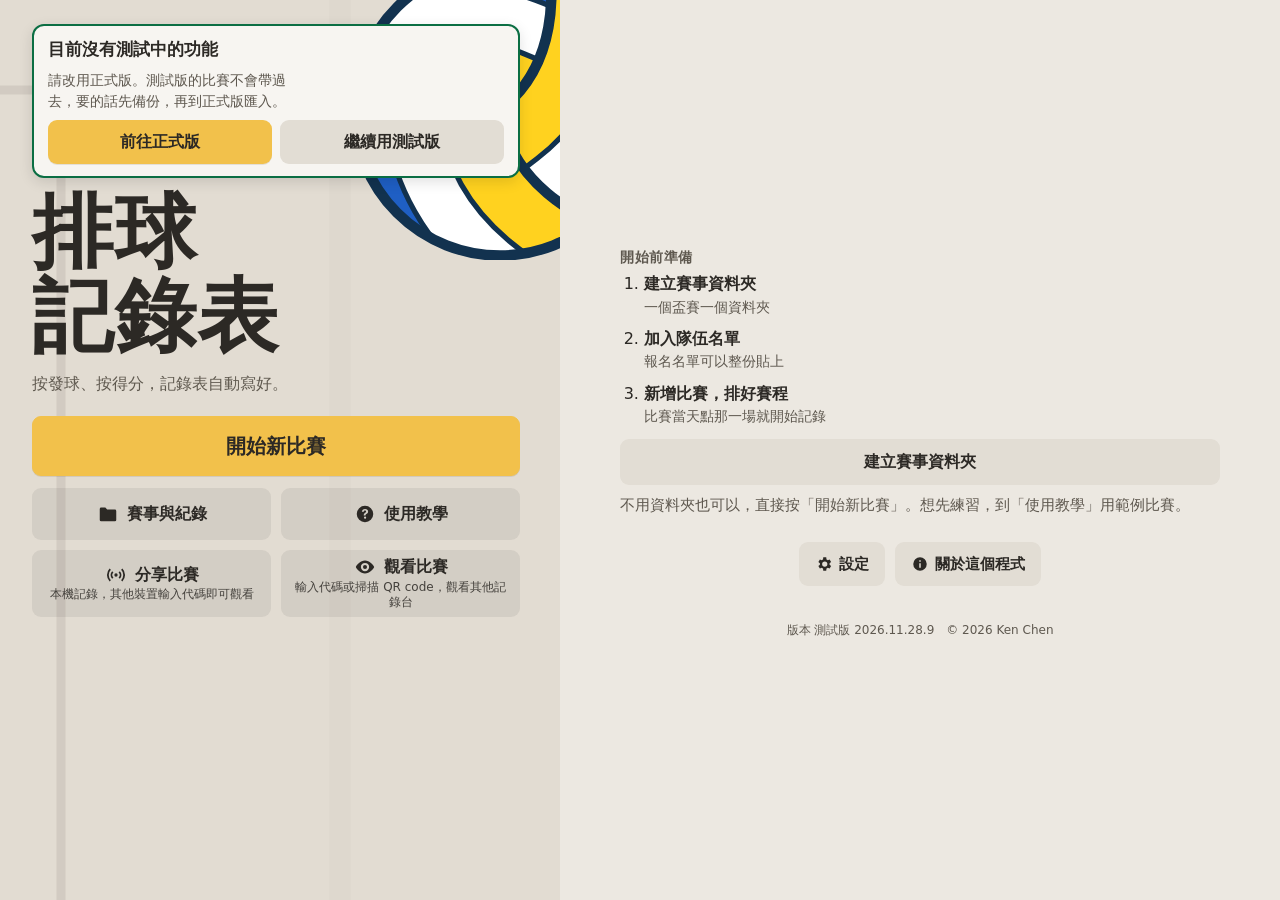
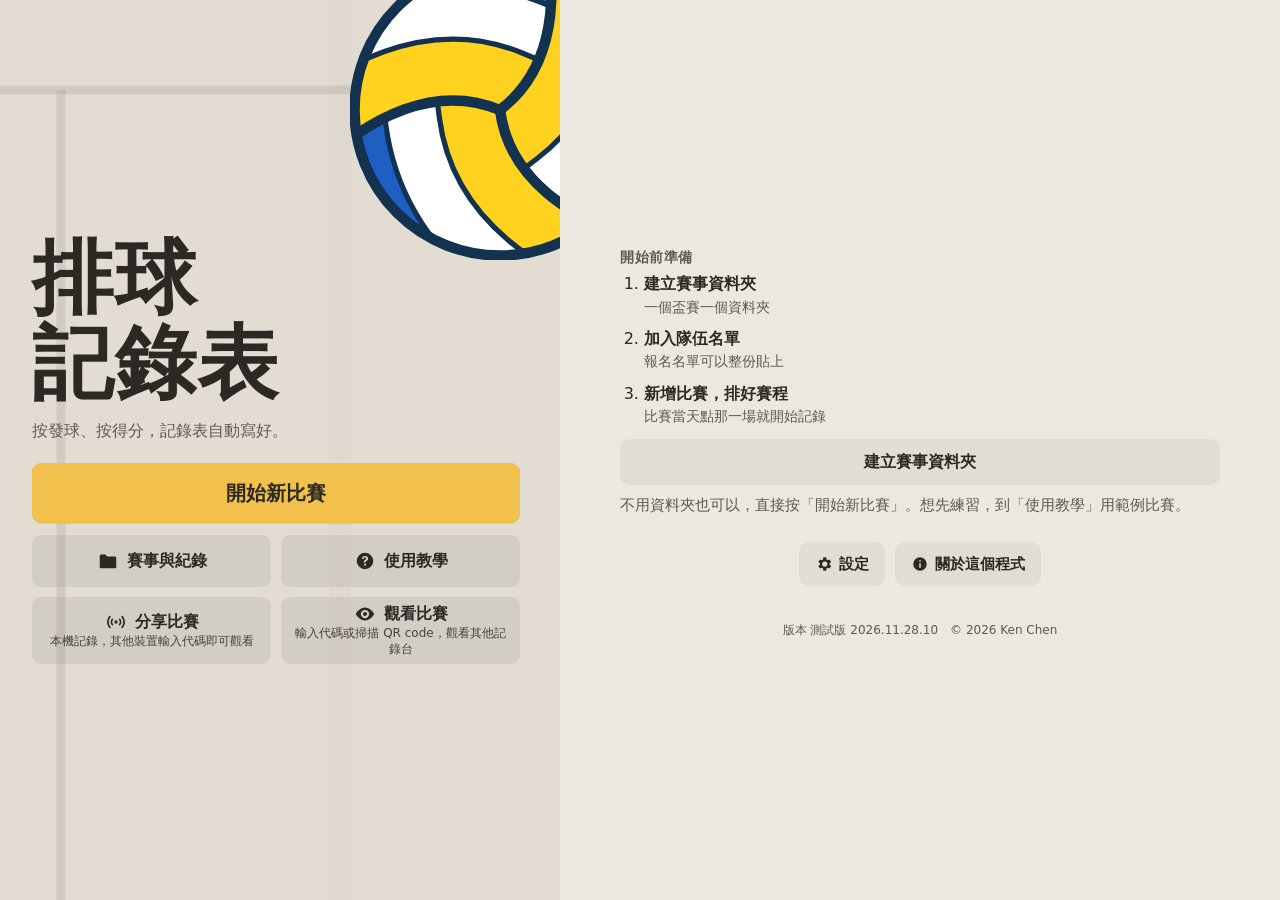
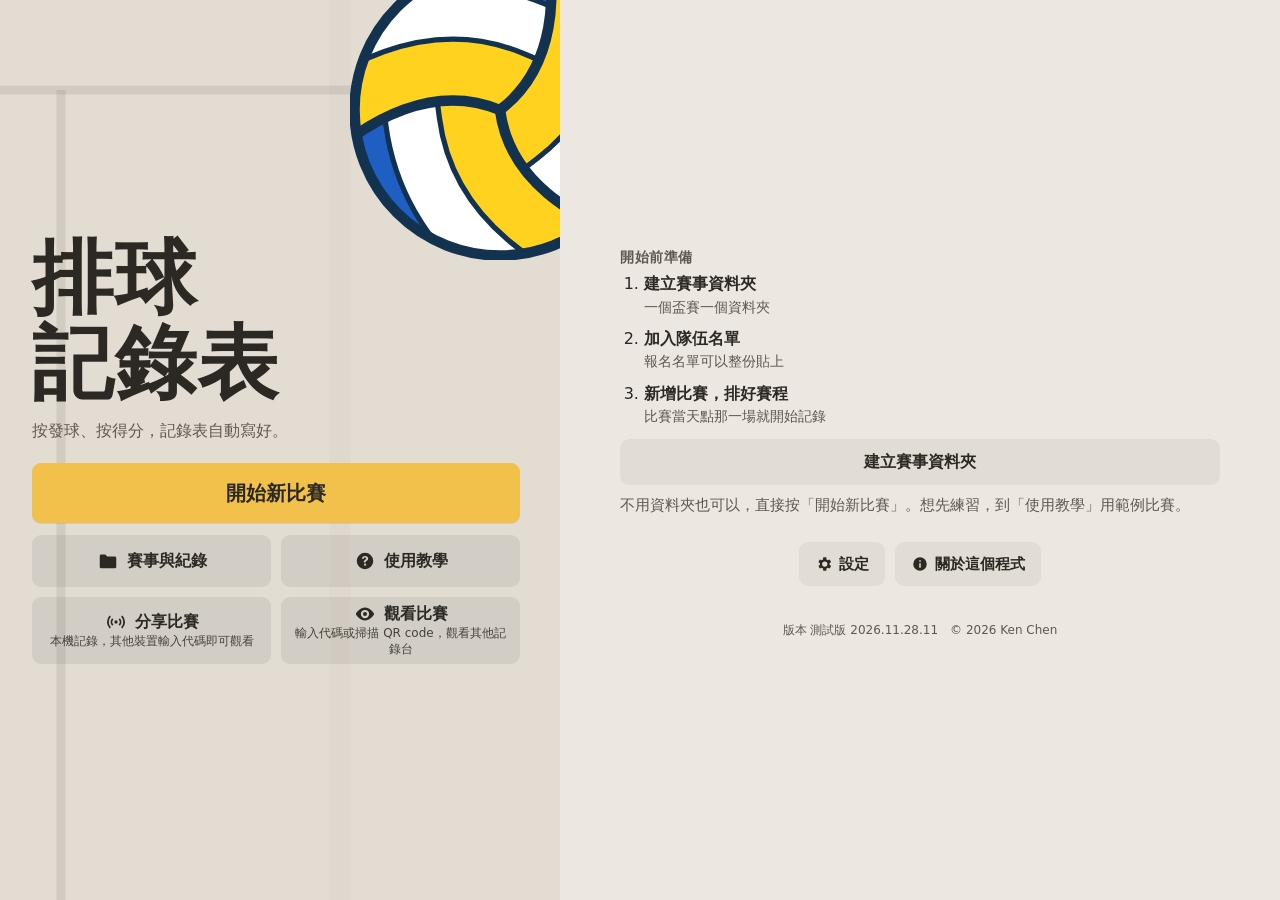
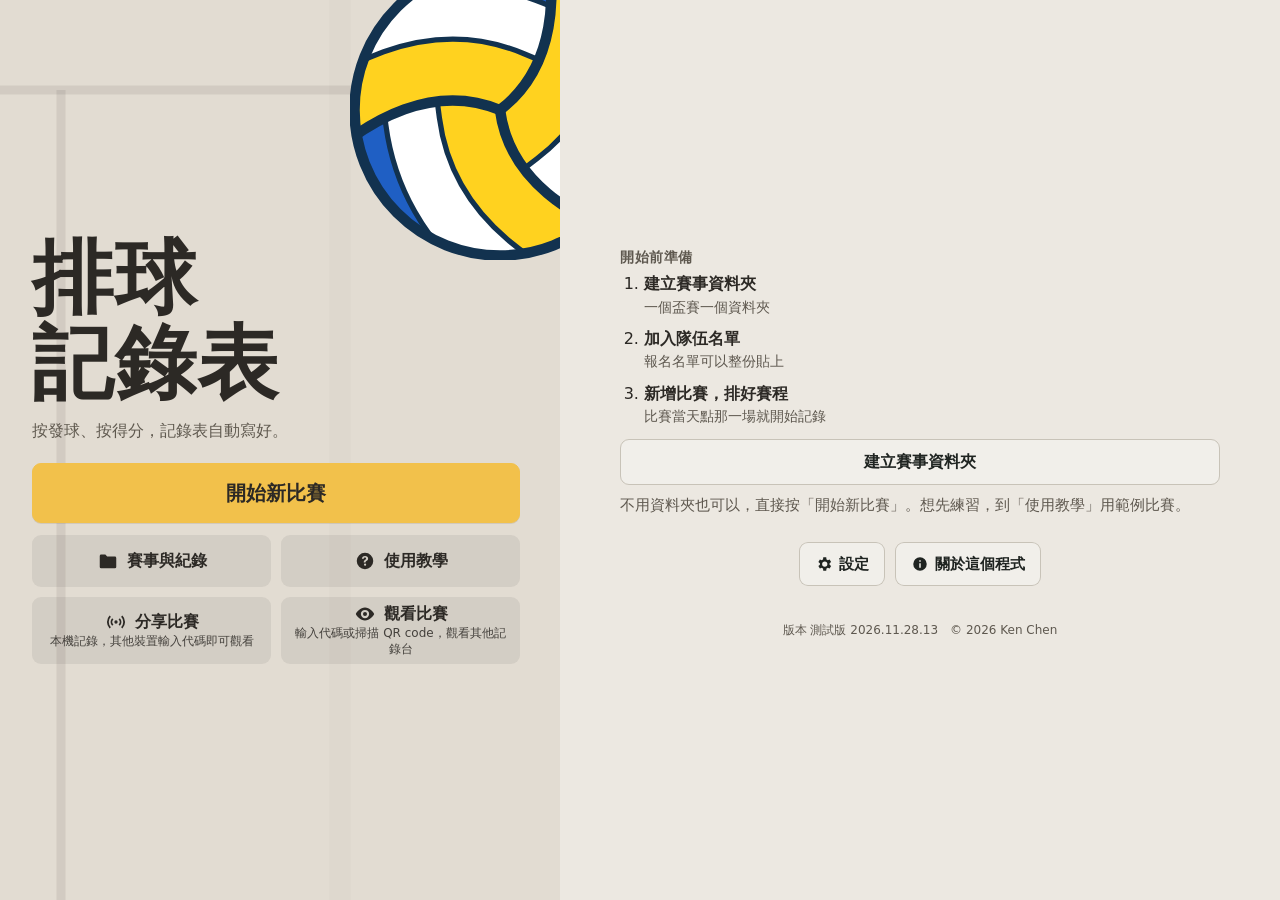
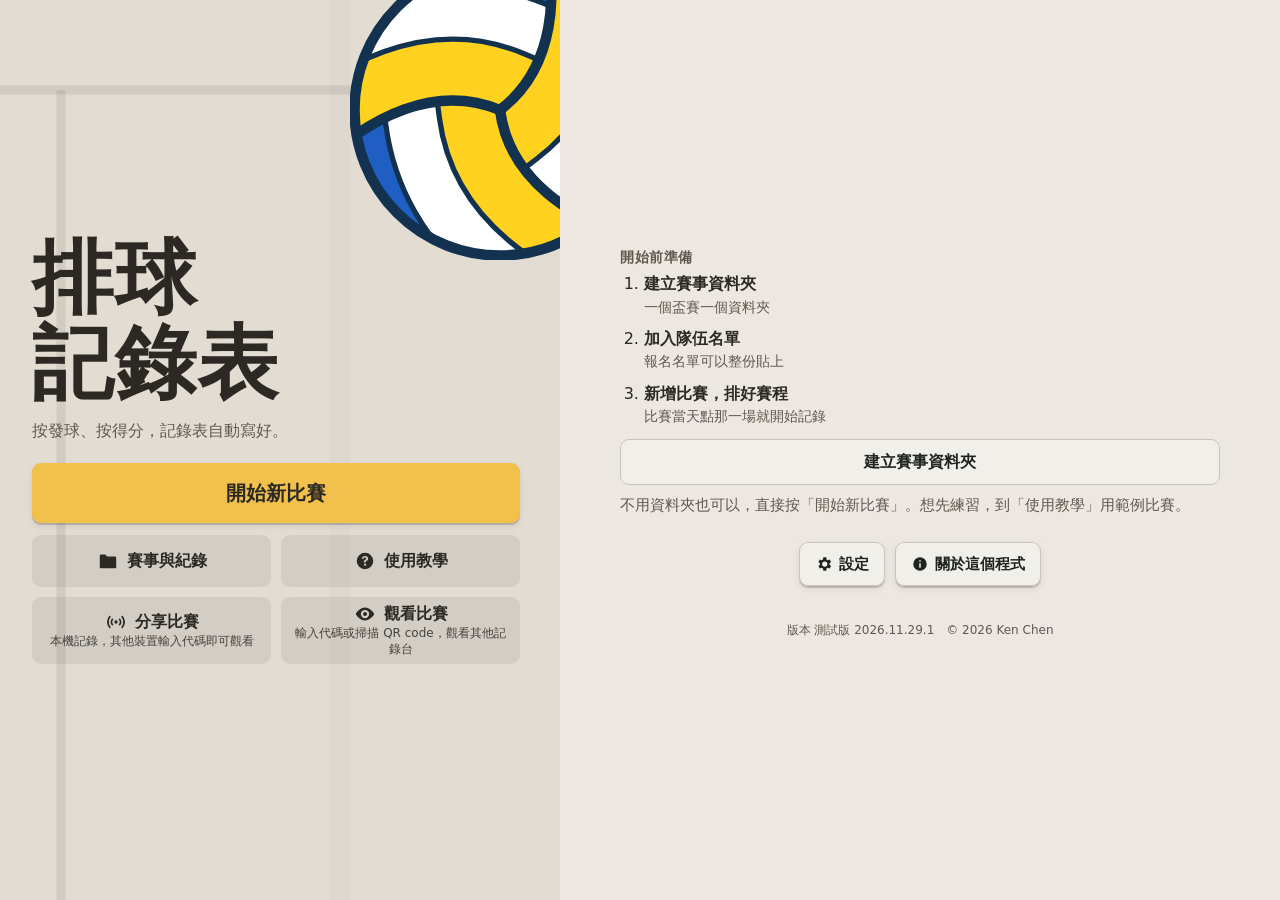
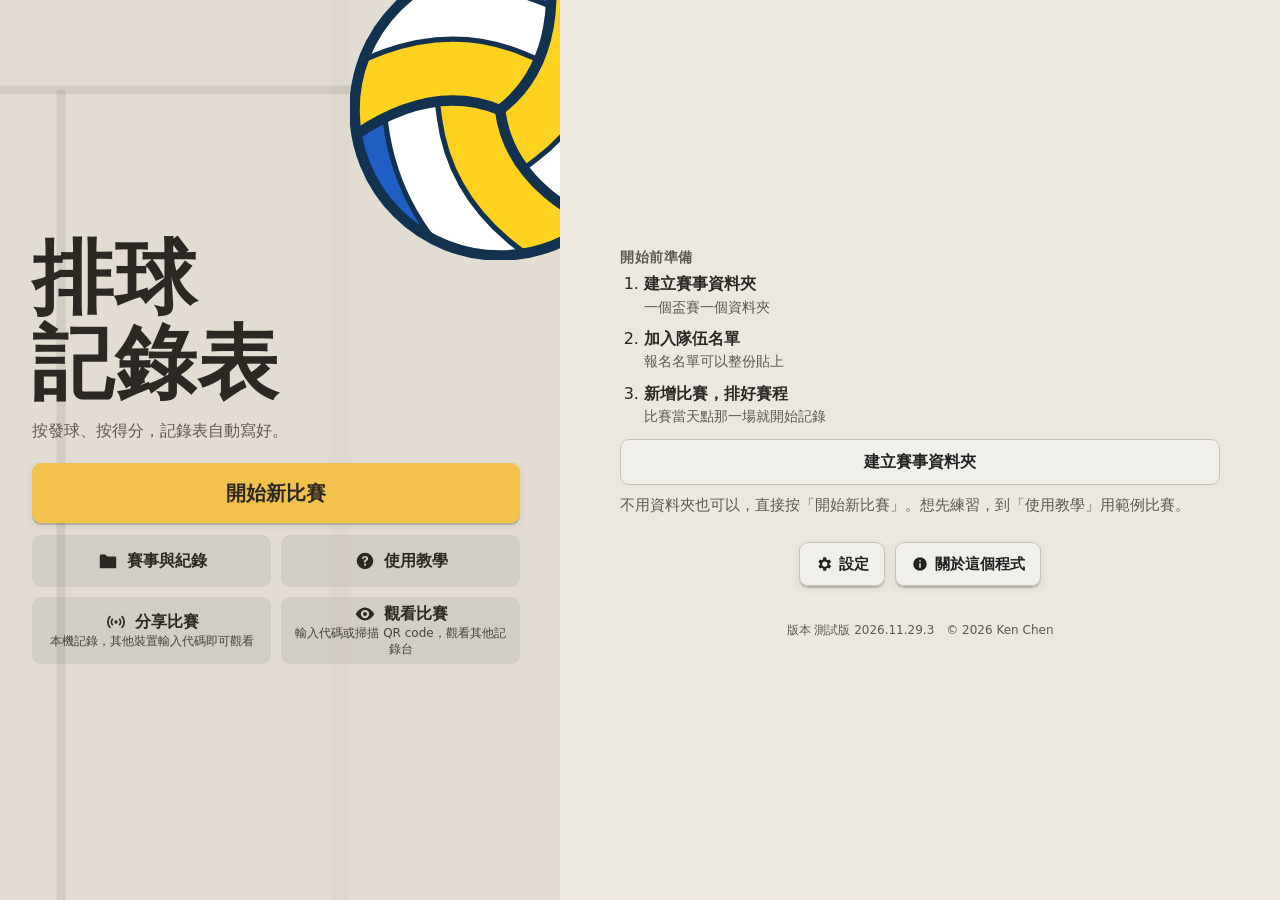
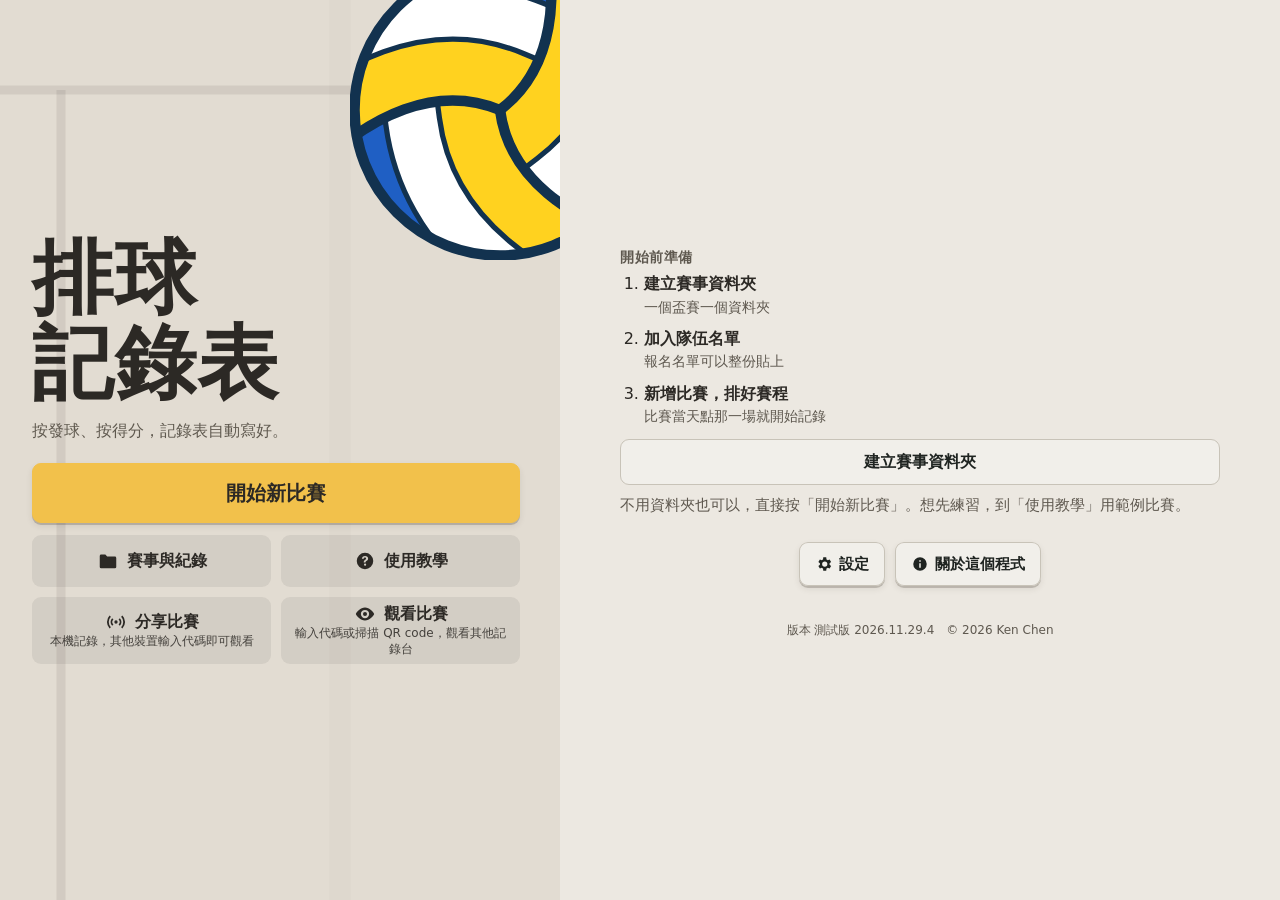
